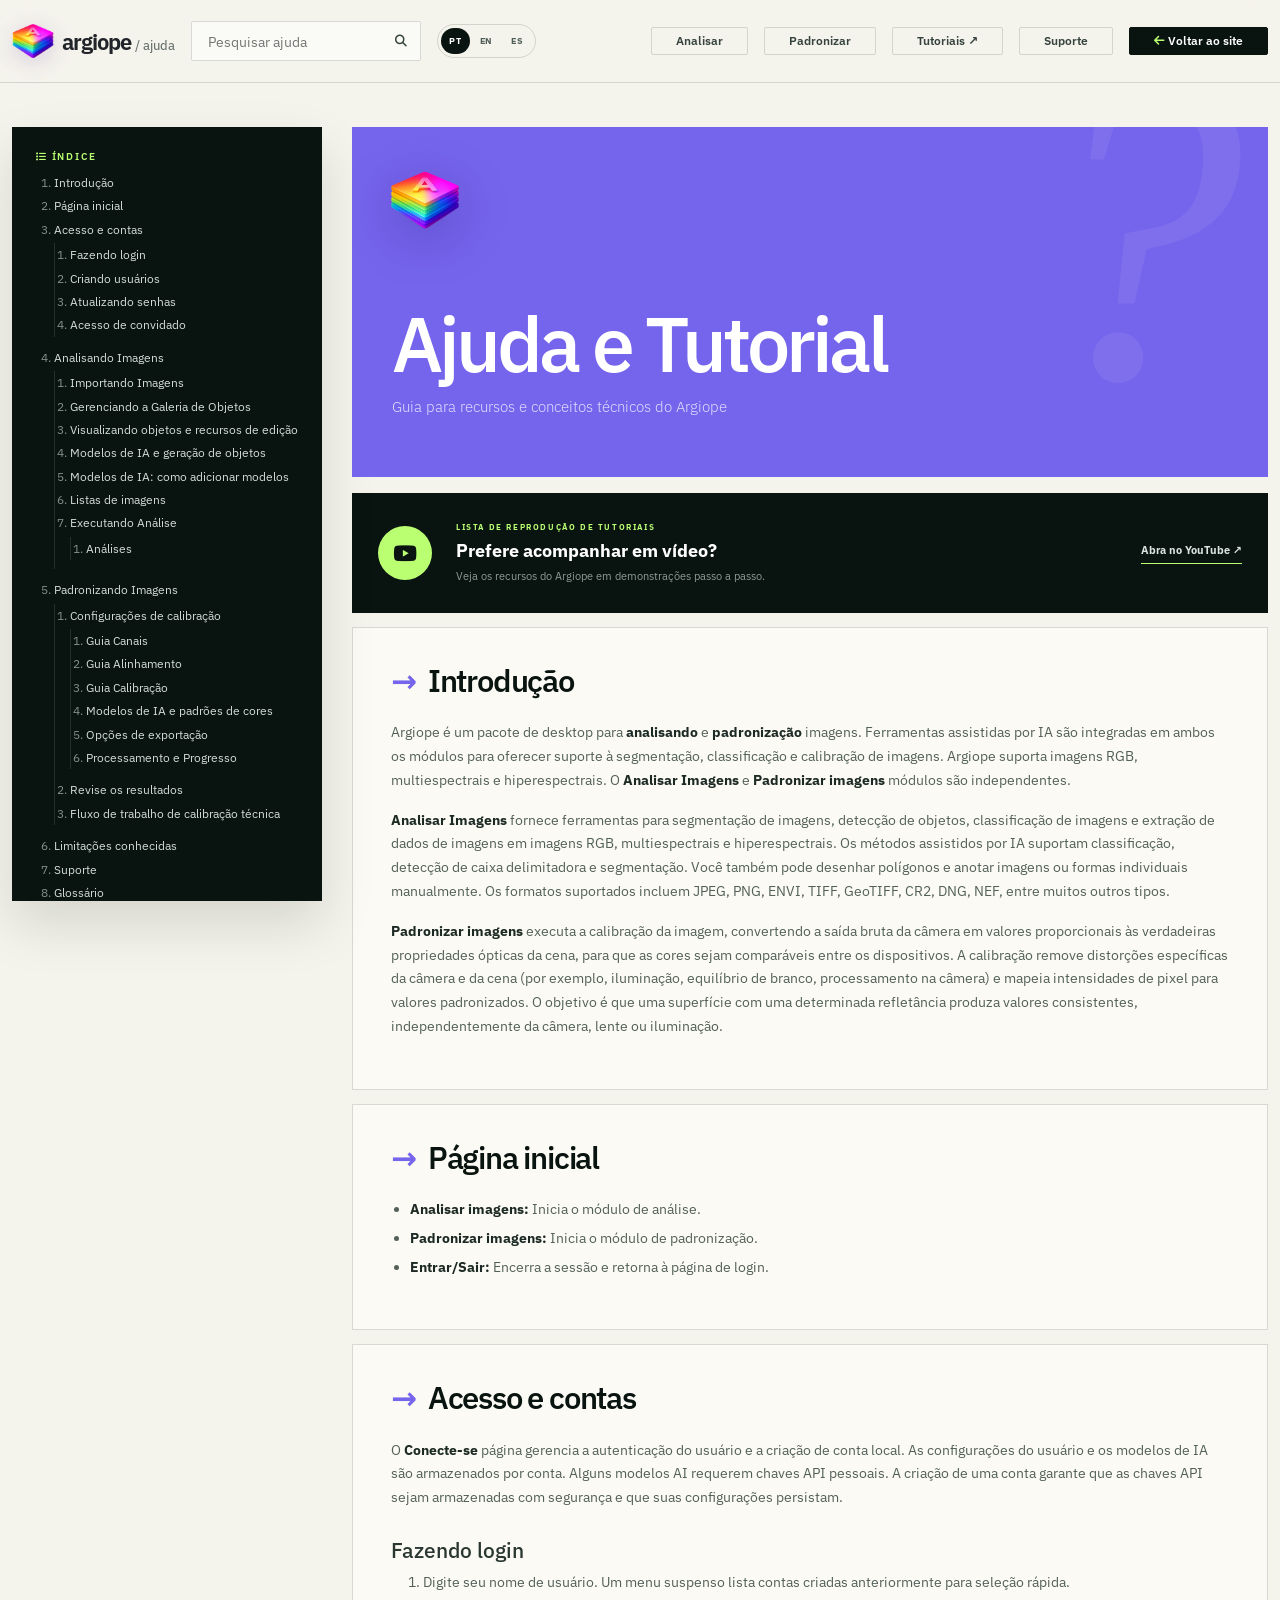
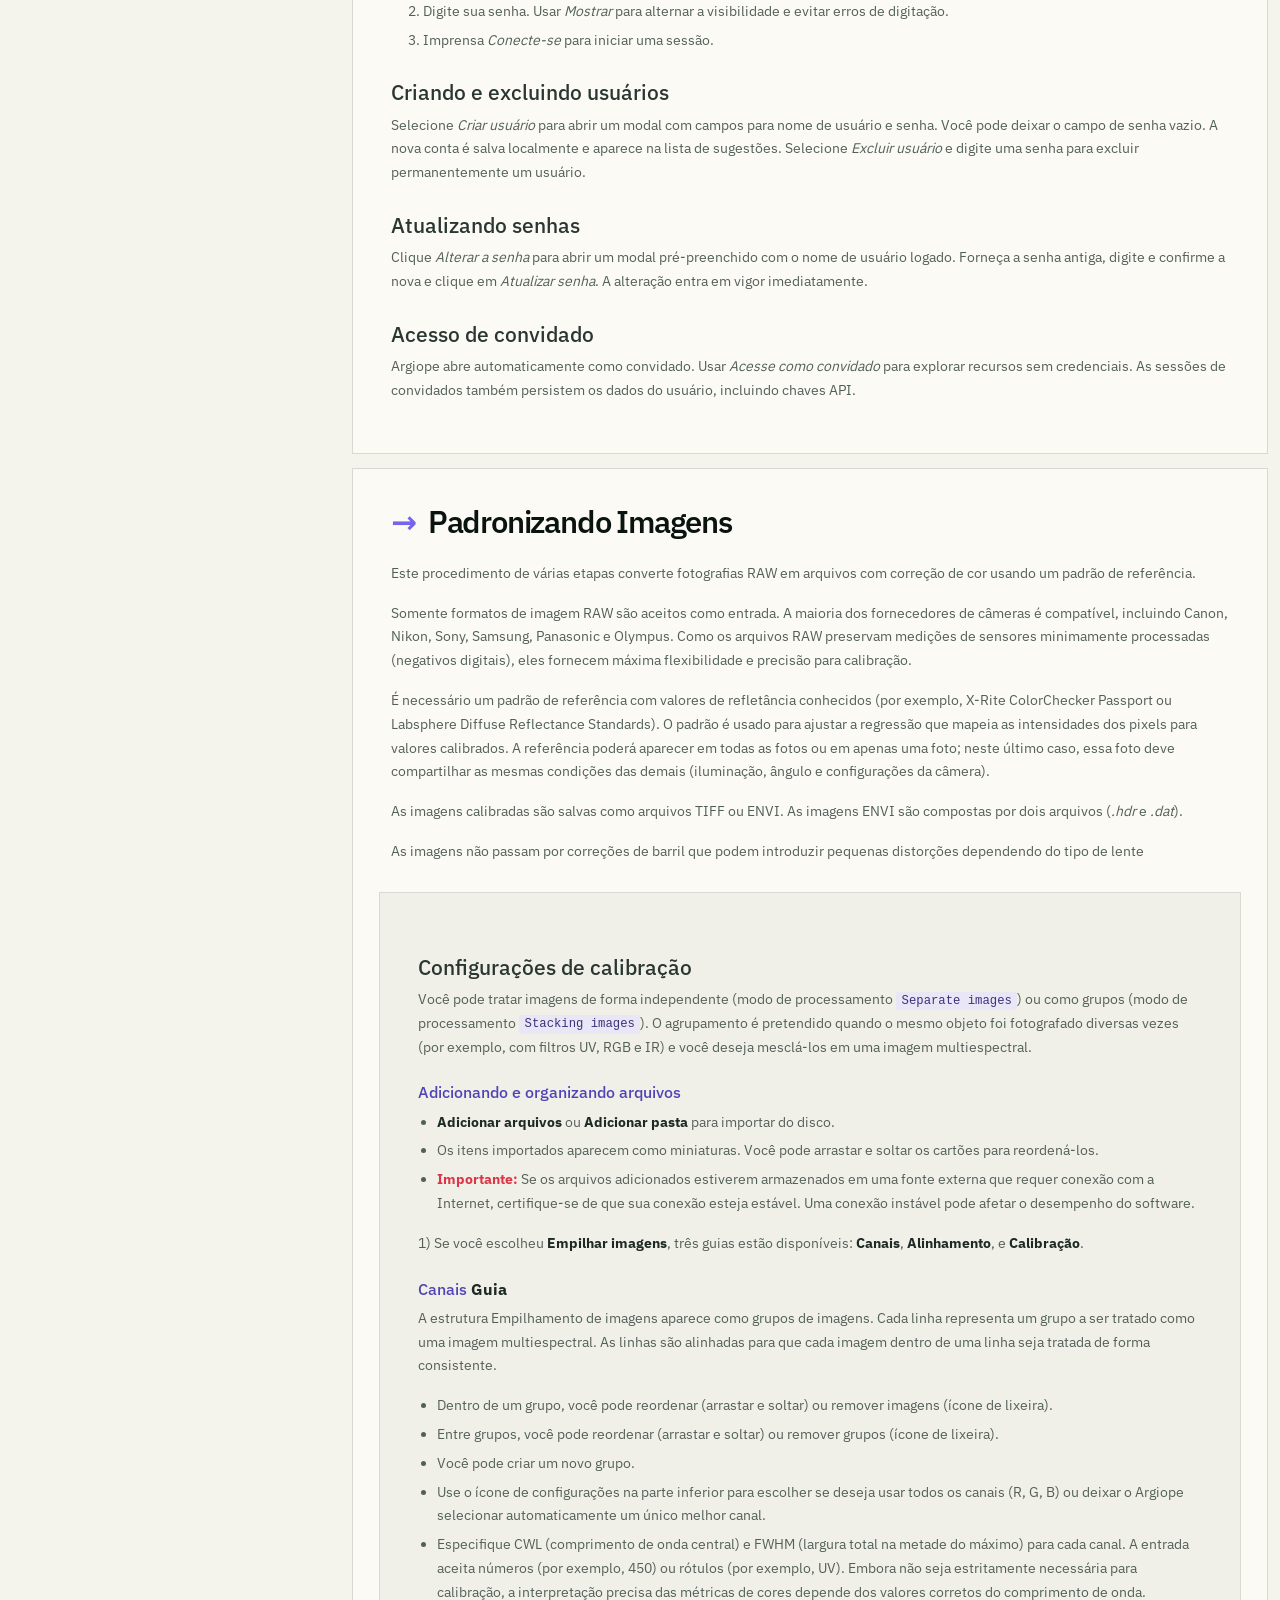
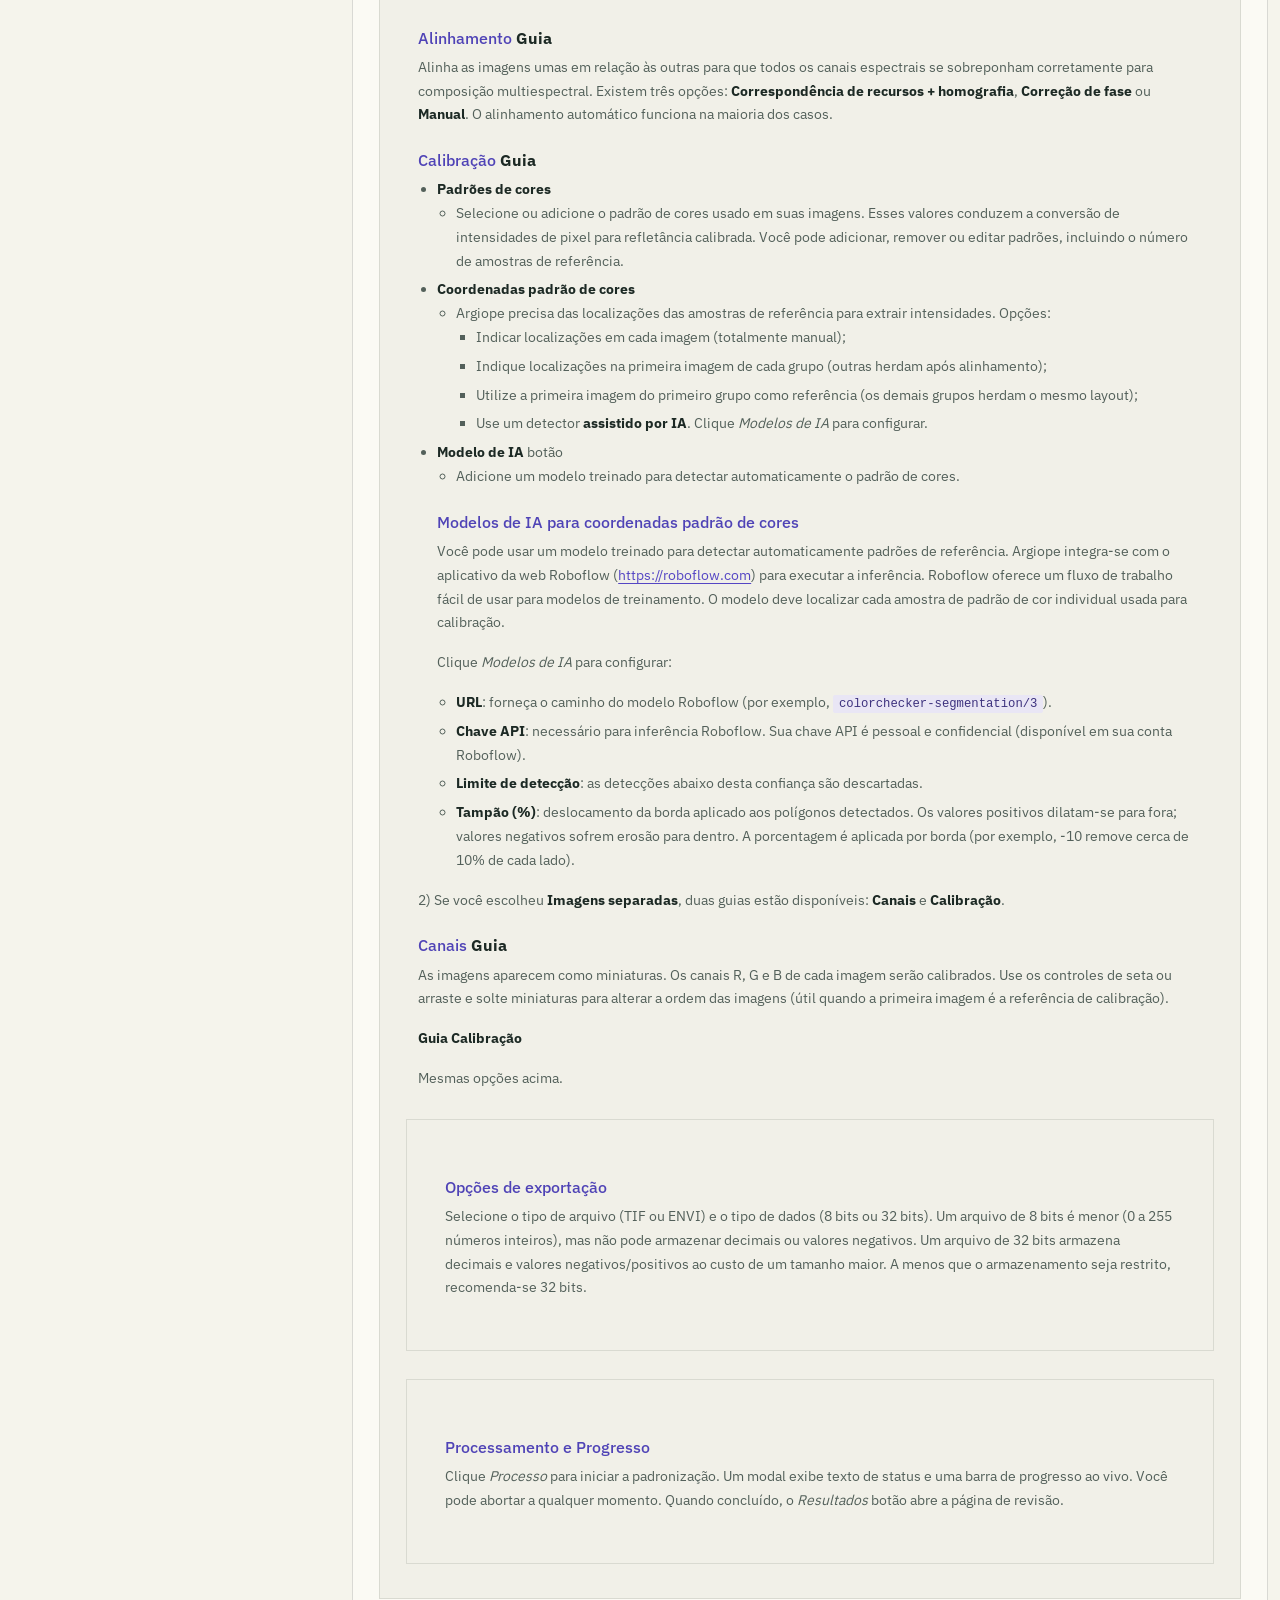
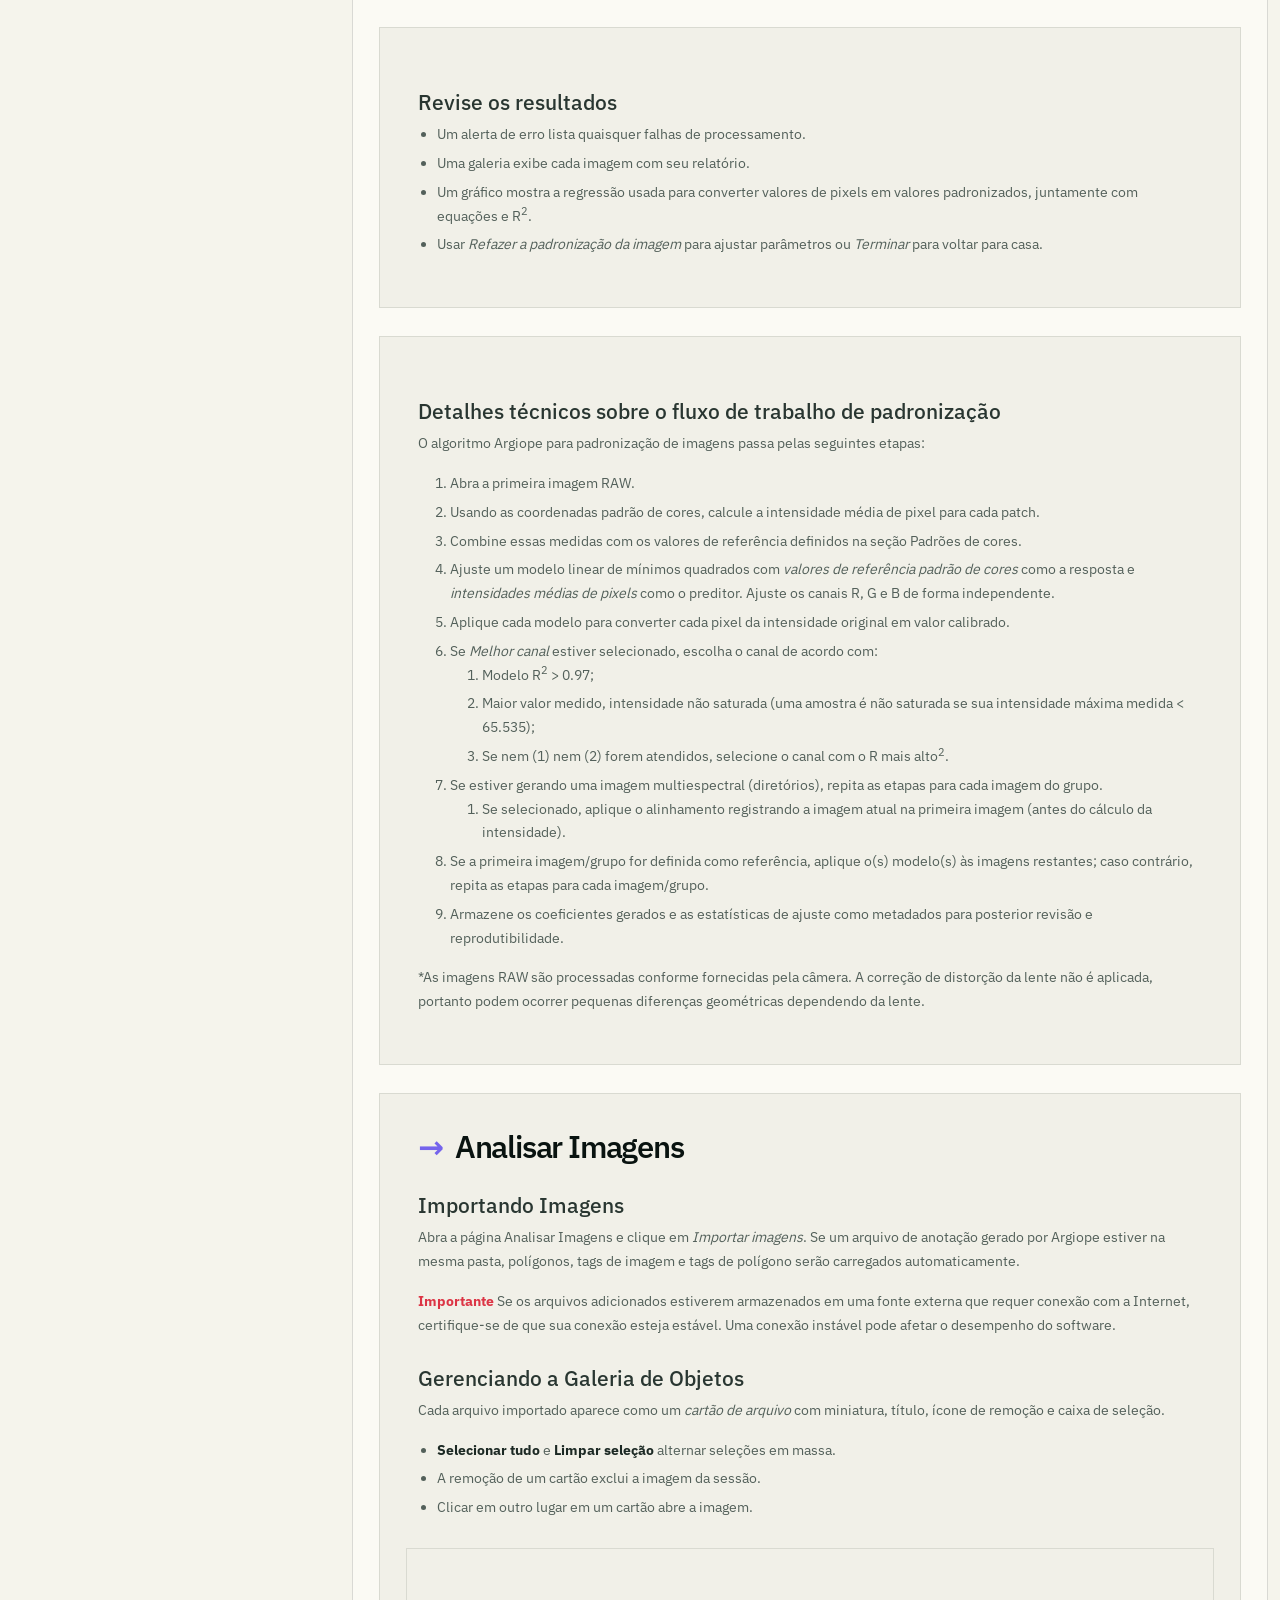
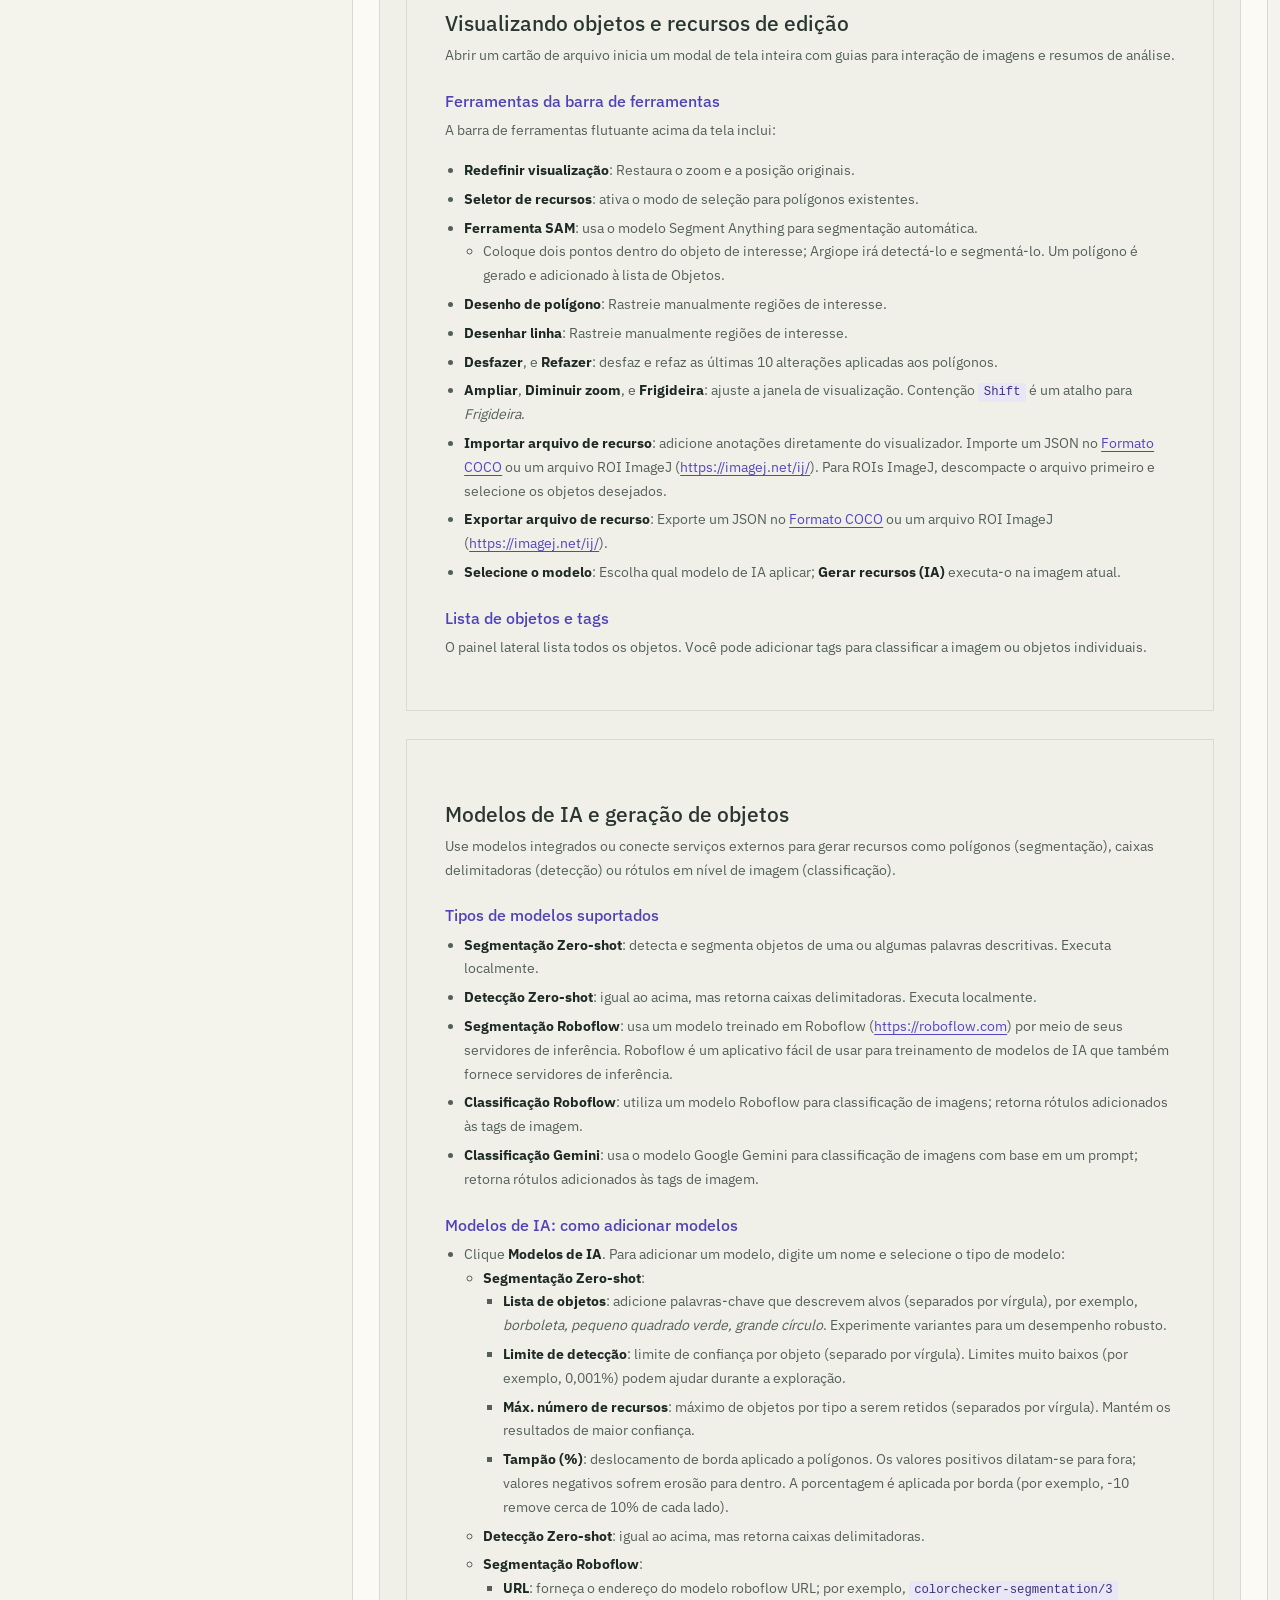
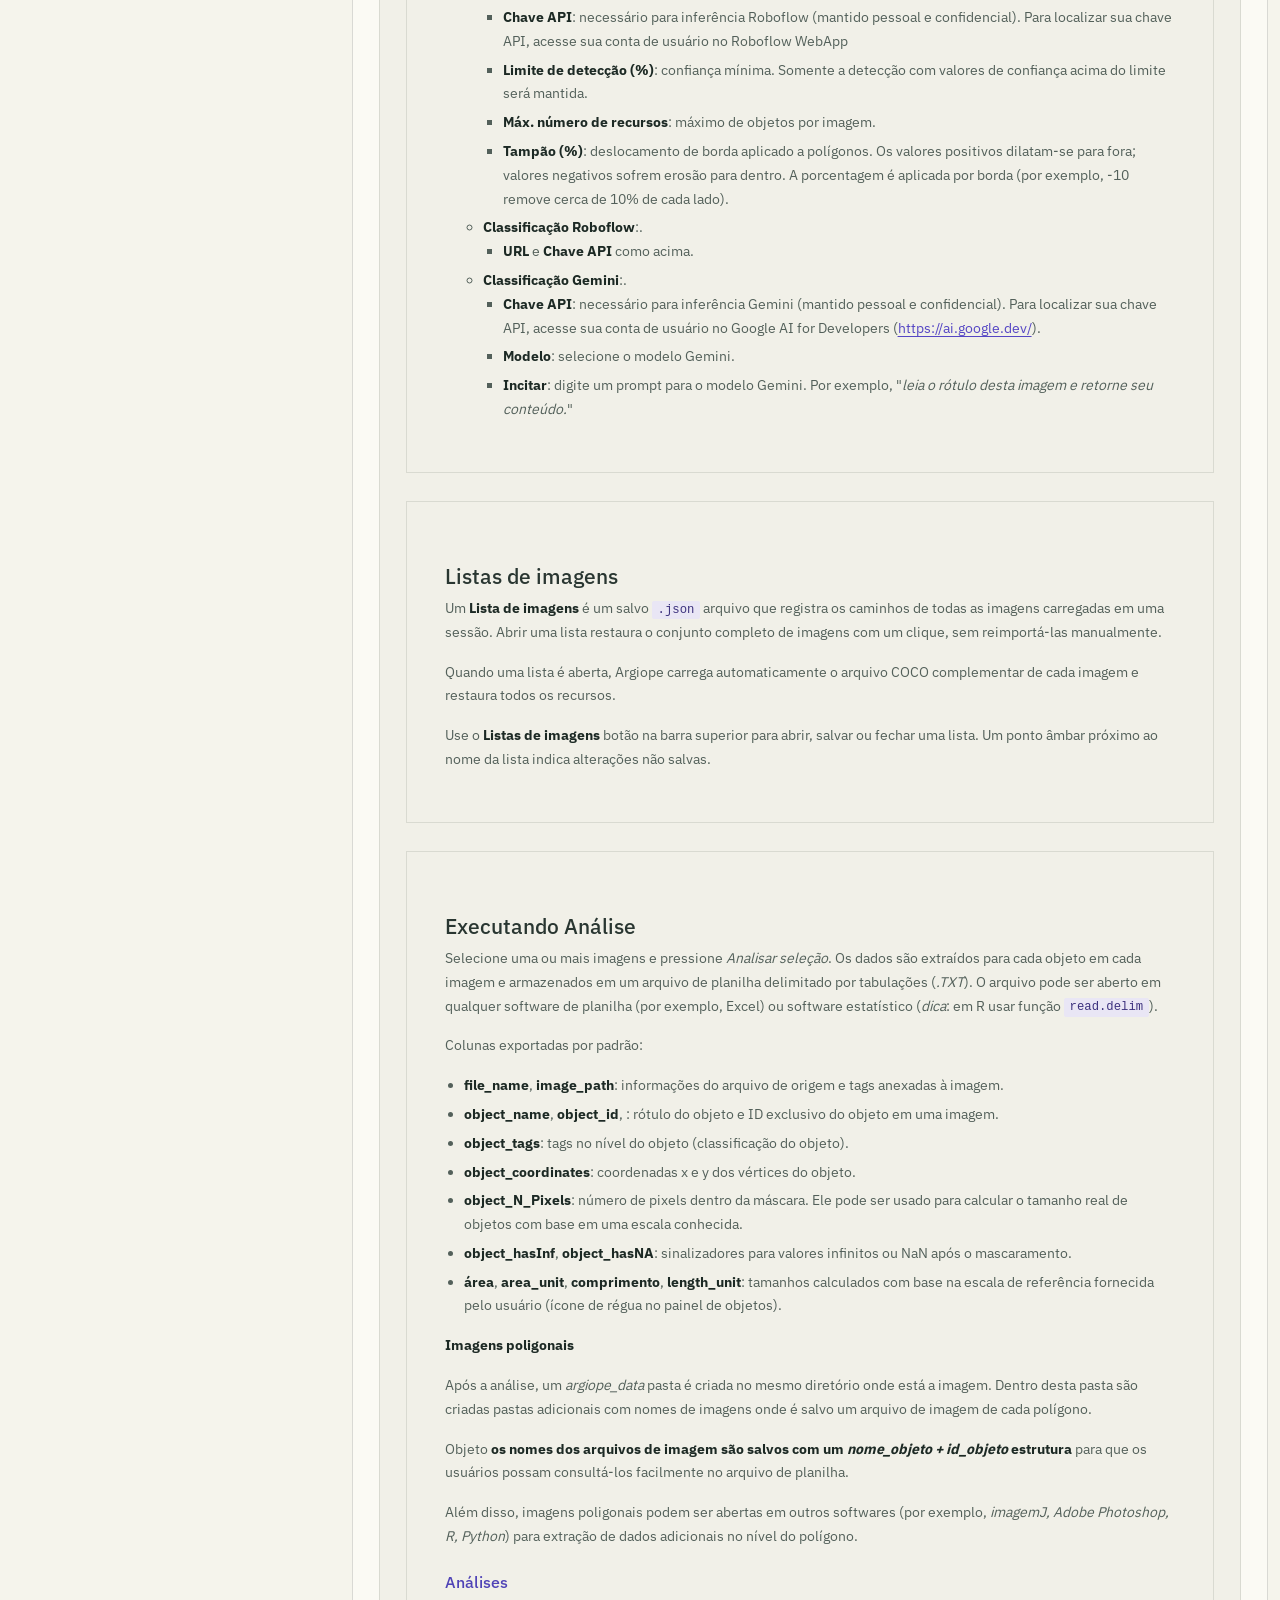
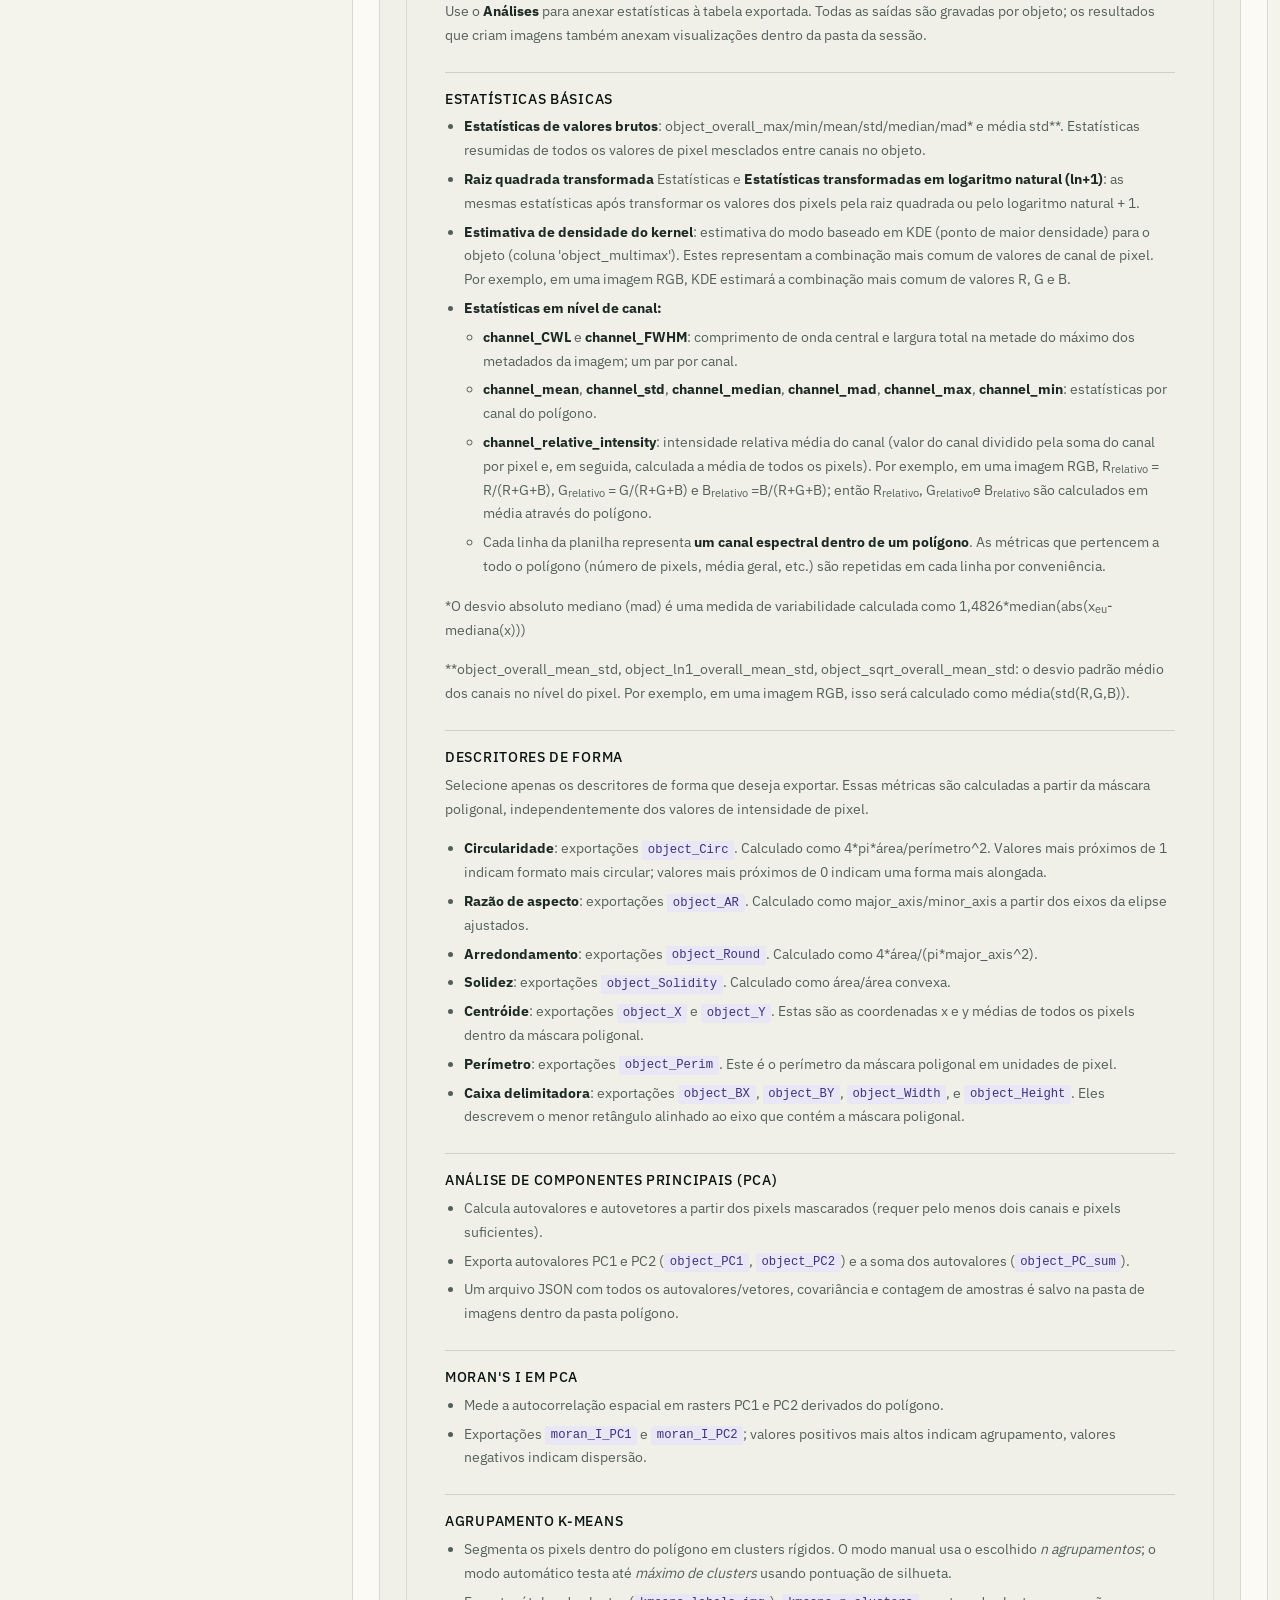
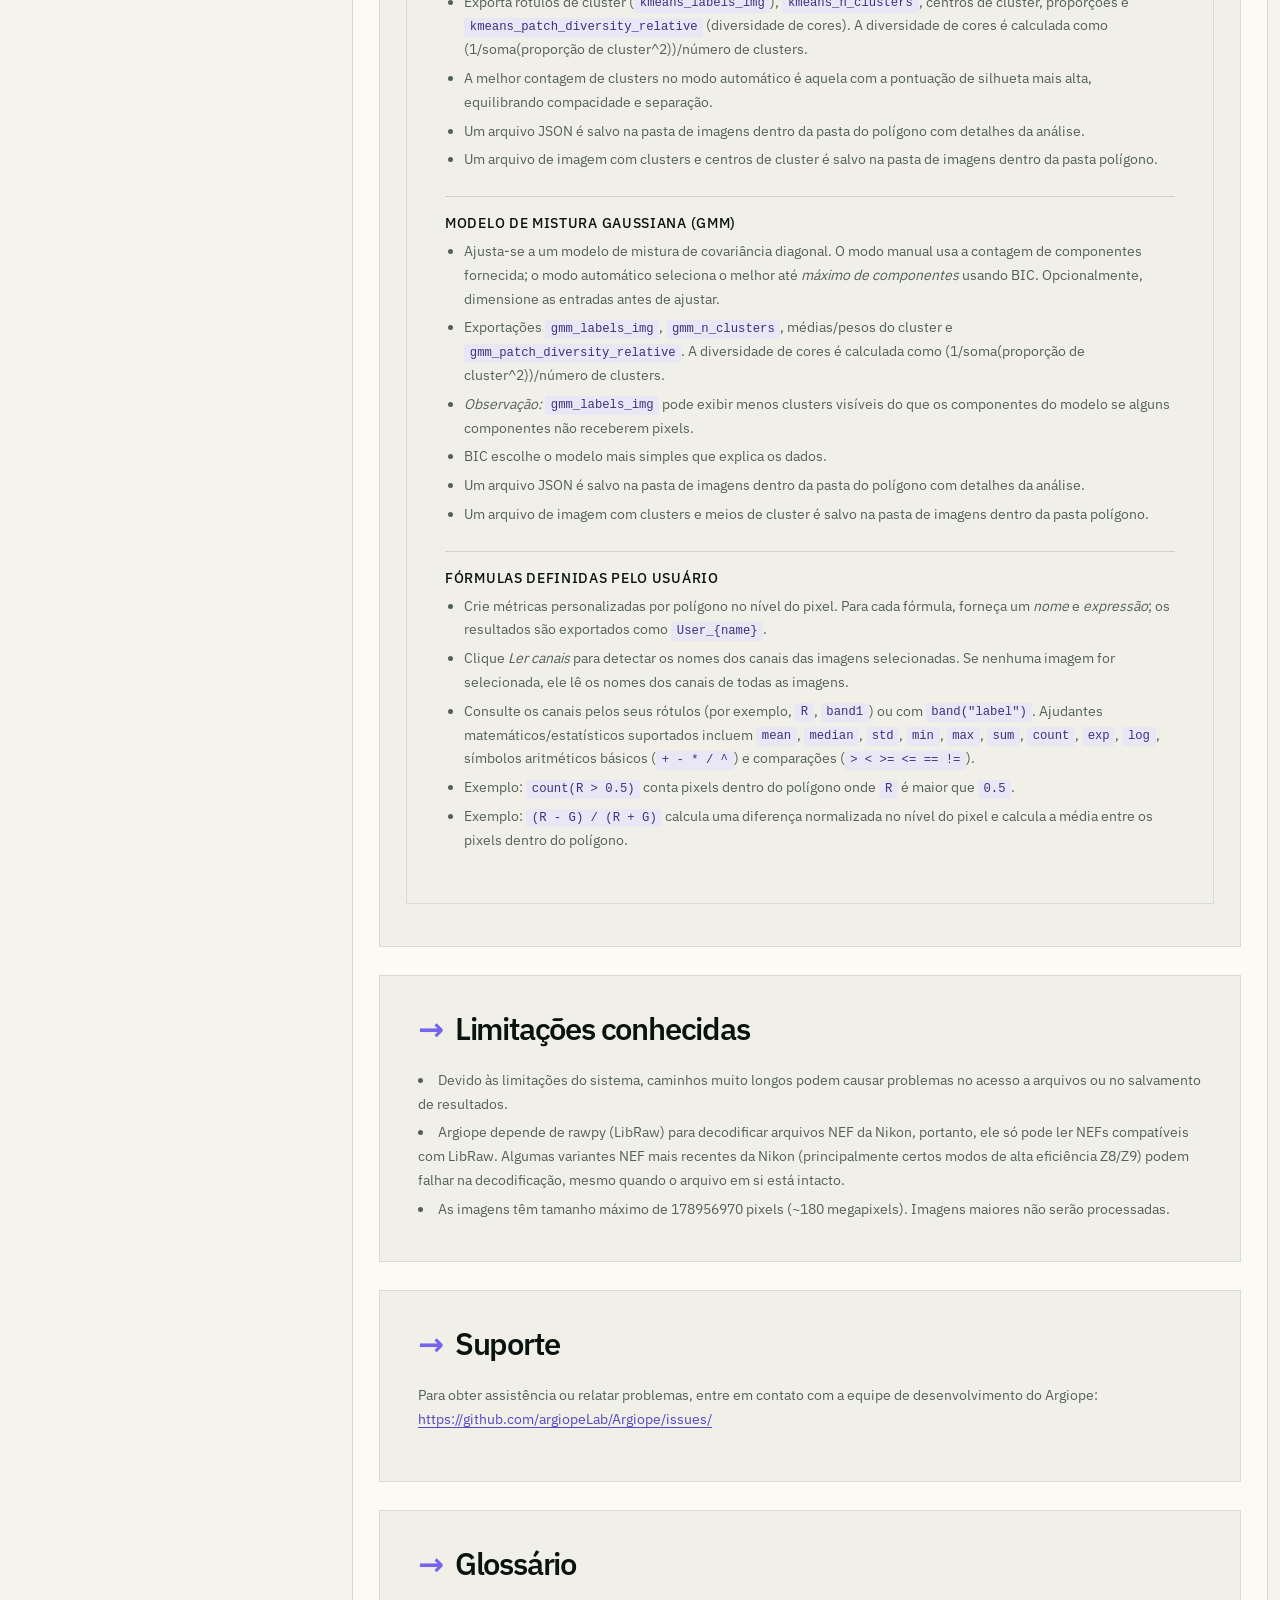
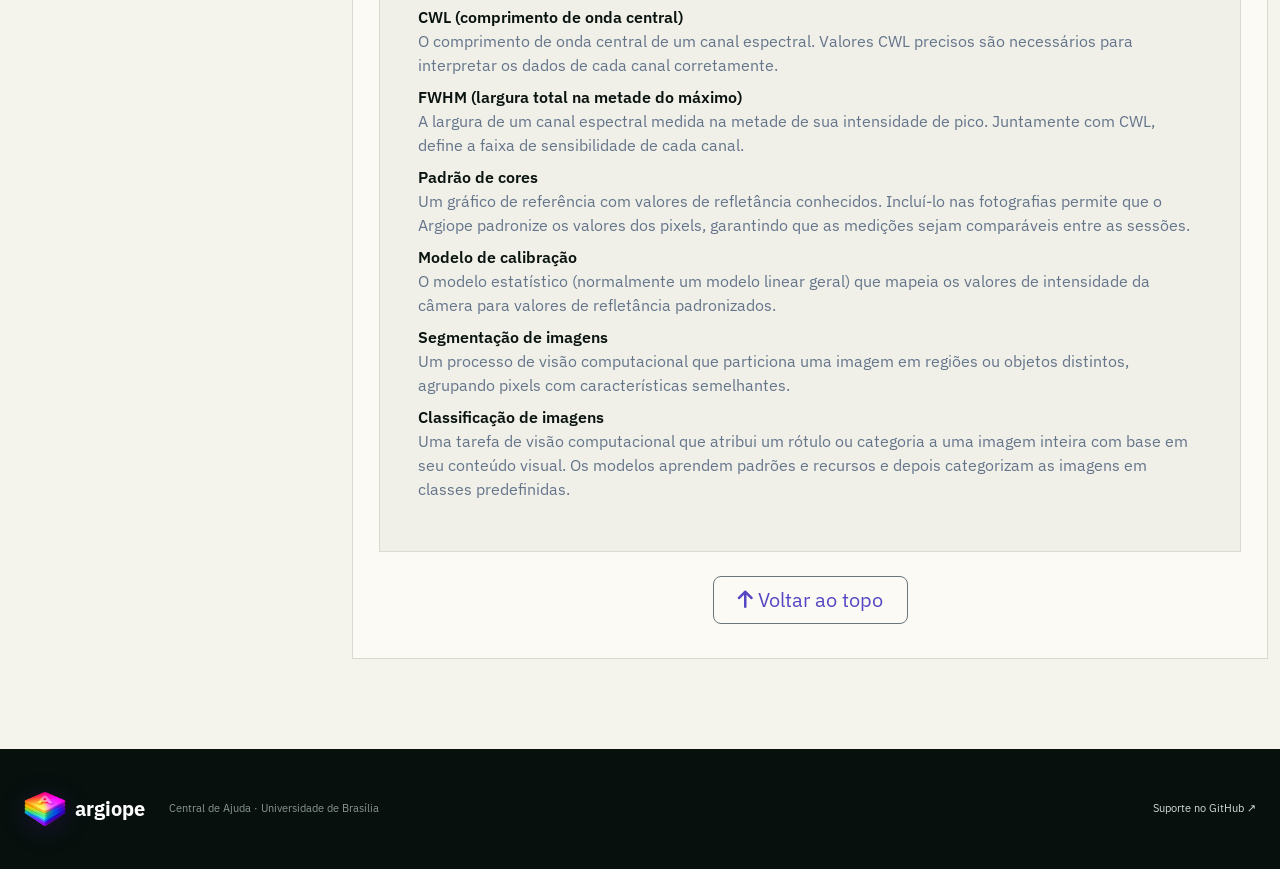
==== ajuda.html @ 2fb0d6f5 "Add files via upload" ====
<!DOCTYPE html>
<html lang="pt-BR">
<head>
<meta charset="utf-8"/>
<meta content="width=device-width, initial-scale=1" name="viewport"/>
<meta content="script-src 'unsafe-inline' 'self';" http-equiv="Content-Security-Policy"/>
<title>Argiope | Ajuda e Tutorial</title>
<link href="ajuda.html" hreflang="pt-BR" rel="alternate"/>
<link href="help-en.html" hreflang="en" rel="alternate"/>
<link href="ayuda.html" hreflang="es" rel="alternate"/>
<!-- Preloads -->
<link as="font" crossorigin="" href="assets/help/fontawesome/webfonts/fa-solid-900.woff2" rel="preload" type="font/woff2"/>
<link href="assets/help/main.css" rel="stylesheet"/>
<link href="assets/help/custom.css" rel="stylesheet"/>
<link href="assets/help/fontawesome/css/all.min.css" rel="stylesheet"/>
<noscript>
<link href="assets/help/main.css" rel="stylesheet"/>
<link href="assets/help/fontawesome/css/all.min.css" rel="stylesheet"/>
<link href="assets/help/custom.css" rel="stylesheet"/>
</noscript>
<script defer="" src="assets/help/bootstrap.bundle.min.js"></script>
<style>
    /* Typography */
    @font-face {
      font-family: "IBM Plex Sans";
      src: url("assets/IBMPlexSans.woff2") format("woff2");
      font-style: normal;
      font-weight: 100 700;
      font-stretch: 100%;
      font-display: swap;
    }

    :root {
      color-scheme: light;

      --font-sans: "IBM Plex Sans", system-ui, -apple-system, Segoe UI, Roboto, Helvetica, Arial, "Apple Color Emoji", "Segoe UI Emoji";
      --radius: 16px;
      --shadow-1: 0 1px 2px rgba(0,0,0,.06), 0 4px 12px rgba(0,0,0,.06);
      --shadow-2: 0 6px 20px rgba(0,0,0,.12);
      --bg: #ffffff;
      --bg-soft: #f7f8fa;
      --bg-elev: #ffffff;
      --text: #1e293b;
      --muted: #64748b;
      --primary: #0d6efd; /* Bootstrap primary */
      --link: #0d6efd;
      --border: #e5e7eb;
      --toc-width: 310px;
    }

    

    html { scroll-behavior: smooth; }
    * { box-sizing: border-box; }
    body { font-family: var(--font-sans); background: var(--bg); color: var(--text); }
    .topbar .navbar, .offcanvas { display: none !important; }

    /* Topbar */
    .topbar {
      position: sticky; top: 0; z-index: 1040;
      backdrop-filter: saturate(180%) blur(6px);
      background: color-mix(in oklab, var(--bg), transparent 10%);
      border-bottom: 1px solid var(--border);
    }
    .brand img { width: 36px; height: 36px; aspect-ratio: 1 / 1; object-fit: contain; }
    .help-search { display: flex; align-items: center; gap: .35rem; }
    .help-search-input {
      height: 32px;
      width: 180px;
      padding: .25rem .65rem;
      border: 1px solid var(--border);
      border-radius: 999px;
      background: var(--bg);
      font-size: .9rem;
    }
    .help-search-input:focus { outline: 2px solid color-mix(in srgb, var(--primary) 35%, transparent); }
    .help-search-btn {
      height: 32px; width: 32px; padding: 0;
      border-radius: 999px;
      display: inline-flex; align-items: center; justify-content: center;
    }
    @media (max-width: 767.98px) {
      .help-search-input { width: 120px; }
    }

    /* Layout */
    .page {
      display: grid;
      grid-template-columns: minmax(0, 1fr);
      gap: 1.5rem;
    }
    @media (min-width: 992px) {
      .page { grid-template-columns: var(--toc-width) minmax(0, 1fr); }
    }

    /* Sidebar TOC */
    aside.toc {
      position: sticky; top: 84px; align-self: start; max-height: calc(100dvh - 96px);
      overflow: auto; padding: 1rem; border: 1px solid var(--border);
      border-radius: var(--radius); background: var(--bg-elev); box-shadow: var(--shadow-1);
    }
    aside.toc h2 { font-size: 1.1rem; margin-bottom: .75rem; color: var(--muted); }
    aside.toc ol { margin: 0; padding-left: 1.1rem; }
    aside.toc a { text-decoration: none; color: var(--text); }
    aside.toc a:hover { color: var(--link); }
    aside.toc ol ol { margin-top: .25rem; }

    /* Content cards */
    .section-card {
      background: var(--bg-elev);
      border: 1px solid var(--border);
      border-radius: var(--radius);
      box-shadow: var(--shadow-1);
      padding: 1.25rem 1.25rem;
    }
    .section-card + .section-card { margin-top: 1rem; }

    header.hero {
      text-align: center; padding: 2.25rem 1rem 1.5rem; margin-bottom: 1rem;
      background: var(--bg-soft);
      border: 1px solid var(--border);
      border-radius: var(--radius);
    }
    header.hero h1 { font-size: clamp(1.75rem, 2.2vw + 1.2rem, 2.5rem); margin: .75rem 0 .25rem; }
    header.hero p { color: var(--muted); margin: 0; }

    h2, h3, h4, h5 { scroll-margin-top: 96px; }
    section[id], header[id] { scroll-margin-top: 112px; }

    /* Callouts */
    .callout { border-left: 4px solid var(--primary); background: color-mix(in srgb, var(--primary) 6%, var(--bg)); padding: 1rem; border-radius: 8px; }

    /* Lists & code */
    code, kbd { background: color-mix(in oklab, var(--text), var(--bg) 85%); color: inherit; border-radius: 6px; padding: .15rem .35rem; }
    ul { padding-left: 1.2rem; }

    /* Footer logos */
    .logos img { height: 44px; object-fit: contain; filter: saturate(0.9); }

    /* Back to top */
    #toTop { position: fixed; right: 1rem; bottom: 1rem; opacity: 0; visibility: hidden; transition: .25s ease; }
    #toTop.show { opacity: 1; visibility: visible; }

    /* Glossary */
    dl dt { font-weight: 600; }
    dl dd { margin-bottom: .5rem; color: var(--muted); }
    mark.help-search-hit { background: #fff3bf; padding: 0 .15rem; border-radius: 4px; }
    mark.help-search-hit.active { outline: 2px solid #f59f00; }
  </style>
<link href="help.css" rel="stylesheet"/>
</head>
<body data-bs-smooth-scroll="true" data-bs-spy="scroll" data-bs-target="#tocNav" tabindex="0">
<!-- Topbar -->
<nav class="topbar py-2">
<div class="container d-flex align-items-center justify-content-between">
<div class="navbar">
<button aria-controls="offcanvasExample" class="navbar-toggler" data-bs-target="#offcanvasExample" data-bs-toggle="offcanvas" type="button">
<span class="navbar-toggler-icon"></span>
</button>
</div>
<div class="d-flex align-items-center gap-3">
<a class="brand d-flex align-items-center gap-2 text-decoration-none" href="index-pt.html">
<img alt="Logotipo Argiope" height="32" src="assets/argiope-logo.png" width="32"/>
<strong class="text-body">argiope <span>/ ajuda</span></strong>
</a>
<form aria-label="Pesquisar página de ajuda" class="help-search" id="helpSearchForm" role="search">
<input aria-label="Pesquisar ajuda" autocomplete="off" class="help-search-input" id="helpSearchInput" placeholder="Pesquisar ajuda" type="search"/>
<button class="btn btn-outline-secondary btn-sm help-search-btn" id="helpSearchBtn" title="Procurar" type="submit">
<i class="fa-solid fa-magnifying-glass"></i>
</button>
</form>
<div aria-label="Selecione o idioma" class="help-language-switcher">
<a aria-current="page" href="ajuda.html" hreflang="pt-BR" lang="pt-BR">PT</a>
<a href="help-en.html" hreflang="en" lang="en">EN</a>
<a href="ayuda.html" hreflang="es" lang="es">ES</a>
</div>
</div>
<div class="d-none d-md-flex gap-3 small">
<a class="btn btn-outline-secondary btn-sm px-4" href="#analyze">Analisar</a>
<a class="btn btn-outline-secondary btn-sm px-4" href="#standardize">Padronizar</a>
<a class="btn btn-outline-secondary btn-sm px-4" href="https://www.youtube.com/playlist?list=PLUFucDpEwd5Pwd0zafdGdwaZ3mjYi294B" rel="noreferrer" target="_blank">Tutoriais ↗</a>
<a class="btn btn-outline-secondary btn-sm px-4" href="#support">Suporte</a>
<a class="btn btn-outline-primary btn-sm px-4" href="index-pt.html" role="button"><i class="fa-solid fa-arrow-left"></i> Voltar ao site</a>
</div>
</div>
</nav>
<main class="container my-4 page">
<div aria-labelledby="offcanvasExampleLabel" class="offcanvas offcanvas-start" id="offcanvasExample" tabindex="-1">
<div class="offcanvas-header">
<h5 class="offcanvas-title" id="offcanvasExampleLabel">Menu</h5>
<button aria-label="Fechar" class="btn-close text-reset" data-bs-dismiss="offcanvas" type="button"></button>
</div>
<div class="offcanvas-body d-flex flex-column">
<h5 class="mb-2" id="username"></h5>
<button class="btn btn-tertiary mb-2" id="btnLoadHomePage"><i class="fa-solid fa-home"></i>  Página inicial  </button>
<button class="btn btn-tertiary mb-2" id="btnLoadAnalysisPage"><i class="fa-solid fa-eye-dropper"></i>  Analisar  </button>
<button class="btn btn-tertiary mb-2" id="btnLoadCalibrationPage"><i class="fa-solid fa-layer-group"></i>  Padronizar  </button>
<button class="btn btn-tertiary mb-2" id="btnLogout"><i class="fa-solid fa-right-from-bracket"></i>  Sair  </button>
<button class="btn btn-tertiary mb-2" id="btnLoadHelpPage"><i class="fa-regular fa-circle-question"></i>  Ajuda  </button>
<button class="btn btn-tertiary mb-2" id="btnLoadAboutPage"><i class="fa-solid fa-circle-info"></i>  Sobre  </button>
</div>
</div>
<!-- TOC -->
<aside aria-label="Índice" class="toc" id="tocNav">
<h2 class="fw-semibold mb-2"><i aria-hidden="true" class="fa-solid fa-list"></i> Índice</h2>
<!-- Original TOC preserved -->
<ol>
<li><a href="#introduction">Introdução</a></li>
<li><a href="#home">Página inicial</a></li>
<li><a href="#access">Acesso e contas</a>
<ol>
<li><a href="#login">Fazendo login</a></li>
<li><a href="#create-user">Criando usuários</a></li>
<li><a href="#update-password">Atualizando senhas</a></li>
<li><a href="#guest">Acesso de convidado</a></li>
</ol>
</li>
<li><a href="#analyze">Analisando Imagens</a>
<ol>
<li><a href="#analysis-import">Importando Imagens</a></li>
<li><a href="#analysis-gallery">Gerenciando a Galeria de Objetos</a></li>
<li><a href="#analysis-viewer">Visualizando objetos e recursos de edição</a></li>
<li><a href="#analysis-ai">Modelos de IA e geração de objetos</a></li>
<li><a href="#analysis-ai-how">Modelos de IA: como adicionar modelos</a></li>
<li><a href="#image-lists">Listas de imagens</a></li>
<li><a href="#analysis-run">Executando Análise</a>
<ol>
<li><a href="#analysis-additional">Análises</a></li>
</ol>
</li>
</ol>
</li>
<li><a href="#standardize">Padronizando Imagens</a>
<ol>
<li><a href="#calibration">Configurações de calibração</a>
<ol>
<li><a href="#cal-channels">Guia Canais</a></li>
<li><a href="#cal-alignment">Guia Alinhamento</a></li>
<li><a href="#cal-calibration">Guia Calibração</a></li>
<li><a href="#cal-ai">Modelos de IA e padrões de cores</a></li>
<li><a href="#cal-export">Opções de exportação</a></li>
<li><a href="#cal-progress">Processamento e Progresso</a></li>
</ol>
</li>
<li><a href="#review">Revise os resultados</a></li>
<li><a href="#cal-workflow">Fluxo de trabalho de calibração técnica</a></li>
</ol>
</li>
<li><a href="#limitations">Limitações conhecidas</a></li>
<li><a href="#support">Suporte</a></li>
<li><a href="#terminology">Glossário</a></li>
</ol>
</aside>
<div id="helpContent">
<!-- Hero -->
<header class="hero section-card" id="top">
<img alt="Logotipo Argiope" height="120" src="assets/argiope-logo.png" width="120"/>
<h1>Ajuda e Tutorial</h1>
<p class="lead">Guia para recursos e conceitos técnicos do Argiope</p>
</header>
<a class="help-tutorial-banner" href="https://www.youtube.com/playlist?list=PLUFucDpEwd5Pwd0zafdGdwaZ3mjYi294B" rel="noreferrer" target="_blank"><span><i class="fa-brands fa-youtube"></i></span><div><small>LISTA DE REPRODUÇÃO DE TUTORIAIS</small><strong>Prefere acompanhar em vídeo?</strong><p>Veja os recursos do Argiope em demonstrações passo a passo.</p></div><b>Abra no YouTube ↗</b></a>
<!-- Sections -->
<section class="section-card" id="introduction">
<h3>Introdução</h3>
<p>Argiope é um pacote de desktop para <strong>analisando</strong> e <strong>padronização</strong> imagens. Ferramentas assistidas por IA são integradas em ambos os módulos para oferecer suporte à segmentação, classificação e calibração de imagens. Argiope suporta imagens RGB, multiespectrais e hiperespectrais. O <strong>Analisar Imagens</strong> e <strong>Padronizar imagens</strong> módulos são independentes.</p>
<p><strong>Analisar Imagens</strong> fornece ferramentas para segmentação de imagens, detecção de objetos, classificação de imagens e extração de dados de imagens em imagens RGB, multiespectrais e hiperespectrais. Os métodos assistidos por IA suportam classificação, detecção de caixa delimitadora e segmentação. Você também pode desenhar polígonos e anotar imagens ou formas individuais manualmente. Os formatos suportados incluem JPEG, PNG, ENVI, TIFF, GeoTIFF, CR2, DNG, NEF, entre muitos outros tipos.</p>
<p><strong>Padronizar imagens</strong> executa a calibração da imagem, convertendo a saída bruta da câmera em valores proporcionais às verdadeiras propriedades ópticas da cena, para que as cores sejam comparáveis ​​entre os dispositivos. A calibração remove distorções específicas da câmera e da cena (por exemplo, iluminação, equilíbrio de branco, processamento na câmera) e mapeia intensidades de pixel para valores padronizados. O objetivo é que uma superfície com uma determinada refletância produza valores consistentes, independentemente da câmera, lente ou iluminação.</p>
</section>
<section class="section-card" id="home">
<h3>Página inicial</h3>
<ul>
<li><strong>Analisar imagens:</strong> Inicia o módulo de análise.</li>
<li><strong>Padronizar imagens:</strong> Inicia o módulo de padronização.</li>
<li><strong>Entrar/Sair:</strong> Encerra a sessão e retorna à página de login.</li>
</ul>
</section>
<section class="section-card" id="access">
<h3>Acesso e contas</h3>
<p>O <strong>Conecte-se</strong> página gerencia a autenticação do usuário e a criação de conta local. As configurações do usuário e os modelos de IA são armazenados por conta. Alguns modelos AI requerem chaves API pessoais. A criação de uma conta garante que as chaves API sejam armazenadas com segurança e que suas configurações persistam.</p>
<section class="mt-3" id="login">
<h4>Fazendo login</h4>
<ol>
<li>Digite seu nome de usuário. Um menu suspenso lista contas criadas anteriormente para seleção rápida.</li>
<li>Digite sua senha. Usar <em>Mostrar</em> para alternar a visibilidade e evitar erros de digitação.</li>
<li>Imprensa <em>Conecte-se</em> para iniciar uma sessão.</li>
</ol>
</section>
<section class="mt-3" id="create-user">
<h4>Criando e excluindo usuários</h4>
<p>Selecione <em>Criar usuário</em> para abrir um modal com campos para nome de usuário e senha. Você pode deixar o campo de senha vazio. A nova conta é salva localmente e aparece na lista de sugestões. Selecione <em>Excluir usuário</em> e digite uma senha para excluir permanentemente um usuário.</p>
</section>
<section class="mt-3" id="update-password">
<h4>Atualizando senhas</h4>
<p>Clique <em>Alterar a senha</em> para abrir um modal pré-preenchido com o nome de usuário logado. Forneça a senha antiga, digite e confirme a nova e clique em <em>Atualizar senha</em>. A alteração entra em vigor imediatamente.</p>
</section>
<section class="mt-3" id="guest">
<h4>Acesso de convidado</h4>
<p>Argiope abre automaticamente como convidado. Usar <em>Acesse como convidado</em> para explorar recursos sem credenciais. As sessões de convidados também persistem os dados do usuário, incluindo chaves API.</p>
</section>
</section>
<section class="section-card" id="standardize">
<h3>Padronizando Imagens</h3>
<p>Este procedimento de várias etapas converte fotografias RAW em arquivos com correção de cor usando um padrão de referência.</p>
<p>Somente formatos de imagem RAW são aceitos como entrada. A maioria dos fornecedores de câmeras é compatível, incluindo Canon, Nikon, Sony, Samsung, Panasonic e Olympus. Como os arquivos RAW preservam medições de sensores minimamente processadas (negativos digitais), eles fornecem máxima flexibilidade e precisão para calibração.</p>
<p>É necessário um padrão de referência com valores de refletância conhecidos (por exemplo, X-Rite ColorChecker Passport ou Labsphere Diffuse Reflectance Standards). O padrão é usado para ajustar a regressão que mapeia as intensidades dos pixels para valores calibrados. A referência poderá aparecer em todas as fotos ou em apenas uma foto; neste último caso, essa foto deve compartilhar as mesmas condições das demais (iluminação, ângulo e configurações da câmera).</p>
<p>As imagens calibradas são salvas como arquivos TIFF ou ENVI. As imagens ENVI são compostas por dois arquivos (<em>.hdr</em> e <em>.dat</em>).</p>
<p>As imagens não passam por correções de barril que podem introduzir pequenas distorções dependendo do tipo de lente</p>
<section class="section-card" id="calibration">
<h4>Configurações de calibração</h4>
<p>Você pode tratar imagens de forma independente (modo de processamento <code>Separate images</code>) ou como grupos (modo de processamento <code>Stacking images</code>). O agrupamento é pretendido quando o mesmo objeto foi fotografado diversas vezes (por exemplo, com filtros UV, RGB e IR) e você deseja mesclá-los em uma imagem multiespectral.</p>
<section class="mt-2" id="fm-add">
<h5>Adicionando e organizando arquivos</h5>
<ul>
<li><strong>Adicionar arquivos</strong> ou <strong>Adicionar pasta</strong> para importar do disco.
              </li><li>Os itens importados aparecem como miniaturas. Você pode arrastar e soltar os cartões para reordená-los.</li>
<li>
<strong class="text-danger">Importante:</strong>
                Se os arquivos adicionados estiverem armazenados em uma fonte externa que requer conexão com a Internet, certifique-se de que sua conexão esteja estável. Uma conexão instável pode afetar o desempenho do software.
              </li>
</ul>
</section>
<section class="mt-2" id="cal-channels">
<p>1) Se você escolheu <strong>Empilhar imagens</strong>, três guias estão disponíveis: <strong>Canais</strong>, <strong>Alinhamento</strong>, e <strong>Calibração</strong>.</p>
<h5>Canais <strong>Guia</strong></h5>
<p>A estrutura Empilhamento de imagens aparece como grupos de imagens. Cada linha representa um grupo a ser tratado como uma imagem multiespectral. As linhas são alinhadas para que cada imagem dentro de uma linha seja tratada de forma consistente.</p>
<ul>
<li>Dentro de um grupo, você pode reordenar (arrastar e soltar) ou remover imagens (ícone de lixeira).</li>
<li>Entre grupos, você pode reordenar (arrastar e soltar) ou remover grupos (ícone de lixeira).</li>
<li>Você pode criar um novo grupo.</li>
<li>Use o ícone de configurações na parte inferior para escolher se deseja usar todos os canais (R, G, B) ou deixar o Argiope selecionar automaticamente um único melhor canal.</li>
<li>Especifique CWL (comprimento de onda central) e FWHM (largura total na metade do máximo) para cada canal. A entrada aceita números (por exemplo, 450) ou rótulos (por exemplo, UV). Embora não seja estritamente necessária para calibração, a interpretação precisa das métricas de cores depende dos valores corretos do comprimento de onda.</li>
</ul>
</section>
<section class="mt-2" id="cal-alignment">
<h5>Alinhamento <strong>Guia</strong></h5>
<p>Alinha as imagens umas em relação às outras para que todos os canais espectrais se sobreponham corretamente para composição multiespectral. Existem três opções: 
              <strong>Correspondência de recursos + homografia</strong>, <strong>Correção de fase</strong> ou <strong>Manual</strong>. O alinhamento automático funciona na maioria dos casos.
            </p>
<section class="mt-2" id="cal-calibration">
<h5>Calibração <strong>Guia</strong></h5>
<ul>
<li><strong>Padrões de cores</strong>
<ul>
<li>Selecione ou adicione o padrão de cores usado em suas imagens. Esses valores conduzem a conversão de intensidades de pixel para refletância calibrada. Você pode adicionar, remover ou editar padrões, incluindo o número de amostras de referência.</li>
</ul>
</li>
<li><strong>Coordenadas padrão de cores</strong>
<ul>
<li>Argiope precisa das localizações das amostras de referência para extrair intensidades. Opções:
                    <ul>
<li>Indicar localizações em cada imagem (totalmente manual);</li>
<li>Indique localizações na primeira imagem de cada grupo (outras herdam após alinhamento);</li>
<li>Utilize a primeira imagem do primeiro grupo como referência (os demais grupos herdam o mesmo layout);</li>
<li>Use um detector <strong>assistido por IA</strong>. Clique <em>Modelos de IA</em> para configurar.</li>
</ul>
</li>
</ul>
</li>
<li><strong>Modelo de IA</strong> botão
                <ul>
<li>Adicione um modelo treinado para detectar automaticamente o padrão de cores.</li>
</ul>
</li>
<section class="mt-2" id="cal-ai">
<h5>Modelos de IA para coordenadas padrão de cores</h5>
<p>Você pode usar um modelo treinado para detectar automaticamente padrões de referência. Argiope integra-se com o aplicativo da web Roboflow (<a href="https://roboflow.com">https://roboflow.com</a>) para executar a inferência.
            Roboflow oferece um fluxo de trabalho fácil de usar para modelos de treinamento. O modelo deve localizar cada amostra de padrão de cor individual usada para calibração.</p>
<p>Clique <em>Modelos de IA</em> para configurar:</p>
<ul>
<li><strong>URL</strong>: forneça o caminho do modelo Roboflow (por exemplo, <code>colorchecker-segmentation/3</code>).</li>
<li><strong>Chave API</strong>: necessário para inferência Roboflow. Sua chave API é pessoal e confidencial (disponível em sua conta Roboflow).</li>
<li><strong>Limite de detecção</strong>: as detecções abaixo desta confiança são descartadas.</li>
<li><strong>Tampão (%)</strong>: deslocamento da borda aplicado aos polígonos detectados. Os valores positivos dilatam-se para fora; valores negativos sofrem erosão para dentro. A porcentagem é aplicada por borda (por exemplo, -10 remove cerca de 10% de cada lado).</li>
</ul>
</section>
</ul>
<p>2) Se você escolheu <strong>Imagens separadas</strong>, duas guias estão disponíveis: <strong>Canais</strong> e <strong>Calibração</strong>.</p>
<h5>Canais <strong>Guia</strong></h5>
<p>As imagens aparecem como miniaturas. Os canais R, G e B de cada imagem serão calibrados. Use os controles de seta ou arraste e solte miniaturas para alterar a ordem das imagens (útil quando a primeira imagem é a referência de calibração).</p>
<p><strong>Guia Calibração</strong></p>
<p>Mesmas opções acima.</p>
</section>
<section class="section-card" id="cal-export">
<h5>Opções de exportação</h5>
<p>Selecione o tipo de arquivo (TIF ou ENVI) e o tipo de dados (8 bits ou 32 bits). Um arquivo de 8 bits é menor (0 a 255 números inteiros), mas não pode armazenar decimais ou valores negativos. Um arquivo de 32 bits armazena decimais e valores negativos/positivos ao custo de um tamanho maior. A menos que o armazenamento seja restrito, recomenda-se 32 bits.</p>
</section>
<section class="section-card" id="cal-progress">
<h5>Processamento e Progresso</h5>
<p>Clique <em>Processo</em> para iniciar a padronização. Um modal exibe texto de status e uma barra de progresso ao vivo. Você pode abortar a qualquer momento. Quando concluído, o <em>Resultados</em> botão abre a página de revisão.</p>
</section>
</section>
</section>
<section class="section-card" id="review">
<h4>Revise os resultados</h4>
<ul>
<li>Um alerta de erro lista quaisquer falhas de processamento.</li>
<li>Uma galeria exibe cada imagem com seu relatório.</li>
<li>Um gráfico mostra a regressão usada para converter valores de pixels em valores padronizados, juntamente com equações e R<sup>2</sup>.</li>
<li>Usar <em>Refazer a padronização da imagem</em> para ajustar parâmetros ou <em>Terminar</em> para voltar para casa.</li>
</ul>
</section>
<section class="section-card" id="cal-workflow">
<h4>Detalhes técnicos sobre o fluxo de trabalho de padronização</h4>
<p>O algoritmo Argiope para padronização de imagens passa pelas seguintes etapas:</p>
<ol>
<li>Abra a primeira imagem RAW.</li>
<li>Usando as coordenadas padrão de cores, calcule a intensidade média de pixel para cada patch.</li>
<li>Combine essas medidas com os valores de referência definidos na seção Padrões de cores.</li>
<li>Ajuste um modelo linear de mínimos quadrados com <i>valores de referência padrão de cores</i> como a resposta e <i>intensidades médias de pixels</i> como o preditor. Ajuste os canais R, G e B de forma independente.</li>
<li>Aplique cada modelo para converter cada pixel da intensidade original em valor calibrado.</li>
<li>Se <i>Melhor canal</i> estiver selecionado, escolha o canal de acordo com:
            <ol>
<li>Modelo R<sup>2</sup> &gt; 0.97;</li>
<li>Maior valor medido, intensidade não saturada (uma amostra é não saturada se sua intensidade máxima medida &lt; 65.535);</li>
<li>Se nem (1) nem (2) forem atendidos, selecione o canal com o R mais alto<sup>2</sup>.</li>
</ol>
</li>
<li>Se estiver gerando uma imagem multiespectral (diretórios), repita as etapas para cada imagem do grupo.
            <ol>
<li>Se selecionado, aplique o alinhamento registrando a imagem atual na primeira imagem (antes do cálculo da intensidade).</li>
</ol>
</li>
<li>Se a primeira imagem/grupo for definida como referência, aplique o(s) modelo(s) às imagens restantes; caso contrário, repita as etapas para cada imagem/grupo.</li>
<li>Armazene os coeficientes gerados e as estatísticas de ajuste como metadados para posterior revisão e reprodutibilidade.</li>
</ol>
<p>*As imagens RAW são processadas conforme fornecidas pela câmera. A correção de distorção da lente não é aplicada, portanto podem ocorrer pequenas diferenças geométricas dependendo da lente.</p>
</section>
<section class="section-card" id="analyze">
<h3>Analisar Imagens</h3>
<section class="mt-2" id="analysis-import">
<h4>Importando Imagens</h4>
<p>Abra a página Analisar Imagens e clique em <em>Importar imagens</em>. Se um arquivo de anotação gerado por Argiope estiver na mesma pasta, polígonos, tags de imagem e tags de polígono serão carregados automaticamente.</p>
<p>
<strong class="text-danger">Importante</strong>
            Se os arquivos adicionados estiverem armazenados em uma fonte externa que requer conexão com a Internet, certifique-se de que sua conexão esteja estável. Uma conexão instável pode afetar o desempenho do software.
          </p>
</section>
<section class="mt-2" id="analysis-gallery">
<h4>Gerenciando a Galeria de Objetos</h4>
<p>Cada arquivo importado aparece como um <em>cartão de arquivo</em> com miniatura, título, ícone de remoção e caixa de seleção.</p>
<ul>
<li><strong>Selecionar tudo</strong> e <strong>Limpar seleção</strong> alternar seleções em massa.</li>
<li>A remoção de um cartão exclui a imagem da sessão.</li>
<li>Clicar em outro lugar em um cartão abre a imagem.</li>
</ul>
</section>
<section class="section-card" id="analysis-viewer">
<h4>Visualizando objetos e recursos de edição</h4>
<p>Abrir um cartão de arquivo inicia um modal de tela inteira com guias para interação de imagens e resumos de análise.</p>
<section class="mt-2" id="analysis-tools">
<h5>Ferramentas da barra de ferramentas</h5>
<p>A barra de ferramentas flutuante acima da tela inclui:</p>
<ul>
<li><strong>Redefinir visualização</strong>: Restaura o zoom e a posição originais.</li>
<li><strong>Seletor de recursos</strong>: ativa o modo de seleção para polígonos existentes.</li>
<li><strong>Ferramenta SAM</strong>: usa o modelo Segment Anything para segmentação automática.
                <ul>
<li>Coloque dois pontos dentro do objeto de interesse; Argiope irá detectá-lo e segmentá-lo. Um polígono é gerado e adicionado à lista de Objetos.</li>
</ul>
</li>
<li><strong>Desenho de polígono</strong>: Rastreie manualmente regiões de interesse.</li>
<li><strong>Desenhar linha</strong>: Rastreie manualmente regiões de interesse.</li>
<li><strong>Desfazer</strong>, e <strong>Refazer</strong>: desfaz e refaz as últimas 10 alterações aplicadas aos polígonos.</li>
<li><strong>Ampliar</strong>, <strong>Diminuir zoom</strong>, e <strong>Frigideira</strong>: ajuste a janela de visualização. Contenção <kbd>Shift</kbd> é um atalho para <em>Frigideira</em>.</li>
<li><strong>Importar arquivo de recurso</strong>: adicione anotações diretamente do visualizador. Importe um JSON no <a href="https://cocodataset.org/#format-data">Formato COCO</a> ou um arquivo ROI ImageJ (<a href="https://imagej.net/ij/">https://imagej.net/ij/</a>). Para ROIs ImageJ, descompacte o arquivo primeiro e selecione os objetos desejados.</li>
<li><strong>Exportar arquivo de recurso</strong>: Exporte um JSON no <a href="https://cocodataset.org/#format-data">Formato COCO</a> ou um arquivo ROI ImageJ (<a href="https://imagej.net/ij/">https://imagej.net/ij/</a>).</li>
<li><strong>Selecione o modelo</strong>: Escolha qual modelo de IA aplicar; <strong>Gerar recursos (IA)</strong> executa-o na imagem atual.</li>
</ul>
</section>
<section class="mt-2" id="analysis-features">
<h5>Lista de objetos e tags</h5>
<p>O painel lateral lista todos os objetos. Você pode adicionar tags para classificar a imagem ou objetos individuais.</p>
</section>
</section>
<section class="section-card" id="analysis-ai">
<h4>Modelos de IA e geração de objetos</h4>
<p>Use modelos integrados ou conecte serviços externos para gerar recursos como polígonos (segmentação), caixas delimitadoras (detecção) ou rótulos em nível de imagem (classificação).</p>
<h5>Tipos de modelos suportados</h5>
<ul>
<li><strong>Segmentação Zero-shot</strong>: detecta e segmenta objetos de uma ou algumas palavras descritivas. Executa localmente.</li>
<li><strong>Detecção Zero-shot</strong>: igual ao acima, mas retorna caixas delimitadoras. Executa localmente.</li>
<li><strong>Segmentação Roboflow</strong>: usa um modelo treinado em Roboflow (<a href="https://roboflow.com">https://roboflow.com</a>) por meio de seus servidores de inferência. Roboflow é um aplicativo fácil de usar para treinamento de modelos de IA que também fornece servidores de inferência.</li>
<li><strong>Classificação Roboflow</strong>: utiliza um modelo Roboflow para classificação de imagens; retorna rótulos adicionados às tags de imagem.</li>
<li><strong>Classificação Gemini</strong>: usa o modelo Google Gemini para classificação de imagens com base em um prompt; retorna rótulos adicionados às tags de imagem.</li>
</ul>
<section class="mt-2" id="analysis-ai-how">
<h5>Modelos de IA: como adicionar modelos</h5>
<ul>
<li>Clique <strong>Modelos de IA</strong>. Para adicionar um modelo, digite um nome e selecione o tipo de modelo:
              <ul>
<li><strong>Segmentação Zero-shot</strong>:
                  <ul>
<li><strong>Lista de objetos</strong>: adicione palavras-chave que descrevem alvos (separados por vírgula), por exemplo, <em>borboleta, pequeno quadrado verde, grande círculo</em>. Experimente variantes para um desempenho robusto.</li>
<li><strong>Limite de detecção</strong>: limite de confiança por objeto (separado por vírgula). Limites muito baixos (por exemplo, 0,001%) podem ajudar durante a exploração.</li>
<li><strong>Máx. número de recursos</strong>: máximo de objetos por tipo a serem retidos (separados por vírgula). Mantém os resultados de maior confiança.</li>
<li><strong>Tampão (%)</strong>: deslocamento de borda aplicado a polígonos. Os valores positivos dilatam-se para fora; valores negativos sofrem erosão para dentro. A porcentagem é aplicada por borda (por exemplo, -10 remove cerca de 10% de cada lado).</li>
</ul>
</li>
<li><strong>Detecção Zero-shot</strong>: igual ao acima, mas retorna caixas delimitadoras.</li>
<li><strong>Segmentação Roboflow</strong>:
                  <ul>
<li><strong>URL</strong>: forneça o endereço do modelo roboflow URL; por exemplo, <code>colorchecker-segmentation/3</code></li>
<li><strong>Chave API</strong>: necessário para inferência Roboflow (mantido pessoal e confidencial). Para localizar sua chave API, acesse sua conta de usuário no Roboflow WebApp</li>
<li><strong>Limite de detecção (%)</strong>: confiança mínima. Somente a detecção com valores de confiança acima do limite será mantida.</li>
<li><strong>Máx. número de recursos</strong>: máximo de objetos por imagem.</li>
<li><strong>Tampão (%)</strong>: deslocamento de borda aplicado a polígonos. Os valores positivos dilatam-se para fora; valores negativos sofrem erosão para dentro. A porcentagem é aplicada por borda (por exemplo, -10 remove cerca de 10% de cada lado).
                    </li>
</ul>
</li>
<li><strong>Classificação Roboflow</strong>:.
                  <ul>
<li><strong>URL</strong> e <strong>Chave API</strong> como acima.</li>
</ul>
</li>
<li><strong>Classificação Gemini</strong>:.
                  <ul>
<li><strong>Chave API</strong>: necessário para inferência Gemini (mantido pessoal e confidencial). Para localizar sua chave API, acesse sua conta de usuário no Google AI for Developers (<a href="https://ai.google.dev/">https://ai.google.dev/</a>).</li>
<li><strong>Modelo</strong>: selecione o modelo Gemini.</li>
<li><strong>Incitar</strong>: digite um prompt para o modelo Gemini. Por exemplo, "<i>leia o rótulo desta imagem e retorne seu conteúdo.</i>"</li>
</ul>
</li>
</ul>
</li>
</ul>
</section>
</section>
<section class="section-card" id="image-lists">
<h4>Listas de imagens</h4>
<p>Um <strong>Lista de imagens</strong> é um salvo <code>.json</code> arquivo que registra os caminhos de todas as imagens carregadas em uma sessão. Abrir uma lista restaura o conjunto completo de imagens com um clique, sem reimportá-las manualmente.</p>
<p>Quando uma lista é aberta, Argiope carrega automaticamente o arquivo COCO complementar de cada imagem e restaura todos os recursos.</p>
<p>Use o <strong>Listas de imagens</strong> botão na barra superior para abrir, salvar ou fechar uma lista. Um ponto âmbar próximo ao nome da lista indica alterações não salvas.</p>
</section>
<section class="section-card" id="analysis-run">
<h4>Executando Análise</h4>
<p>Selecione uma ou mais imagens e pressione <em>Analisar seleção</em>. Os dados são extraídos para cada objeto em cada imagem e armazenados em um arquivo de planilha delimitado por tabulações (<i>.TXT</i>). O arquivo pode ser aberto em qualquer software de planilha (por exemplo, Excel) ou software estatístico (<i>dica</i>: em R usar função <code>read.delim</code>).</p>
<p>Colunas exportadas por padrão:</p>
<ul>
<li><strong>file_name</strong>, <strong>image_path</strong>: informações do arquivo de origem e tags anexadas à imagem. </li>
<li><strong>object_name</strong>, <strong>object_id</strong>, <strong></strong>: rótulo do objeto e ID exclusivo do objeto em uma imagem.</li>
<li><strong>object_tags</strong>: tags no nível do objeto (classificação do objeto).</li>
<li><strong>object_coordinates</strong>: coordenadas x e y dos vértices do objeto.</li>
<li><strong>object_N_Pixels</strong>: número de pixels dentro da máscara. Ele pode ser usado para calcular o tamanho real de objetos com base em uma escala conhecida.</li>
<li><strong>object_hasInf</strong>, <strong>object_hasNA</strong>: sinalizadores para valores infinitos ou NaN após o mascaramento.</li>
<li><strong>área</strong>, <strong>area_unit</strong>, <strong>comprimento</strong>, <strong>length_unit</strong>: tamanhos calculados com base na escala de referência fornecida pelo usuário (ícone de régua no painel de objetos).</li>
</ul>
<p><strong>Imagens poligonais</strong></p>
<p>Após a análise, um <i>argiope_data</i> pasta é criada no mesmo diretório onde está a imagem.
            Dentro desta pasta são criadas pastas adicionais com nomes de imagens onde é salvo um arquivo de imagem de cada polígono.</p>
<p>Objeto <strong> os nomes dos arquivos de imagem são salvos com um <i>nome_objeto + id_objeto</i> estrutura </strong> para que os usuários possam consultá-los facilmente no arquivo de planilha.</p>
<p>Além disso, imagens poligonais podem ser abertas em outros softwares (por exemplo, <i>imagemJ, Adobe Photoshop, R, Python</i>) para extração de dados adicionais no nível do polígono.</p>
<section class="mt-2" id="analysis-additional">
<h5>Análises</h5>
<p>Use o <strong>Análises</strong> para anexar estatísticas à tabela exportada. Todas as saídas são gravadas por objeto; os resultados que criam imagens também anexam visualizações dentro da pasta da sessão.</p>
<h6 class="mt-3">Estatísticas Básicas</h6>
<ul>
<li><strong>Estatísticas de valores brutos</strong>: object_overall_max/min/mean/std/median/mad* e média std**. Estatísticas resumidas de todos os valores de pixel mesclados entre canais no objeto.</li>
<li><strong>Raiz quadrada transformada</strong> Estatísticas e <strong>Estatísticas transformadas em logaritmo natural (ln+1)</strong>: as mesmas estatísticas após transformar os valores dos pixels pela raiz quadrada ou pelo logaritmo natural + 1.</li>
<li><strong>Estimativa de densidade do kernel</strong>: estimativa do modo baseado em KDE (ponto de maior densidade) para o objeto (coluna 'object_multimax'). Estes representam a combinação mais comum de valores de canal de pixel. Por exemplo, em uma imagem RGB, KDE estimará a combinação mais comum de valores R, G e B.</li>
<li><strong>Estatísticas em nível de canal:</strong></li>
<ul>
<li><strong>channel_CWL</strong> e <strong>channel_FWHM</strong>: comprimento de onda central e largura total na metade do máximo dos metadados da imagem; um par por canal.</li>
<li><strong>channel_mean</strong>, <strong>channel_std</strong>, <strong>channel_median</strong>, <strong>channel_mad</strong>, <strong>channel_max</strong>, <strong>channel_min</strong>: estatísticas por canal do polígono.</li>
<li><strong>channel_relative_intensity</strong>: intensidade relativa média do canal (valor do canal dividido pela soma do canal por pixel e, em seguida, calculada a média de todos os pixels). Por exemplo, em uma imagem RGB, R<sub>relativo</sub> = R/(R+G+B), G<sub>relativo</sub> = G/(R+G+B) e B<sub>relativo</sub> =B/(R+G+B); então 
             R<sub>relativo</sub>, G<sub>relativo</sub>e B<sub>relativo</sub> são calculados em média através do polígono.</li>
<li>Cada linha da planilha representa <strong>um canal espectral dentro de um polígono</strong>. As métricas que pertencem a todo o polígono (número de pixels, média geral, etc.) são repetidas em cada linha por conveniência.</li>
</ul>
</ul>
<p>*O desvio absoluto mediano (mad) é uma medida de variabilidade calculada como 1,4826*median(abs(x<sub>eu</sub>-mediana(x)))</p>
<p>**object_overall_mean_std, object_ln1_overall_mean_std, object_sqrt_overall_mean_std: o desvio padrão médio dos canais no nível do pixel. Por exemplo, em uma imagem RGB, isso será calculado como média(std(R,G,B)).</p>
<h6 class="mt-3">Descritores de forma</h6>
<p>Selecione apenas os descritores de forma que deseja exportar. Essas métricas são calculadas a partir da máscara poligonal, independentemente dos valores de intensidade de pixel.</p>
<ul>
<li><strong>Circularidade</strong>: exportações <code>object_Circ</code>. Calculado como 4*pi*área/perímetro^2. Valores mais próximos de 1 indicam formato mais circular; valores mais próximos de 0 indicam uma forma mais alongada.</li>
<li><strong>Razão de aspecto</strong>: exportações <code>object_AR</code>. Calculado como major_axis/minor_axis a partir dos eixos da elipse ajustados.</li>
<li><strong>Arredondamento</strong>: exportações <code>object_Round</code>. Calculado como 4*área/(pi*major_axis^2).</li>
<li><strong>Solidez</strong>: exportações <code>object_Solidity</code>. Calculado como área/área convexa.</li>
<li><strong>Centróide</strong>: exportações <code>object_X</code> e <code>object_Y</code>. Estas são as coordenadas x e y médias de todos os pixels dentro da máscara poligonal.</li>
<li><strong>Perímetro</strong>: exportações <code>object_Perim</code>. Este é o perímetro da máscara poligonal em unidades de pixel.</li>
<li><strong>Caixa delimitadora</strong>: exportações <code>object_BX</code>, <code>object_BY</code>, <code>object_Width</code>, e <code>object_Height</code>. Eles descrevem o menor retângulo alinhado ao eixo que contém a máscara poligonal.</li>
</ul>
<h6 class="mt-3">Análise de Componentes Principais (PCA)</h6>
<ul>
<li>Calcula autovalores e autovetores a partir dos pixels mascarados (requer pelo menos dois canais e pixels suficientes).</li>
<li>Exporta autovalores PC1 e PC2 (<code>object_PC1</code>, <code>object_PC2</code>)
              e a soma dos autovalores (<code>object_PC_sum</code>).</li>
<li>Um arquivo JSON com todos os autovalores/vetores, covariância e contagem de amostras é salvo na pasta de imagens dentro da pasta polígono.</li>
</ul>
<h6 class="mt-3">Moran's I em PCA</h6>
<ul>
<li>Mede a autocorrelação espacial em rasters PC1 e PC2 derivados do polígono.</li>
<li>Exportações <code>moran_I_PC1</code> e <code>moran_I_PC2</code>; valores positivos mais altos indicam agrupamento, valores negativos indicam dispersão.</li>
</ul>
<h6 class="mt-3">Agrupamento K-Means</h6>
<ul>
<li>Segmenta os pixels dentro do polígono em clusters rígidos. O modo manual usa o escolhido <em>n agrupamentos</em>; o modo automático testa até <em>máximo de clusters</em> usando pontuação de silhueta.</li>
<li>Exporta rótulos de cluster (<code>kmeans_labels_img</code>), <code>kmeans_n_clusters</code>, centros de cluster, proporções e <code>kmeans_patch_diversity_relative</code> (diversidade de cores).
              A diversidade de cores é calculada como (1/soma(proporção de cluster^2))/número de clusters.</li>
<li>A melhor contagem de clusters no modo automático é aquela com a pontuação de silhueta mais alta, equilibrando compacidade e separação.</li>
<li>Um arquivo JSON é salvo na pasta de imagens dentro da pasta do polígono com detalhes da análise.</li>
<li>Um arquivo de imagem com clusters e centros de cluster é salvo na pasta de imagens dentro da pasta polígono. </li>
</ul>
<h6 class="mt-3">Modelo de mistura gaussiana (GMM)</h6>
<ul>
<li>Ajusta-se a um modelo de mistura de covariância diagonal. O modo manual usa a contagem de componentes fornecida; o modo automático seleciona o melhor até <em>máximo de componentes</em> usando BIC. Opcionalmente, dimensione as entradas antes de ajustar.</li>
<li>Exportações <code>gmm_labels_img</code>, <code>gmm_n_clusters</code>, médias/pesos do cluster e <code>gmm_patch_diversity_relative</code>.
              A diversidade de cores é calculada como (1/soma(proporção de cluster^2))/número de clusters.</li>
<li><em>Observação:</em> <code>gmm_labels_img</code> pode exibir menos clusters visíveis do que os componentes do modelo se alguns componentes não receberem pixels.</li>
<li>BIC escolhe o modelo mais simples que explica os dados.</li>
<li>Um arquivo JSON é salvo na pasta de imagens dentro da pasta do polígono com detalhes da análise.</li>
<li>Um arquivo de imagem com clusters e meios de cluster é salvo na pasta de imagens dentro da pasta polígono. </li>
</ul>
<h6 class="mt-3">Fórmulas definidas pelo usuário</h6>
<ul>
<li>Crie métricas personalizadas por polígono no nível do pixel. Para cada fórmula, forneça um <em>nome</em> e <em>expressão</em>; os resultados são exportados como <code>User_{name}</code>.</li>
<li>Clique <i>Ler canais</i> para detectar os nomes dos canais das imagens selecionadas. Se nenhuma imagem for selecionada, ele lê os nomes dos canais de todas as imagens.</li>
<li>Consulte os canais pelos seus rótulos (por exemplo, <code>R</code>, <code>band1</code>) ou com <code>band("label")</code>.
              Ajudantes matemáticos/estatísticos suportados incluem <code>mean</code>, <code>median</code>, <code>std</code>, <code>min</code>, <code>max</code>, <code>sum</code>, <code>count</code>, <code>exp</code>, <code>log</code>,
              símbolos aritméticos básicos (<code>+ - * / ^</code>) e comparações (<code>&gt; &lt; &gt;= &lt;= == !=</code>).</li>
<li>Exemplo: <code>count(R &gt; 0.5)</code> conta pixels dentro do polígono onde <code>R</code> é maior que <code>0.5</code>.</li>
<li>Exemplo: <code>(R - G) / (R + G)</code> calcula uma diferença normalizada no nível do pixel e calcula a média entre os pixels dentro do polígono.</li>
</ul>
</section>
</section>
<section class="mt-2" id="analysis-results"></section>
</section>
<section class="section-card" id="limitations">
<h3>Limitações conhecidas</h3>
<li>Devido às limitações do sistema, caminhos muito longos podem causar problemas no acesso a arquivos ou no salvamento de resultados.</li>
<li>Argiope depende de rawpy (LibRaw) para decodificar arquivos NEF da Nikon, portanto, ele só pode ler NEFs compatíveis com LibRaw. Algumas variantes NEF mais recentes da Nikon (principalmente certos modos de alta eficiência Z8/Z9) podem falhar na decodificação, mesmo quando o arquivo em si está intacto.</li>
<li>As imagens têm tamanho máximo de 178956970 pixels (~180 megapixels). Imagens maiores não serão processadas.</li>
</section>
<section class="section-card" id="support">
<h3>Suporte</h3>
<p>Para obter assistência ou relatar problemas, entre em contato com a equipe de desenvolvimento do Argiope: <a href="https://github.com/argiopeLab/Argiope/issues/">https://github.com/argiopeLab/Argiope/issues/</a></p>
</section>
<section class="section-card" id="terminology">
<h3>Glossário</h3>
<dl>
<dt>CWL (comprimento de onda central)</dt>
<dd>O comprimento de onda central de um canal espectral. Valores CWL precisos são necessários para interpretar os dados de cada canal corretamente.</dd>
<dt>FWHM (largura total na metade do máximo)</dt>
<dd>A largura de um canal espectral medida na metade de sua intensidade de pico. Juntamente com CWL, define a faixa de sensibilidade de cada canal.</dd>
<dt>Padrão de cores</dt>
<dd>Um gráfico de referência com valores de refletância conhecidos. Incluí-lo nas fotografias permite que o Argiope padronize os valores dos pixels, garantindo que as medições sejam comparáveis ​​entre as sessões.</dd>
<dt>Modelo de calibração</dt>
<dd>O modelo estatístico (normalmente um modelo linear geral) que mapeia os valores de intensidade da câmera para valores de refletância padronizados.</dd>
<dt>Segmentação de imagens</dt>
<dd>Um processo de visão computacional que particiona uma imagem em regiões ou objetos distintos, agrupando pixels com características semelhantes.</dd>
<dt>Classificação de imagens</dt>
<dd>Uma tarefa de visão computacional que atribui um rótulo ou categoria a uma imagem inteira com base em seu conteúdo visual. Os modelos aprendem padrões e recursos e depois categorizam as imagens em classes predefinidas.</dd>
</dl>
</section>
<div class="d-grid d-sm-flex gap-3 justify-content-center align-items-center w-100 mt-4">
<a class="btn btn-outline-secondary btn-lg px-4" href="#top" role="button"><i class="fa-solid fa-arrow-up"></i> Voltar ao topo</a>
</div>
</section></div>
</main>
<button aria-label="Voltar ao topo" class="btn btn-primary btn-lg rounded-pill shadow" id="toTop" onclick="window.scrollTo({ top: 0, behavior: 'smooth' })" type="button">
<i class="fa-solid fa-arrow-up"></i>
</button>
<footer class="help-footer">
<div><a href="index-pt.html"><img alt="" height="42" src="assets/argiope-logo.png" width="42"/><strong>argiope</strong></a><span>Central de Ajuda · Universidade de Brasília</span></div>
<a href="https://github.com/argiopeLab/Argiope/issues/" rel="noreferrer" target="_blank">Suporte no GitHub ↗</a>
</footer>
<script>
    // Back-to-top visibility
    const toTop = document.getElementById('toTop');
    const onScroll = () => {
      const y = window.scrollY || document.documentElement.scrollTop;
      toTop.classList.toggle('show', y > 600);
    };
    document.addEventListener('scroll', onScroll, { passive: true });
    onScroll();
  </script>
<script src="help.js"></script>
</body>
</html>
---- assets/help/custom.css ----
#channelsBandEditor {
    max-height: 64px;
    transition: all .25s ease;
}

#channelsBandEditor:hover {
    max-height: 146px;
}

#appModal .band-settings__labels, #appModal .band-settings__item {
    width: auto;
    flex-shrink: 1;
    flex-grow: 1;
}

#channelsBandEditor .band-settings__labels label{
    display: none;
}

#channelsBandEditor:hover .band-settings__labels label{
    display: flex;
}

#objectViewerModal .modal-header {
  cursor: grab;
}
#objectViewerModal .modal-header:active {
  cursor: grabbing;
}

#polygonReferenceModal .modal-dialog {
    max-width: 320px;
}

#polygonReferenceModal .modal-header,
#polygonReferenceModal .modal-footer {
    padding: 0.5rem 0.75rem;
}

#polygonReferenceModal .modal-body {
    padding: 0.75rem;
}

#polygonReferenceModal .form-label {
    font-size: 0.85rem;
    margin-bottom: 0.25rem;
}

#polygonReferenceModal .form-control {
    font-size: 0.875rem;
    padding: 0.25rem 0.5rem;
}

.calibration-icon {
  position: absolute;
  top: 10px;       /* distância do topo */
  right: 10px;     /* distância da direita */
  font-size: 1.5rem; /* tamanho do ícone */
  color: #28a745; /* verde (Bootstrap success) */
  z-index: 10;    /* garante que fique acima do canvas */
}

#imageGroupList {
    display: flex;
    flex-flow: column nowrap;
    flex-grow: 1;
}

#fileProcessing.files #imageGroupList {
    flex-flow: row wrap;
    flex-grow: 0;
    padding: 16px;
    gap: 16px;
}

#fileProcessing.files #imageGroupList .image-group__name {
    top: 0;
    left: 0;
    border-top-right-radius: 0;
    border-bottom-left-radius: 0;
}

#fileProcessing.files #imageGroupList .image-group__item-tag {
    width: 100% !important;
    flex-shrink: 1;
}

#fileProcessing.files #imageGroupList .image-group__tags {
    display: none;
}

#fileProcessing.files #imageGroupList .image-group {
    flex-flow: column nowrap !important;
    flex-grow: 0 !important;
    width: calc(50% - 16px);

    --bs-card-spacer-y: 1rem;
    --bs-card-spacer-x: 1rem;
    --bs-card-title-spacer-y: 0.5rem;
    --bs-card-title-color: ;
    --bs-card-subtitle-color: ;
    --bs-card-border-width: var(--bs-border-width);
    --bs-card-border-color: var(--bs-border-color-translucent);
    --bs-card-border-radius: var(--bs-border-radius);
    --bs-card-box-shadow: ;
    --bs-card-inner-border-radius: calc(var(--bs-border-radius) - (var(--bs-border-width)));
    --bs-card-cap-padding-y: 0.5rem;
    --bs-card-cap-padding-x: 1rem;
    --bs-card-cap-bg: rgba(var(--bs-body-color-rgb), 0.03);
    --bs-card-cap-color: ;
    --bs-card-height: ;
    --bs-card-color: ;
    --bs-card-bg: var(--bs-body-bg);
    --bs-card-img-overlay-padding: 1rem;
    --bs-card-group-margin: 0.75rem;
    position: relative;
    display: flex;
    flex-direction: column;
    min-width: 0;
    height: var(--bs-card-height);
    color: var(--bs-body-color);
    word-wrap: break-word;
    background-color: var(--bs-card-bg);
    background-clip: border-box;
    border: var(--bs-card-border-width) solid var(--bs-card-border-color);
    border-radius: var(--bs-card-border-radius);
}

@media (min-width: 768px) {
    #fileProcessing.files #fileArea {
        padding-left: 8.333%;
        padding-right: 8.333%;
    }
    #fileProcessing.files #imageGroupList .image-group {
        width: calc(33.333% - 10.7px);
    }
}


@media (min-width: 992px) {
    #fileProcessing.files #imageGroupList .image-group {
        width: calc(25% - 8px);
    }
}

@media (min-width: 1200px) {
    #fileProcessing.files #imageGroupList .image-group {
        width: calc(16.666% - 5.4px);
    }
}

#fileProcessing.files #imageGroupList .image-group__items {
    margin-left: 0;
    padding: 16px;
}

#fileProcessing.files #imageGroupList .image-group__item {
    border-left: 0 !important;
    width: 100%;
    padding-top: 0 !important;
    padding-right: 0;
}

.image-group__items .image-group__content:empty {
    min-height: 120px;
    align-items: center;
    justify-content: center;
}

.image-group__items .image-group__content:empty::after {
    content: "Drop images here";
    display: flex;
    align-items: center;
    justify-content: center;
    width: 120px;
    height: 96px;
    border: 1px dashed #c6cdd5;
    border-radius: 8px;
    color: #6c757d;
    font-size: 0.85rem;
    background: #f9fafb;
}

#fileProcessing.files #imageGroupList .image-group__item figure {
    width: 100% !important;
}

#fileProcessing.files #imageGroupList .image-group__item-thumbnail {
    width: 100% !important;
    padding-bottom: 66.666% !important;
    margin-bottom: 8px !important;
}

.image-group--add {
    border: 1px dashed #c6cdd5;
    border-radius: var(--bs-card-border-radius, 0.5rem);
    background: #fdfdfd;
    cursor: pointer;
    margin-bottom: 12px;
    transition: border-color 0.2s ease, background 0.2s ease;
}

.image-group--add .image-group__name {
    background: #e9ecef;
    border-right: 1px dashed #c6cdd5;
    padding: 0.75rem;
}

.image-group-add__label {
    display: block;
    width: 100%;
    padding: 0.35rem 0.5rem;
    border-radius: 0.35rem;
    background: #fff;
    border: 1px dashed transparent;
    font-size: 0.9rem;
    color: #6c757d;
}

.image-group--add .image-group__items {
    flex-grow: 1;
}

.image-group--add .image-group__content {
    min-height: 80px;
    justify-content: center;
    align-items: center;
    display: flex;
}

.image-group-add__content {
    width: 120px;
    height: 64px;
    border: 1px dashed #c6cdd5;
    border-radius: 8px;
    background: #fff;
}

.image-group--add:hover,
.image-group--add:focus-visible {
    border-color: #0d6efd;
    outline: none;
}

.image-group--add:hover .image-group-add__label,
.image-group--add:focus-visible .image-group-add__label {
    border-color: #0d6efd;
    color: #0d6efd;
}

#fileProcessing.files #imageGroupList .image-group__content {
    width: 100% !important;
    padding: 0;
}

#fileProcessing.files #imageGroupList .image-group__name {
    position: relative;
}

#fileProcessing.files #channelsBandEditor {
    justify-content: center;
    margin-left: auto;
    margin-right: auto;
    width: fit-content;
}

#fileProcessing.files #channelsBandEditor .band-settings__items,
#fileProcessing.files #channelsBandEditor .band-settings__content {
    justify-content: center;
}

/* Espaçamento para botões de movimento */
.group-move-buttons {
    margin-right: 28px !important; /* Espaço para não sobrepor a lixeira */
    flex-shrink: 0;
}

.group-move-buttons--floating {
    position: absolute;
    right: 6px;
    top: 28px;
    gap: 2px;
    padding: 2px;
    border-radius: 6px;
    background: rgba(255, 255, 255, 0.94);
    box-shadow: 0 1px 2px rgba(0, 0, 0, 0.18);
    z-index: 3;
}

.group-move-buttons button {
    width: 20px;
    height: 16px;
    display: flex;
    align-items: center;
    justify-content: center;
    font-size: 10px;
}

.group-drag-handle {
    flex-shrink: 0;
}

.band-settings__item > input[type=text] {
    border-radius: 4px;
    border-top-left-radius: 0;
    border-bottom-left-radius: 0;
    margin-left: 0;
    width: 100%;
    max-width: 100%;
    box-sizing: border-box;
    text-align: center;
    /* padding-right: 0; */
}

#nav-tab {
    padding-left: 0;
    padding-right: 0;
}

#reviewResultsGallery {
    display: flex;
    flex-flow: row wrap;
    gap: 16px;
    padding-top: 0;
}

#reviewResultsGallery > .card {
    background-color: #eaeaea;
    border-radius: 8px;
    border: none;
}

.group-result-card {
    width: 100%;
    position: relative;
}

.group-result-card .file {
    cursor: pointer;
    width: 160px;
    height: 120px;
    background-color: lightgray;
    flex-shrink: 0;
    position: relative;
}

#reviewResultsGallery.file-gallery .group-result-card .file {
    cursor: pointer;
    width: 100%;
    padding-bottom: 66.666%;
    background-color: lightgray;
    flex-shrink: 0;
    position: relative;
}

#reviewResultsGallery.file-gallery .group-result-card {
    width: calc(50% - 16px);
    position: relative;
}

@media (min-width: 768px) {
    #reviewResultsGallery.file-gallery .group-result-card {
        width: calc(50% - 16px);
        position: relative;
    }
}

@media (min-width: 992px) {
    #reviewResultsGallery.file-gallery .group-result-card {
        width: calc(33.33% - 10.7px);
        position: relative;
    }
}

@media (min-width: 1200px) {
    #reviewResultsGallery.file-gallery .group-result-card {
        width: calc(25% - 12px);
        position: relative;
    }
}

#reviewResultsGallery[data-type=files] .card {

}

#reviewResultsGallery[data-type=groups] .card {

}

@media (max-width: 576px) {
    #reviewResultsGallery {
        /* Layout already responsive */
    }
}

.image-group__item {
    width: calc(120px + 0.5rem);
}
.image-group__item figure {
    width: 120px;
}
.image-group__item.hidden + .image-group__item.shifted figure {
    transform: translateX(calc(-120px - 0.5rem));
}
.image-group__item.hidden + .image-group__item.shifted ~ .image-group__item {
    transform: translateX(-120px);
}
.image-group__item.shifted figure {
    transform: translateX(calc(120px + 0.5rem));
}

/* Directories mode: make it clear each Channel Settings maps to a column above */
.band-settings__item.channel-column-highlight {
    background: #e9ecef;
    border-radius: 6px;
}

.image-group__item.channel-column-highlight {
    background: #f1f3f5;
    border-radius: 6px;
}

.image-group__item-tag.channel-column-highlight {
    filter: grayscale(1);
    opacity: 0.7;
}
.band-settings__item, .band-settings__new-item {
    width: 120px;
}

/* Keep channel action buttons inside the card width */
.band-settings__item {
    box-sizing: border-box;
}

.band-settings__item .btn-group {
    width: 100%;
    max-width: 100%;
    display: flex;
}

.band-settings__item .btn-group > .btn {
    flex: 1 1 0;
    padding: 0.25rem 0.35rem;
    font-size: 0.9rem;
}

#processImageButton *, 
#processImagesButton *, 
#integrateGroupButton *, 
#integrateGroupsButton *{
    pointer-events: none;
}


.font-resize-container {
    container-type: normal;
}
  

.font-resize-target {

    white-space: nowrap;
    
    overflow: hidden;

    text-overflow: ellipsis;
  
    font-size: clamp(
      0.75rem,       
      10cqi,         
      0.8rem    
    );
}

/* Ensure thumbnails fill their container and trash icons overlay the image */
.image-group__item figure {
    position: relative;
}

.image-group__item .delete-image {
    position: absolute;
    top: 2px;
    right: 2px;
    z-index: 1;
}

.image-group__item-thumbnail {
    width: 100%;
    padding-bottom: 0 !important;
}

/* Shared page header sizing to keep Standardize and Analyze layouts aligned */
.page-header {
    padding-top: 12px;
    padding-bottom: 12px;
    padding-left: 0;
    border-bottom: 2px solid #d8d8d8;
}

.page-header__title {
    display: flex;
    flex-wrap: wrap;
    align-items: flex-end;
    gap: 0.5rem;
    margin-bottom: 0;
    font-size: clamp(1.5rem, 1.2rem + 1vw, 2.25rem);
}

.page-header__title strong {
    font-weight: 600;
    font-size: clamp(1.75rem, 1.35rem + 1vw, 2.6rem);
}

.page-header__subtitle {
    display: inline-flex;
    align-items: center;
    gap: 0.35rem;
    font-size: 0.95rem;
    text-transform: uppercase;
    letter-spacing: 0.08em;
    color: #6c757d;
}

.page-header__subtitle::before {
    content: "|";
    font-size: 1.2rem;
    font-weight: 400;
    color: #c5c5c5;
}

.page-header .form-label {
    font-size: 0.78rem;
    text-transform: uppercase;
    letter-spacing: 0.05em;
    color: #6c757d;
}

.page-header .form-select {
    font-size: 0.95rem;
    padding: 0.35rem 2rem 0.35rem 0.75rem;
}

.page-header .btn {
    padding: 0.3rem 0.85rem;
    font-size: 0.95rem;
}

@media (max-width: 576px) {
    .page-header__title {
        flex-direction: column;
        align-items: flex-start;
        gap: 0.25rem;
    }

    .page-header__subtitle {
        font-size: 0.85rem;
        letter-spacing: 0.05em;
    }
}

/* Prevent scrollbar appearance from shifting header/buttons on calibration-settings page */
/* The main page-content must not scroll; only the inner tab-pane should */
.page-content {
    overflow: hidden;
}

.file-processing {
    overflow: hidden;
    display: flex;
    flex-direction: column;
    min-height: 0;
}

.file-processing .tab-content {
    overflow: hidden;
    flex: 1 1 auto;
    min-height: 0;
}

.file-processing .tab-pane {
    overflow-y: auto;
    scrollbar-gutter: stable;
}

/* Channels tab has its own inner scroll area (#fileArea), so disable tab-pane scroll */
#channelsAssignmentPane {
    overflow: hidden !important;
}

/* Ensure inner scrollable areas also reserve scrollbar space */
#fileArea {
    scrollbar-gutter: stable;
}
---- assets/help/custom.css ----
#channelsBandEditor {
    max-height: 64px;
    transition: all .25s ease;
}

#channelsBandEditor:hover {
    max-height: 146px;
}

#appModal .band-settings__labels, #appModal .band-settings__item {
    width: auto;
    flex-shrink: 1;
    flex-grow: 1;
}

#channelsBandEditor .band-settings__labels label{
    display: none;
}

#channelsBandEditor:hover .band-settings__labels label{
    display: flex;
}

#objectViewerModal .modal-header {
  cursor: grab;
}
#objectViewerModal .modal-header:active {
  cursor: grabbing;
}

#polygonReferenceModal .modal-dialog {
    max-width: 320px;
}

#polygonReferenceModal .modal-header,
#polygonReferenceModal .modal-footer {
    padding: 0.5rem 0.75rem;
}

#polygonReferenceModal .modal-body {
    padding: 0.75rem;
}

#polygonReferenceModal .form-label {
    font-size: 0.85rem;
    margin-bottom: 0.25rem;
}

#polygonReferenceModal .form-control {
    font-size: 0.875rem;
    padding: 0.25rem 0.5rem;
}

.calibration-icon {
  position: absolute;
  top: 10px;       /* distância do topo */
  right: 10px;     /* distância da direita */
  font-size: 1.5rem; /* tamanho do ícone */
  color: #28a745; /* verde (Bootstrap success) */
  z-index: 10;    /* garante que fique acima do canvas */
}

#imageGroupList {
    display: flex;
    flex-flow: column nowrap;
    flex-grow: 1;
}

#fileProcessing.files #imageGroupList {
    flex-flow: row wrap;
    flex-grow: 0;
    padding: 16px;
    gap: 16px;
}

#fileProcessing.files #imageGroupList .image-group__name {
    top: 0;
    left: 0;
    border-top-right-radius: 0;
    border-bottom-left-radius: 0;
}

#fileProcessing.files #imageGroupList .image-group__item-tag {
    width: 100% !important;
    flex-shrink: 1;
}

#fileProcessing.files #imageGroupList .image-group__tags {
    display: none;
}

#fileProcessing.files #imageGroupList .image-group {
    flex-flow: column nowrap !important;
    flex-grow: 0 !important;
    width: calc(50% - 16px);

    --bs-card-spacer-y: 1rem;
    --bs-card-spacer-x: 1rem;
    --bs-card-title-spacer-y: 0.5rem;
    --bs-card-title-color: ;
    --bs-card-subtitle-color: ;
    --bs-card-border-width: var(--bs-border-width);
    --bs-card-border-color: var(--bs-border-color-translucent);
    --bs-card-border-radius: var(--bs-border-radius);
    --bs-card-box-shadow: ;
    --bs-card-inner-border-radius: calc(var(--bs-border-radius) - (var(--bs-border-width)));
    --bs-card-cap-padding-y: 0.5rem;
    --bs-card-cap-padding-x: 1rem;
    --bs-card-cap-bg: rgba(var(--bs-body-color-rgb), 0.03);
    --bs-card-cap-color: ;
    --bs-card-height: ;
    --bs-card-color: ;
    --bs-card-bg: var(--bs-body-bg);
    --bs-card-img-overlay-padding: 1rem;
    --bs-card-group-margin: 0.75rem;
    position: relative;
    display: flex;
    flex-direction: column;
    min-width: 0;
    height: var(--bs-card-height);
    color: var(--bs-body-color);
    word-wrap: break-word;
    background-color: var(--bs-card-bg);
    background-clip: border-box;
    border: var(--bs-card-border-width) solid var(--bs-card-border-color);
    border-radius: var(--bs-card-border-radius);
}

@media (min-width: 768px) {
    #fileProcessing.files #fileArea {
        padding-left: 8.333%;
        padding-right: 8.333%;
    }
    #fileProcessing.files #imageGroupList .image-group {
        width: calc(33.333% - 10.7px);
    }
}


@media (min-width: 992px) {
    #fileProcessing.files #imageGroupList .image-group {
        width: calc(25% - 8px);
    }
}

@media (min-width: 1200px) {
    #fileProcessing.files #imageGroupList .image-group {
        width: calc(16.666% - 5.4px);
    }
}

#fileProcessing.files #imageGroupList .image-group__items {
    margin-left: 0;
    padding: 16px;
}

#fileProcessing.files #imageGroupList .image-group__item {
    border-left: 0 !important;
    width: 100%;
    padding-top: 0 !important;
    padding-right: 0;
}

.image-group__items .image-group__content:empty {
    min-height: 120px;
    align-items: center;
    justify-content: center;
}

.image-group__items .image-group__content:empty::after {
    content: "Drop images here";
    display: flex;
    align-items: center;
    justify-content: center;
    width: 120px;
    height: 96px;
    border: 1px dashed #c6cdd5;
    border-radius: 8px;
    color: #6c757d;
    font-size: 0.85rem;
    background: #f9fafb;
}

#fileProcessing.files #imageGroupList .image-group__item figure {
    width: 100% !important;
}

#fileProcessing.files #imageGroupList .image-group__item-thumbnail {
    width: 100% !important;
    padding-bottom: 66.666% !important;
    margin-bottom: 8px !important;
}

.image-group--add {
    border: 1px dashed #c6cdd5;
    border-radius: var(--bs-card-border-radius, 0.5rem);
    background: #fdfdfd;
    cursor: pointer;
    margin-bottom: 12px;
    transition: border-color 0.2s ease, background 0.2s ease;
}

.image-group--add .image-group__name {
    background: #e9ecef;
    border-right: 1px dashed #c6cdd5;
    padding: 0.75rem;
}

.image-group-add__label {
    display: block;
    width: 100%;
    padding: 0.35rem 0.5rem;
    border-radius: 0.35rem;
    background: #fff;
    border: 1px dashed transparent;
    font-size: 0.9rem;
    color: #6c757d;
}

.image-group--add .image-group__items {
    flex-grow: 1;
}

.image-group--add .image-group__content {
    min-height: 80px;
    justify-content: center;
    align-items: center;
    display: flex;
}

.image-group-add__content {
    width: 120px;
    height: 64px;
    border: 1px dashed #c6cdd5;
    border-radius: 8px;
    background: #fff;
}

.image-group--add:hover,
.image-group--add:focus-visible {
    border-color: #0d6efd;
    outline: none;
}

.image-group--add:hover .image-group-add__label,
.image-group--add:focus-visible .image-group-add__label {
    border-color: #0d6efd;
    color: #0d6efd;
}

#fileProcessing.files #imageGroupList .image-group__content {
    width: 100% !important;
    padding: 0;
}

#fileProcessing.files #imageGroupList .image-group__name {
    position: relative;
}

#fileProcessing.files #channelsBandEditor {
    justify-content: center;
    margin-left: auto;
    margin-right: auto;
    width: fit-content;
}

#fileProcessing.files #channelsBandEditor .band-settings__items,
#fileProcessing.files #channelsBandEditor .band-settings__content {
    justify-content: center;
}

/* Espaçamento para botões de movimento */
.group-move-buttons {
    margin-right: 28px !important; /* Espaço para não sobrepor a lixeira */
    flex-shrink: 0;
}

.group-move-buttons--floating {
    position: absolute;
    right: 6px;
    top: 28px;
    gap: 2px;
    padding: 2px;
    border-radius: 6px;
    background: rgba(255, 255, 255, 0.94);
    box-shadow: 0 1px 2px rgba(0, 0, 0, 0.18);
    z-index: 3;
}

.group-move-buttons button {
    width: 20px;
    height: 16px;
    display: flex;
    align-items: center;
    justify-content: center;
    font-size: 10px;
}

.group-drag-handle {
    flex-shrink: 0;
}

.band-settings__item > input[type=text] {
    border-radius: 4px;
    border-top-left-radius: 0;
    border-bottom-left-radius: 0;
    margin-left: 0;
    width: 100%;
    max-width: 100%;
    box-sizing: border-box;
    text-align: center;
    /* padding-right: 0; */
}

#nav-tab {
    padding-left: 0;
    padding-right: 0;
}

#reviewResultsGallery {
    display: flex;
    flex-flow: row wrap;
    gap: 16px;
    padding-top: 0;
}

#reviewResultsGallery > .card {
    background-color: #eaeaea;
    border-radius: 8px;
    border: none;
}

.group-result-card {
    width: 100%;
    position: relative;
}

.group-result-card .file {
    cursor: pointer;
    width: 160px;
    height: 120px;
    background-color: lightgray;
    flex-shrink: 0;
    position: relative;
}

#reviewResultsGallery.file-gallery .group-result-card .file {
    cursor: pointer;
    width: 100%;
    padding-bottom: 66.666%;
    background-color: lightgray;
    flex-shrink: 0;
    position: relative;
}

#reviewResultsGallery.file-gallery .group-result-card {
    width: calc(50% - 16px);
    position: relative;
}

@media (min-width: 768px) {
    #reviewResultsGallery.file-gallery .group-result-card {
        width: calc(50% - 16px);
        position: relative;
    }
}

@media (min-width: 992px) {
    #reviewResultsGallery.file-gallery .group-result-card {
        width: calc(33.33% - 10.7px);
        position: relative;
    }
}

@media (min-width: 1200px) {
    #reviewResultsGallery.file-gallery .group-result-card {
        width: calc(25% - 12px);
        position: relative;
    }
}

#reviewResultsGallery[data-type=files] .card {

}

#reviewResultsGallery[data-type=groups] .card {

}

@media (max-width: 576px) {
    #reviewResultsGallery {
        /* Layout already responsive */
    }
}

.image-group__item {
    width: calc(120px + 0.5rem);
}
.image-group__item figure {
    width: 120px;
}
.image-group__item.hidden + .image-group__item.shifted figure {
    transform: translateX(calc(-120px - 0.5rem));
}
.image-group__item.hidden + .image-group__item.shifted ~ .image-group__item {
    transform: translateX(-120px);
}
.image-group__item.shifted figure {
    transform: translateX(calc(120px + 0.5rem));
}

/* Directories mode: make it clear each Channel Settings maps to a column above */
.band-settings__item.channel-column-highlight {
    background: #e9ecef;
    border-radius: 6px;
}

.image-group__item.channel-column-highlight {
    background: #f1f3f5;
    border-radius: 6px;
}

.image-group__item-tag.channel-column-highlight {
    filter: grayscale(1);
    opacity: 0.7;
}
.band-settings__item, .band-settings__new-item {
    width: 120px;
}

/* Keep channel action buttons inside the card width */
.band-settings__item {
    box-sizing: border-box;
}

.band-settings__item .btn-group {
    width: 100%;
    max-width: 100%;
    display: flex;
}

.band-settings__item .btn-group > .btn {
    flex: 1 1 0;
    padding: 0.25rem 0.35rem;
    font-size: 0.9rem;
}

#processImageButton *, 
#processImagesButton *, 
#integrateGroupButton *, 
#integrateGroupsButton *{
    pointer-events: none;
}


.font-resize-container {
    container-type: normal;
}
  

.font-resize-target {

    white-space: nowrap;
    
    overflow: hidden;

    text-overflow: ellipsis;
  
    font-size: clamp(
      0.75rem,       
      10cqi,         
      0.8rem    
    );
}

/* Ensure thumbnails fill their container and trash icons overlay the image */
.image-group__item figure {
    position: relative;
}

.image-group__item .delete-image {
    position: absolute;
    top: 2px;
    right: 2px;
    z-index: 1;
}

.image-group__item-thumbnail {
    width: 100%;
    padding-bottom: 0 !important;
}

/* Shared page header sizing to keep Standardize and Analyze layouts aligned */
.page-header {
    padding-top: 12px;
    padding-bottom: 12px;
    padding-left: 0;
    border-bottom: 2px solid #d8d8d8;
}

.page-header__title {
    display: flex;
    flex-wrap: wrap;
    align-items: flex-end;
    gap: 0.5rem;
    margin-bottom: 0;
    font-size: clamp(1.5rem, 1.2rem + 1vw, 2.25rem);
}

.page-header__title strong {
    font-weight: 600;
    font-size: clamp(1.75rem, 1.35rem + 1vw, 2.6rem);
}

.page-header__subtitle {
    display: inline-flex;
    align-items: center;
    gap: 0.35rem;
    font-size: 0.95rem;
    text-transform: uppercase;
    letter-spacing: 0.08em;
    color: #6c757d;
}

.page-header__subtitle::before {
    content: "|";
    font-size: 1.2rem;
    font-weight: 400;
    color: #c5c5c5;
}

.page-header .form-label {
    font-size: 0.78rem;
    text-transform: uppercase;
    letter-spacing: 0.05em;
    color: #6c757d;
}

.page-header .form-select {
    font-size: 0.95rem;
    padding: 0.35rem 2rem 0.35rem 0.75rem;
}

.page-header .btn {
    padding: 0.3rem 0.85rem;
    font-size: 0.95rem;
}

@media (max-width: 576px) {
    .page-header__title {
        flex-direction: column;
        align-items: flex-start;
        gap: 0.25rem;
    }

    .page-header__subtitle {
        font-size: 0.85rem;
        letter-spacing: 0.05em;
    }
}

/* Prevent scrollbar appearance from shifting header/buttons on calibration-settings page */
/* The main page-content must not scroll; only the inner tab-pane should */
.page-content {
    overflow: hidden;
}

.file-processing {
    overflow: hidden;
    display: flex;
    flex-direction: column;
    min-height: 0;
}

.file-processing .tab-content {
    overflow: hidden;
    flex: 1 1 auto;
    min-height: 0;
}

.file-processing .tab-pane {
    overflow-y: auto;
    scrollbar-gutter: stable;
}

/* Channels tab has its own inner scroll area (#fileArea), so disable tab-pane scroll */
#channelsAssignmentPane {
    overflow: hidden !important;
}

/* Ensure inner scrollable areas also reserve scrollbar space */
#fileArea {
    scrollbar-gutter: stable;
}
---- help.css ----
:root {
  --help-ink: #091310;
  --help-paper: #f5f4ec;
  --help-card: #fbfaf4;
  --help-lime: #baff72;
  --help-violet: #7564ec;
  --help-muted: #66716c;
  --help-line: rgba(9, 19, 16, .14);
  --help-serif: Georgia, "Times New Roman", serif;
}

html { scroll-padding-top: 96px; }
body { background: var(--help-paper); color: var(--help-ink); }

.topbar {
  min-height: 82px;
  padding: 0 !important;
  background: rgba(245, 244, 236, .92);
  border-bottom: 1px solid var(--help-line);
  backdrop-filter: blur(18px);
}
.topbar .container { min-height: 82px; max-width: 1280px; }
.brand { color: var(--help-ink); font-size: 22px; letter-spacing: -1px; }
.brand img { width: 42px; height: 42px; filter: drop-shadow(0 5px 12px rgba(82,31,167,.2)); }
.brand strong { font-weight: 650; }
.brand strong span { color: var(--help-muted); font-size: 13px; font-weight: 450; letter-spacing: 0; }

.help-search { position: relative; }
.help-search-input {
  width: 230px;
  height: 40px;
  padding: 0 44px 0 16px;
  border: 1px solid var(--help-line);
  border-radius: 2px;
  background: rgba(255,255,255,.58);
  color: var(--help-ink);
}
.help-search-input:focus { outline: 2px solid rgba(117,100,236,.28); border-color: var(--help-violet); }
.help-search-btn {
  position: absolute;
  right: 4px;
  top: 4px;
  width: 32px;
  height: 32px;
  border: 0;
  color: var(--help-ink);
}
.help-language-switcher { display: flex; align-items: center; gap: 2px; padding: 3px; border: 1px solid var(--help-line); border-radius: 999px; }
.help-language-switcher a { display: grid; place-items: center; min-width: 29px; height: 26px; padding: 0 6px; border-radius: 999px; color: #52605a; text-decoration: none; font-size: 9px; font-weight: 750; letter-spacing: .6px; }
.help-language-switcher a:hover { color: var(--help-ink); background: rgba(9,19,16,.06); }
.help-language-switcher a[aria-current="page"] { color: #fff; background: var(--help-ink); }
.topbar .btn { border-radius: 2px; font-size: 12px; font-weight: 600; }
.topbar .btn-outline-secondary { border-color: var(--help-line); color: #35423d; }
.topbar .btn-outline-primary { background: var(--help-ink); border-color: var(--help-ink); color: #fff; }
.topbar .btn-outline-primary i { color: var(--help-lime); }

main.page { max-width: 1280px; gap: 30px; margin-top: 44px !important; margin-bottom: 90px !important; }
aside.toc {
  top: 108px;
  max-height: calc(100dvh - 126px);
  padding: 24px;
  border: 0;
  border-radius: 0;
  background: var(--help-ink);
  color: white;
  box-shadow: 0 24px 50px rgba(9,19,16,.13);
}
aside.toc h2 { color: var(--help-lime); font-size: 10px; letter-spacing: 1.8px; text-transform: uppercase; }
aside.toc ol { padding-left: 18px; }
aside.toc li { padding: 3px 0; color: #839189; font-size: 12px; line-height: 1.45; }
aside.toc a { color: #d4dcd7; }
aside.toc a:hover { color: var(--help-lime); }
aside.toc ol ol { border-left: 1px solid rgba(255,255,255,.12); margin: 5px 0 6px; padding-left: 15px; }

#helpContent { min-width: 0; }
.section-card {
  padding: 34px 38px;
  border: 1px solid var(--help-line);
  border-radius: 0;
  background: var(--help-card);
  box-shadow: none;
}
.section-card + .section-card { margin-top: 14px; }
header.hero.section-card {
  min-height: 350px;
  padding: 58px 40px;
  display: flex;
  flex-direction: column;
  align-items: flex-start;
  justify-content: flex-end;
  text-align: left;
  position: relative;
  overflow: hidden;
  border: 0;
  border-radius: 0;
  background: var(--help-violet);
  color: #fff;
}
header.hero.section-card:after {
  content: "?";
  position: absolute;
  right: 24px;
  top: -110px;
  font-family: var(--help-serif);
  font-style: italic;
  font-size: 430px;
  color: rgba(255,255,255,.07);
  line-height: 1;
}
header.hero img { width: 70px; height: 70px; position: absolute; top: 38px; left: 38px; z-index: 1; filter: drop-shadow(0 12px 24px rgba(32,9,100,.25)); }
header.hero h1 { position: relative; z-index: 1; font-size: clamp(50px,6vw,78px); line-height: .95; letter-spacing: -4px; font-weight: 540; margin: 0 0 14px; }
header.hero p { position: relative; z-index: 1; color: #e2deff; font-size: 15px; }

.section-card h3 { font-size: 31px; letter-spacing: -1.2px; font-weight: 560; margin-bottom: 22px; }
.section-card h3:before { content: "\2192"; color: var(--help-violet); margin-right: 12px; }
.section-card h4 { margin-top: 28px; font-size: 21px; color: #293631; }
.section-card h5 { margin-top: 24px; font-size: 16px; color: #4f43b6; }
.section-card h6 { margin-top: 24px !important; padding-top: 18px; border-top: 1px solid var(--help-line); font-size: 14px; text-transform: uppercase; letter-spacing: .7px; }
.section-card p, .section-card li { color: #53605a; font-size: 14px; line-height: 1.7; }
.section-card li { margin-bottom: 5px; }
.section-card strong { color: #1c2924; }
.section-card a { color: #5546c4; text-decoration-thickness: 1px; text-underline-offset: 3px; }
.section-card code, .section-card kbd { background: #e9e6f5; color: #3d327e; border-radius: 2px; }
.section-card .section-card { margin: 28px -12px 0; background: #f1f0e8; border-color: rgba(9,19,16,.1); }
.help-tutorial-banner{min-height:120px;margin:14px 0;padding:22px 26px;display:grid;grid-template-columns:58px 1fr auto;gap:20px;align-items:center;background:var(--help-ink);color:#fff;text-decoration:none;transition:transform .2s}.help-tutorial-banner:hover{color:#fff;transform:translateY(-2px)}.help-tutorial-banner>span{width:54px;height:54px;border-radius:50%;display:grid;place-items:center;background:var(--help-lime);color:var(--help-ink);font-size:21px}.help-tutorial-banner small,.help-tutorial-banner strong,.help-tutorial-banner p{display:block}.help-tutorial-banner small{color:var(--help-lime);font-size:8px;letter-spacing:1.6px;font-weight:700}.help-tutorial-banner strong{font-size:18px;margin:4px 0}.help-tutorial-banner p{margin:0;color:#8f9d96;font-size:11px}.help-tutorial-banner>b{color:#dbe3de;font-size:11px;border-bottom:1px solid var(--help-lime);padding-bottom:4px}

mark.help-search-hit { background: var(--help-lime); color: var(--help-ink); border-radius: 0; }
mark.help-search-hit.active { outline: 3px solid var(--help-violet); }
#toTop { width: 48px; height: 48px; padding: 0; border: 0; background: var(--help-ink); color: var(--help-lime); }

.help-footer {
  min-height: 120px;
  padding: 28px max(24px, calc((100vw - 1280px) / 2));
  background: #07100d;
  color: #89968f;
  display: flex;
  align-items: center;
  justify-content: space-between;
  font-size: 11px;
}
.help-footer>div { display: flex; align-items: center; gap: 24px; }
.help-footer>div>a { display: flex; align-items: center; gap: 9px; color: white; text-decoration: none; font-size: 20px; }
.help-footer>div>a img { filter: drop-shadow(0 5px 12px rgba(82,31,167,.25)); }
.help-footer>a { color: #d4dcd7; text-decoration: none; }
.help-footer>a:hover { color: var(--help-lime); }

@media (max-width: 991px) {
  .topbar .d-none.d-md-flex { display: none !important; }
  main.page { margin-top: 24px !important; }
  aside.toc { position: relative; top: 0; max-height: none; }
}

@media (max-width: 640px) {
  .topbar .container { padding-inline: 16px; }
  .brand strong span { display: none; }
  .topbar .d-flex.align-items-center.gap-3 { gap: 8px !important; }
  .help-search-input { width: 112px; }
  .help-language-switcher a { min-width: 25px; padding-inline: 4px; }
  main.page { padding-inline: 16px; }
  .section-card { padding: 26px 22px; }
  header.hero.section-card { min-height: 310px; padding: 42px 24px; }
  header.hero img { top: 26px; left: 24px; }
  header.hero h1 { font-size: 48px; letter-spacing: -3px; }
  .section-card .section-card { margin-inline: -8px; }
  .help-tutorial-banner{grid-template-columns:50px 1fr;padding:20px}.help-tutorial-banner>span{width:48px;height:48px}.help-tutorial-banner>b{grid-column:2;justify-self:start}
  .help-footer { align-items: flex-start; flex-direction: column; gap: 22px; }
  .help-footer>div { align-items: flex-start; flex-direction: column; gap: 12px; }
}
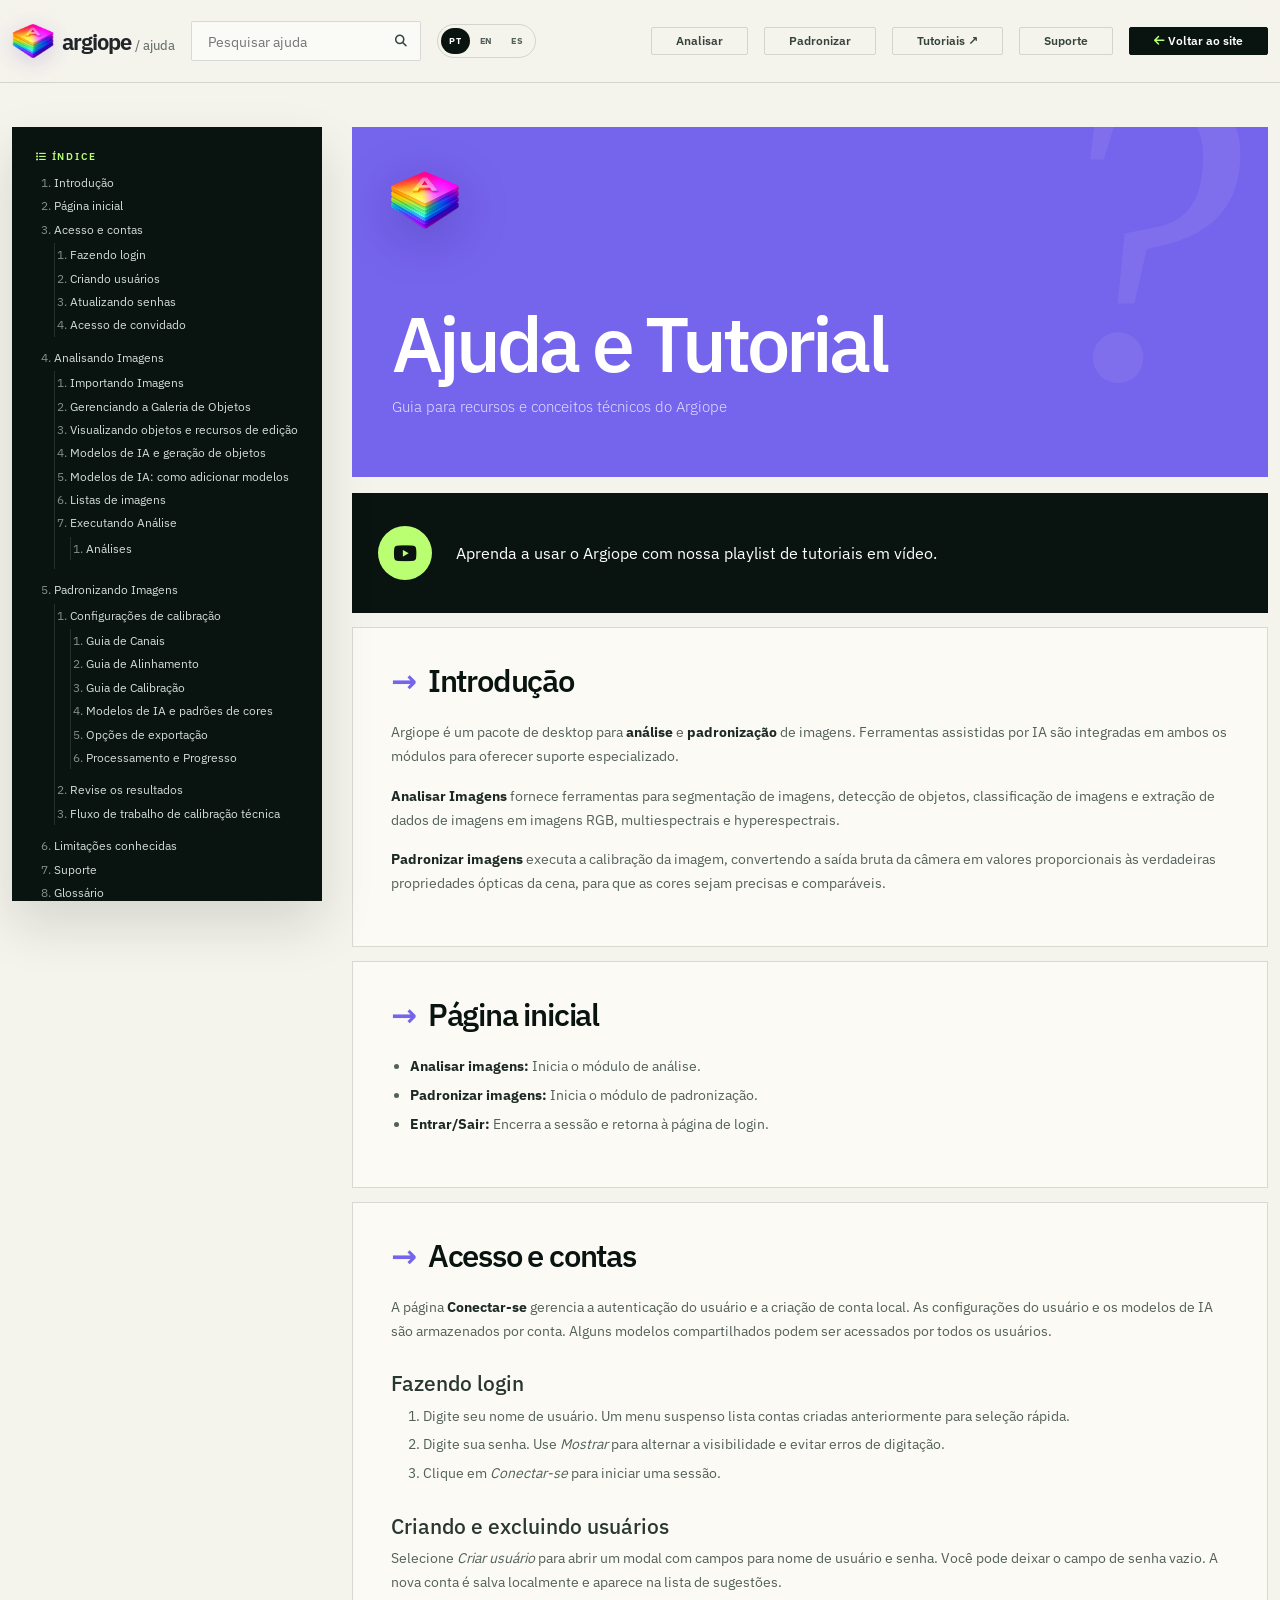
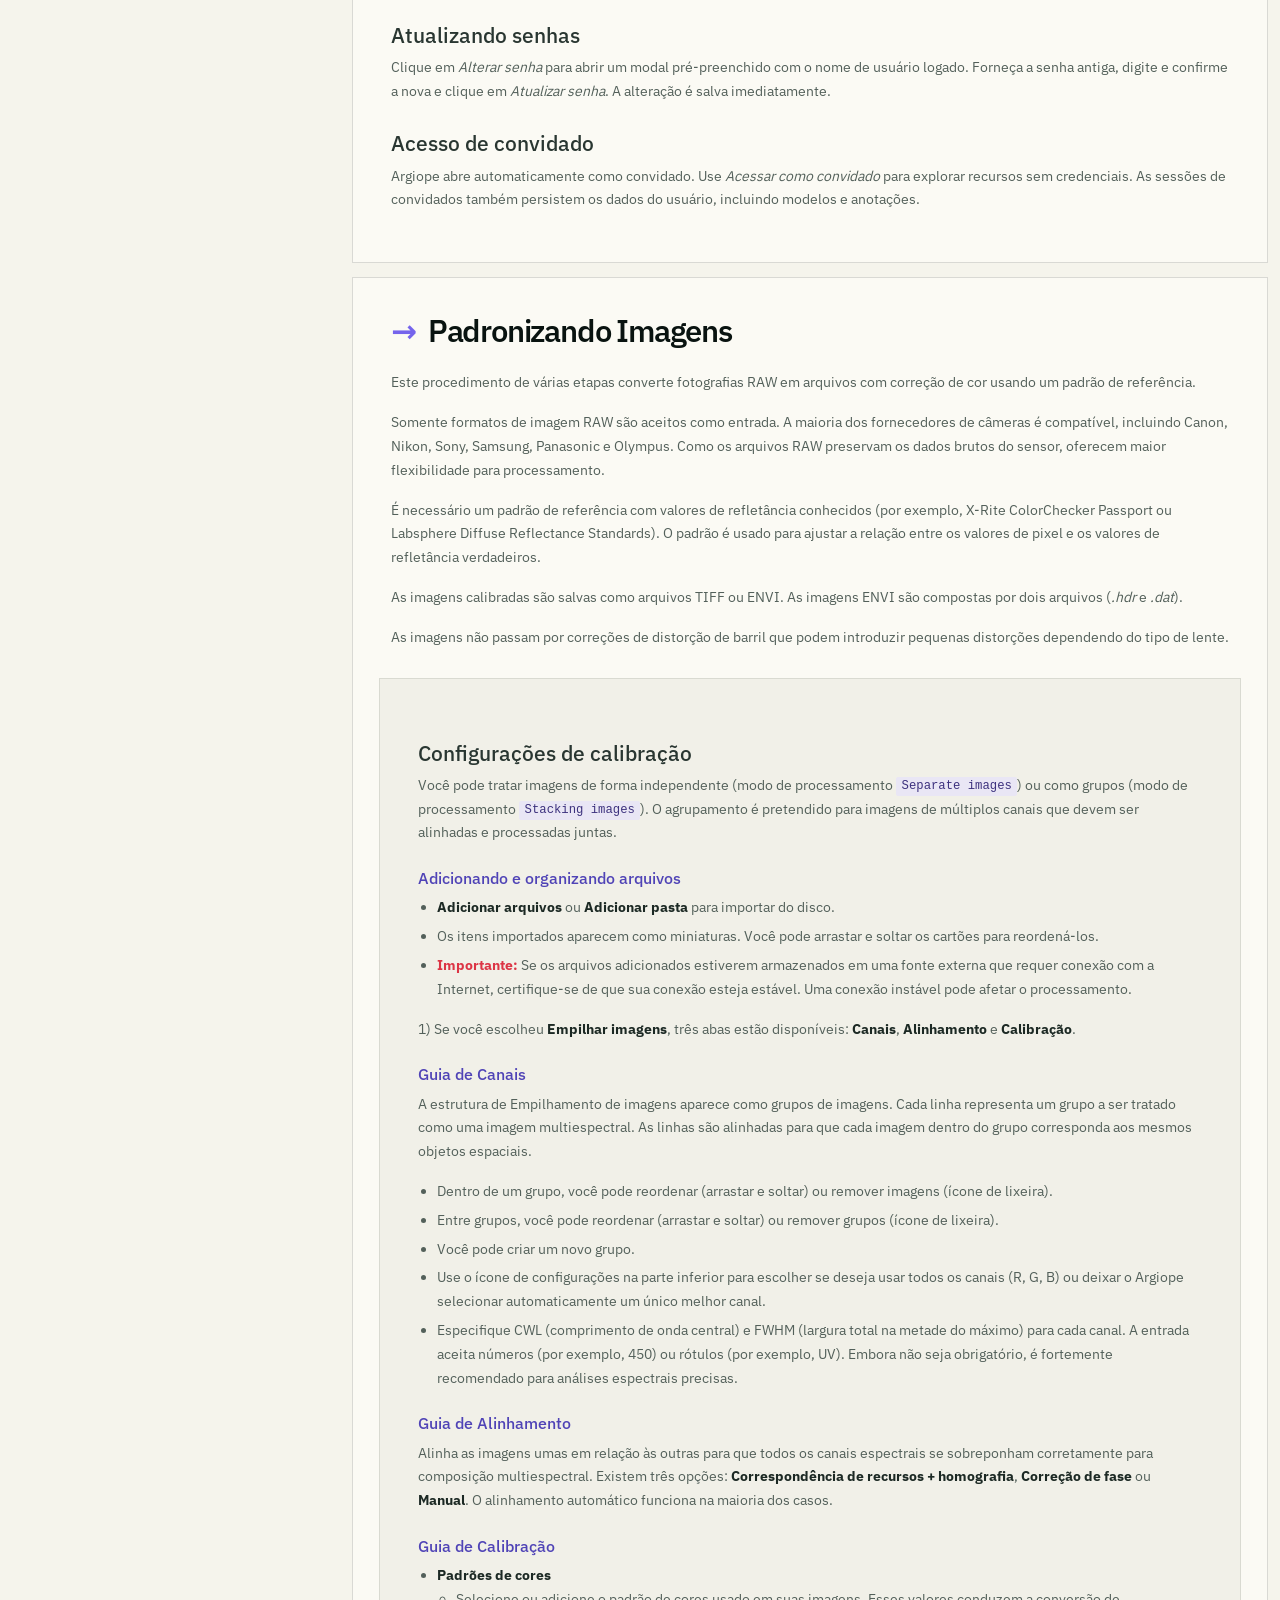
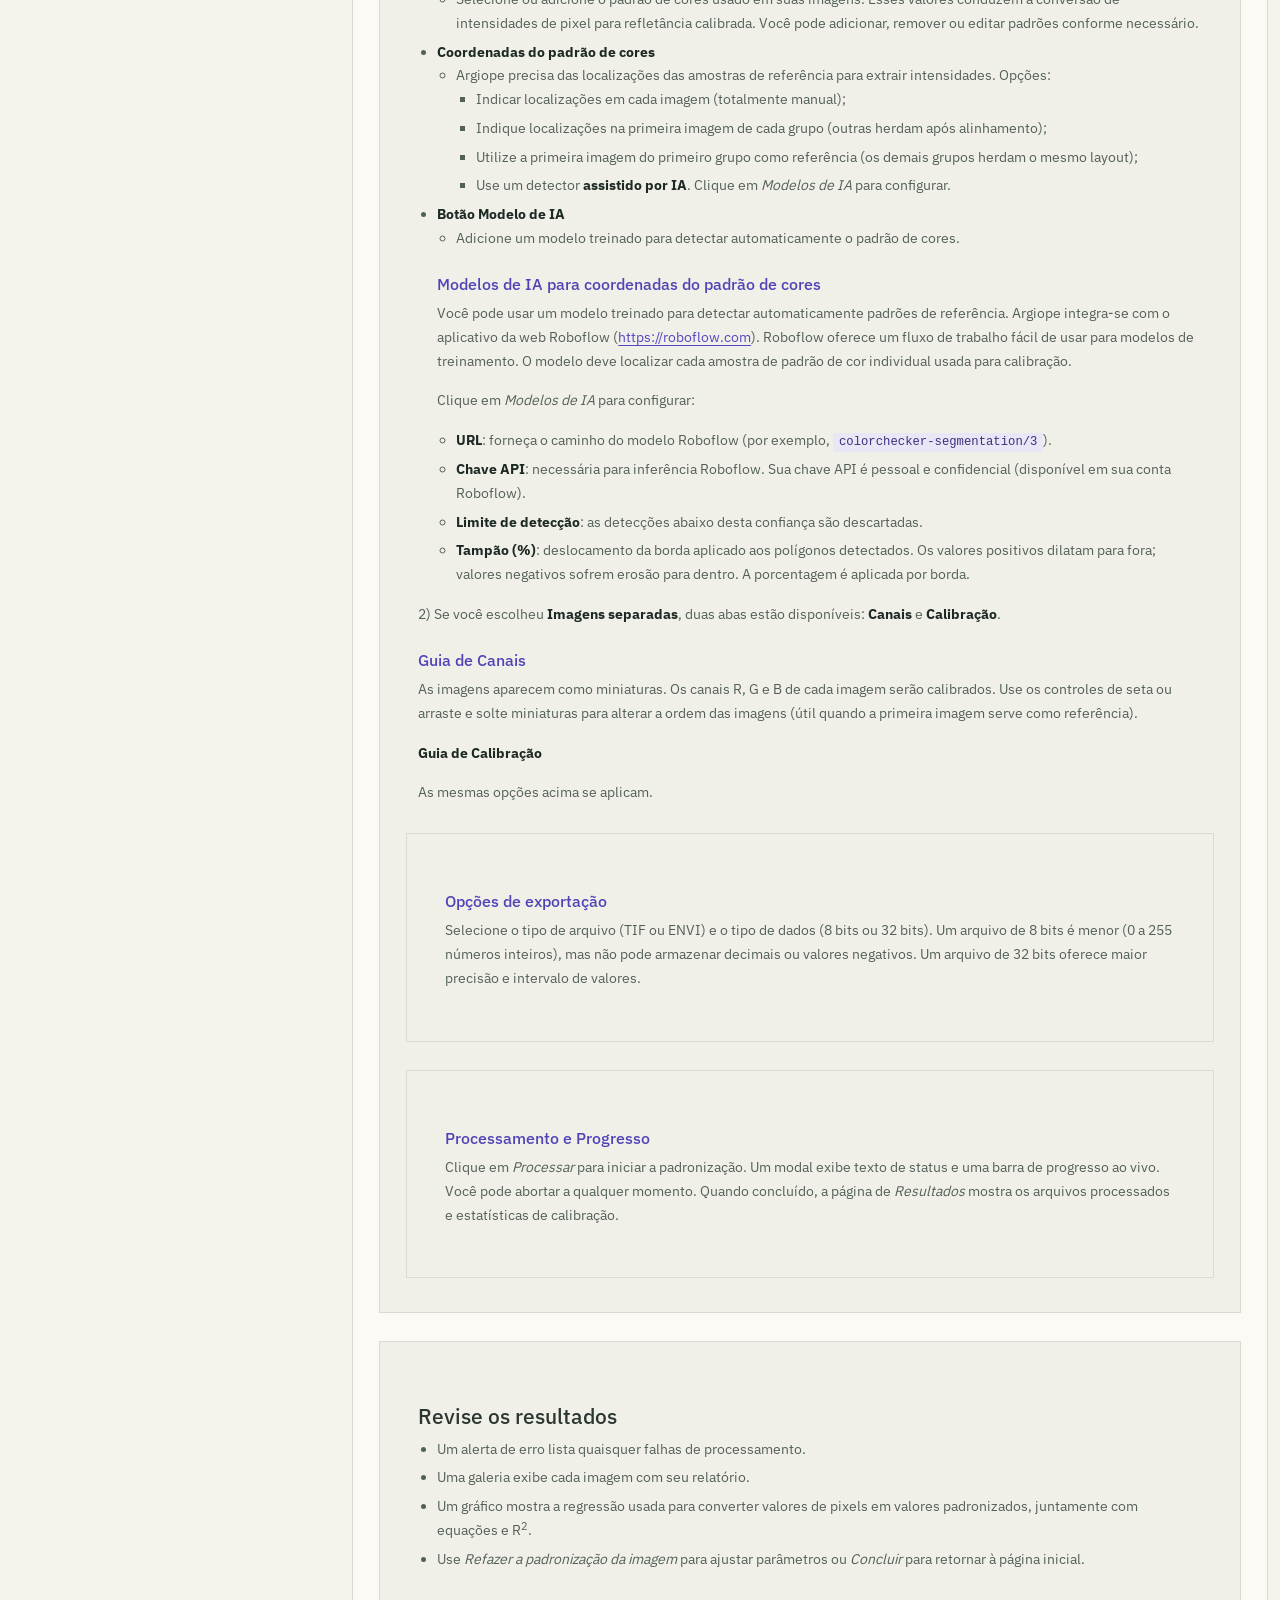
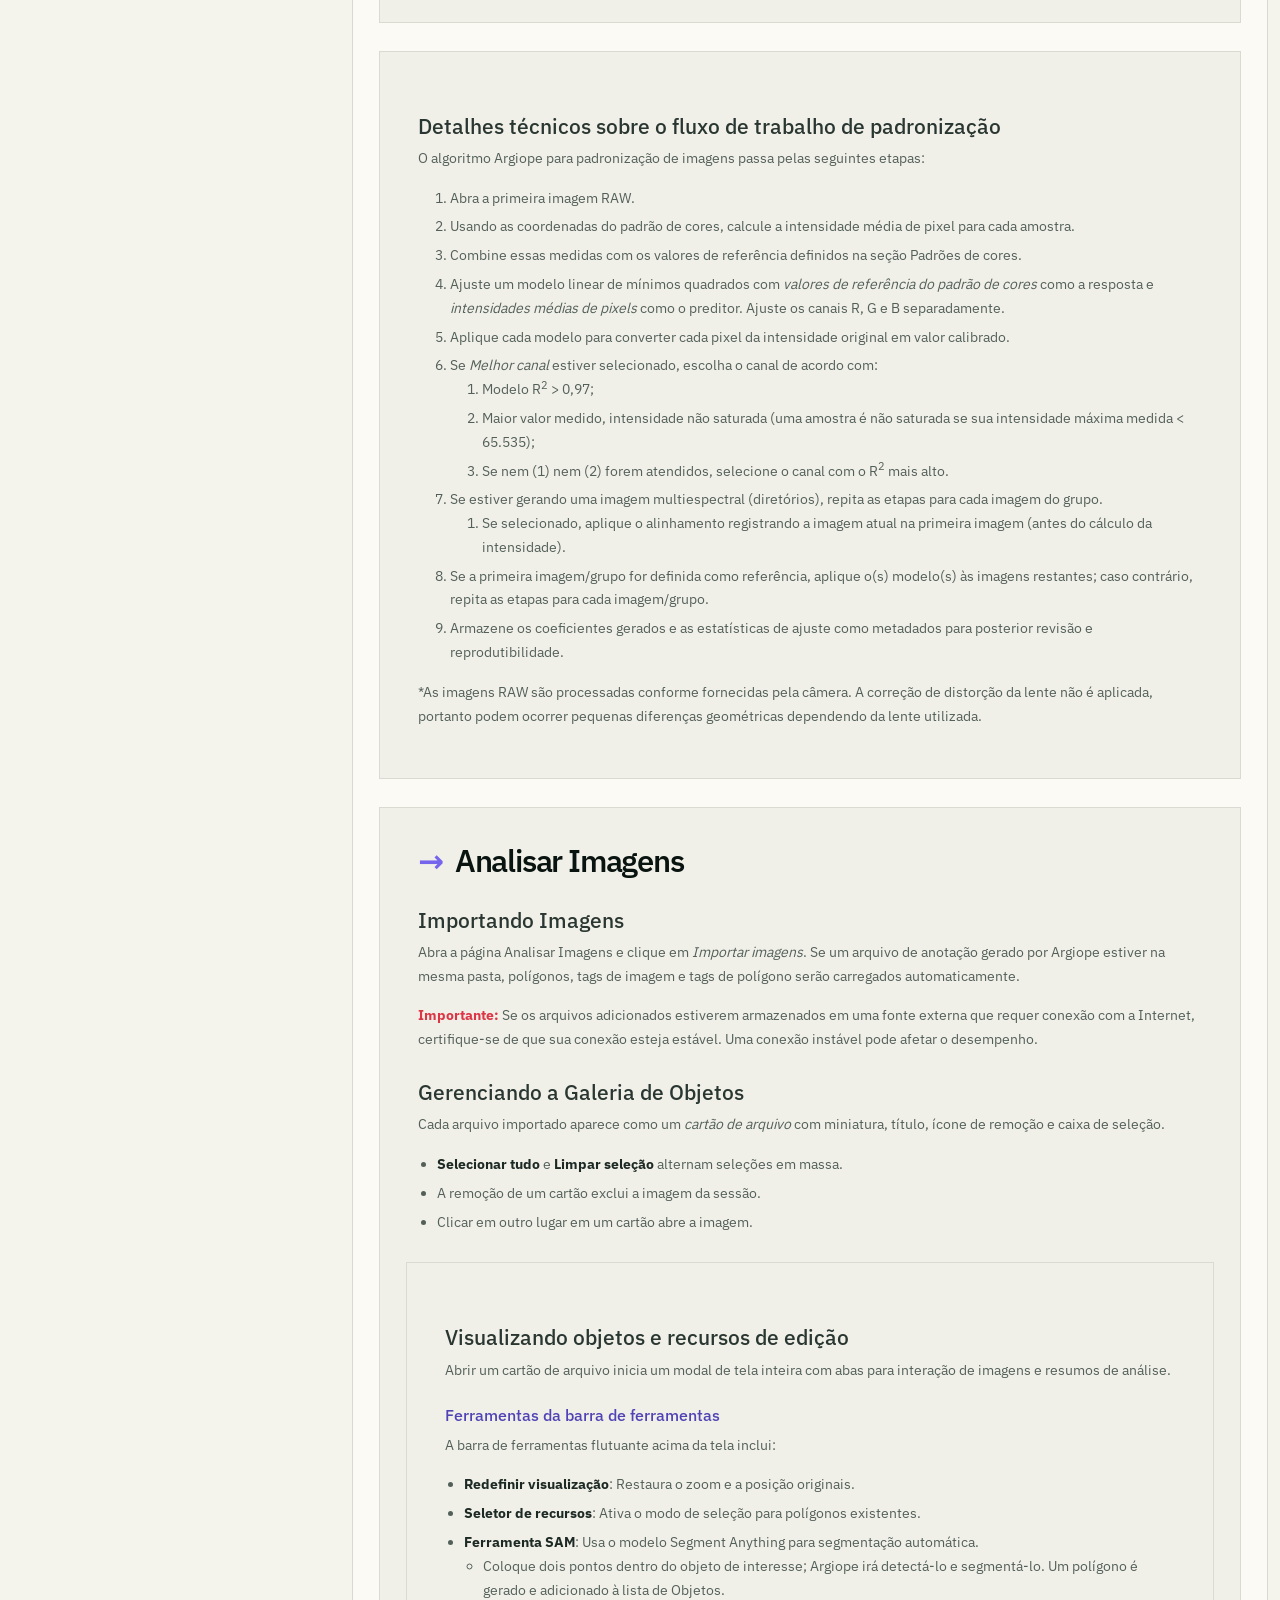
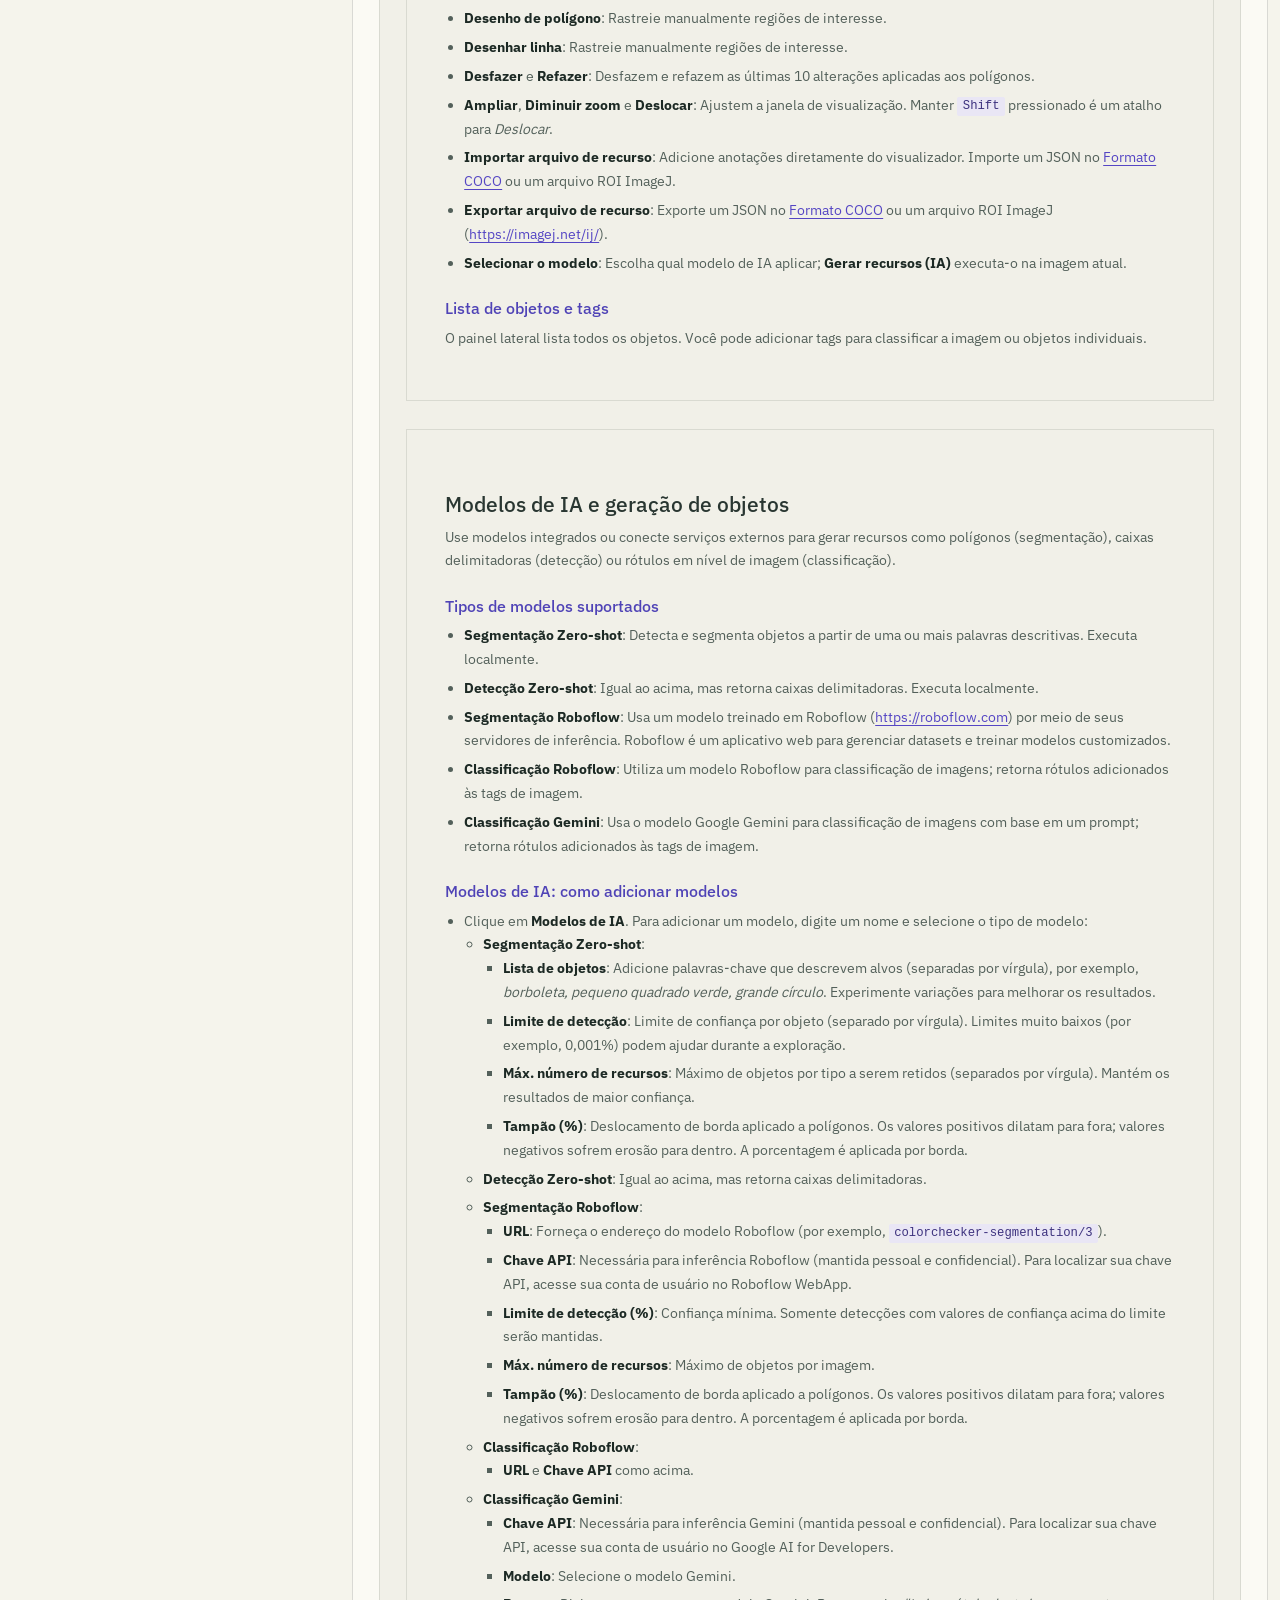
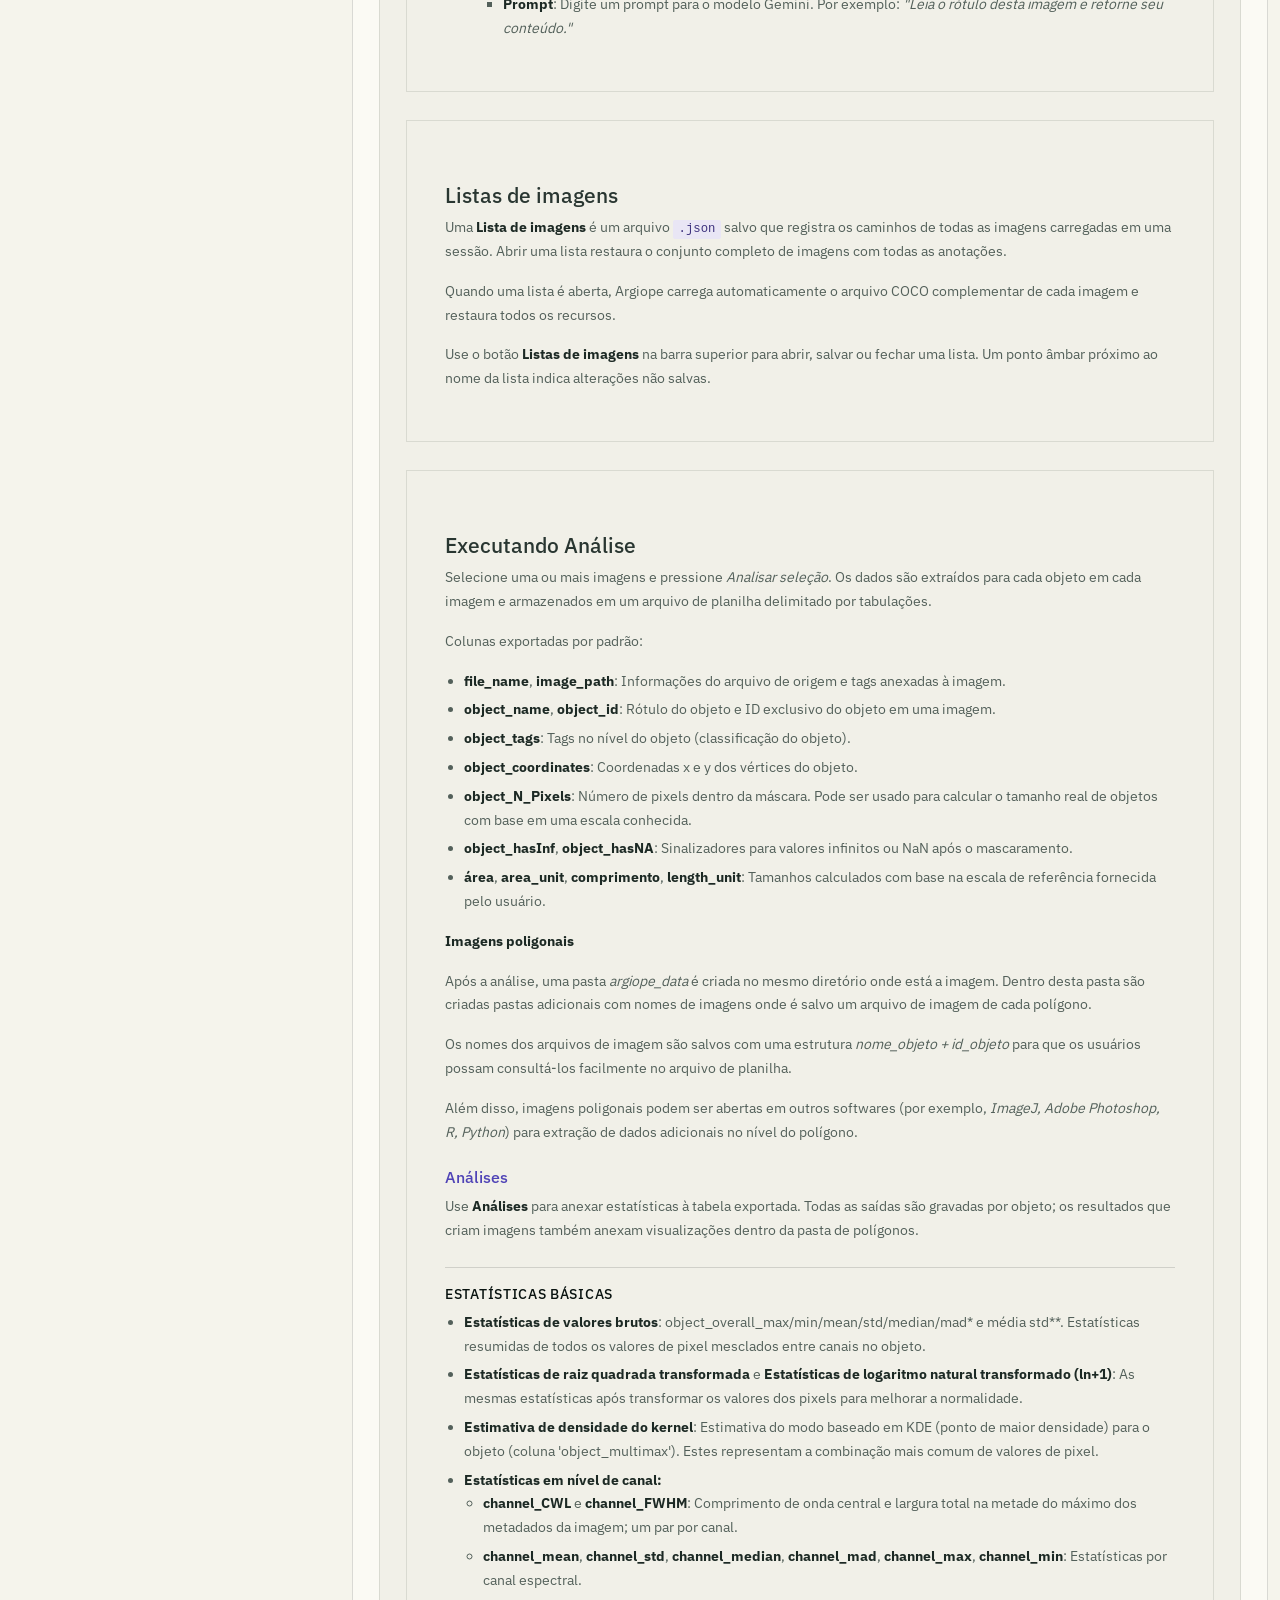
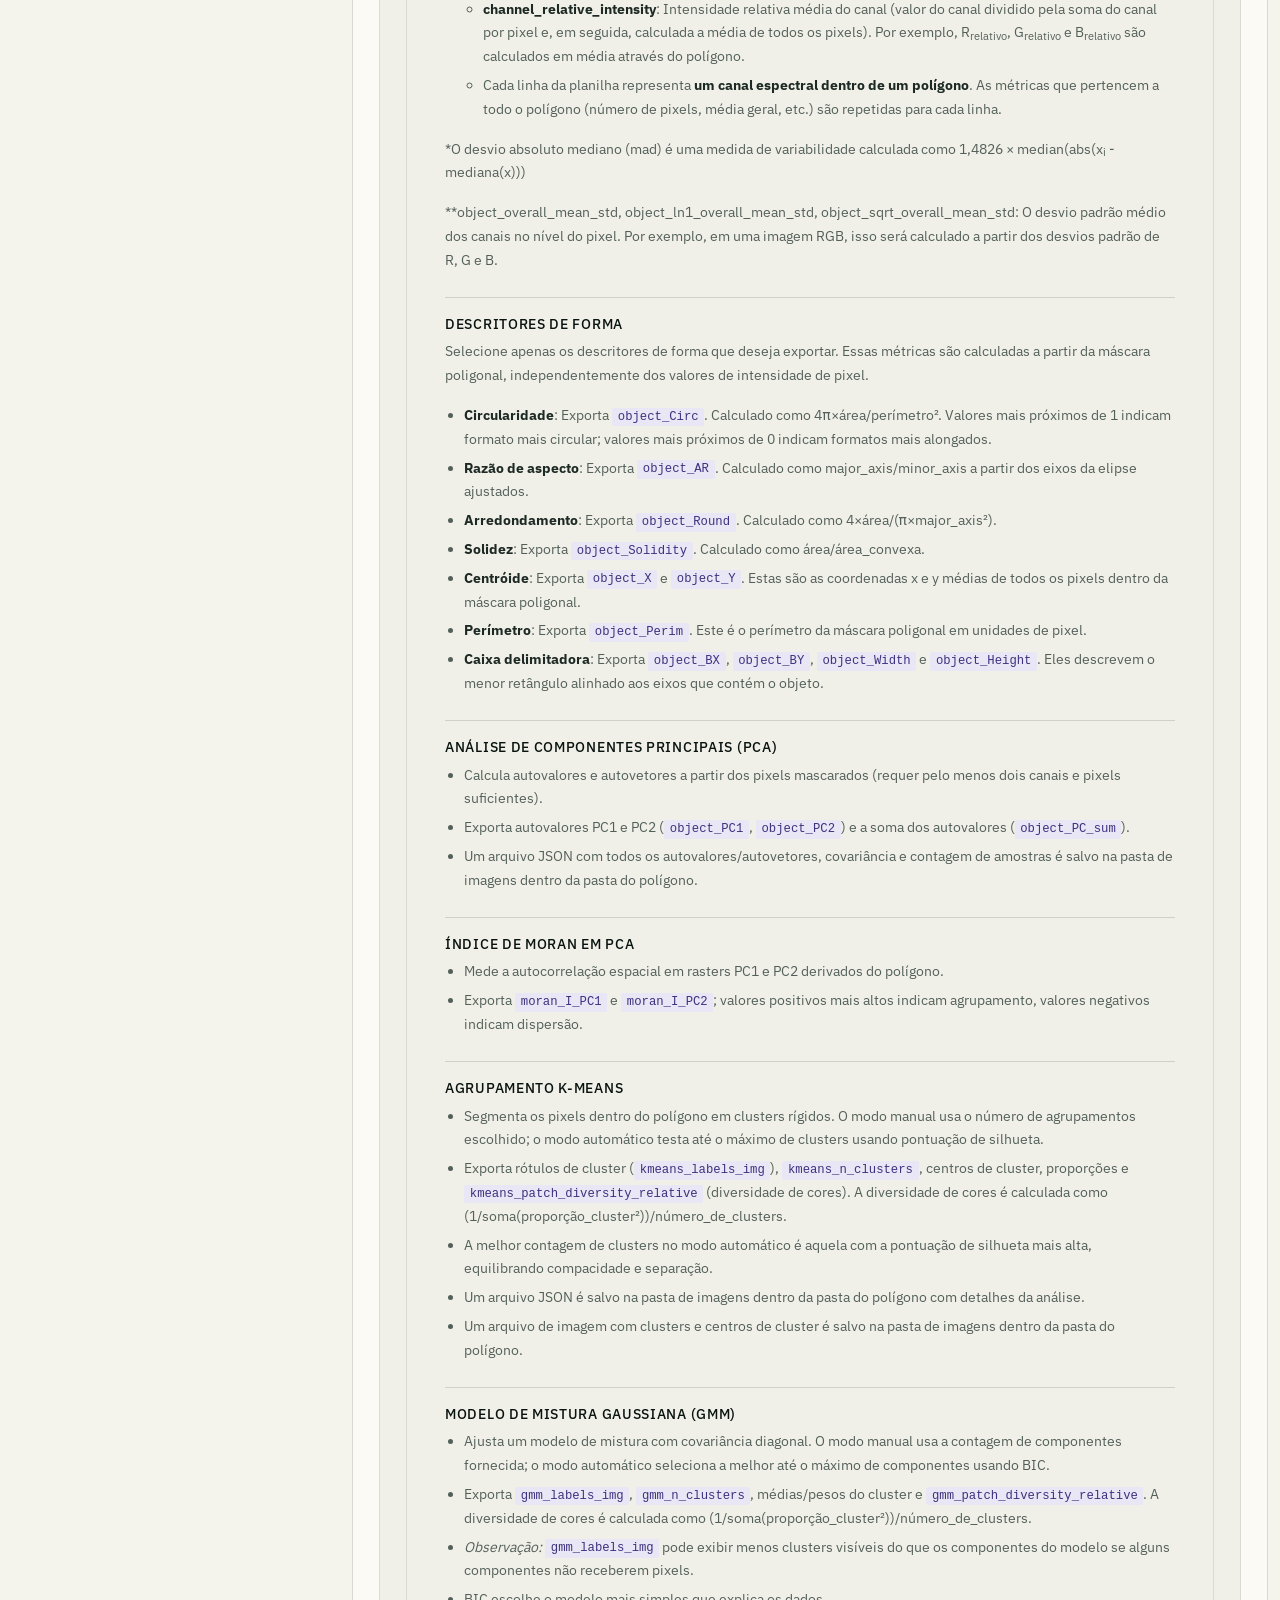
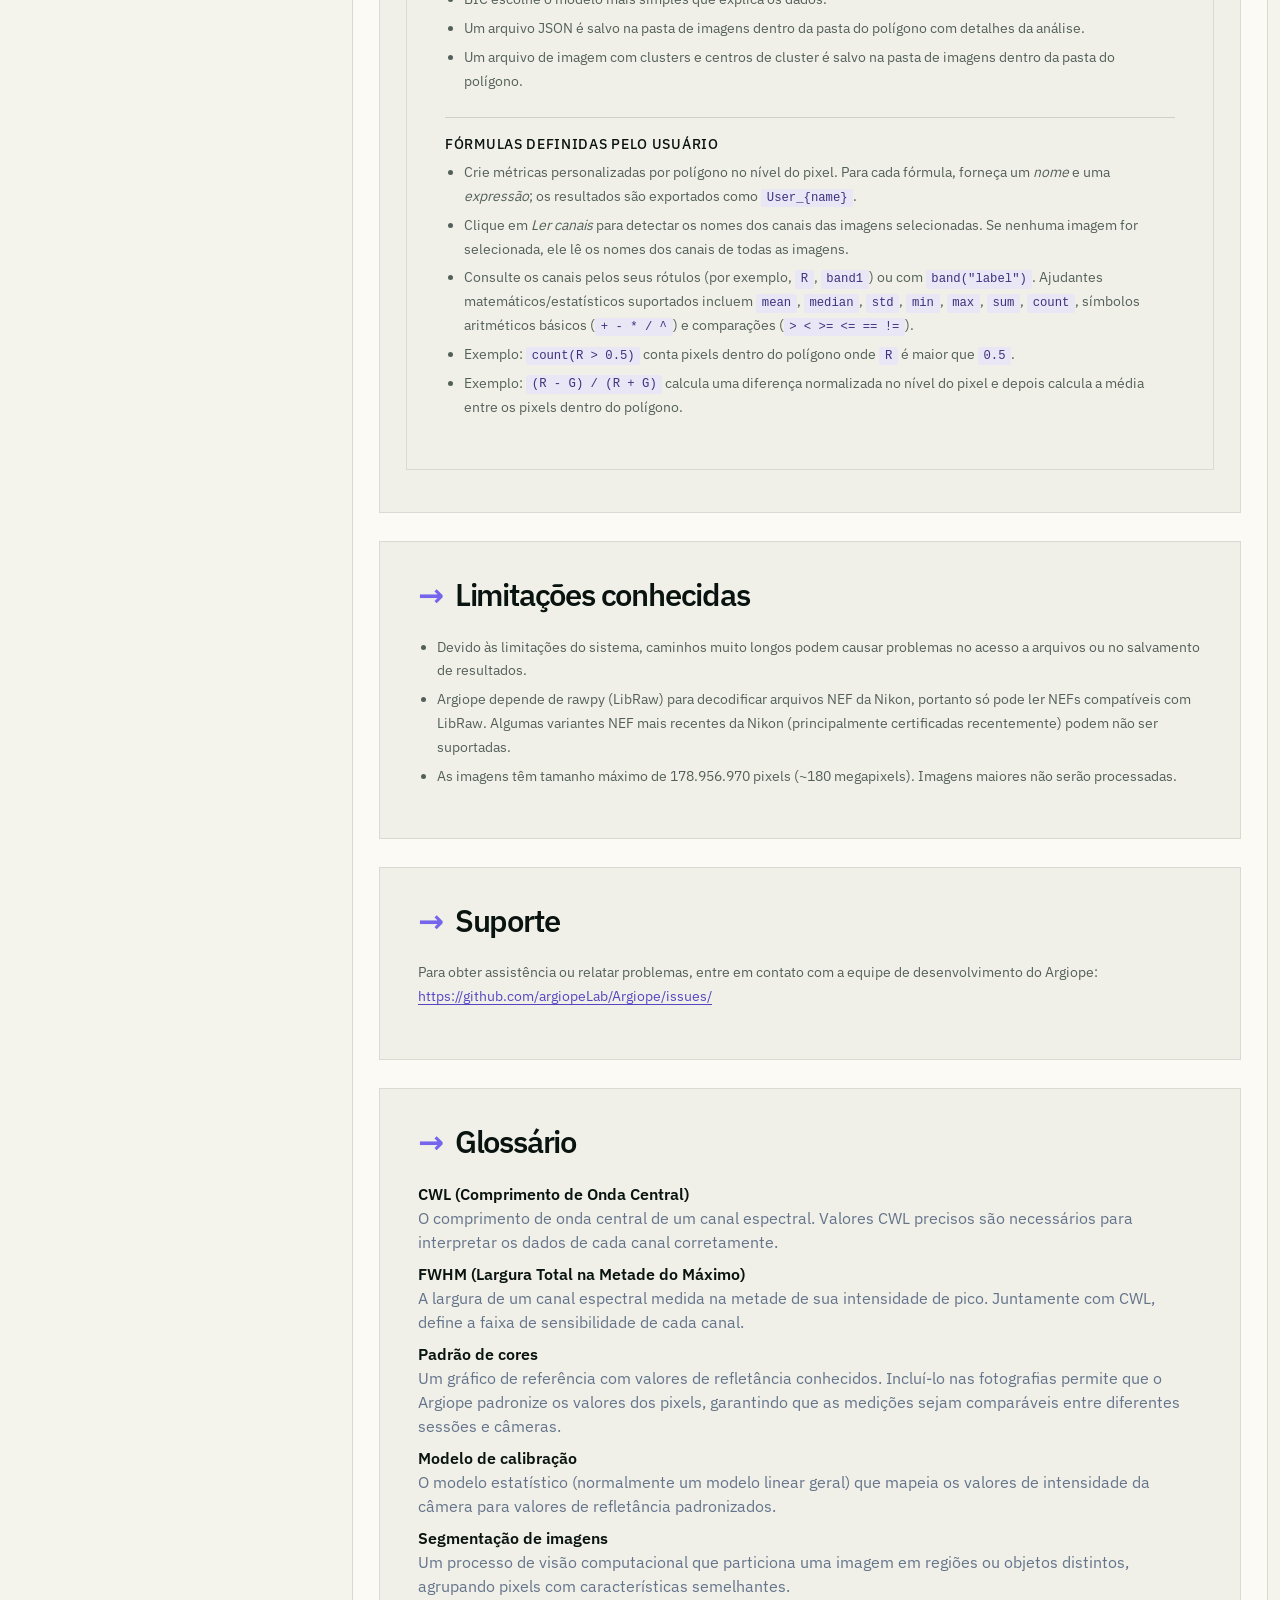
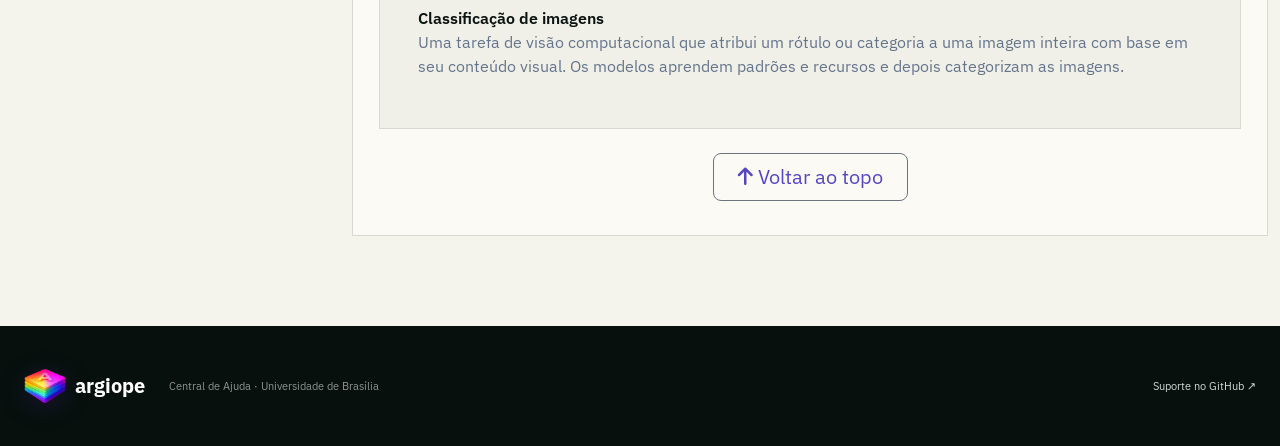
==== commit ad35cb6e: "Correção de português: gramática, pontuação e consistência terminológica - Corrigido: "analisando" →" ====
--- a/ajuda.html
+++ b/ajuda.html
@@ -234,9 +234,9 @@
 <ol>
 <li><a href="#calibration">Configurações de calibração</a>
 <ol>
-<li><a href="#cal-channels">Guia Canais</a></li>
-<li><a href="#cal-alignment">Guia Alinhamento</a></li>
-<li><a href="#cal-calibration">Guia Calibração</a></li>
+<li><a href="#cal-channels">Guia de Canais</a></li>
+<li><a href="#cal-alignment">Guia de Alinhamento</a></li>
+<li><a href="#cal-calibration">Guia de Calibração</a></li>
 <li><a href="#cal-ai">Modelos de IA e padrões de cores</a></li>
 <li><a href="#cal-export">Opções de exportação</a></li>
 <li><a href="#cal-progress">Processamento e Progresso</a></li>
@@ -258,13 +258,13 @@
 <h1>Ajuda e Tutorial</h1>
 <p class="lead">Guia para recursos e conceitos técnicos do Argiope</p>
 </header>
-<a class="help-tutorial-banner" href="https://www.youtube.com/playlist?list=PLUFucDpEwd5Pwd0zafdGdwaZ3mjYi294B" rel="noreferrer" target="_blank"><span><i class="fa-brands fa-youtube"></i></span><div><small>LISTA DE REPRODUÇÃO DE TUTORIAIS</small><strong>Prefere acompanhar em vídeo?</strong><p>Veja os recursos do Argiope em demonstrações passo a passo.</p></div><b>Abra no YouTube ↗</b></a>
+<a class="help-tutorial-banner" href="https://www.youtube.com/playlist?list=PLUFucDpEwd5Pwd0zafdGdwaZ3mjYi294B" rel="noreferrer" target="_blank"><span><i class="fa-brands fa-youtube"></i></span><div>Aprenda a usar o Argiope com nossa playlist de tutoriais em vídeo.</div></a>
 <!-- Sections -->
 <section class="section-card" id="introduction">
 <h3>Introdução</h3>
-<p>Argiope é um pacote de desktop para <strong>analisando</strong> e <strong>padronização</strong> imagens. Ferramentas assistidas por IA são integradas em ambos os módulos para oferecer suporte à segmentação, classificação e calibração de imagens. Argiope suporta imagens RGB, multiespectrais e hiperespectrais. O <strong>Analisar Imagens</strong> e <strong>Padronizar imagens</strong> módulos são independentes.</p>
-<p><strong>Analisar Imagens</strong> fornece ferramentas para segmentação de imagens, detecção de objetos, classificação de imagens e extração de dados de imagens em imagens RGB, multiespectrais e hiperespectrais. Os métodos assistidos por IA suportam classificação, detecção de caixa delimitadora e segmentação. Você também pode desenhar polígonos e anotar imagens ou formas individuais manualmente. Os formatos suportados incluem JPEG, PNG, ENVI, TIFF, GeoTIFF, CR2, DNG, NEF, entre muitos outros tipos.</p>
-<p><strong>Padronizar imagens</strong> executa a calibração da imagem, convertendo a saída bruta da câmera em valores proporcionais às verdadeiras propriedades ópticas da cena, para que as cores sejam comparáveis ​​entre os dispositivos. A calibração remove distorções específicas da câmera e da cena (por exemplo, iluminação, equilíbrio de branco, processamento na câmera) e mapeia intensidades de pixel para valores padronizados. O objetivo é que uma superfície com uma determinada refletância produza valores consistentes, independentemente da câmera, lente ou iluminação.</p>
+<p>Argiope é um pacote de desktop para <strong>análise</strong> e <strong>padronização</strong> de imagens. Ferramentas assistidas por IA são integradas em ambos os módulos para oferecer suporte especializado.</p>
+<p><strong>Analisar Imagens</strong> fornece ferramentas para segmentação de imagens, detecção de objetos, classificação de imagens e extração de dados de imagens em imagens RGB, multiespectrais e hyperespectrais.</p>
+<p><strong>Padronizar imagens</strong> executa a calibração da imagem, convertendo a saída bruta da câmera em valores proporcionais às verdadeiras propriedades ópticas da cena, para que as cores sejam precisas e comparáveis.</p>
 </section>
 <section class="section-card" id="home">
 <h3>Página inicial</h3>
@@ -276,117 +276,114 @@
 </section>
 <section class="section-card" id="access">
 <h3>Acesso e contas</h3>
-<p>O <strong>Conecte-se</strong> página gerencia a autenticação do usuário e a criação de conta local. As configurações do usuário e os modelos de IA são armazenados por conta. Alguns modelos AI requerem chaves API pessoais. A criação de uma conta garante que as chaves API sejam armazenadas com segurança e que suas configurações persistam.</p>
+<p>A página <strong>Conectar-se</strong> gerencia a autenticação do usuário e a criação de conta local. As configurações do usuário e os modelos de IA são armazenados por conta. Alguns modelos compartilhados podem ser acessados por todos os usuários.</p>
 <section class="mt-3" id="login">
 <h4>Fazendo login</h4>
 <ol>
 <li>Digite seu nome de usuário. Um menu suspenso lista contas criadas anteriormente para seleção rápida.</li>
-<li>Digite sua senha. Usar <em>Mostrar</em> para alternar a visibilidade e evitar erros de digitação.</li>
-<li>Imprensa <em>Conecte-se</em> para iniciar uma sessão.</li>
+<li>Digite sua senha. Use <em>Mostrar</em> para alternar a visibilidade e evitar erros de digitação.</li>
+<li>Clique em <em>Conectar-se</em> para iniciar uma sessão.</li>
 </ol>
 </section>
 <section class="mt-3" id="create-user">
 <h4>Criando e excluindo usuários</h4>
-<p>Selecione <em>Criar usuário</em> para abrir um modal com campos para nome de usuário e senha. Você pode deixar o campo de senha vazio. A nova conta é salva localmente e aparece na lista de sugestões. Selecione <em>Excluir usuário</em> e digite uma senha para excluir permanentemente um usuário.</p>
+<p>Selecione <em>Criar usuário</em> para abrir um modal com campos para nome de usuário e senha. Você pode deixar o campo de senha vazio. A nova conta é salva localmente e aparece na lista de sugestões.</p>
 </section>
 <section class="mt-3" id="update-password">
 <h4>Atualizando senhas</h4>
-<p>Clique <em>Alterar a senha</em> para abrir um modal pré-preenchido com o nome de usuário logado. Forneça a senha antiga, digite e confirme a nova e clique em <em>Atualizar senha</em>. A alteração entra em vigor imediatamente.</p>
+<p>Clique em <em>Alterar senha</em> para abrir um modal pré-preenchido com o nome de usuário logado. Forneça a senha antiga, digite e confirme a nova e clique em <em>Atualizar senha</em>. A alteração é salva imediatamente.</p>
 </section>
 <section class="mt-3" id="guest">
 <h4>Acesso de convidado</h4>
-<p>Argiope abre automaticamente como convidado. Usar <em>Acesse como convidado</em> para explorar recursos sem credenciais. As sessões de convidados também persistem os dados do usuário, incluindo chaves API.</p>
+<p>Argiope abre automaticamente como convidado. Use <em>Acessar como convidado</em> para explorar recursos sem credenciais. As sessões de convidados também persistem os dados do usuário, incluindo modelos e anotações.</p>
 </section>
 </section>
 <section class="section-card" id="standardize">
 <h3>Padronizando Imagens</h3>
 <p>Este procedimento de várias etapas converte fotografias RAW em arquivos com correção de cor usando um padrão de referência.</p>
-<p>Somente formatos de imagem RAW são aceitos como entrada. A maioria dos fornecedores de câmeras é compatível, incluindo Canon, Nikon, Sony, Samsung, Panasonic e Olympus. Como os arquivos RAW preservam medições de sensores minimamente processadas (negativos digitais), eles fornecem máxima flexibilidade e precisão para calibração.</p>
-<p>É necessário um padrão de referência com valores de refletância conhecidos (por exemplo, X-Rite ColorChecker Passport ou Labsphere Diffuse Reflectance Standards). O padrão é usado para ajustar a regressão que mapeia as intensidades dos pixels para valores calibrados. A referência poderá aparecer em todas as fotos ou em apenas uma foto; neste último caso, essa foto deve compartilhar as mesmas condições das demais (iluminação, ângulo e configurações da câmera).</p>
+<p>Somente formatos de imagem RAW são aceitos como entrada. A maioria dos fornecedores de câmeras é compatível, incluindo Canon, Nikon, Sony, Samsung, Panasonic e Olympus. Como os arquivos RAW preservam os dados brutos do sensor, oferecem maior flexibilidade para processamento.</p>
+<p>É necessário um padrão de referência com valores de refletância conhecidos (por exemplo, X-Rite ColorChecker Passport ou Labsphere Diffuse Reflectance Standards). O padrão é usado para ajustar a relação entre os valores de pixel e os valores de refletância verdadeiros.</p>
 <p>As imagens calibradas são salvas como arquivos TIFF ou ENVI. As imagens ENVI são compostas por dois arquivos (<em>.hdr</em> e <em>.dat</em>).</p>
-<p>As imagens não passam por correções de barril que podem introduzir pequenas distorções dependendo do tipo de lente</p>
+<p>As imagens não passam por correções de distorção de barril que podem introduzir pequenas distorções dependendo do tipo de lente.</p>
 <section class="section-card" id="calibration">
 <h4>Configurações de calibração</h4>
-<p>Você pode tratar imagens de forma independente (modo de processamento <code>Separate images</code>) ou como grupos (modo de processamento <code>Stacking images</code>). O agrupamento é pretendido quando o mesmo objeto foi fotografado diversas vezes (por exemplo, com filtros UV, RGB e IR) e você deseja mesclá-los em uma imagem multiespectral.</p>
+<p>Você pode tratar imagens de forma independente (modo de processamento <code>Separate images</code>) ou como grupos (modo de processamento <code>Stacking images</code>). O agrupamento é pretendido para imagens de múltiplos canais que devem ser alinhadas e processadas juntas.</p>
 <section class="mt-2" id="fm-add">
 <h5>Adicionando e organizando arquivos</h5>
 <ul>
-<li><strong>Adicionar arquivos</strong> ou <strong>Adicionar pasta</strong> para importar do disco.
-              </li><li>Os itens importados aparecem como miniaturas. Você pode arrastar e soltar os cartões para reordená-los.</li>
+<li><strong>Adicionar arquivos</strong> ou <strong>Adicionar pasta</strong> para importar do disco.</li>
+<li>Os itens importados aparecem como miniaturas. Você pode arrastar e soltar os cartões para reordená-los.</li>
 <li>
 <strong class="text-danger">Importante:</strong>
-                Se os arquivos adicionados estiverem armazenados em uma fonte externa que requer conexão com a Internet, certifique-se de que sua conexão esteja estável. Uma conexão instável pode afetar o desempenho do software.
-              </li>
+Se os arquivos adicionados estiverem armazenados em uma fonte externa que requer conexão com a Internet, certifique-se de que sua conexão esteja estável. Uma conexão instável pode afetar o processamento.
+</li>
 </ul>
 </section>
 <section class="mt-2" id="cal-channels">
-<p>1) Se você escolheu <strong>Empilhar imagens</strong>, três guias estão disponíveis: <strong>Canais</strong>, <strong>Alinhamento</strong>, e <strong>Calibração</strong>.</p>
-<h5>Canais <strong>Guia</strong></h5>
-<p>A estrutura Empilhamento de imagens aparece como grupos de imagens. Cada linha representa um grupo a ser tratado como uma imagem multiespectral. As linhas são alinhadas para que cada imagem dentro de uma linha seja tratada de forma consistente.</p>
+<p>1) Se você escolheu <strong>Empilhar imagens</strong>, três abas estão disponíveis: <strong>Canais</strong>, <strong>Alinhamento</strong> e <strong>Calibração</strong>.</p>
+<h5>Guia de Canais</h5>
+<p>A estrutura de Empilhamento de imagens aparece como grupos de imagens. Cada linha representa um grupo a ser tratado como uma imagem multiespectral. As linhas são alinhadas para que cada imagem dentro do grupo corresponda aos mesmos objetos espaciais.</p>
 <ul>
 <li>Dentro de um grupo, você pode reordenar (arrastar e soltar) ou remover imagens (ícone de lixeira).</li>
 <li>Entre grupos, você pode reordenar (arrastar e soltar) ou remover grupos (ícone de lixeira).</li>
 <li>Você pode criar um novo grupo.</li>
 <li>Use o ícone de configurações na parte inferior para escolher se deseja usar todos os canais (R, G, B) ou deixar o Argiope selecionar automaticamente um único melhor canal.</li>
-<li>Especifique CWL (comprimento de onda central) e FWHM (largura total na metade do máximo) para cada canal. A entrada aceita números (por exemplo, 450) ou rótulos (por exemplo, UV). Embora não seja estritamente necessária para calibração, a interpretação precisa das métricas de cores depende dos valores corretos do comprimento de onda.</li>
+<li>Especifique CWL (comprimento de onda central) e FWHM (largura total na metade do máximo) para cada canal. A entrada aceita números (por exemplo, 450) ou rótulos (por exemplo, UV). Embora não seja obrigatório, é fortemente recomendado para análises espectrais precisas.</li>
 </ul>
 </section>
 <section class="mt-2" id="cal-alignment">
-<h5>Alinhamento <strong>Guia</strong></h5>
-<p>Alinha as imagens umas em relação às outras para que todos os canais espectrais se sobreponham corretamente para composição multiespectral. Existem três opções: 
-              <strong>Correspondência de recursos + homografia</strong>, <strong>Correção de fase</strong> ou <strong>Manual</strong>. O alinhamento automático funciona na maioria dos casos.
-            </p>
+<h5>Guia de Alinhamento</h5>
+<p>Alinha as imagens umas em relação às outras para que todos os canais espectrais se sobreponham corretamente para composição multiespectral. Existem três opções: <strong>Correspondência de recursos + homografia</strong>, <strong>Correção de fase</strong> ou <strong>Manual</strong>. O alinhamento automático funciona na maioria dos casos.</p>
 <section class="mt-2" id="cal-calibration">
-<h5>Calibração <strong>Guia</strong></h5>
+<h5>Guia de Calibração</h5>
 <ul>
 <li><strong>Padrões de cores</strong>
 <ul>
-<li>Selecione ou adicione o padrão de cores usado em suas imagens. Esses valores conduzem a conversão de intensidades de pixel para refletância calibrada. Você pode adicionar, remover ou editar padrões, incluindo o número de amostras de referência.</li>
-</ul>
-</li>
-<li><strong>Coordenadas padrão de cores</strong>
+<li>Selecione ou adicione o padrão de cores usado em suas imagens. Esses valores conduzem a conversão de intensidades de pixel para refletância calibrada. Você pode adicionar, remover ou editar padrões conforme necessário.</li>
+</ul>
+</li>
+<li><strong>Coordenadas do padrão de cores</strong>
 <ul>
 <li>Argiope precisa das localizações das amostras de referência para extrair intensidades. Opções:
-                    <ul>
+<ul>
 <li>Indicar localizações em cada imagem (totalmente manual);</li>
 <li>Indique localizações na primeira imagem de cada grupo (outras herdam após alinhamento);</li>
 <li>Utilize a primeira imagem do primeiro grupo como referência (os demais grupos herdam o mesmo layout);</li>
-<li>Use um detector <strong>assistido por IA</strong>. Clique <em>Modelos de IA</em> para configurar.</li>
-</ul>
-</li>
-</ul>
-</li>
-<li><strong>Modelo de IA</strong> botão
-                <ul>
+<li>Use um detector <strong>assistido por IA</strong>. Clique em <em>Modelos de IA</em> para configurar.</li>
+</ul>
+</li>
+</ul>
+</li>
+<li><strong>Botão Modelo de IA</strong>
+<ul>
 <li>Adicione um modelo treinado para detectar automaticamente o padrão de cores.</li>
 </ul>
 </li>
 <section class="mt-2" id="cal-ai">
-<h5>Modelos de IA para coordenadas padrão de cores</h5>
-<p>Você pode usar um modelo treinado para detectar automaticamente padrões de referência. Argiope integra-se com o aplicativo da web Roboflow (<a href="https://roboflow.com">https://roboflow.com</a>) para executar a inferência.
-            Roboflow oferece um fluxo de trabalho fácil de usar para modelos de treinamento. O modelo deve localizar cada amostra de padrão de cor individual usada para calibração.</p>
-<p>Clique <em>Modelos de IA</em> para configurar:</p>
+<h5>Modelos de IA para coordenadas do padrão de cores</h5>
+<p>Você pode usar um modelo treinado para detectar automaticamente padrões de referência. Argiope integra-se com o aplicativo da web Roboflow (<a href="https://roboflow.com">https://roboflow.com</a>). Roboflow oferece um fluxo de trabalho fácil de usar para modelos de treinamento. O modelo deve localizar cada amostra de padrão de cor individual usada para calibração.</p>
+<p>Clique em <em>Modelos de IA</em> para configurar:</p>
 <ul>
 <li><strong>URL</strong>: forneça o caminho do modelo Roboflow (por exemplo, <code>colorchecker-segmentation/3</code>).</li>
-<li><strong>Chave API</strong>: necessário para inferência Roboflow. Sua chave API é pessoal e confidencial (disponível em sua conta Roboflow).</li>
+<li><strong>Chave API</strong>: necessária para inferência Roboflow. Sua chave API é pessoal e confidencial (disponível em sua conta Roboflow).</li>
 <li><strong>Limite de detecção</strong>: as detecções abaixo desta confiança são descartadas.</li>
-<li><strong>Tampão (%)</strong>: deslocamento da borda aplicado aos polígonos detectados. Os valores positivos dilatam-se para fora; valores negativos sofrem erosão para dentro. A porcentagem é aplicada por borda (por exemplo, -10 remove cerca de 10% de cada lado).</li>
-</ul>
-</section>
-</ul>
-<p>2) Se você escolheu <strong>Imagens separadas</strong>, duas guias estão disponíveis: <strong>Canais</strong> e <strong>Calibração</strong>.</p>
-<h5>Canais <strong>Guia</strong></h5>
-<p>As imagens aparecem como miniaturas. Os canais R, G e B de cada imagem serão calibrados. Use os controles de seta ou arraste e solte miniaturas para alterar a ordem das imagens (útil quando a primeira imagem é a referência de calibração).</p>
-<p><strong>Guia Calibração</strong></p>
-<p>Mesmas opções acima.</p>
+<li><strong>Tampão (%)</strong>: deslocamento da borda aplicado aos polígonos detectados. Os valores positivos dilatam para fora; valores negativos sofrem erosão para dentro. A porcentagem é aplicada por borda.</li>
+</ul>
+</section>
+</ul>
+<p>2) Se você escolheu <strong>Imagens separadas</strong>, duas abas estão disponíveis: <strong>Canais</strong> e <strong>Calibração</strong>.</p>
+<h5>Guia de Canais</h5>
+<p>As imagens aparecem como miniaturas. Os canais R, G e B de cada imagem serão calibrados. Use os controles de seta ou arraste e solte miniaturas para alterar a ordem das imagens (útil quando a primeira imagem serve como referência).</p>
+<p><strong>Guia de Calibração</strong></p>
+<p>As mesmas opções acima se aplicam.</p>
 </section>
 <section class="section-card" id="cal-export">
 <h5>Opções de exportação</h5>
-<p>Selecione o tipo de arquivo (TIF ou ENVI) e o tipo de dados (8 bits ou 32 bits). Um arquivo de 8 bits é menor (0 a 255 números inteiros), mas não pode armazenar decimais ou valores negativos. Um arquivo de 32 bits armazena decimais e valores negativos/positivos ao custo de um tamanho maior. A menos que o armazenamento seja restrito, recomenda-se 32 bits.</p>
+<p>Selecione o tipo de arquivo (TIF ou ENVI) e o tipo de dados (8 bits ou 32 bits). Um arquivo de 8 bits é menor (0 a 255 números inteiros), mas não pode armazenar decimais ou valores negativos. Um arquivo de 32 bits oferece maior precisão e intervalo de valores.</p>
 </section>
 <section class="section-card" id="cal-progress">
 <h5>Processamento e Progresso</h5>
-<p>Clique <em>Processo</em> para iniciar a padronização. Um modal exibe texto de status e uma barra de progresso ao vivo. Você pode abortar a qualquer momento. Quando concluído, o <em>Resultados</em> botão abre a página de revisão.</p>
+<p>Clique em <em>Processar</em> para iniciar a padronização. Um modal exibe texto de status e uma barra de progresso ao vivo. Você pode abortar a qualquer momento. Quando concluído, a página de <em>Resultados</em> mostra os arquivos processados e estatísticas de calibração.</p>
 </section>
 </section>
 </section>
@@ -396,7 +393,7 @@
 <li>Um alerta de erro lista quaisquer falhas de processamento.</li>
 <li>Uma galeria exibe cada imagem com seu relatório.</li>
 <li>Um gráfico mostra a regressão usada para converter valores de pixels em valores padronizados, juntamente com equações e R<sup>2</sup>.</li>
-<li>Usar <em>Refazer a padronização da imagem</em> para ajustar parâmetros ou <em>Terminar</em> para voltar para casa.</li>
+<li>Use <em>Refazer a padronização da imagem</em> para ajustar parâmetros ou <em>Concluir</em> para retornar à página inicial.</li>
 </ul>
 </section>
 <section class="section-card" id="cal-workflow">
@@ -404,26 +401,26 @@
 <p>O algoritmo Argiope para padronização de imagens passa pelas seguintes etapas:</p>
 <ol>
 <li>Abra a primeira imagem RAW.</li>
-<li>Usando as coordenadas padrão de cores, calcule a intensidade média de pixel para cada patch.</li>
+<li>Usando as coordenadas do padrão de cores, calcule a intensidade média de pixel para cada amostra.</li>
 <li>Combine essas medidas com os valores de referência definidos na seção Padrões de cores.</li>
-<li>Ajuste um modelo linear de mínimos quadrados com <i>valores de referência padrão de cores</i> como a resposta e <i>intensidades médias de pixels</i> como o preditor. Ajuste os canais R, G e B de forma independente.</li>
+<li>Ajuste um modelo linear de mínimos quadrados com <i>valores de referência do padrão de cores</i> como a resposta e <i>intensidades médias de pixels</i> como o preditor. Ajuste os canais R, G e B separadamente.</li>
 <li>Aplique cada modelo para converter cada pixel da intensidade original em valor calibrado.</li>
 <li>Se <i>Melhor canal</i> estiver selecionado, escolha o canal de acordo com:
-            <ol>
-<li>Modelo R<sup>2</sup> &gt; 0.97;</li>
+<ol>
+<li>Modelo R<sup>2</sup> &gt; 0,97;</li>
 <li>Maior valor medido, intensidade não saturada (uma amostra é não saturada se sua intensidade máxima medida &lt; 65.535);</li>
-<li>Se nem (1) nem (2) forem atendidos, selecione o canal com o R mais alto<sup>2</sup>.</li>
+<li>Se nem (1) nem (2) forem atendidos, selecione o canal com o R<sup>2</sup> mais alto.</li>
 </ol>
 </li>
 <li>Se estiver gerando uma imagem multiespectral (diretórios), repita as etapas para cada imagem do grupo.
-            <ol>
+<ol>
 <li>Se selecionado, aplique o alinhamento registrando a imagem atual na primeira imagem (antes do cálculo da intensidade).</li>
 </ol>
 </li>
 <li>Se a primeira imagem/grupo for definida como referência, aplique o(s) modelo(s) às imagens restantes; caso contrário, repita as etapas para cada imagem/grupo.</li>
 <li>Armazene os coeficientes gerados e as estatísticas de ajuste como metadados para posterior revisão e reprodutibilidade.</li>
 </ol>
-<p>*As imagens RAW são processadas conforme fornecidas pela câmera. A correção de distorção da lente não é aplicada, portanto podem ocorrer pequenas diferenças geométricas dependendo da lente.</p>
+<p>*As imagens RAW são processadas conforme fornecidas pela câmera. A correção de distorção da lente não é aplicada, portanto podem ocorrer pequenas diferenças geométricas dependendo da lente utilizada.</p>
 </section>
 <section class="section-card" id="analyze">
 <h3>Analisar Imagens</h3>
@@ -431,40 +428,40 @@
 <h4>Importando Imagens</h4>
 <p>Abra a página Analisar Imagens e clique em <em>Importar imagens</em>. Se um arquivo de anotação gerado por Argiope estiver na mesma pasta, polígonos, tags de imagem e tags de polígono serão carregados automaticamente.</p>
 <p>
-<strong class="text-danger">Importante</strong>
-            Se os arquivos adicionados estiverem armazenados em uma fonte externa que requer conexão com a Internet, certifique-se de que sua conexão esteja estável. Uma conexão instável pode afetar o desempenho do software.
-          </p>
+<strong class="text-danger">Importante:</strong>
+Se os arquivos adicionados estiverem armazenados em uma fonte externa que requer conexão com a Internet, certifique-se de que sua conexão esteja estável. Uma conexão instável pode afetar o desempenho.
+</p>
 </section>
 <section class="mt-2" id="analysis-gallery">
 <h4>Gerenciando a Galeria de Objetos</h4>
 <p>Cada arquivo importado aparece como um <em>cartão de arquivo</em> com miniatura, título, ícone de remoção e caixa de seleção.</p>
 <ul>
-<li><strong>Selecionar tudo</strong> e <strong>Limpar seleção</strong> alternar seleções em massa.</li>
+<li><strong>Selecionar tudo</strong> e <strong>Limpar seleção</strong> alternam seleções em massa.</li>
 <li>A remoção de um cartão exclui a imagem da sessão.</li>
 <li>Clicar em outro lugar em um cartão abre a imagem.</li>
 </ul>
 </section>
 <section class="section-card" id="analysis-viewer">
 <h4>Visualizando objetos e recursos de edição</h4>
-<p>Abrir um cartão de arquivo inicia um modal de tela inteira com guias para interação de imagens e resumos de análise.</p>
+<p>Abrir um cartão de arquivo inicia um modal de tela inteira com abas para interação de imagens e resumos de análise.</p>
 <section class="mt-2" id="analysis-tools">
 <h5>Ferramentas da barra de ferramentas</h5>
 <p>A barra de ferramentas flutuante acima da tela inclui:</p>
 <ul>
 <li><strong>Redefinir visualização</strong>: Restaura o zoom e a posição originais.</li>
-<li><strong>Seletor de recursos</strong>: ativa o modo de seleção para polígonos existentes.</li>
-<li><strong>Ferramenta SAM</strong>: usa o modelo Segment Anything para segmentação automática.
-                <ul>
+<li><strong>Seletor de recursos</strong>: Ativa o modo de seleção para polígonos existentes.</li>
+<li><strong>Ferramenta SAM</strong>: Usa o modelo Segment Anything para segmentação automática.
+<ul>
 <li>Coloque dois pontos dentro do objeto de interesse; Argiope irá detectá-lo e segmentá-lo. Um polígono é gerado e adicionado à lista de Objetos.</li>
 </ul>
 </li>
 <li><strong>Desenho de polígono</strong>: Rastreie manualmente regiões de interesse.</li>
 <li><strong>Desenhar linha</strong>: Rastreie manualmente regiões de interesse.</li>
-<li><strong>Desfazer</strong>, e <strong>Refazer</strong>: desfaz e refaz as últimas 10 alterações aplicadas aos polígonos.</li>
-<li><strong>Ampliar</strong>, <strong>Diminuir zoom</strong>, e <strong>Frigideira</strong>: ajuste a janela de visualização. Contenção <kbd>Shift</kbd> é um atalho para <em>Frigideira</em>.</li>
-<li><strong>Importar arquivo de recurso</strong>: adicione anotações diretamente do visualizador. Importe um JSON no <a href="https://cocodataset.org/#format-data">Formato COCO</a> ou um arquivo ROI ImageJ (<a href="https://imagej.net/ij/">https://imagej.net/ij/</a>). Para ROIs ImageJ, descompacte o arquivo primeiro e selecione os objetos desejados.</li>
+<li><strong>Desfazer</strong> e <strong>Refazer</strong>: Desfazem e refazem as últimas 10 alterações aplicadas aos polígonos.</li>
+<li><strong>Ampliar</strong>, <strong>Diminuir zoom</strong> e <strong>Deslocar</strong>: Ajustem a janela de visualização. Manter <kbd>Shift</kbd> pressionado é um atalho para <em>Deslocar</em>.</li>
+<li><strong>Importar arquivo de recurso</strong>: Adicione anotações diretamente do visualizador. Importe um JSON no <a href="https://cocodataset.org/#format-data">Formato COCO</a> ou um arquivo ROI ImageJ.</li>
 <li><strong>Exportar arquivo de recurso</strong>: Exporte um JSON no <a href="https://cocodataset.org/#format-data">Formato COCO</a> ou um arquivo ROI ImageJ (<a href="https://imagej.net/ij/">https://imagej.net/ij/</a>).</li>
-<li><strong>Selecione o modelo</strong>: Escolha qual modelo de IA aplicar; <strong>Gerar recursos (IA)</strong> executa-o na imagem atual.</li>
+<li><strong>Selecionar o modelo</strong>: Escolha qual modelo de IA aplicar; <strong>Gerar recursos (IA)</strong> executa-o na imagem atual.</li>
 </ul>
 </section>
 <section class="mt-2" id="analysis-features">
@@ -477,46 +474,45 @@
 <p>Use modelos integrados ou conecte serviços externos para gerar recursos como polígonos (segmentação), caixas delimitadoras (detecção) ou rótulos em nível de imagem (classificação).</p>
 <h5>Tipos de modelos suportados</h5>
 <ul>
-<li><strong>Segmentação Zero-shot</strong>: detecta e segmenta objetos de uma ou algumas palavras descritivas. Executa localmente.</li>
-<li><strong>Detecção Zero-shot</strong>: igual ao acima, mas retorna caixas delimitadoras. Executa localmente.</li>
-<li><strong>Segmentação Roboflow</strong>: usa um modelo treinado em Roboflow (<a href="https://roboflow.com">https://roboflow.com</a>) por meio de seus servidores de inferência. Roboflow é um aplicativo fácil de usar para treinamento de modelos de IA que também fornece servidores de inferência.</li>
-<li><strong>Classificação Roboflow</strong>: utiliza um modelo Roboflow para classificação de imagens; retorna rótulos adicionados às tags de imagem.</li>
-<li><strong>Classificação Gemini</strong>: usa o modelo Google Gemini para classificação de imagens com base em um prompt; retorna rótulos adicionados às tags de imagem.</li>
+<li><strong>Segmentação Zero-shot</strong>: Detecta e segmenta objetos a partir de uma ou mais palavras descritivas. Executa localmente.</li>
+<li><strong>Detecção Zero-shot</strong>: Igual ao acima, mas retorna caixas delimitadoras. Executa localmente.</li>
+<li><strong>Segmentação Roboflow</strong>: Usa um modelo treinado em Roboflow (<a href="https://roboflow.com">https://roboflow.com</a>) por meio de seus servidores de inferência. Roboflow é um aplicativo web para gerenciar datasets e treinar modelos customizados.</li>
+<li><strong>Classificação Roboflow</strong>: Utiliza um modelo Roboflow para classificação de imagens; retorna rótulos adicionados às tags de imagem.</li>
+<li><strong>Classificação Gemini</strong>: Usa o modelo Google Gemini para classificação de imagens com base em um prompt; retorna rótulos adicionados às tags de imagem.</li>
 </ul>
 <section class="mt-2" id="analysis-ai-how">
 <h5>Modelos de IA: como adicionar modelos</h5>
 <ul>
-<li>Clique <strong>Modelos de IA</strong>. Para adicionar um modelo, digite um nome e selecione o tipo de modelo:
-              <ul>
+<li>Clique em <strong>Modelos de IA</strong>. Para adicionar um modelo, digite um nome e selecione o tipo de modelo:
+<ul>
 <li><strong>Segmentação Zero-shot</strong>:
-                  <ul>
-<li><strong>Lista de objetos</strong>: adicione palavras-chave que descrevem alvos (separados por vírgula), por exemplo, <em>borboleta, pequeno quadrado verde, grande círculo</em>. Experimente variantes para um desempenho robusto.</li>
-<li><strong>Limite de detecção</strong>: limite de confiança por objeto (separado por vírgula). Limites muito baixos (por exemplo, 0,001%) podem ajudar durante a exploração.</li>
-<li><strong>Máx. número de recursos</strong>: máximo de objetos por tipo a serem retidos (separados por vírgula). Mantém os resultados de maior confiança.</li>
-<li><strong>Tampão (%)</strong>: deslocamento de borda aplicado a polígonos. Os valores positivos dilatam-se para fora; valores negativos sofrem erosão para dentro. A porcentagem é aplicada por borda (por exemplo, -10 remove cerca de 10% de cada lado).</li>
-</ul>
-</li>
-<li><strong>Detecção Zero-shot</strong>: igual ao acima, mas retorna caixas delimitadoras.</li>
+<ul>
+<li><strong>Lista de objetos</strong>: Adicione palavras-chave que descrevem alvos (separadas por vírgula), por exemplo, <em>borboleta, pequeno quadrado verde, grande círculo</em>. Experimente variações para melhorar os resultados.</li>
+<li><strong>Limite de detecção</strong>: Limite de confiança por objeto (separado por vírgula). Limites muito baixos (por exemplo, 0,001%) podem ajudar durante a exploração.</li>
+<li><strong>Máx. número de recursos</strong>: Máximo de objetos por tipo a serem retidos (separados por vírgula). Mantém os resultados de maior confiança.</li>
+<li><strong>Tampão (%)</strong>: Deslocamento de borda aplicado a polígonos. Os valores positivos dilatam para fora; valores negativos sofrem erosão para dentro. A porcentagem é aplicada por borda.</li>
+</ul>
+</li>
+<li><strong>Detecção Zero-shot</strong>: Igual ao acima, mas retorna caixas delimitadoras.</li>
 <li><strong>Segmentação Roboflow</strong>:
-                  <ul>
-<li><strong>URL</strong>: forneça o endereço do modelo roboflow URL; por exemplo, <code>colorchecker-segmentation/3</code></li>
-<li><strong>Chave API</strong>: necessário para inferência Roboflow (mantido pessoal e confidencial). Para localizar sua chave API, acesse sua conta de usuário no Roboflow WebApp</li>
-<li><strong>Limite de detecção (%)</strong>: confiança mínima. Somente a detecção com valores de confiança acima do limite será mantida.</li>
-<li><strong>Máx. número de recursos</strong>: máximo de objetos por imagem.</li>
-<li><strong>Tampão (%)</strong>: deslocamento de borda aplicado a polígonos. Os valores positivos dilatam-se para fora; valores negativos sofrem erosão para dentro. A porcentagem é aplicada por borda (por exemplo, -10 remove cerca de 10% de cada lado).
-                    </li>
-</ul>
-</li>
-<li><strong>Classificação Roboflow</strong>:.
-                  <ul>
+<ul>
+<li><strong>URL</strong>: Forneça o endereço do modelo Roboflow (por exemplo, <code>colorchecker-segmentation/3</code>).</li>
+<li><strong>Chave API</strong>: Necessária para inferência Roboflow (mantida pessoal e confidencial). Para localizar sua chave API, acesse sua conta de usuário no Roboflow WebApp.</li>
+<li><strong>Limite de detecção (%)</strong>: Confiança mínima. Somente detecções com valores de confiança acima do limite serão mantidas.</li>
+<li><strong>Máx. número de recursos</strong>: Máximo de objetos por imagem.</li>
+<li><strong>Tampão (%)</strong>: Deslocamento de borda aplicado a polígonos. Os valores positivos dilatam para fora; valores negativos sofrem erosão para dentro. A porcentagem é aplicada por borda.</li>
+</ul>
+</li>
+<li><strong>Classificação Roboflow</strong>:
+<ul>
 <li><strong>URL</strong> e <strong>Chave API</strong> como acima.</li>
 </ul>
 </li>
-<li><strong>Classificação Gemini</strong>:.
-                  <ul>
-<li><strong>Chave API</strong>: necessário para inferência Gemini (mantido pessoal e confidencial). Para localizar sua chave API, acesse sua conta de usuário no Google AI for Developers (<a href="https://ai.google.dev/">https://ai.google.dev/</a>).</li>
-<li><strong>Modelo</strong>: selecione o modelo Gemini.</li>
-<li><strong>Incitar</strong>: digite um prompt para o modelo Gemini. Por exemplo, "<i>leia o rótulo desta imagem e retorne seu conteúdo.</i>"</li>
+<li><strong>Classificação Gemini</strong>:
+<ul>
+<li><strong>Chave API</strong>: Necessária para inferência Gemini (mantida pessoal e confidencial). Para localizar sua chave API, acesse sua conta de usuário no Google AI for Developers.</li>
+<li><strong>Modelo</strong>: Selecione o modelo Gemini.</li>
+<li><strong>Prompt</strong>: Digite um prompt para o modelo Gemini. Por exemplo: <em>"Leia o rótulo desta imagem e retorne seu conteúdo."</em></li>
 </ul>
 </li>
 </ul>
@@ -526,98 +522,92 @@
 </section>
 <section class="section-card" id="image-lists">
 <h4>Listas de imagens</h4>
-<p>Um <strong>Lista de imagens</strong> é um salvo <code>.json</code> arquivo que registra os caminhos de todas as imagens carregadas em uma sessão. Abrir uma lista restaura o conjunto completo de imagens com um clique, sem reimportá-las manualmente.</p>
+<p>Uma <strong>Lista de imagens</strong> é um arquivo <code>.json</code> salvo que registra os caminhos de todas as imagens carregadas em uma sessão. Abrir uma lista restaura o conjunto completo de imagens com todas as anotações.</p>
 <p>Quando uma lista é aberta, Argiope carrega automaticamente o arquivo COCO complementar de cada imagem e restaura todos os recursos.</p>
-<p>Use o <strong>Listas de imagens</strong> botão na barra superior para abrir, salvar ou fechar uma lista. Um ponto âmbar próximo ao nome da lista indica alterações não salvas.</p>
+<p>Use o botão <strong>Listas de imagens</strong> na barra superior para abrir, salvar ou fechar uma lista. Um ponto âmbar próximo ao nome da lista indica alterações não salvas.</p>
 </section>
 <section class="section-card" id="analysis-run">
 <h4>Executando Análise</h4>
-<p>Selecione uma ou mais imagens e pressione <em>Analisar seleção</em>. Os dados são extraídos para cada objeto em cada imagem e armazenados em um arquivo de planilha delimitado por tabulações (<i>.TXT</i>). O arquivo pode ser aberto em qualquer software de planilha (por exemplo, Excel) ou software estatístico (<i>dica</i>: em R usar função <code>read.delim</code>).</p>
+<p>Selecione uma ou mais imagens e pressione <em>Analisar seleção</em>. Os dados são extraídos para cada objeto em cada imagem e armazenados em um arquivo de planilha delimitado por tabulações.</p>
 <p>Colunas exportadas por padrão:</p>
 <ul>
-<li><strong>file_name</strong>, <strong>image_path</strong>: informações do arquivo de origem e tags anexadas à imagem. </li>
-<li><strong>object_name</strong>, <strong>object_id</strong>, <strong></strong>: rótulo do objeto e ID exclusivo do objeto em uma imagem.</li>
-<li><strong>object_tags</strong>: tags no nível do objeto (classificação do objeto).</li>
-<li><strong>object_coordinates</strong>: coordenadas x e y dos vértices do objeto.</li>
-<li><strong>object_N_Pixels</strong>: número de pixels dentro da máscara. Ele pode ser usado para calcular o tamanho real de objetos com base em uma escala conhecida.</li>
-<li><strong>object_hasInf</strong>, <strong>object_hasNA</strong>: sinalizadores para valores infinitos ou NaN após o mascaramento.</li>
-<li><strong>área</strong>, <strong>area_unit</strong>, <strong>comprimento</strong>, <strong>length_unit</strong>: tamanhos calculados com base na escala de referência fornecida pelo usuário (ícone de régua no painel de objetos).</li>
+<li><strong>file_name</strong>, <strong>image_path</strong>: Informações do arquivo de origem e tags anexadas à imagem.</li>
+<li><strong>object_name</strong>, <strong>object_id</strong>: Rótulo do objeto e ID exclusivo do objeto em uma imagem.</li>
+<li><strong>object_tags</strong>: Tags no nível do objeto (classificação do objeto).</li>
+<li><strong>object_coordinates</strong>: Coordenadas x e y dos vértices do objeto.</li>
+<li><strong>object_N_Pixels</strong>: Número de pixels dentro da máscara. Pode ser usado para calcular o tamanho real de objetos com base em uma escala conhecida.</li>
+<li><strong>object_hasInf</strong>, <strong>object_hasNA</strong>: Sinalizadores para valores infinitos ou NaN após o mascaramento.</li>
+<li><strong>área</strong>, <strong>area_unit</strong>, <strong>comprimento</strong>, <strong>length_unit</strong>: Tamanhos calculados com base na escala de referência fornecida pelo usuário.</li>
 </ul>
 <p><strong>Imagens poligonais</strong></p>
-<p>Após a análise, um <i>argiope_data</i> pasta é criada no mesmo diretório onde está a imagem.
-            Dentro desta pasta são criadas pastas adicionais com nomes de imagens onde é salvo um arquivo de imagem de cada polígono.</p>
-<p>Objeto <strong> os nomes dos arquivos de imagem são salvos com um <i>nome_objeto + id_objeto</i> estrutura </strong> para que os usuários possam consultá-los facilmente no arquivo de planilha.</p>
-<p>Além disso, imagens poligonais podem ser abertas em outros softwares (por exemplo, <i>imagemJ, Adobe Photoshop, R, Python</i>) para extração de dados adicionais no nível do polígono.</p>
+<p>Após a análise, uma pasta <i>argiope_data</i> é criada no mesmo diretório onde está a imagem. Dentro desta pasta são criadas pastas adicionais com nomes de imagens onde é salvo um arquivo de imagem de cada polígono.</p>
+<p>Os nomes dos arquivos de imagem são salvos com uma estrutura <i>nome_objeto + id_objeto</i> para que os usuários possam consultá-los facilmente no arquivo de planilha.</p>
+<p>Além disso, imagens poligonais podem ser abertas em outros softwares (por exemplo, <i>ImageJ, Adobe Photoshop, R, Python</i>) para extração de dados adicionais no nível do polígono.</p>
 <section class="mt-2" id="analysis-additional">
 <h5>Análises</h5>
-<p>Use o <strong>Análises</strong> para anexar estatísticas à tabela exportada. Todas as saídas são gravadas por objeto; os resultados que criam imagens também anexam visualizações dentro da pasta da sessão.</p>
+<p>Use <strong>Análises</strong> para anexar estatísticas à tabela exportada. Todas as saídas são gravadas por objeto; os resultados que criam imagens também anexam visualizações dentro da pasta de polígonos.</p>
 <h6 class="mt-3">Estatísticas Básicas</h6>
 <ul>
 <li><strong>Estatísticas de valores brutos</strong>: object_overall_max/min/mean/std/median/mad* e média std**. Estatísticas resumidas de todos os valores de pixel mesclados entre canais no objeto.</li>
-<li><strong>Raiz quadrada transformada</strong> Estatísticas e <strong>Estatísticas transformadas em logaritmo natural (ln+1)</strong>: as mesmas estatísticas após transformar os valores dos pixels pela raiz quadrada ou pelo logaritmo natural + 1.</li>
-<li><strong>Estimativa de densidade do kernel</strong>: estimativa do modo baseado em KDE (ponto de maior densidade) para o objeto (coluna 'object_multimax'). Estes representam a combinação mais comum de valores de canal de pixel. Por exemplo, em uma imagem RGB, KDE estimará a combinação mais comum de valores R, G e B.</li>
-<li><strong>Estatísticas em nível de canal:</strong></li>
-<ul>
-<li><strong>channel_CWL</strong> e <strong>channel_FWHM</strong>: comprimento de onda central e largura total na metade do máximo dos metadados da imagem; um par por canal.</li>
-<li><strong>channel_mean</strong>, <strong>channel_std</strong>, <strong>channel_median</strong>, <strong>channel_mad</strong>, <strong>channel_max</strong>, <strong>channel_min</strong>: estatísticas por canal do polígono.</li>
-<li><strong>channel_relative_intensity</strong>: intensidade relativa média do canal (valor do canal dividido pela soma do canal por pixel e, em seguida, calculada a média de todos os pixels). Por exemplo, em uma imagem RGB, R<sub>relativo</sub> = R/(R+G+B), G<sub>relativo</sub> = G/(R+G+B) e B<sub>relativo</sub> =B/(R+G+B); então 
-             R<sub>relativo</sub>, G<sub>relativo</sub>e B<sub>relativo</sub> são calculados em média através do polígono.</li>
-<li>Cada linha da planilha representa <strong>um canal espectral dentro de um polígono</strong>. As métricas que pertencem a todo o polígono (número de pixels, média geral, etc.) são repetidas em cada linha por conveniência.</li>
-</ul>
-</ul>
-<p>*O desvio absoluto mediano (mad) é uma medida de variabilidade calculada como 1,4826*median(abs(x<sub>eu</sub>-mediana(x)))</p>
-<p>**object_overall_mean_std, object_ln1_overall_mean_std, object_sqrt_overall_mean_std: o desvio padrão médio dos canais no nível do pixel. Por exemplo, em uma imagem RGB, isso será calculado como média(std(R,G,B)).</p>
+<li><strong>Estatísticas de raiz quadrada transformada</strong> e <strong>Estatísticas de logaritmo natural transformado (ln+1)</strong>: As mesmas estatísticas após transformar os valores dos pixels para melhorar a normalidade.</li>
+<li><strong>Estimativa de densidade do kernel</strong>: Estimativa do modo baseado em KDE (ponto de maior densidade) para o objeto (coluna 'object_multimax'). Estes representam a combinação mais comum de valores de pixel.</li>
+<li><strong>Estatísticas em nível de canal:</strong>
+<ul>
+<li><strong>channel_CWL</strong> e <strong>channel_FWHM</strong>: Comprimento de onda central e largura total na metade do máximo dos metadados da imagem; um par por canal.</li>
+<li><strong>channel_mean</strong>, <strong>channel_std</strong>, <strong>channel_median</strong>, <strong>channel_mad</strong>, <strong>channel_max</strong>, <strong>channel_min</strong>: Estatísticas por canal espectral.</li>
+<li><strong>channel_relative_intensity</strong>: Intensidade relativa média do canal (valor do canal dividido pela soma do canal por pixel e, em seguida, calculada a média de todos os pixels). Por exemplo, R<sub>relativo</sub>, G<sub>relativo</sub> e B<sub>relativo</sub> são calculados em média através do polígono.</li>
+<li>Cada linha da planilha representa <strong>um canal espectral dentro de um polígono</strong>. As métricas que pertencem a todo o polígono (número de pixels, média geral, etc.) são repetidas para cada linha.</li>
+</ul>
+</li>
+</ul>
+<p>*O desvio absoluto mediano (mad) é uma medida de variabilidade calculada como 1,4826 × median(abs(x<sub>i</sub> - mediana(x)))</p>
+<p>**object_overall_mean_std, object_ln1_overall_mean_std, object_sqrt_overall_mean_std: O desvio padrão médio dos canais no nível do pixel. Por exemplo, em uma imagem RGB, isso será calculado a partir dos desvios padrão de R, G e B.</p>
 <h6 class="mt-3">Descritores de forma</h6>
 <p>Selecione apenas os descritores de forma que deseja exportar. Essas métricas são calculadas a partir da máscara poligonal, independentemente dos valores de intensidade de pixel.</p>
 <ul>
-<li><strong>Circularidade</strong>: exportações <code>object_Circ</code>. Calculado como 4*pi*área/perímetro^2. Valores mais próximos de 1 indicam formato mais circular; valores mais próximos de 0 indicam uma forma mais alongada.</li>
-<li><strong>Razão de aspecto</strong>: exportações <code>object_AR</code>. Calculado como major_axis/minor_axis a partir dos eixos da elipse ajustados.</li>
-<li><strong>Arredondamento</strong>: exportações <code>object_Round</code>. Calculado como 4*área/(pi*major_axis^2).</li>
-<li><strong>Solidez</strong>: exportações <code>object_Solidity</code>. Calculado como área/área convexa.</li>
-<li><strong>Centróide</strong>: exportações <code>object_X</code> e <code>object_Y</code>. Estas são as coordenadas x e y médias de todos os pixels dentro da máscara poligonal.</li>
-<li><strong>Perímetro</strong>: exportações <code>object_Perim</code>. Este é o perímetro da máscara poligonal em unidades de pixel.</li>
-<li><strong>Caixa delimitadora</strong>: exportações <code>object_BX</code>, <code>object_BY</code>, <code>object_Width</code>, e <code>object_Height</code>. Eles descrevem o menor retângulo alinhado ao eixo que contém a máscara poligonal.</li>
+<li><strong>Circularidade</strong>: Exporta <code>object_Circ</code>. Calculado como 4π×área/perímetro². Valores mais próximos de 1 indicam formato mais circular; valores mais próximos de 0 indicam formatos mais alongados.</li>
+<li><strong>Razão de aspecto</strong>: Exporta <code>object_AR</code>. Calculado como major_axis/minor_axis a partir dos eixos da elipse ajustados.</li>
+<li><strong>Arredondamento</strong>: Exporta <code>object_Round</code>. Calculado como 4×área/(π×major_axis²).</li>
+<li><strong>Solidez</strong>: Exporta <code>object_Solidity</code>. Calculado como área/área_convexa.</li>
+<li><strong>Centróide</strong>: Exporta <code>object_X</code> e <code>object_Y</code>. Estas são as coordenadas x e y médias de todos os pixels dentro da máscara poligonal.</li>
+<li><strong>Perímetro</strong>: Exporta <code>object_Perim</code>. Este é o perímetro da máscara poligonal em unidades de pixel.</li>
+<li><strong>Caixa delimitadora</strong>: Exporta <code>object_BX</code>, <code>object_BY</code>, <code>object_Width</code> e <code>object_Height</code>. Eles descrevem o menor retângulo alinhado aos eixos que contém o objeto.</li>
 </ul>
 <h6 class="mt-3">Análise de Componentes Principais (PCA)</h6>
 <ul>
 <li>Calcula autovalores e autovetores a partir dos pixels mascarados (requer pelo menos dois canais e pixels suficientes).</li>
-<li>Exporta autovalores PC1 e PC2 (<code>object_PC1</code>, <code>object_PC2</code>)
-              e a soma dos autovalores (<code>object_PC_sum</code>).</li>
-<li>Um arquivo JSON com todos os autovalores/vetores, covariância e contagem de amostras é salvo na pasta de imagens dentro da pasta polígono.</li>
-</ul>
-<h6 class="mt-3">Moran's I em PCA</h6>
+<li>Exporta autovalores PC1 e PC2 (<code>object_PC1</code>, <code>object_PC2</code>) e a soma dos autovalores (<code>object_PC_sum</code>).</li>
+<li>Um arquivo JSON com todos os autovalores/autovetores, covariância e contagem de amostras é salvo na pasta de imagens dentro da pasta do polígono.</li>
+</ul>
+<h6 class="mt-3">Índice de Moran em PCA</h6>
 <ul>
 <li>Mede a autocorrelação espacial em rasters PC1 e PC2 derivados do polígono.</li>
-<li>Exportações <code>moran_I_PC1</code> e <code>moran_I_PC2</code>; valores positivos mais altos indicam agrupamento, valores negativos indicam dispersão.</li>
+<li>Exporta <code>moran_I_PC1</code> e <code>moran_I_PC2</code>; valores positivos mais altos indicam agrupamento, valores negativos indicam dispersão.</li>
 </ul>
 <h6 class="mt-3">Agrupamento K-Means</h6>
 <ul>
-<li>Segmenta os pixels dentro do polígono em clusters rígidos. O modo manual usa o escolhido <em>n agrupamentos</em>; o modo automático testa até <em>máximo de clusters</em> usando pontuação de silhueta.</li>
-<li>Exporta rótulos de cluster (<code>kmeans_labels_img</code>), <code>kmeans_n_clusters</code>, centros de cluster, proporções e <code>kmeans_patch_diversity_relative</code> (diversidade de cores).
-              A diversidade de cores é calculada como (1/soma(proporção de cluster^2))/número de clusters.</li>
+<li>Segmenta os pixels dentro do polígono em clusters rígidos. O modo manual usa o número de agrupamentos escolhido; o modo automático testa até o máximo de clusters usando pontuação de silhueta.</li>
+<li>Exporta rótulos de cluster (<code>kmeans_labels_img</code>), <code>kmeans_n_clusters</code>, centros de cluster, proporções e <code>kmeans_patch_diversity_relative</code> (diversidade de cores). A diversidade de cores é calculada como (1/soma(proporção_cluster²))/número_de_clusters.</li>
 <li>A melhor contagem de clusters no modo automático é aquela com a pontuação de silhueta mais alta, equilibrando compacidade e separação.</li>
 <li>Um arquivo JSON é salvo na pasta de imagens dentro da pasta do polígono com detalhes da análise.</li>
-<li>Um arquivo de imagem com clusters e centros de cluster é salvo na pasta de imagens dentro da pasta polígono. </li>
-</ul>
-<h6 class="mt-3">Modelo de mistura gaussiana (GMM)</h6>
-<ul>
-<li>Ajusta-se a um modelo de mistura de covariância diagonal. O modo manual usa a contagem de componentes fornecida; o modo automático seleciona o melhor até <em>máximo de componentes</em> usando BIC. Opcionalmente, dimensione as entradas antes de ajustar.</li>
-<li>Exportações <code>gmm_labels_img</code>, <code>gmm_n_clusters</code>, médias/pesos do cluster e <code>gmm_patch_diversity_relative</code>.
-              A diversidade de cores é calculada como (1/soma(proporção de cluster^2))/número de clusters.</li>
+<li>Um arquivo de imagem com clusters e centros de cluster é salvo na pasta de imagens dentro da pasta do polígono.</li>
+</ul>
+<h6 class="mt-3">Modelo de Mistura Gaussiana (GMM)</h6>
+<ul>
+<li>Ajusta um modelo de mistura com covariância diagonal. O modo manual usa a contagem de componentes fornecida; o modo automático seleciona a melhor até o máximo de componentes usando BIC.</li>
+<li>Exporta <code>gmm_labels_img</code>, <code>gmm_n_clusters</code>, médias/pesos do cluster e <code>gmm_patch_diversity_relative</code>. A diversidade de cores é calculada como (1/soma(proporção_cluster²))/número_de_clusters.</li>
 <li><em>Observação:</em> <code>gmm_labels_img</code> pode exibir menos clusters visíveis do que os componentes do modelo se alguns componentes não receberem pixels.</li>
 <li>BIC escolhe o modelo mais simples que explica os dados.</li>
 <li>Um arquivo JSON é salvo na pasta de imagens dentro da pasta do polígono com detalhes da análise.</li>
-<li>Um arquivo de imagem com clusters e meios de cluster é salvo na pasta de imagens dentro da pasta polígono. </li>
+<li>Um arquivo de imagem com clusters e centros de cluster é salvo na pasta de imagens dentro da pasta do polígono.</li>
 </ul>
 <h6 class="mt-3">Fórmulas definidas pelo usuário</h6>
 <ul>
-<li>Crie métricas personalizadas por polígono no nível do pixel. Para cada fórmula, forneça um <em>nome</em> e <em>expressão</em>; os resultados são exportados como <code>User_{name}</code>.</li>
-<li>Clique <i>Ler canais</i> para detectar os nomes dos canais das imagens selecionadas. Se nenhuma imagem for selecionada, ele lê os nomes dos canais de todas as imagens.</li>
-<li>Consulte os canais pelos seus rótulos (por exemplo, <code>R</code>, <code>band1</code>) ou com <code>band("label")</code>.
-              Ajudantes matemáticos/estatísticos suportados incluem <code>mean</code>, <code>median</code>, <code>std</code>, <code>min</code>, <code>max</code>, <code>sum</code>, <code>count</code>, <code>exp</code>, <code>log</code>,
-              símbolos aritméticos básicos (<code>+ - * / ^</code>) e comparações (<code>&gt; &lt; &gt;= &lt;= == !=</code>).</li>
+<li>Crie métricas personalizadas por polígono no nível do pixel. Para cada fórmula, forneça um <em>nome</em> e uma <em>expressão</em>; os resultados são exportados como <code>User_{name}</code>.</li>
+<li>Clique em <em>Ler canais</em> para detectar os nomes dos canais das imagens selecionadas. Se nenhuma imagem for selecionada, ele lê os nomes dos canais de todas as imagens.</li>
+<li>Consulte os canais pelos seus rótulos (por exemplo, <code>R</code>, <code>band1</code>) ou com <code>band("label")</code>. Ajudantes matemáticos/estatísticos suportados incluem <code>mean</code>, <code>median</code>, <code>std</code>, <code>min</code>, <code>max</code>, <code>sum</code>, <code>count</code>, símbolos aritméticos básicos (<code>+ - * / ^</code>) e comparações (<code>&gt; &lt; &gt;= &lt;= == !=</code>).</li>
 <li>Exemplo: <code>count(R &gt; 0.5)</code> conta pixels dentro do polígono onde <code>R</code> é maior que <code>0.5</code>.</li>
-<li>Exemplo: <code>(R - G) / (R + G)</code> calcula uma diferença normalizada no nível do pixel e calcula a média entre os pixels dentro do polígono.</li>
+<li>Exemplo: <code>(R - G) / (R + G)</code> calcula uma diferença normalizada no nível do pixel e depois calcula a média entre os pixels dentro do polígono.</li>
 </ul>
 </section>
 </section>
@@ -625,9 +615,11 @@
 </section>
 <section class="section-card" id="limitations">
 <h3>Limitações conhecidas</h3>
+<ul>
 <li>Devido às limitações do sistema, caminhos muito longos podem causar problemas no acesso a arquivos ou no salvamento de resultados.</li>
-<li>Argiope depende de rawpy (LibRaw) para decodificar arquivos NEF da Nikon, portanto, ele só pode ler NEFs compatíveis com LibRaw. Algumas variantes NEF mais recentes da Nikon (principalmente certos modos de alta eficiência Z8/Z9) podem falhar na decodificação, mesmo quando o arquivo em si está intacto.</li>
-<li>As imagens têm tamanho máximo de 178956970 pixels (~180 megapixels). Imagens maiores não serão processadas.</li>
+<li>Argiope depende de rawpy (LibRaw) para decodificar arquivos NEF da Nikon, portanto só pode ler NEFs compatíveis com LibRaw. Algumas variantes NEF mais recentes da Nikon (principalmente certificadas recentemente) podem não ser suportadas.</li>
+<li>As imagens têm tamanho máximo de 178.956.970 pixels (~180 megapixels). Imagens maiores não serão processadas.</li>
+</ul>
 </section>
 <section class="section-card" id="support">
 <h3>Suporte</h3>
@@ -636,18 +628,18 @@
 <section class="section-card" id="terminology">
 <h3>Glossário</h3>
 <dl>
-<dt>CWL (comprimento de onda central)</dt>
+<dt>CWL (Comprimento de Onda Central)</dt>
 <dd>O comprimento de onda central de um canal espectral. Valores CWL precisos são necessários para interpretar os dados de cada canal corretamente.</dd>
-<dt>FWHM (largura total na metade do máximo)</dt>
+<dt>FWHM (Largura Total na Metade do Máximo)</dt>
 <dd>A largura de um canal espectral medida na metade de sua intensidade de pico. Juntamente com CWL, define a faixa de sensibilidade de cada canal.</dd>
 <dt>Padrão de cores</dt>
-<dd>Um gráfico de referência com valores de refletância conhecidos. Incluí-lo nas fotografias permite que o Argiope padronize os valores dos pixels, garantindo que as medições sejam comparáveis ​​entre as sessões.</dd>
+<dd>Um gráfico de referência com valores de refletância conhecidos. Incluí-lo nas fotografias permite que o Argiope padronize os valores dos pixels, garantindo que as medições sejam comparáveis entre diferentes sessões e câmeras.</dd>
 <dt>Modelo de calibração</dt>
 <dd>O modelo estatístico (normalmente um modelo linear geral) que mapeia os valores de intensidade da câmera para valores de refletância padronizados.</dd>
 <dt>Segmentação de imagens</dt>
 <dd>Um processo de visão computacional que particiona uma imagem em regiões ou objetos distintos, agrupando pixels com características semelhantes.</dd>
 <dt>Classificação de imagens</dt>
-<dd>Uma tarefa de visão computacional que atribui um rótulo ou categoria a uma imagem inteira com base em seu conteúdo visual. Os modelos aprendem padrões e recursos e depois categorizam as imagens em classes predefinidas.</dd>
+<dd>Uma tarefa de visão computacional que atribui um rótulo ou categoria a uma imagem inteira com base em seu conteúdo visual. Os modelos aprendem padrões e recursos e depois categorizam as imagens.</dd>
 </dl>
 </section>
 <div class="d-grid d-sm-flex gap-3 justify-content-center align-items-center w-100 mt-4">
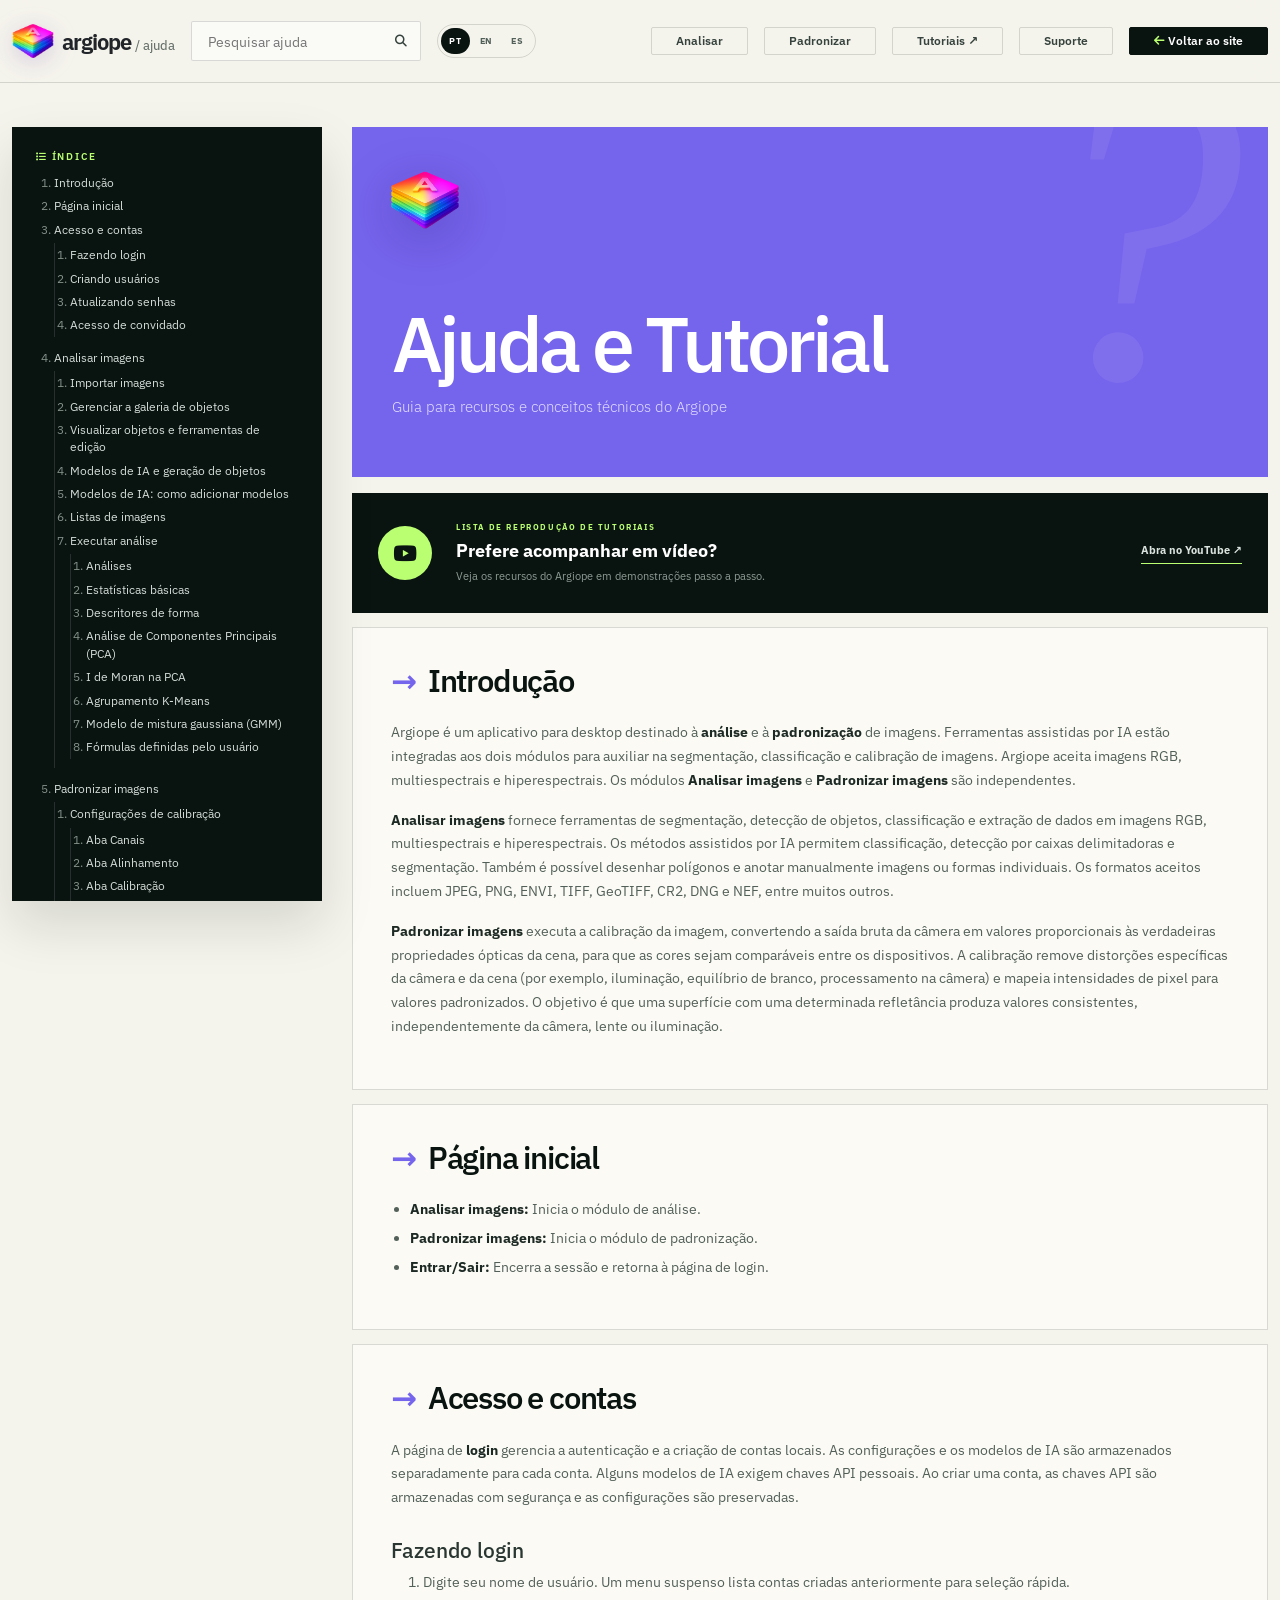
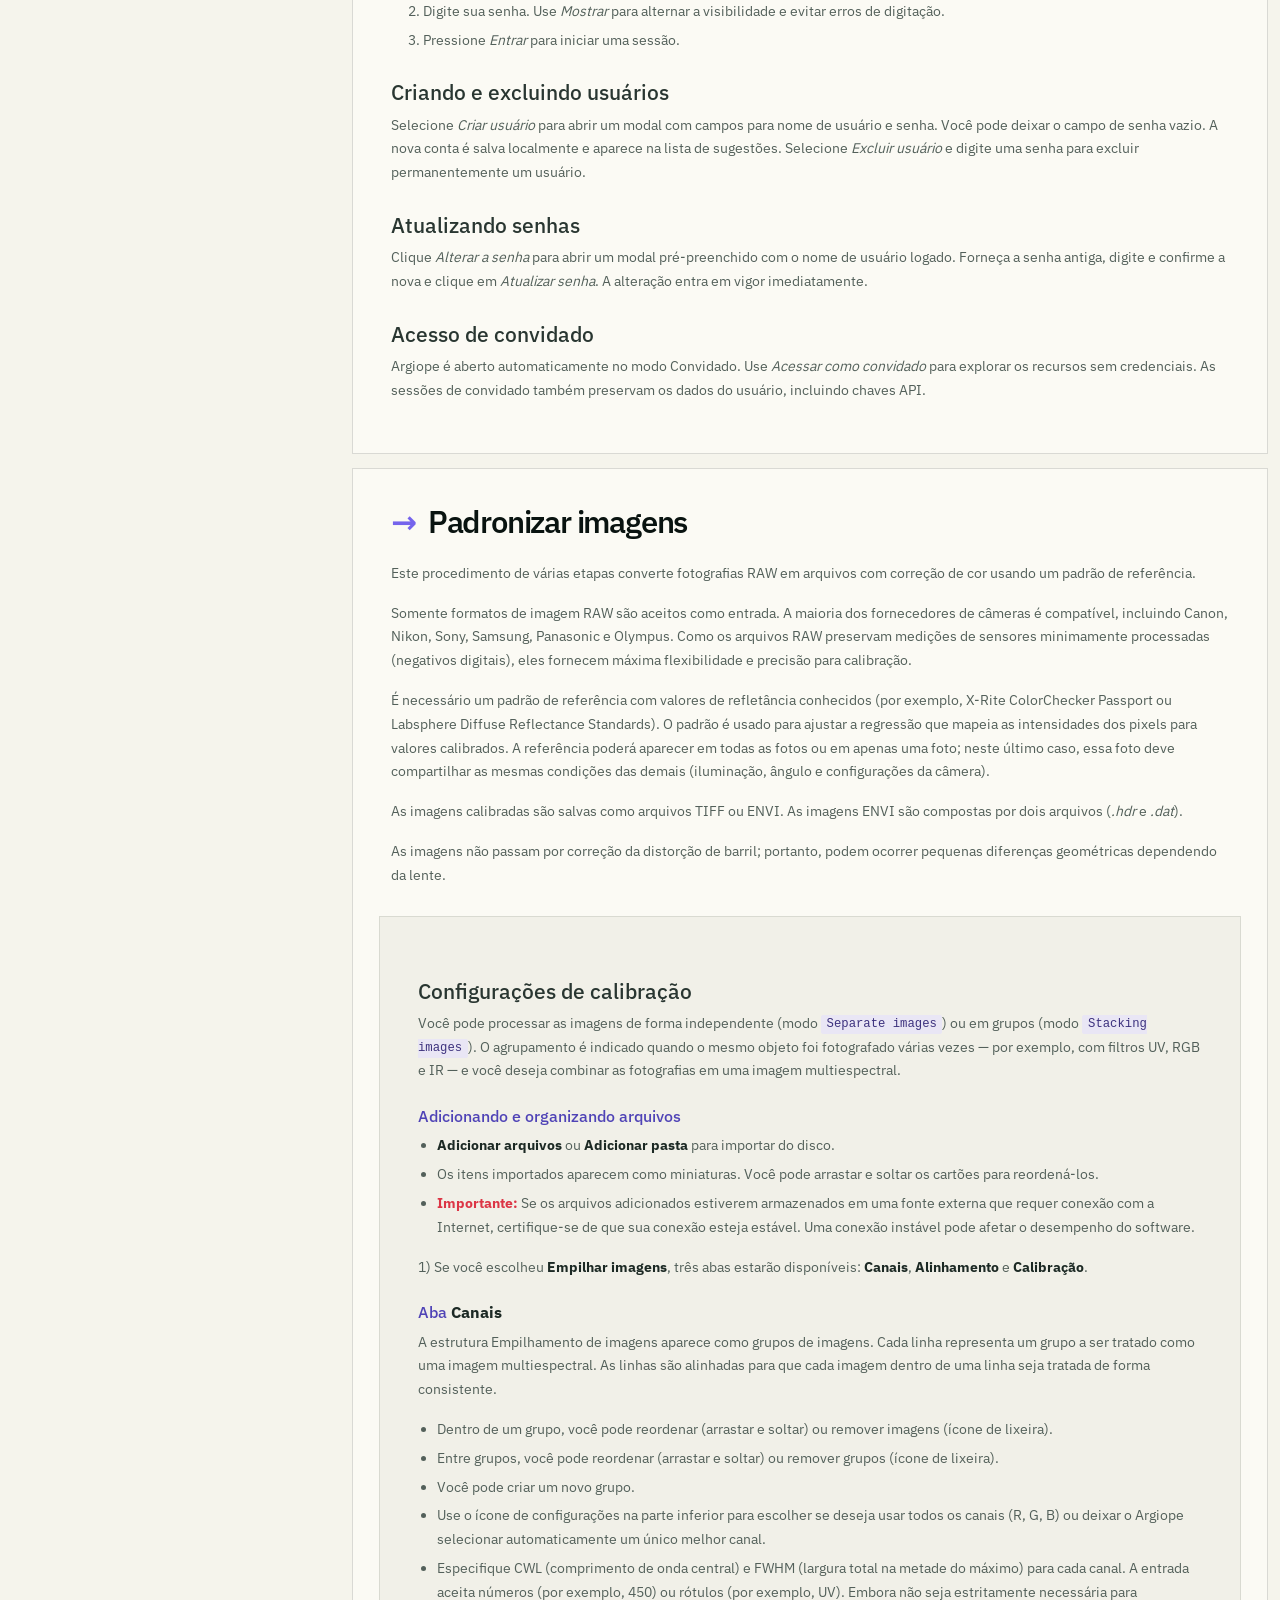
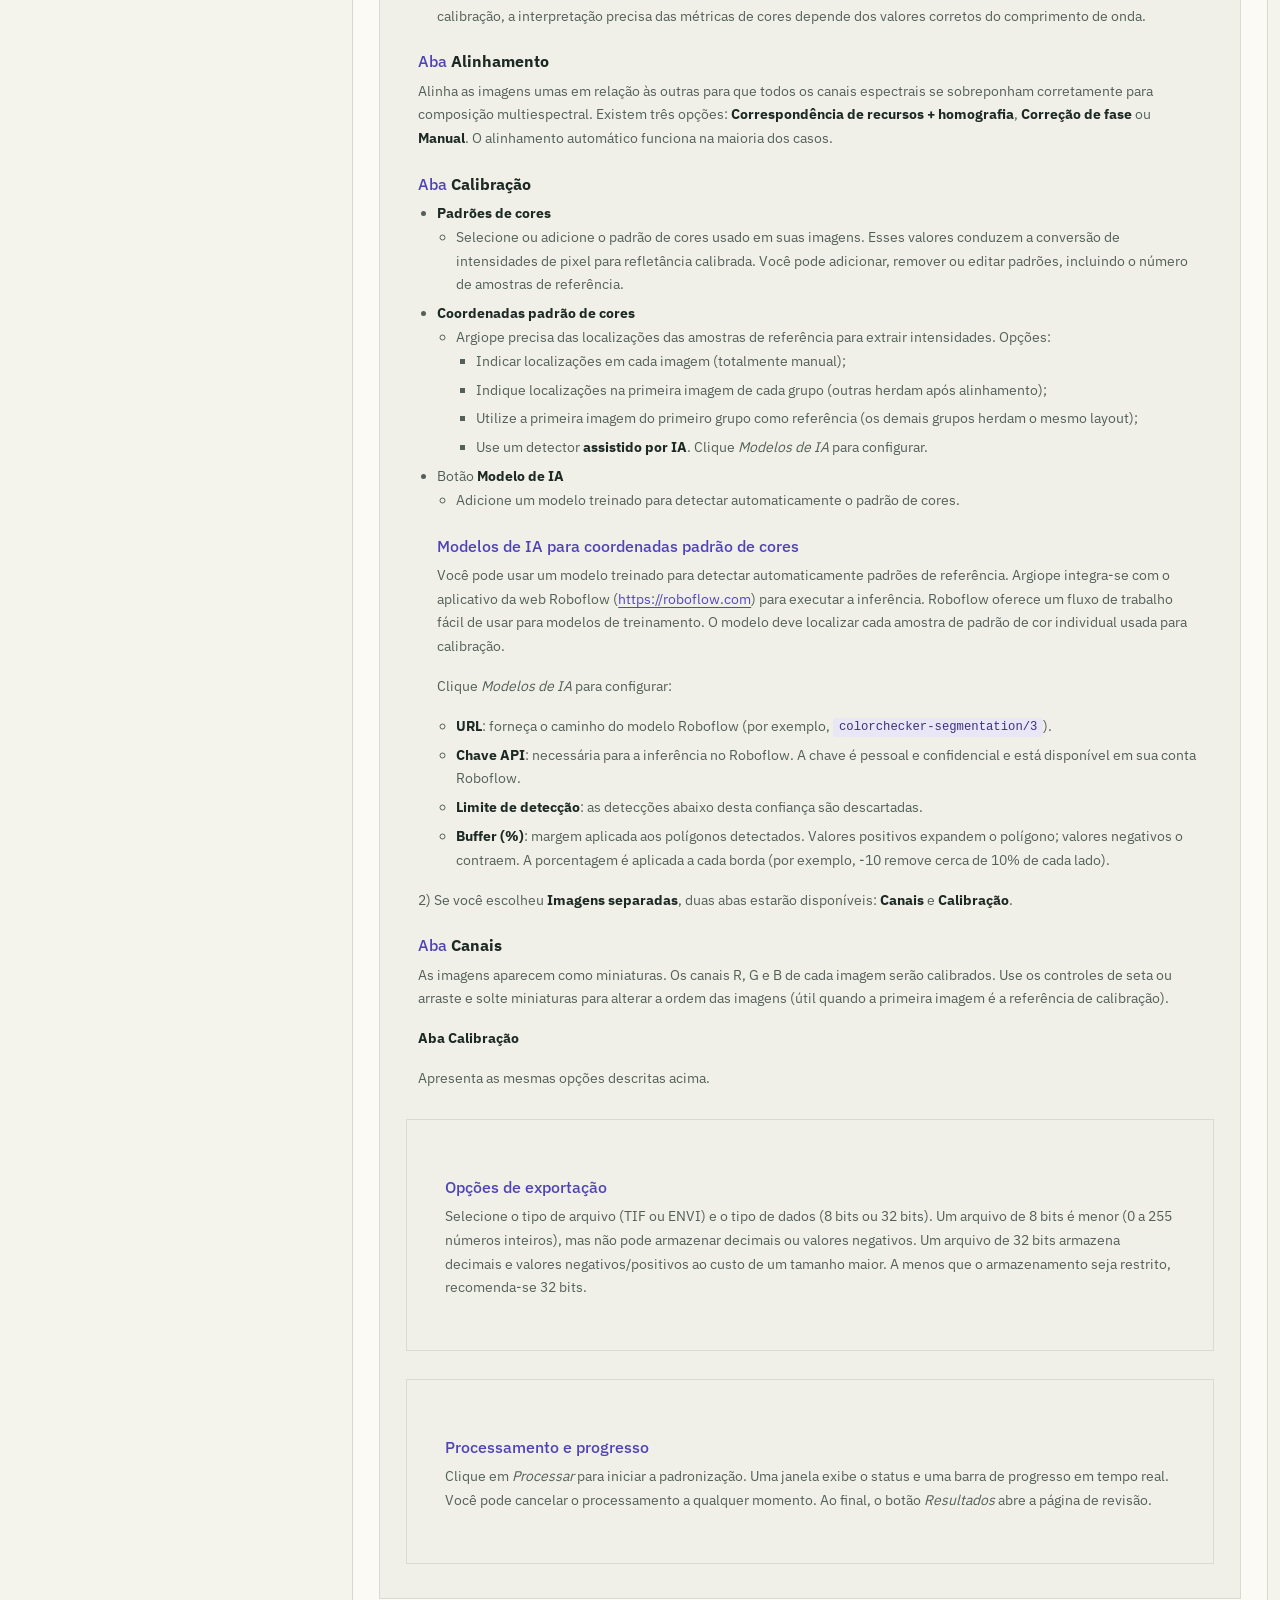
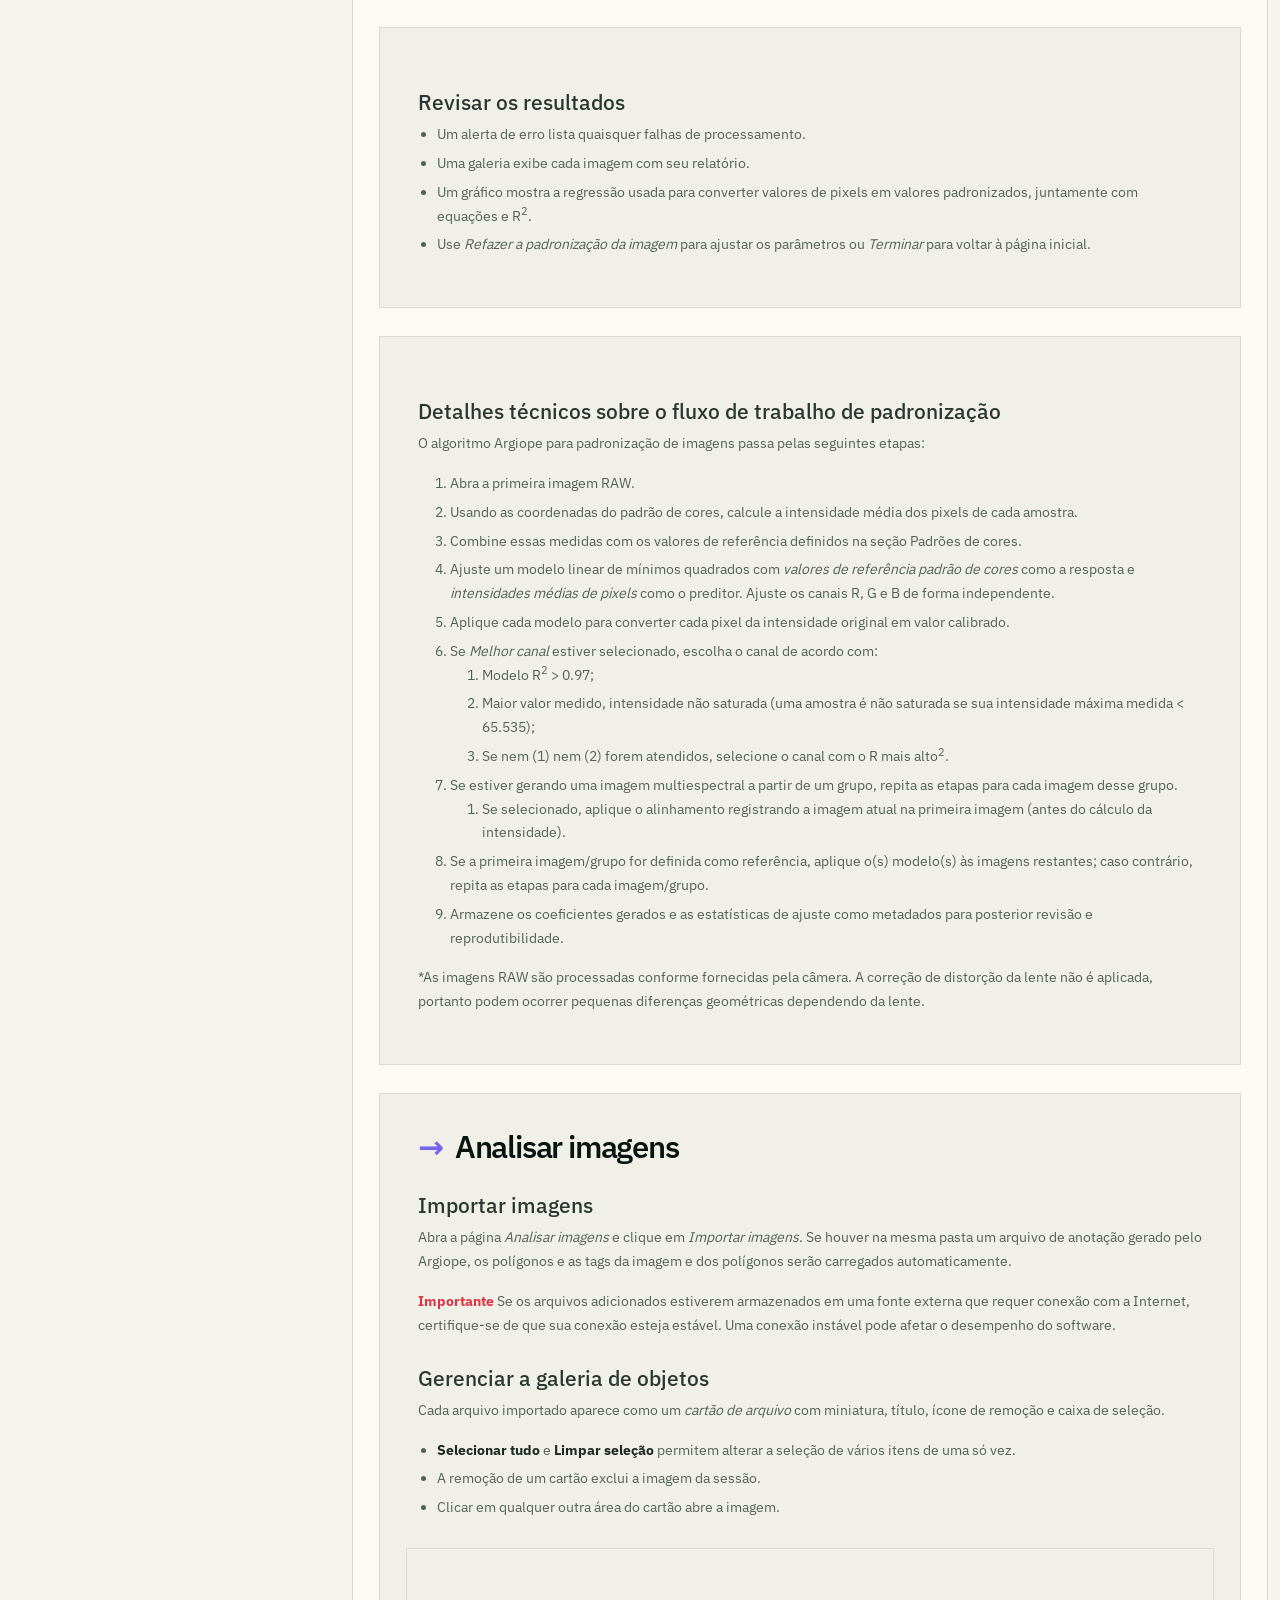
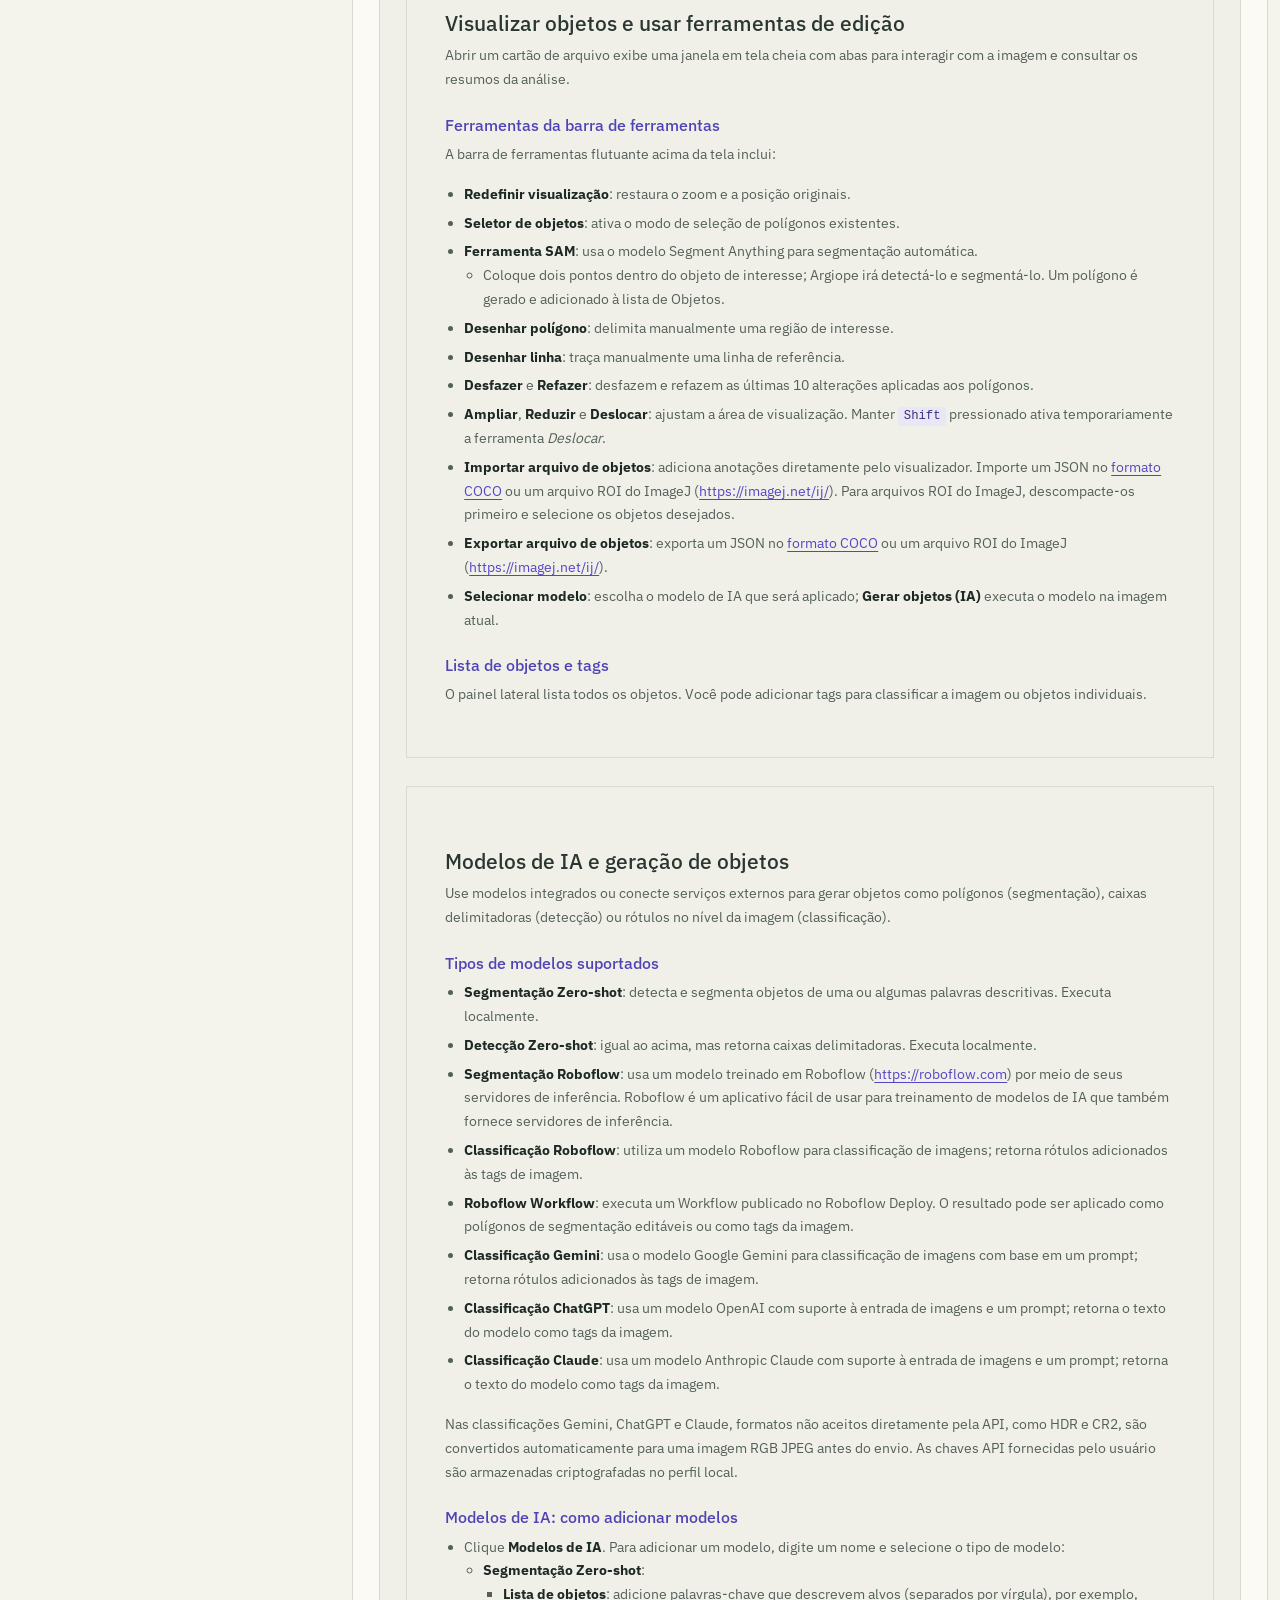
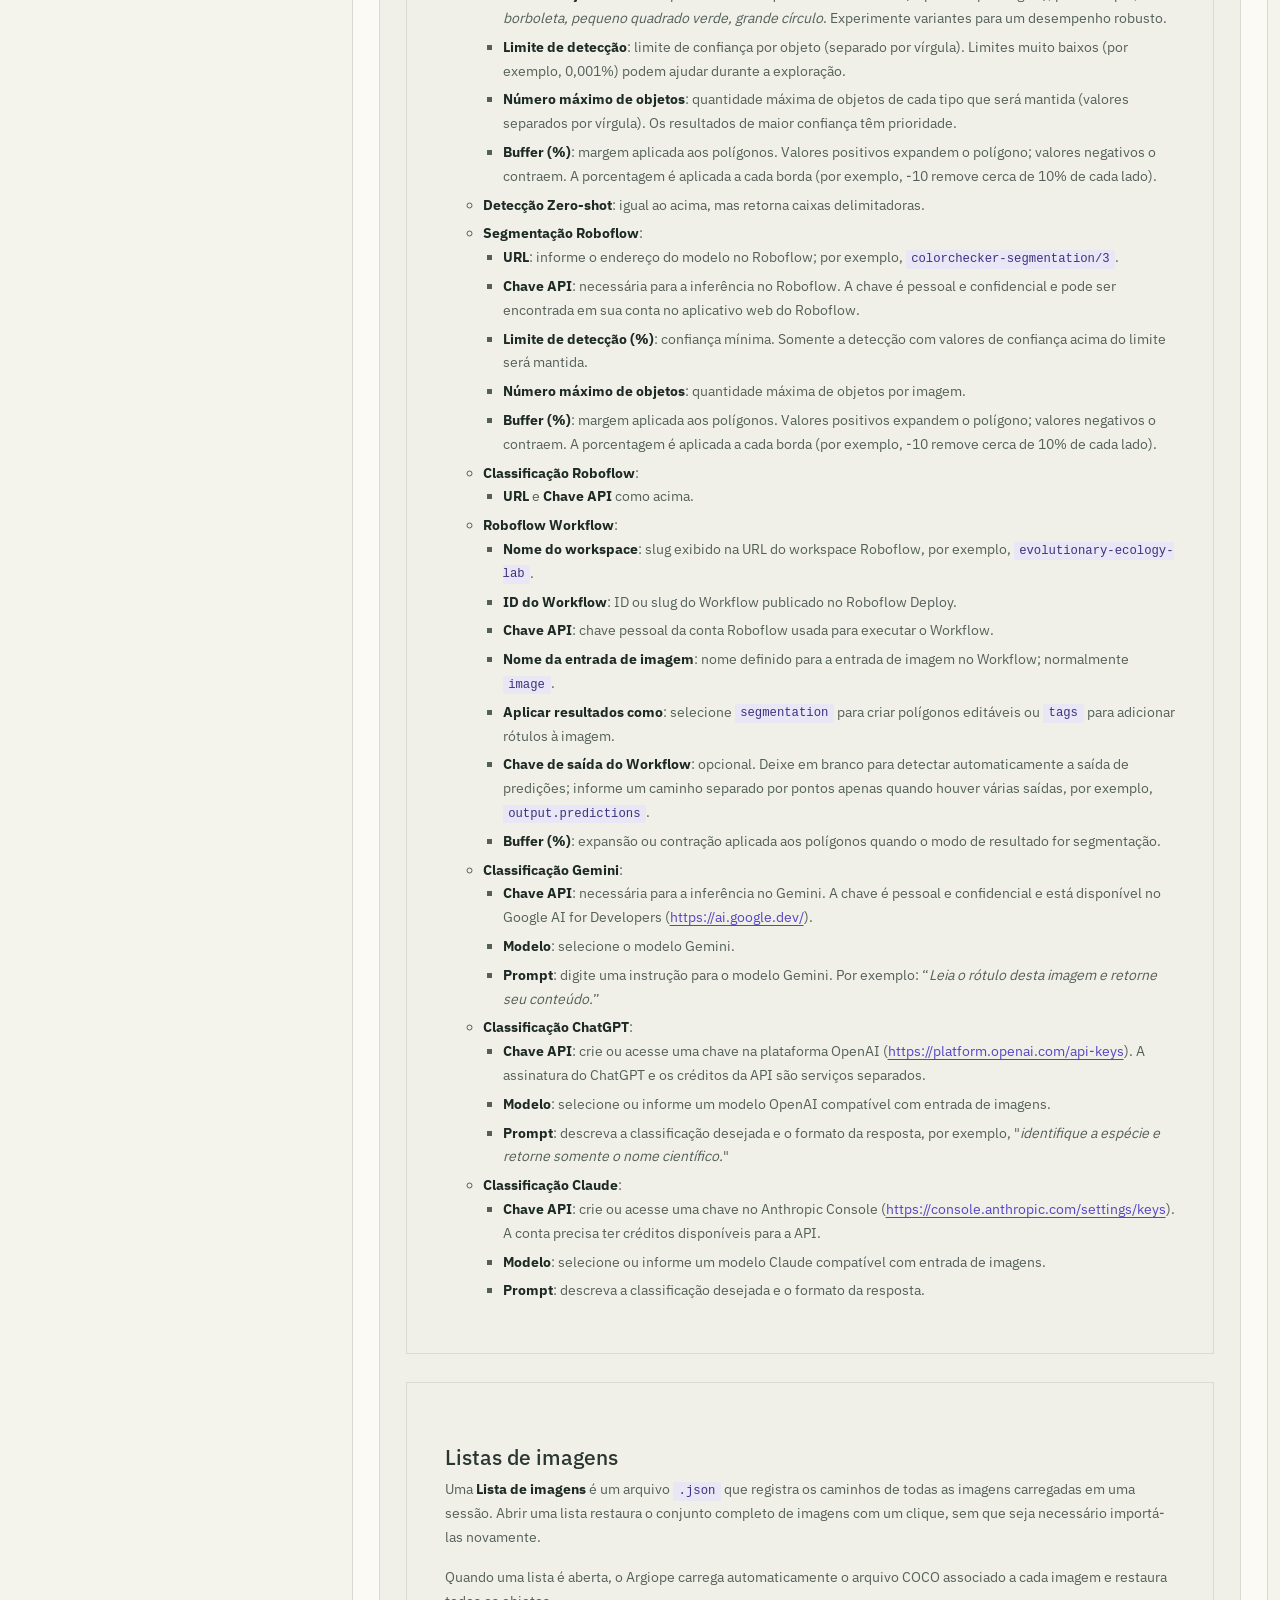
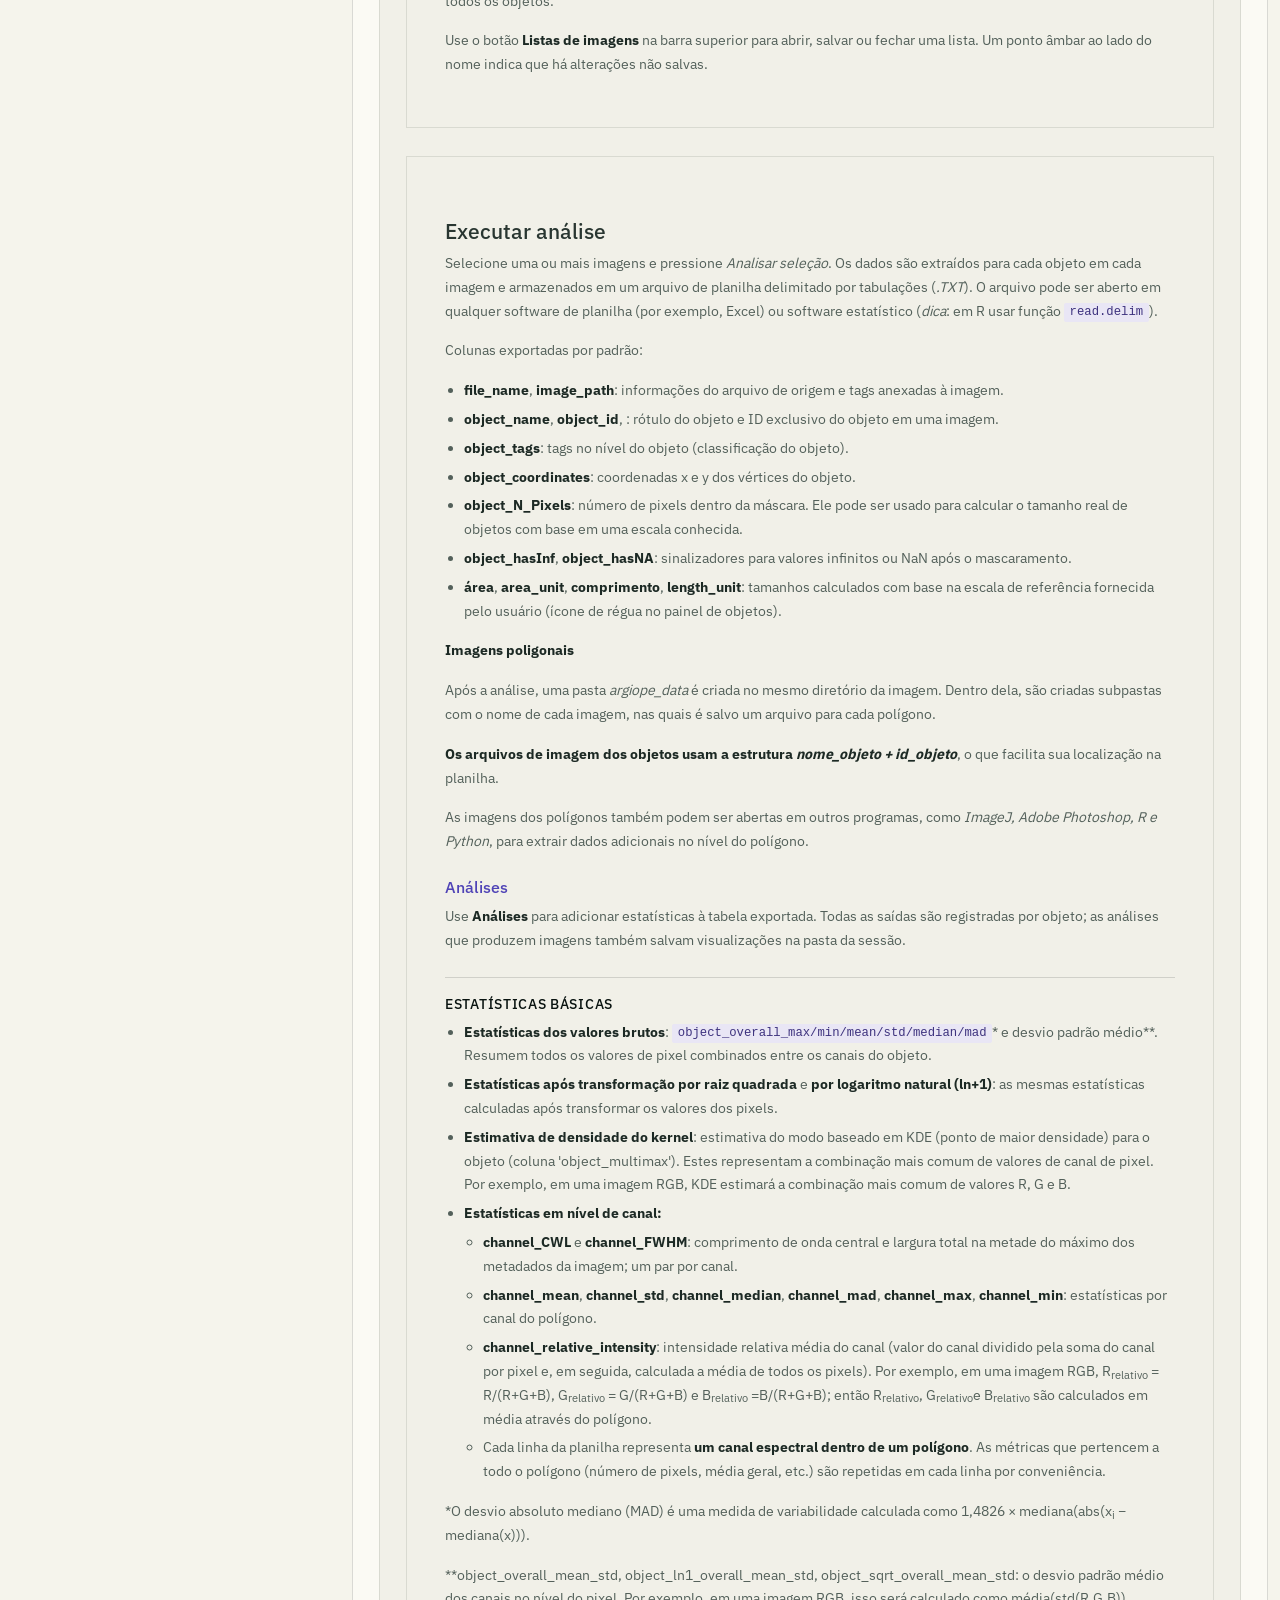
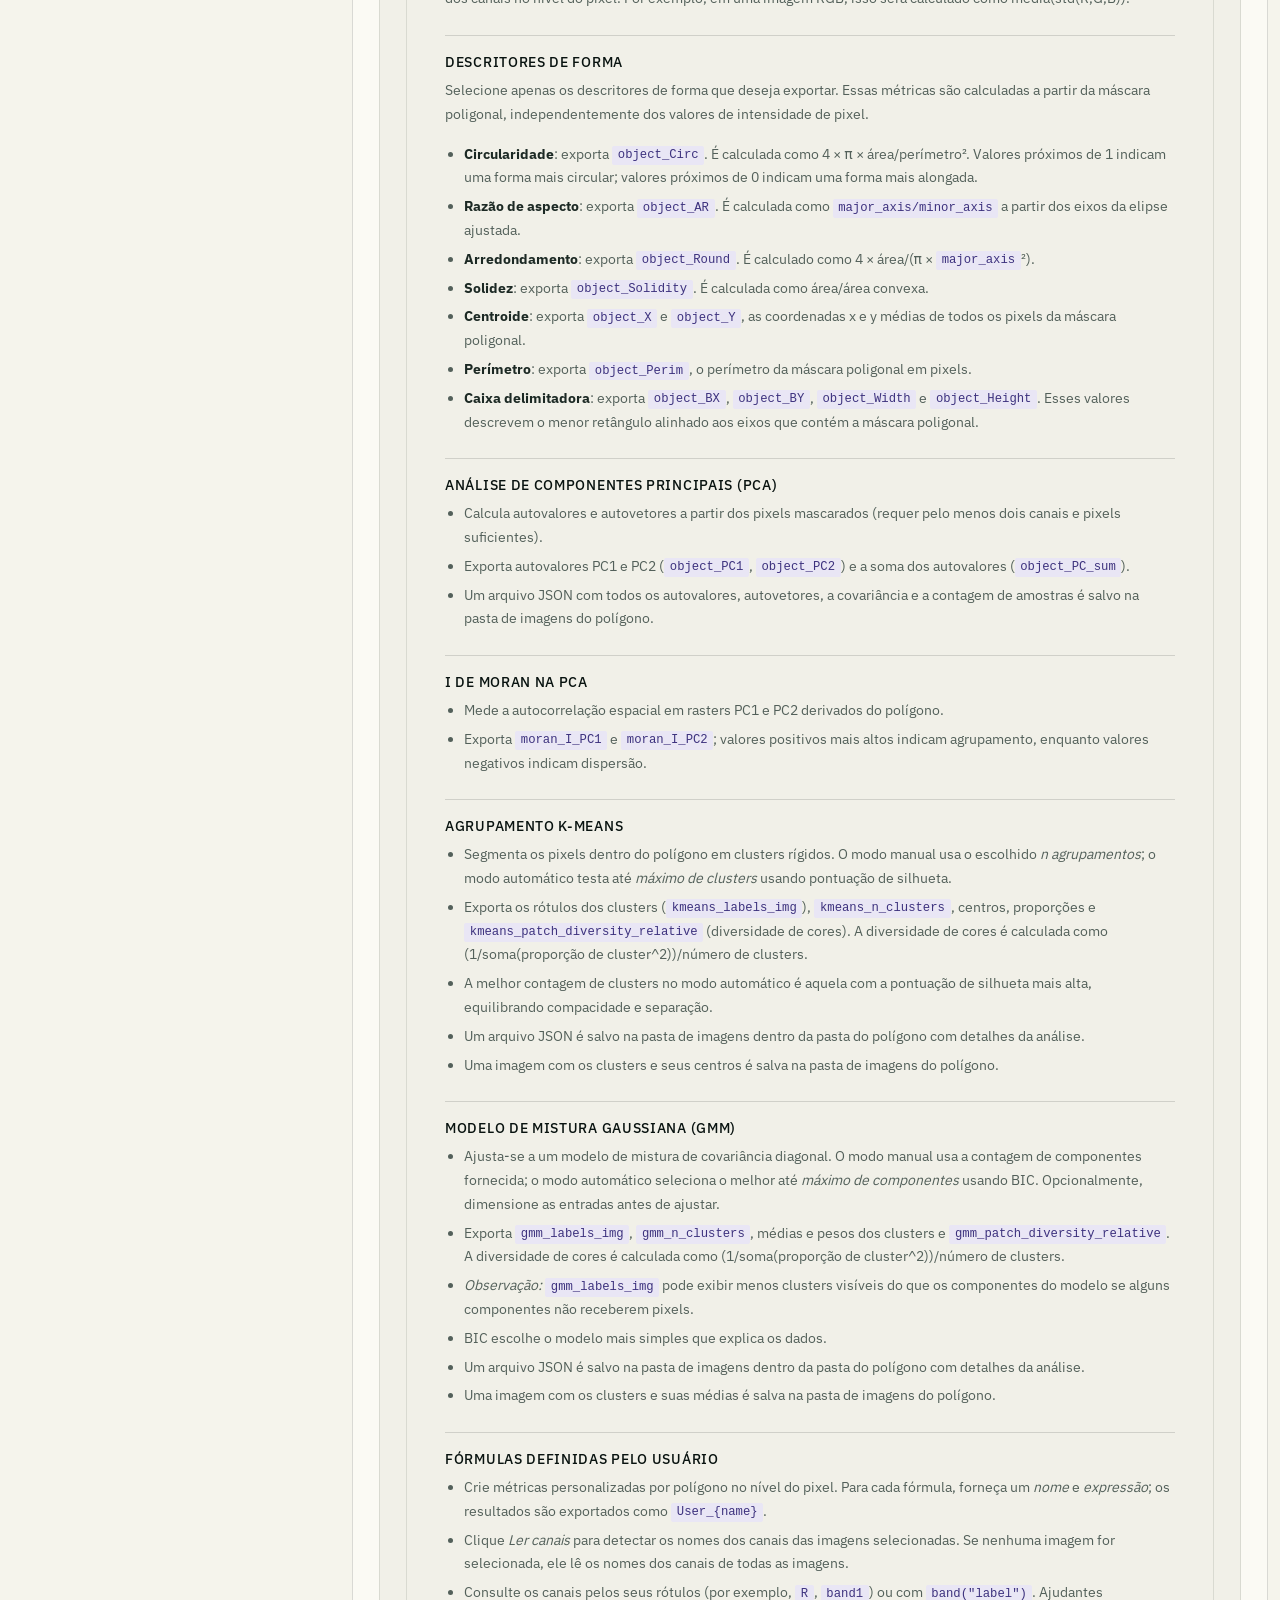
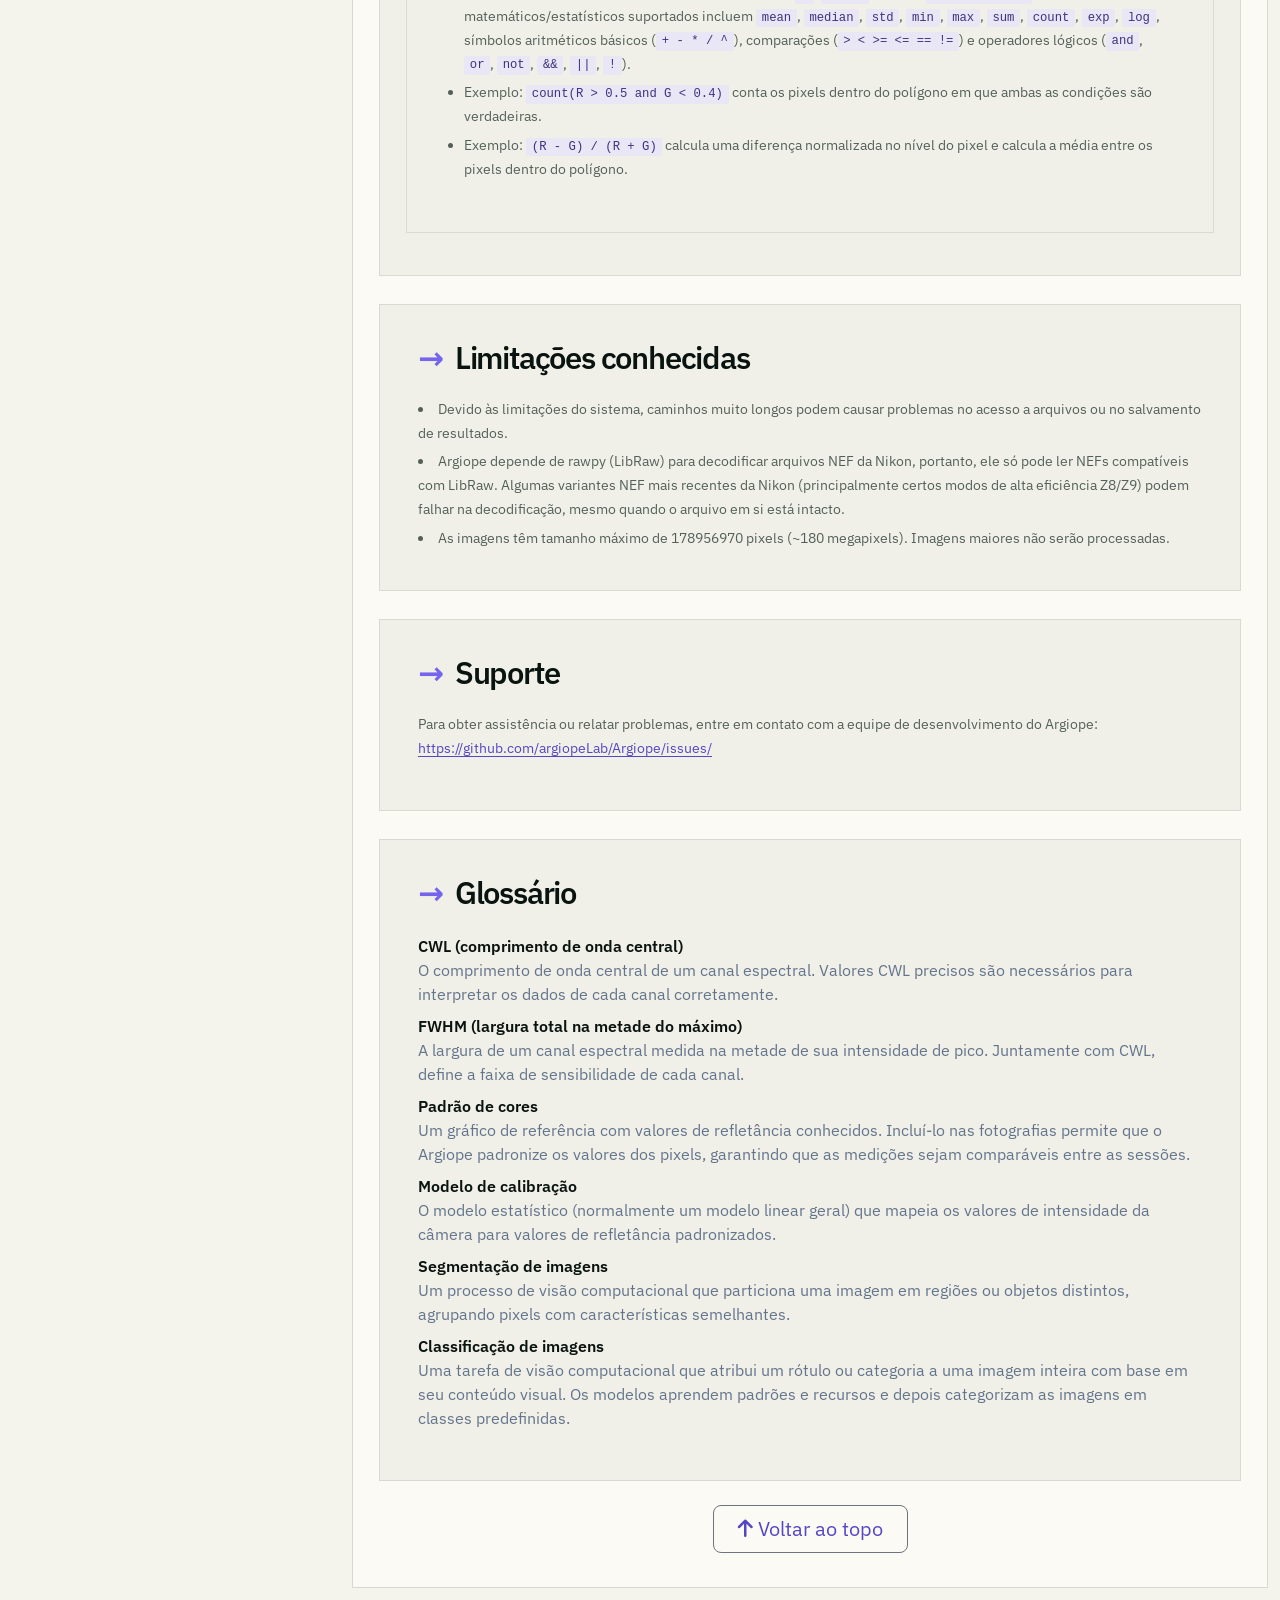
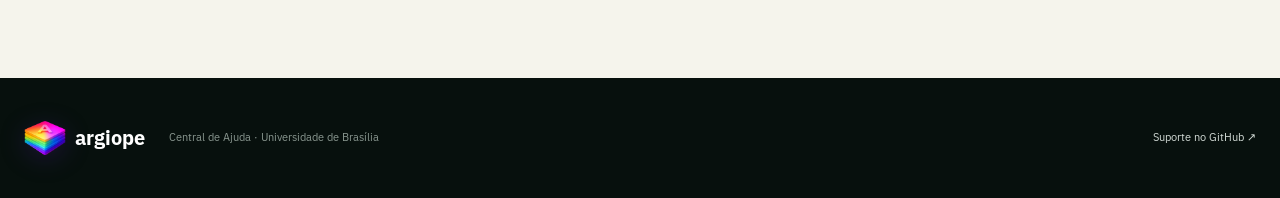
==== commit 89743f0e: "Add files via upload" ====
--- a/ajuda.html
+++ b/ajuda.html
@@ -215,34 +215,41 @@
 <li><a href="#guest">Acesso de convidado</a></li>
 </ol>
 </li>
-<li><a href="#analyze">Analisando Imagens</a>
+<li><a href="#analyze">Analisar imagens</a>
 <ol>
-<li><a href="#analysis-import">Importando Imagens</a></li>
-<li><a href="#analysis-gallery">Gerenciando a Galeria de Objetos</a></li>
-<li><a href="#analysis-viewer">Visualizando objetos e recursos de edição</a></li>
+<li><a href="#analysis-import">Importar imagens</a></li>
+<li><a href="#analysis-gallery">Gerenciar a galeria de objetos</a></li>
+<li><a href="#analysis-viewer">Visualizar objetos e ferramentas de edição</a></li>
 <li><a href="#analysis-ai">Modelos de IA e geração de objetos</a></li>
 <li><a href="#analysis-ai-how">Modelos de IA: como adicionar modelos</a></li>
 <li><a href="#image-lists">Listas de imagens</a></li>
-<li><a href="#analysis-run">Executando Análise</a>
+<li><a href="#analysis-run">Executar análise</a>
 <ol>
 <li><a href="#analysis-additional">Análises</a></li>
-</ol>
-</li>
-</ol>
-</li>
-<li><a href="#standardize">Padronizando Imagens</a>
+<li><a href="#analysis-basic-statistics">Estatísticas básicas</a></li>
+<li><a href="#analysis-shape-descriptors">Descritores de forma</a></li>
+<li><a href="#analysis-pca">Análise de Componentes Principais (PCA)</a></li>
+<li><a href="#analysis-moran">I de Moran na PCA</a></li>
+<li><a href="#analysis-kmeans">Agrupamento K-Means</a></li>
+<li><a href="#analysis-gmm">Modelo de mistura gaussiana (GMM)</a></li>
+<li><a href="#analysis-formulas">Fórmulas definidas pelo usuário</a></li>
+</ol>
+</li>
+</ol>
+</li>
+<li><a href="#standardize">Padronizar imagens</a>
 <ol>
 <li><a href="#calibration">Configurações de calibração</a>
 <ol>
-<li><a href="#cal-channels">Guia de Canais</a></li>
-<li><a href="#cal-alignment">Guia de Alinhamento</a></li>
-<li><a href="#cal-calibration">Guia de Calibração</a></li>
+<li><a href="#cal-channels">Aba Canais</a></li>
+<li><a href="#cal-alignment">Aba Alinhamento</a></li>
+<li><a href="#cal-calibration">Aba Calibração</a></li>
 <li><a href="#cal-ai">Modelos de IA e padrões de cores</a></li>
 <li><a href="#cal-export">Opções de exportação</a></li>
-<li><a href="#cal-progress">Processamento e Progresso</a></li>
-</ol>
-</li>
-<li><a href="#review">Revise os resultados</a></li>
+<li><a href="#cal-progress">Processamento e progresso</a></li>
+</ol>
+</li>
+<li><a href="#review">Revisar os resultados</a></li>
 <li><a href="#cal-workflow">Fluxo de trabalho de calibração técnica</a></li>
 </ol>
 </li>
@@ -258,13 +265,13 @@
 <h1>Ajuda e Tutorial</h1>
 <p class="lead">Guia para recursos e conceitos técnicos do Argiope</p>
 </header>
-<a class="help-tutorial-banner" href="https://www.youtube.com/playlist?list=PLUFucDpEwd5Pwd0zafdGdwaZ3mjYi294B" rel="noreferrer" target="_blank"><span><i class="fa-brands fa-youtube"></i></span><div>Aprenda a usar o Argiope com nossa playlist de tutoriais em vídeo.</div></a>
+<a class="help-tutorial-banner" href="https://www.youtube.com/playlist?list=PLUFucDpEwd5Pwd0zafdGdwaZ3mjYi294B" rel="noreferrer" target="_blank"><span><i class="fa-brands fa-youtube"></i></span><div><small>LISTA DE REPRODUÇÃO DE TUTORIAIS</small><strong>Prefere acompanhar em vídeo?</strong><p>Veja os recursos do Argiope em demonstrações passo a passo.</p></div><b>Abra no YouTube ↗</b></a>
 <!-- Sections -->
 <section class="section-card" id="introduction">
 <h3>Introdução</h3>
-<p>Argiope é um pacote de desktop para <strong>análise</strong> e <strong>padronização</strong> de imagens. Ferramentas assistidas por IA são integradas em ambos os módulos para oferecer suporte especializado.</p>
-<p><strong>Analisar Imagens</strong> fornece ferramentas para segmentação de imagens, detecção de objetos, classificação de imagens e extração de dados de imagens em imagens RGB, multiespectrais e hyperespectrais.</p>
-<p><strong>Padronizar imagens</strong> executa a calibração da imagem, convertendo a saída bruta da câmera em valores proporcionais às verdadeiras propriedades ópticas da cena, para que as cores sejam precisas e comparáveis.</p>
+<p>Argiope é um aplicativo para desktop destinado à <strong>análise</strong> e à <strong>padronização</strong> de imagens. Ferramentas assistidas por IA estão integradas aos dois módulos para auxiliar na segmentação, classificação e calibração de imagens. Argiope aceita imagens RGB, multiespectrais e hiperespectrais. Os módulos <strong>Analisar imagens</strong> e <strong>Padronizar imagens</strong> são independentes.</p>
+<p><strong>Analisar imagens</strong> fornece ferramentas de segmentação, detecção de objetos, classificação e extração de dados em imagens RGB, multiespectrais e hiperespectrais. Os métodos assistidos por IA permitem classificação, detecção por caixas delimitadoras e segmentação. Também é possível desenhar polígonos e anotar manualmente imagens ou formas individuais. Os formatos aceitos incluem JPEG, PNG, ENVI, TIFF, GeoTIFF, CR2, DNG e NEF, entre muitos outros.</p>
+<p><strong>Padronizar imagens</strong> executa a calibração da imagem, convertendo a saída bruta da câmera em valores proporcionais às verdadeiras propriedades ópticas da cena, para que as cores sejam comparáveis ​​entre os dispositivos. A calibração remove distorções específicas da câmera e da cena (por exemplo, iluminação, equilíbrio de branco, processamento na câmera) e mapeia intensidades de pixel para valores padronizados. O objetivo é que uma superfície com uma determinada refletância produza valores consistentes, independentemente da câmera, lente ou iluminação.</p>
 </section>
 <section class="section-card" id="home">
 <h3>Página inicial</h3>
@@ -276,124 +283,127 @@
 </section>
 <section class="section-card" id="access">
 <h3>Acesso e contas</h3>
-<p>A página <strong>Conectar-se</strong> gerencia a autenticação do usuário e a criação de conta local. As configurações do usuário e os modelos de IA são armazenados por conta. Alguns modelos compartilhados podem ser acessados por todos os usuários.</p>
+<p>A página de <strong>login</strong> gerencia a autenticação e a criação de contas locais. As configurações e os modelos de IA são armazenados separadamente para cada conta. Alguns modelos de IA exigem chaves API pessoais. Ao criar uma conta, as chaves API são armazenadas com segurança e as configurações são preservadas.</p>
 <section class="mt-3" id="login">
 <h4>Fazendo login</h4>
 <ol>
 <li>Digite seu nome de usuário. Um menu suspenso lista contas criadas anteriormente para seleção rápida.</li>
 <li>Digite sua senha. Use <em>Mostrar</em> para alternar a visibilidade e evitar erros de digitação.</li>
-<li>Clique em <em>Conectar-se</em> para iniciar uma sessão.</li>
+<li>Pressione <em>Entrar</em> para iniciar uma sessão.</li>
 </ol>
 </section>
 <section class="mt-3" id="create-user">
 <h4>Criando e excluindo usuários</h4>
-<p>Selecione <em>Criar usuário</em> para abrir um modal com campos para nome de usuário e senha. Você pode deixar o campo de senha vazio. A nova conta é salva localmente e aparece na lista de sugestões.</p>
+<p>Selecione <em>Criar usuário</em> para abrir um modal com campos para nome de usuário e senha. Você pode deixar o campo de senha vazio. A nova conta é salva localmente e aparece na lista de sugestões. Selecione <em>Excluir usuário</em> e digite uma senha para excluir permanentemente um usuário.</p>
 </section>
 <section class="mt-3" id="update-password">
 <h4>Atualizando senhas</h4>
-<p>Clique em <em>Alterar senha</em> para abrir um modal pré-preenchido com o nome de usuário logado. Forneça a senha antiga, digite e confirme a nova e clique em <em>Atualizar senha</em>. A alteração é salva imediatamente.</p>
+<p>Clique <em>Alterar a senha</em> para abrir um modal pré-preenchido com o nome de usuário logado. Forneça a senha antiga, digite e confirme a nova e clique em <em>Atualizar senha</em>. A alteração entra em vigor imediatamente.</p>
 </section>
 <section class="mt-3" id="guest">
 <h4>Acesso de convidado</h4>
-<p>Argiope abre automaticamente como convidado. Use <em>Acessar como convidado</em> para explorar recursos sem credenciais. As sessões de convidados também persistem os dados do usuário, incluindo modelos e anotações.</p>
+<p>Argiope é aberto automaticamente no modo Convidado. Use <em>Acessar como convidado</em> para explorar os recursos sem credenciais. As sessões de convidado também preservam os dados do usuário, incluindo chaves API.</p>
 </section>
 </section>
 <section class="section-card" id="standardize">
-<h3>Padronizando Imagens</h3>
+<h3>Padronizar imagens</h3>
 <p>Este procedimento de várias etapas converte fotografias RAW em arquivos com correção de cor usando um padrão de referência.</p>
-<p>Somente formatos de imagem RAW são aceitos como entrada. A maioria dos fornecedores de câmeras é compatível, incluindo Canon, Nikon, Sony, Samsung, Panasonic e Olympus. Como os arquivos RAW preservam os dados brutos do sensor, oferecem maior flexibilidade para processamento.</p>
-<p>É necessário um padrão de referência com valores de refletância conhecidos (por exemplo, X-Rite ColorChecker Passport ou Labsphere Diffuse Reflectance Standards). O padrão é usado para ajustar a relação entre os valores de pixel e os valores de refletância verdadeiros.</p>
+<p>Somente formatos de imagem RAW são aceitos como entrada. A maioria dos fornecedores de câmeras é compatível, incluindo Canon, Nikon, Sony, Samsung, Panasonic e Olympus. Como os arquivos RAW preservam medições de sensores minimamente processadas (negativos digitais), eles fornecem máxima flexibilidade e precisão para calibração.</p>
+<p>É necessário um padrão de referência com valores de refletância conhecidos (por exemplo, X-Rite ColorChecker Passport ou Labsphere Diffuse Reflectance Standards). O padrão é usado para ajustar a regressão que mapeia as intensidades dos pixels para valores calibrados. A referência poderá aparecer em todas as fotos ou em apenas uma foto; neste último caso, essa foto deve compartilhar as mesmas condições das demais (iluminação, ângulo e configurações da câmera).</p>
 <p>As imagens calibradas são salvas como arquivos TIFF ou ENVI. As imagens ENVI são compostas por dois arquivos (<em>.hdr</em> e <em>.dat</em>).</p>
-<p>As imagens não passam por correções de distorção de barril que podem introduzir pequenas distorções dependendo do tipo de lente.</p>
+<p>As imagens não passam por correção da distorção de barril; portanto, podem ocorrer pequenas diferenças geométricas dependendo da lente.</p>
 <section class="section-card" id="calibration">
 <h4>Configurações de calibração</h4>
-<p>Você pode tratar imagens de forma independente (modo de processamento <code>Separate images</code>) ou como grupos (modo de processamento <code>Stacking images</code>). O agrupamento é pretendido para imagens de múltiplos canais que devem ser alinhadas e processadas juntas.</p>
+<p>Você pode processar as imagens de forma independente (modo <code>Separate images</code>) ou em grupos (modo <code>Stacking images</code>). O agrupamento é indicado quando o mesmo objeto foi fotografado várias vezes — por exemplo, com filtros UV, RGB e IR — e você deseja combinar as fotografias em uma imagem multiespectral.</p>
 <section class="mt-2" id="fm-add">
 <h5>Adicionando e organizando arquivos</h5>
 <ul>
-<li><strong>Adicionar arquivos</strong> ou <strong>Adicionar pasta</strong> para importar do disco.</li>
-<li>Os itens importados aparecem como miniaturas. Você pode arrastar e soltar os cartões para reordená-los.</li>
+<li><strong>Adicionar arquivos</strong> ou <strong>Adicionar pasta</strong> para importar do disco.
+              </li><li>Os itens importados aparecem como miniaturas. Você pode arrastar e soltar os cartões para reordená-los.</li>
 <li>
 <strong class="text-danger">Importante:</strong>
-Se os arquivos adicionados estiverem armazenados em uma fonte externa que requer conexão com a Internet, certifique-se de que sua conexão esteja estável. Uma conexão instável pode afetar o processamento.
-</li>
+                Se os arquivos adicionados estiverem armazenados em uma fonte externa que requer conexão com a Internet, certifique-se de que sua conexão esteja estável. Uma conexão instável pode afetar o desempenho do software.
+              </li>
 </ul>
 </section>
 <section class="mt-2" id="cal-channels">
-<p>1) Se você escolheu <strong>Empilhar imagens</strong>, três abas estão disponíveis: <strong>Canais</strong>, <strong>Alinhamento</strong> e <strong>Calibração</strong>.</p>
-<h5>Guia de Canais</h5>
-<p>A estrutura de Empilhamento de imagens aparece como grupos de imagens. Cada linha representa um grupo a ser tratado como uma imagem multiespectral. As linhas são alinhadas para que cada imagem dentro do grupo corresponda aos mesmos objetos espaciais.</p>
+<p>1) Se você escolheu <strong>Empilhar imagens</strong>, três abas estarão disponíveis: <strong>Canais</strong>, <strong>Alinhamento</strong> e <strong>Calibração</strong>.</p>
+<h5>Aba <strong>Canais</strong></h5>
+<p>A estrutura Empilhamento de imagens aparece como grupos de imagens. Cada linha representa um grupo a ser tratado como uma imagem multiespectral. As linhas são alinhadas para que cada imagem dentro de uma linha seja tratada de forma consistente.</p>
 <ul>
 <li>Dentro de um grupo, você pode reordenar (arrastar e soltar) ou remover imagens (ícone de lixeira).</li>
 <li>Entre grupos, você pode reordenar (arrastar e soltar) ou remover grupos (ícone de lixeira).</li>
 <li>Você pode criar um novo grupo.</li>
 <li>Use o ícone de configurações na parte inferior para escolher se deseja usar todos os canais (R, G, B) ou deixar o Argiope selecionar automaticamente um único melhor canal.</li>
-<li>Especifique CWL (comprimento de onda central) e FWHM (largura total na metade do máximo) para cada canal. A entrada aceita números (por exemplo, 450) ou rótulos (por exemplo, UV). Embora não seja obrigatório, é fortemente recomendado para análises espectrais precisas.</li>
+<li>Especifique CWL (comprimento de onda central) e FWHM (largura total na metade do máximo) para cada canal. A entrada aceita números (por exemplo, 450) ou rótulos (por exemplo, UV). Embora não seja estritamente necessária para calibração, a interpretação precisa das métricas de cores depende dos valores corretos do comprimento de onda.</li>
 </ul>
 </section>
 <section class="mt-2" id="cal-alignment">
-<h5>Guia de Alinhamento</h5>
-<p>Alinha as imagens umas em relação às outras para que todos os canais espectrais se sobreponham corretamente para composição multiespectral. Existem três opções: <strong>Correspondência de recursos + homografia</strong>, <strong>Correção de fase</strong> ou <strong>Manual</strong>. O alinhamento automático funciona na maioria dos casos.</p>
+<h5>Aba <strong>Alinhamento</strong></h5>
+<p>Alinha as imagens umas em relação às outras para que todos os canais espectrais se sobreponham corretamente para composição multiespectral. Existem três opções: 
+              <strong>Correspondência de recursos + homografia</strong>, <strong>Correção de fase</strong> ou <strong>Manual</strong>. O alinhamento automático funciona na maioria dos casos.
+            </p>
 <section class="mt-2" id="cal-calibration">
-<h5>Guia de Calibração</h5>
+<h5>Aba <strong>Calibração</strong></h5>
 <ul>
 <li><strong>Padrões de cores</strong>
 <ul>
-<li>Selecione ou adicione o padrão de cores usado em suas imagens. Esses valores conduzem a conversão de intensidades de pixel para refletância calibrada. Você pode adicionar, remover ou editar padrões conforme necessário.</li>
-</ul>
-</li>
-<li><strong>Coordenadas do padrão de cores</strong>
+<li>Selecione ou adicione o padrão de cores usado em suas imagens. Esses valores conduzem a conversão de intensidades de pixel para refletância calibrada. Você pode adicionar, remover ou editar padrões, incluindo o número de amostras de referência.</li>
+</ul>
+</li>
+<li><strong>Coordenadas padrão de cores</strong>
 <ul>
 <li>Argiope precisa das localizações das amostras de referência para extrair intensidades. Opções:
-<ul>
+                    <ul>
 <li>Indicar localizações em cada imagem (totalmente manual);</li>
 <li>Indique localizações na primeira imagem de cada grupo (outras herdam após alinhamento);</li>
 <li>Utilize a primeira imagem do primeiro grupo como referência (os demais grupos herdam o mesmo layout);</li>
-<li>Use um detector <strong>assistido por IA</strong>. Clique em <em>Modelos de IA</em> para configurar.</li>
-</ul>
-</li>
-</ul>
-</li>
-<li><strong>Botão Modelo de IA</strong>
-<ul>
+<li>Use um detector <strong>assistido por IA</strong>. Clique <em>Modelos de IA</em> para configurar.</li>
+</ul>
+</li>
+</ul>
+</li>
+<li>Botão <strong>Modelo de IA</strong>
+                <ul>
 <li>Adicione um modelo treinado para detectar automaticamente o padrão de cores.</li>
 </ul>
 </li>
 <section class="mt-2" id="cal-ai">
-<h5>Modelos de IA para coordenadas do padrão de cores</h5>
-<p>Você pode usar um modelo treinado para detectar automaticamente padrões de referência. Argiope integra-se com o aplicativo da web Roboflow (<a href="https://roboflow.com">https://roboflow.com</a>). Roboflow oferece um fluxo de trabalho fácil de usar para modelos de treinamento. O modelo deve localizar cada amostra de padrão de cor individual usada para calibração.</p>
-<p>Clique em <em>Modelos de IA</em> para configurar:</p>
+<h5>Modelos de IA para coordenadas padrão de cores</h5>
+<p>Você pode usar um modelo treinado para detectar automaticamente padrões de referência. Argiope integra-se com o aplicativo da web Roboflow (<a href="https://roboflow.com">https://roboflow.com</a>) para executar a inferência.
+            Roboflow oferece um fluxo de trabalho fácil de usar para modelos de treinamento. O modelo deve localizar cada amostra de padrão de cor individual usada para calibração.</p>
+<p>Clique <em>Modelos de IA</em> para configurar:</p>
 <ul>
 <li><strong>URL</strong>: forneça o caminho do modelo Roboflow (por exemplo, <code>colorchecker-segmentation/3</code>).</li>
-<li><strong>Chave API</strong>: necessária para inferência Roboflow. Sua chave API é pessoal e confidencial (disponível em sua conta Roboflow).</li>
+<li><strong>Chave API</strong>: necessária para a inferência no Roboflow. A chave é pessoal e confidencial e está disponível em sua conta Roboflow.</li>
 <li><strong>Limite de detecção</strong>: as detecções abaixo desta confiança são descartadas.</li>
-<li><strong>Tampão (%)</strong>: deslocamento da borda aplicado aos polígonos detectados. Os valores positivos dilatam para fora; valores negativos sofrem erosão para dentro. A porcentagem é aplicada por borda.</li>
-</ul>
-</section>
-</ul>
-<p>2) Se você escolheu <strong>Imagens separadas</strong>, duas abas estão disponíveis: <strong>Canais</strong> e <strong>Calibração</strong>.</p>
-<h5>Guia de Canais</h5>
-<p>As imagens aparecem como miniaturas. Os canais R, G e B de cada imagem serão calibrados. Use os controles de seta ou arraste e solte miniaturas para alterar a ordem das imagens (útil quando a primeira imagem serve como referência).</p>
-<p><strong>Guia de Calibração</strong></p>
-<p>As mesmas opções acima se aplicam.</p>
+<li><strong>Buffer (%)</strong>: margem aplicada aos polígonos detectados. Valores positivos expandem o polígono; valores negativos o contraem. A porcentagem é aplicada a cada borda (por exemplo, -10 remove cerca de 10% de cada lado).</li>
+</ul>
+</section>
+</ul>
+<p>2) Se você escolheu <strong>Imagens separadas</strong>, duas abas estarão disponíveis: <strong>Canais</strong> e <strong>Calibração</strong>.</p>
+<h5>Aba <strong>Canais</strong></h5>
+<p>As imagens aparecem como miniaturas. Os canais R, G e B de cada imagem serão calibrados. Use os controles de seta ou arraste e solte miniaturas para alterar a ordem das imagens (útil quando a primeira imagem é a referência de calibração).</p>
+<p><strong>Aba Calibração</strong></p>
+<p>Apresenta as mesmas opções descritas acima.</p>
 </section>
 <section class="section-card" id="cal-export">
 <h5>Opções de exportação</h5>
-<p>Selecione o tipo de arquivo (TIF ou ENVI) e o tipo de dados (8 bits ou 32 bits). Um arquivo de 8 bits é menor (0 a 255 números inteiros), mas não pode armazenar decimais ou valores negativos. Um arquivo de 32 bits oferece maior precisão e intervalo de valores.</p>
+<p>Selecione o tipo de arquivo (TIF ou ENVI) e o tipo de dados (8 bits ou 32 bits). Um arquivo de 8 bits é menor (0 a 255 números inteiros), mas não pode armazenar decimais ou valores negativos. Um arquivo de 32 bits armazena decimais e valores negativos/positivos ao custo de um tamanho maior. A menos que o armazenamento seja restrito, recomenda-se 32 bits.</p>
 </section>
 <section class="section-card" id="cal-progress">
-<h5>Processamento e Progresso</h5>
-<p>Clique em <em>Processar</em> para iniciar a padronização. Um modal exibe texto de status e uma barra de progresso ao vivo. Você pode abortar a qualquer momento. Quando concluído, a página de <em>Resultados</em> mostra os arquivos processados e estatísticas de calibração.</p>
+<h5>Processamento e progresso</h5>
+<p>Clique em <em>Processar</em> para iniciar a padronização. Uma janela exibe o status e uma barra de progresso em tempo real. Você pode cancelar o processamento a qualquer momento. Ao final, o botão <em>Resultados</em> abre a página de revisão.</p>
 </section>
 </section>
 </section>
 <section class="section-card" id="review">
-<h4>Revise os resultados</h4>
+<h4>Revisar os resultados</h4>
 <ul>
 <li>Um alerta de erro lista quaisquer falhas de processamento.</li>
 <li>Uma galeria exibe cada imagem com seu relatório.</li>
 <li>Um gráfico mostra a regressão usada para converter valores de pixels em valores padronizados, juntamente com equações e R<sup>2</sup>.</li>
-<li>Use <em>Refazer a padronização da imagem</em> para ajustar parâmetros ou <em>Concluir</em> para retornar à página inicial.</li>
+<li>Use <em>Refazer a padronização da imagem</em> para ajustar os parâmetros ou <em>Terminar</em> para voltar à página inicial.</li>
 </ul>
 </section>
 <section class="section-card" id="cal-workflow">
@@ -401,67 +411,67 @@
 <p>O algoritmo Argiope para padronização de imagens passa pelas seguintes etapas:</p>
 <ol>
 <li>Abra a primeira imagem RAW.</li>
-<li>Usando as coordenadas do padrão de cores, calcule a intensidade média de pixel para cada amostra.</li>
+<li>Usando as coordenadas do padrão de cores, calcule a intensidade média dos pixels de cada amostra.</li>
 <li>Combine essas medidas com os valores de referência definidos na seção Padrões de cores.</li>
-<li>Ajuste um modelo linear de mínimos quadrados com <i>valores de referência do padrão de cores</i> como a resposta e <i>intensidades médias de pixels</i> como o preditor. Ajuste os canais R, G e B separadamente.</li>
+<li>Ajuste um modelo linear de mínimos quadrados com <i>valores de referência padrão de cores</i> como a resposta e <i>intensidades médias de pixels</i> como o preditor. Ajuste os canais R, G e B de forma independente.</li>
 <li>Aplique cada modelo para converter cada pixel da intensidade original em valor calibrado.</li>
 <li>Se <i>Melhor canal</i> estiver selecionado, escolha o canal de acordo com:
-<ol>
-<li>Modelo R<sup>2</sup> &gt; 0,97;</li>
+            <ol>
+<li>Modelo R<sup>2</sup> &gt; 0.97;</li>
 <li>Maior valor medido, intensidade não saturada (uma amostra é não saturada se sua intensidade máxima medida &lt; 65.535);</li>
-<li>Se nem (1) nem (2) forem atendidos, selecione o canal com o R<sup>2</sup> mais alto.</li>
-</ol>
-</li>
-<li>Se estiver gerando uma imagem multiespectral (diretórios), repita as etapas para cada imagem do grupo.
-<ol>
+<li>Se nem (1) nem (2) forem atendidos, selecione o canal com o R mais alto<sup>2</sup>.</li>
+</ol>
+</li>
+<li>Se estiver gerando uma imagem multiespectral a partir de um grupo, repita as etapas para cada imagem desse grupo.
+            <ol>
 <li>Se selecionado, aplique o alinhamento registrando a imagem atual na primeira imagem (antes do cálculo da intensidade).</li>
 </ol>
 </li>
 <li>Se a primeira imagem/grupo for definida como referência, aplique o(s) modelo(s) às imagens restantes; caso contrário, repita as etapas para cada imagem/grupo.</li>
 <li>Armazene os coeficientes gerados e as estatísticas de ajuste como metadados para posterior revisão e reprodutibilidade.</li>
 </ol>
-<p>*As imagens RAW são processadas conforme fornecidas pela câmera. A correção de distorção da lente não é aplicada, portanto podem ocorrer pequenas diferenças geométricas dependendo da lente utilizada.</p>
+<p>*As imagens RAW são processadas conforme fornecidas pela câmera. A correção de distorção da lente não é aplicada, portanto podem ocorrer pequenas diferenças geométricas dependendo da lente.</p>
 </section>
 <section class="section-card" id="analyze">
-<h3>Analisar Imagens</h3>
+<h3>Analisar imagens</h3>
 <section class="mt-2" id="analysis-import">
-<h4>Importando Imagens</h4>
-<p>Abra a página Analisar Imagens e clique em <em>Importar imagens</em>. Se um arquivo de anotação gerado por Argiope estiver na mesma pasta, polígonos, tags de imagem e tags de polígono serão carregados automaticamente.</p>
+<h4>Importar imagens</h4>
+<p>Abra a página <em>Analisar imagens</em> e clique em <em>Importar imagens</em>. Se houver na mesma pasta um arquivo de anotação gerado pelo Argiope, os polígonos e as tags da imagem e dos polígonos serão carregados automaticamente.</p>
 <p>
-<strong class="text-danger">Importante:</strong>
-Se os arquivos adicionados estiverem armazenados em uma fonte externa que requer conexão com a Internet, certifique-se de que sua conexão esteja estável. Uma conexão instável pode afetar o desempenho.
-</p>
+<strong class="text-danger">Importante</strong>
+            Se os arquivos adicionados estiverem armazenados em uma fonte externa que requer conexão com a Internet, certifique-se de que sua conexão esteja estável. Uma conexão instável pode afetar o desempenho do software.
+          </p>
 </section>
 <section class="mt-2" id="analysis-gallery">
-<h4>Gerenciando a Galeria de Objetos</h4>
+<h4>Gerenciar a galeria de objetos</h4>
 <p>Cada arquivo importado aparece como um <em>cartão de arquivo</em> com miniatura, título, ícone de remoção e caixa de seleção.</p>
 <ul>
-<li><strong>Selecionar tudo</strong> e <strong>Limpar seleção</strong> alternam seleções em massa.</li>
+<li><strong>Selecionar tudo</strong> e <strong>Limpar seleção</strong> permitem alterar a seleção de vários itens de uma só vez.</li>
 <li>A remoção de um cartão exclui a imagem da sessão.</li>
-<li>Clicar em outro lugar em um cartão abre a imagem.</li>
+<li>Clicar em qualquer outra área do cartão abre a imagem.</li>
 </ul>
 </section>
 <section class="section-card" id="analysis-viewer">
-<h4>Visualizando objetos e recursos de edição</h4>
-<p>Abrir um cartão de arquivo inicia um modal de tela inteira com abas para interação de imagens e resumos de análise.</p>
+<h4>Visualizar objetos e usar ferramentas de edição</h4>
+<p>Abrir um cartão de arquivo exibe uma janela em tela cheia com abas para interagir com a imagem e consultar os resumos da análise.</p>
 <section class="mt-2" id="analysis-tools">
 <h5>Ferramentas da barra de ferramentas</h5>
 <p>A barra de ferramentas flutuante acima da tela inclui:</p>
 <ul>
-<li><strong>Redefinir visualização</strong>: Restaura o zoom e a posição originais.</li>
-<li><strong>Seletor de recursos</strong>: Ativa o modo de seleção para polígonos existentes.</li>
-<li><strong>Ferramenta SAM</strong>: Usa o modelo Segment Anything para segmentação automática.
-<ul>
+<li><strong>Redefinir visualização</strong>: restaura o zoom e a posição originais.</li>
+<li><strong>Seletor de objetos</strong>: ativa o modo de seleção de polígonos existentes.</li>
+<li><strong>Ferramenta SAM</strong>: usa o modelo Segment Anything para segmentação automática.
+                <ul>
 <li>Coloque dois pontos dentro do objeto de interesse; Argiope irá detectá-lo e segmentá-lo. Um polígono é gerado e adicionado à lista de Objetos.</li>
 </ul>
 </li>
-<li><strong>Desenho de polígono</strong>: Rastreie manualmente regiões de interesse.</li>
-<li><strong>Desenhar linha</strong>: Rastreie manualmente regiões de interesse.</li>
-<li><strong>Desfazer</strong> e <strong>Refazer</strong>: Desfazem e refazem as últimas 10 alterações aplicadas aos polígonos.</li>
-<li><strong>Ampliar</strong>, <strong>Diminuir zoom</strong> e <strong>Deslocar</strong>: Ajustem a janela de visualização. Manter <kbd>Shift</kbd> pressionado é um atalho para <em>Deslocar</em>.</li>
-<li><strong>Importar arquivo de recurso</strong>: Adicione anotações diretamente do visualizador. Importe um JSON no <a href="https://cocodataset.org/#format-data">Formato COCO</a> ou um arquivo ROI ImageJ.</li>
-<li><strong>Exportar arquivo de recurso</strong>: Exporte um JSON no <a href="https://cocodataset.org/#format-data">Formato COCO</a> ou um arquivo ROI ImageJ (<a href="https://imagej.net/ij/">https://imagej.net/ij/</a>).</li>
-<li><strong>Selecionar o modelo</strong>: Escolha qual modelo de IA aplicar; <strong>Gerar recursos (IA)</strong> executa-o na imagem atual.</li>
+<li><strong>Desenhar polígono</strong>: delimita manualmente uma região de interesse.</li>
+<li><strong>Desenhar linha</strong>: traça manualmente uma linha de referência.</li>
+<li><strong>Desfazer</strong> e <strong>Refazer</strong>: desfazem e refazem as últimas 10 alterações aplicadas aos polígonos.</li>
+<li><strong>Ampliar</strong>, <strong>Reduzir</strong> e <strong>Deslocar</strong>: ajustam a área de visualização. Manter <kbd>Shift</kbd> pressionado ativa temporariamente a ferramenta <em>Deslocar</em>.</li>
+<li><strong>Importar arquivo de objetos</strong>: adiciona anotações diretamente pelo visualizador. Importe um JSON no <a href="https://cocodataset.org/#format-data">formato COCO</a> ou um arquivo ROI do ImageJ (<a href="https://imagej.net/ij/">https://imagej.net/ij/</a>). Para arquivos ROI do ImageJ, descompacte-os primeiro e selecione os objetos desejados.</li>
+<li><strong>Exportar arquivo de objetos</strong>: exporta um JSON no <a href="https://cocodataset.org/#format-data">formato COCO</a> ou um arquivo ROI do ImageJ (<a href="https://imagej.net/ij/">https://imagej.net/ij/</a>).</li>
+<li><strong>Selecionar modelo</strong>: escolha o modelo de IA que será aplicado; <strong>Gerar objetos (IA)</strong> executa o modelo na imagem atual.</li>
 </ul>
 </section>
 <section class="mt-2" id="analysis-features">
@@ -471,48 +481,78 @@
 </section>
 <section class="section-card" id="analysis-ai">
 <h4>Modelos de IA e geração de objetos</h4>
-<p>Use modelos integrados ou conecte serviços externos para gerar recursos como polígonos (segmentação), caixas delimitadoras (detecção) ou rótulos em nível de imagem (classificação).</p>
+<p>Use modelos integrados ou conecte serviços externos para gerar objetos como polígonos (segmentação), caixas delimitadoras (detecção) ou rótulos no nível da imagem (classificação).</p>
 <h5>Tipos de modelos suportados</h5>
 <ul>
-<li><strong>Segmentação Zero-shot</strong>: Detecta e segmenta objetos a partir de uma ou mais palavras descritivas. Executa localmente.</li>
-<li><strong>Detecção Zero-shot</strong>: Igual ao acima, mas retorna caixas delimitadoras. Executa localmente.</li>
-<li><strong>Segmentação Roboflow</strong>: Usa um modelo treinado em Roboflow (<a href="https://roboflow.com">https://roboflow.com</a>) por meio de seus servidores de inferência. Roboflow é um aplicativo web para gerenciar datasets e treinar modelos customizados.</li>
-<li><strong>Classificação Roboflow</strong>: Utiliza um modelo Roboflow para classificação de imagens; retorna rótulos adicionados às tags de imagem.</li>
-<li><strong>Classificação Gemini</strong>: Usa o modelo Google Gemini para classificação de imagens com base em um prompt; retorna rótulos adicionados às tags de imagem.</li>
-</ul>
+<li><strong>Segmentação Zero-shot</strong>: detecta e segmenta objetos de uma ou algumas palavras descritivas. Executa localmente.</li>
+<li><strong>Detecção Zero-shot</strong>: igual ao acima, mas retorna caixas delimitadoras. Executa localmente.</li>
+<li><strong>Segmentação Roboflow</strong>: usa um modelo treinado em Roboflow (<a href="https://roboflow.com">https://roboflow.com</a>) por meio de seus servidores de inferência. Roboflow é um aplicativo fácil de usar para treinamento de modelos de IA que também fornece servidores de inferência.</li>
+<li><strong>Classificação Roboflow</strong>: utiliza um modelo Roboflow para classificação de imagens; retorna rótulos adicionados às tags de imagem.</li>
+<li><strong>Roboflow Workflow</strong>: executa um Workflow publicado no Roboflow Deploy. O resultado pode ser aplicado como polígonos de segmentação editáveis ou como tags da imagem.</li>
+<li><strong>Classificação Gemini</strong>: usa o modelo Google Gemini para classificação de imagens com base em um prompt; retorna rótulos adicionados às tags de imagem.</li>
+<li><strong>Classificação ChatGPT</strong>: usa um modelo OpenAI com suporte à entrada de imagens e um prompt; retorna o texto do modelo como tags da imagem.</li>
+<li><strong>Classificação Claude</strong>: usa um modelo Anthropic Claude com suporte à entrada de imagens e um prompt; retorna o texto do modelo como tags da imagem.</li>
+</ul>
+<p>Nas classificações Gemini, ChatGPT e Claude, formatos não aceitos diretamente pela API, como HDR e CR2, são convertidos automaticamente para uma imagem RGB JPEG antes do envio. As chaves API fornecidas pelo usuário são armazenadas criptografadas no perfil local.</p>
 <section class="mt-2" id="analysis-ai-how">
 <h5>Modelos de IA: como adicionar modelos</h5>
 <ul>
-<li>Clique em <strong>Modelos de IA</strong>. Para adicionar um modelo, digite um nome e selecione o tipo de modelo:
-<ul>
+<li>Clique <strong>Modelos de IA</strong>. Para adicionar um modelo, digite um nome e selecione o tipo de modelo:
+              <ul>
 <li><strong>Segmentação Zero-shot</strong>:
-<ul>
-<li><strong>Lista de objetos</strong>: Adicione palavras-chave que descrevem alvos (separadas por vírgula), por exemplo, <em>borboleta, pequeno quadrado verde, grande círculo</em>. Experimente variações para melhorar os resultados.</li>
-<li><strong>Limite de detecção</strong>: Limite de confiança por objeto (separado por vírgula). Limites muito baixos (por exemplo, 0,001%) podem ajudar durante a exploração.</li>
-<li><strong>Máx. número de recursos</strong>: Máximo de objetos por tipo a serem retidos (separados por vírgula). Mantém os resultados de maior confiança.</li>
-<li><strong>Tampão (%)</strong>: Deslocamento de borda aplicado a polígonos. Os valores positivos dilatam para fora; valores negativos sofrem erosão para dentro. A porcentagem é aplicada por borda.</li>
-</ul>
-</li>
-<li><strong>Detecção Zero-shot</strong>: Igual ao acima, mas retorna caixas delimitadoras.</li>
+                  <ul>
+<li><strong>Lista de objetos</strong>: adicione palavras-chave que descrevem alvos (separados por vírgula), por exemplo, <em>borboleta, pequeno quadrado verde, grande círculo</em>. Experimente variantes para um desempenho robusto.</li>
+<li><strong>Limite de detecção</strong>: limite de confiança por objeto (separado por vírgula). Limites muito baixos (por exemplo, 0,001%) podem ajudar durante a exploração.</li>
+<li><strong>Número máximo de objetos</strong>: quantidade máxima de objetos de cada tipo que será mantida (valores separados por vírgula). Os resultados de maior confiança têm prioridade.</li>
+<li><strong>Buffer (%)</strong>: margem aplicada aos polígonos. Valores positivos expandem o polígono; valores negativos o contraem. A porcentagem é aplicada a cada borda (por exemplo, -10 remove cerca de 10% de cada lado).</li>
+</ul>
+</li>
+<li><strong>Detecção Zero-shot</strong>: igual ao acima, mas retorna caixas delimitadoras.</li>
 <li><strong>Segmentação Roboflow</strong>:
-<ul>
-<li><strong>URL</strong>: Forneça o endereço do modelo Roboflow (por exemplo, <code>colorchecker-segmentation/3</code>).</li>
-<li><strong>Chave API</strong>: Necessária para inferência Roboflow (mantida pessoal e confidencial). Para localizar sua chave API, acesse sua conta de usuário no Roboflow WebApp.</li>
-<li><strong>Limite de detecção (%)</strong>: Confiança mínima. Somente detecções com valores de confiança acima do limite serão mantidas.</li>
-<li><strong>Máx. número de recursos</strong>: Máximo de objetos por imagem.</li>
-<li><strong>Tampão (%)</strong>: Deslocamento de borda aplicado a polígonos. Os valores positivos dilatam para fora; valores negativos sofrem erosão para dentro. A porcentagem é aplicada por borda.</li>
+                  <ul>
+<li><strong>URL</strong>: informe o endereço do modelo no Roboflow; por exemplo, <code>colorchecker-segmentation/3</code>.</li>
+<li><strong>Chave API</strong>: necessária para a inferência no Roboflow. A chave é pessoal e confidencial e pode ser encontrada em sua conta no aplicativo web do Roboflow.</li>
+<li><strong>Limite de detecção (%)</strong>: confiança mínima. Somente a detecção com valores de confiança acima do limite será mantida.</li>
+<li><strong>Número máximo de objetos</strong>: quantidade máxima de objetos por imagem.</li>
+<li><strong>Buffer (%)</strong>: margem aplicada aos polígonos. Valores positivos expandem o polígono; valores negativos o contraem. A porcentagem é aplicada a cada borda (por exemplo, -10 remove cerca de 10% de cada lado).
+                    </li>
 </ul>
 </li>
 <li><strong>Classificação Roboflow</strong>:
-<ul>
+                  <ul>
 <li><strong>URL</strong> e <strong>Chave API</strong> como acima.</li>
 </ul>
 </li>
+<li><strong>Roboflow Workflow</strong>:
+                  <ul>
+<li><strong>Nome do workspace</strong>: slug exibido na URL do workspace Roboflow, por exemplo, <code>evolutionary-ecology-lab</code>.</li>
+<li><strong>ID do Workflow</strong>: ID ou slug do Workflow publicado no Roboflow Deploy.</li>
+<li><strong>Chave API</strong>: chave pessoal da conta Roboflow usada para executar o Workflow.</li>
+<li><strong>Nome da entrada de imagem</strong>: nome definido para a entrada de imagem no Workflow; normalmente <code>image</code>.</li>
+<li><strong>Aplicar resultados como</strong>: selecione <code>segmentation</code> para criar polígonos editáveis ou <code>tags</code> para adicionar rótulos à imagem.</li>
+<li><strong>Chave de saída do Workflow</strong>: opcional. Deixe em branco para detectar automaticamente a saída de predições; informe um caminho separado por pontos apenas quando houver várias saídas, por exemplo, <code>output.predictions</code>.</li>
+<li><strong>Buffer (%)</strong>: expansão ou contração aplicada aos polígonos quando o modo de resultado for segmentação.</li>
+</ul>
+</li>
 <li><strong>Classificação Gemini</strong>:
-<ul>
-<li><strong>Chave API</strong>: Necessária para inferência Gemini (mantida pessoal e confidencial). Para localizar sua chave API, acesse sua conta de usuário no Google AI for Developers.</li>
-<li><strong>Modelo</strong>: Selecione o modelo Gemini.</li>
-<li><strong>Prompt</strong>: Digite um prompt para o modelo Gemini. Por exemplo: <em>"Leia o rótulo desta imagem e retorne seu conteúdo."</em></li>
+                  <ul>
+<li><strong>Chave API</strong>: necessária para a inferência no Gemini. A chave é pessoal e confidencial e está disponível no Google AI for Developers (<a href="https://ai.google.dev/">https://ai.google.dev/</a>).</li>
+<li><strong>Modelo</strong>: selecione o modelo Gemini.</li>
+<li><strong>Prompt</strong>: digite uma instrução para o modelo Gemini. Por exemplo: “<i>Leia o rótulo desta imagem e retorne seu conteúdo.</i>”</li>
+</ul>
+</li>
+<li><strong>Classificação ChatGPT</strong>:
+                  <ul>
+<li><strong>Chave API</strong>: crie ou acesse uma chave na plataforma OpenAI (<a href="https://platform.openai.com/api-keys">https://platform.openai.com/api-keys</a>). A assinatura do ChatGPT e os créditos da API são serviços separados.</li>
+<li><strong>Modelo</strong>: selecione ou informe um modelo OpenAI compatível com entrada de imagens.</li>
+<li><strong>Prompt</strong>: descreva a classificação desejada e o formato da resposta, por exemplo, "<i>identifique a espécie e retorne somente o nome científico.</i>"</li>
+</ul>
+</li>
+<li><strong>Classificação Claude</strong>:
+                  <ul>
+<li><strong>Chave API</strong>: crie ou acesse uma chave no Anthropic Console (<a href="https://console.anthropic.com/settings/keys">https://console.anthropic.com/settings/keys</a>). A conta precisa ter créditos disponíveis para a API.</li>
+<li><strong>Modelo</strong>: selecione ou informe um modelo Claude compatível com entrada de imagens.</li>
+<li><strong>Prompt</strong>: descreva a classificação desejada e o formato da resposta.</li>
 </ul>
 </li>
 </ul>
@@ -522,92 +562,98 @@
 </section>
 <section class="section-card" id="image-lists">
 <h4>Listas de imagens</h4>
-<p>Uma <strong>Lista de imagens</strong> é um arquivo <code>.json</code> salvo que registra os caminhos de todas as imagens carregadas em uma sessão. Abrir uma lista restaura o conjunto completo de imagens com todas as anotações.</p>
-<p>Quando uma lista é aberta, Argiope carrega automaticamente o arquivo COCO complementar de cada imagem e restaura todos os recursos.</p>
-<p>Use o botão <strong>Listas de imagens</strong> na barra superior para abrir, salvar ou fechar uma lista. Um ponto âmbar próximo ao nome da lista indica alterações não salvas.</p>
+<p>Uma <strong>Lista de imagens</strong> é um arquivo <code>.json</code> que registra os caminhos de todas as imagens carregadas em uma sessão. Abrir uma lista restaura o conjunto completo de imagens com um clique, sem que seja necessário importá-las novamente.</p>
+<p>Quando uma lista é aberta, o Argiope carrega automaticamente o arquivo COCO associado a cada imagem e restaura todos os objetos.</p>
+<p>Use o botão <strong>Listas de imagens</strong> na barra superior para abrir, salvar ou fechar uma lista. Um ponto âmbar ao lado do nome indica que há alterações não salvas.</p>
 </section>
 <section class="section-card" id="analysis-run">
-<h4>Executando Análise</h4>
-<p>Selecione uma ou mais imagens e pressione <em>Analisar seleção</em>. Os dados são extraídos para cada objeto em cada imagem e armazenados em um arquivo de planilha delimitado por tabulações.</p>
+<h4>Executar análise</h4>
+<p>Selecione uma ou mais imagens e pressione <em>Analisar seleção</em>. Os dados são extraídos para cada objeto em cada imagem e armazenados em um arquivo de planilha delimitado por tabulações (<i>.TXT</i>). O arquivo pode ser aberto em qualquer software de planilha (por exemplo, Excel) ou software estatístico (<i>dica</i>: em R usar função <code>read.delim</code>).</p>
 <p>Colunas exportadas por padrão:</p>
 <ul>
-<li><strong>file_name</strong>, <strong>image_path</strong>: Informações do arquivo de origem e tags anexadas à imagem.</li>
-<li><strong>object_name</strong>, <strong>object_id</strong>: Rótulo do objeto e ID exclusivo do objeto em uma imagem.</li>
-<li><strong>object_tags</strong>: Tags no nível do objeto (classificação do objeto).</li>
-<li><strong>object_coordinates</strong>: Coordenadas x e y dos vértices do objeto.</li>
-<li><strong>object_N_Pixels</strong>: Número de pixels dentro da máscara. Pode ser usado para calcular o tamanho real de objetos com base em uma escala conhecida.</li>
-<li><strong>object_hasInf</strong>, <strong>object_hasNA</strong>: Sinalizadores para valores infinitos ou NaN após o mascaramento.</li>
-<li><strong>área</strong>, <strong>area_unit</strong>, <strong>comprimento</strong>, <strong>length_unit</strong>: Tamanhos calculados com base na escala de referência fornecida pelo usuário.</li>
+<li><strong>file_name</strong>, <strong>image_path</strong>: informações do arquivo de origem e tags anexadas à imagem. </li>
+<li><strong>object_name</strong>, <strong>object_id</strong>, <strong></strong>: rótulo do objeto e ID exclusivo do objeto em uma imagem.</li>
+<li><strong>object_tags</strong>: tags no nível do objeto (classificação do objeto).</li>
+<li><strong>object_coordinates</strong>: coordenadas x e y dos vértices do objeto.</li>
+<li><strong>object_N_Pixels</strong>: número de pixels dentro da máscara. Ele pode ser usado para calcular o tamanho real de objetos com base em uma escala conhecida.</li>
+<li><strong>object_hasInf</strong>, <strong>object_hasNA</strong>: sinalizadores para valores infinitos ou NaN após o mascaramento.</li>
+<li><strong>área</strong>, <strong>area_unit</strong>, <strong>comprimento</strong>, <strong>length_unit</strong>: tamanhos calculados com base na escala de referência fornecida pelo usuário (ícone de régua no painel de objetos).</li>
 </ul>
 <p><strong>Imagens poligonais</strong></p>
-<p>Após a análise, uma pasta <i>argiope_data</i> é criada no mesmo diretório onde está a imagem. Dentro desta pasta são criadas pastas adicionais com nomes de imagens onde é salvo um arquivo de imagem de cada polígono.</p>
-<p>Os nomes dos arquivos de imagem são salvos com uma estrutura <i>nome_objeto + id_objeto</i> para que os usuários possam consultá-los facilmente no arquivo de planilha.</p>
-<p>Além disso, imagens poligonais podem ser abertas em outros softwares (por exemplo, <i>ImageJ, Adobe Photoshop, R, Python</i>) para extração de dados adicionais no nível do polígono.</p>
+<p>Após a análise, uma pasta <i>argiope_data</i> é criada no mesmo diretório da imagem. Dentro dela, são criadas subpastas com o nome de cada imagem, nas quais é salvo um arquivo para cada polígono.</p>
+<p><strong>Os arquivos de imagem dos objetos usam a estrutura <i>nome_objeto + id_objeto</i></strong>, o que facilita sua localização na planilha.</p>
+<p>As imagens dos polígonos também podem ser abertas em outros programas, como <i>ImageJ, Adobe Photoshop, R e Python</i>, para extrair dados adicionais no nível do polígono.</p>
 <section class="mt-2" id="analysis-additional">
 <h5>Análises</h5>
-<p>Use <strong>Análises</strong> para anexar estatísticas à tabela exportada. Todas as saídas são gravadas por objeto; os resultados que criam imagens também anexam visualizações dentro da pasta de polígonos.</p>
-<h6 class="mt-3">Estatísticas Básicas</h6>
-<ul>
-<li><strong>Estatísticas de valores brutos</strong>: object_overall_max/min/mean/std/median/mad* e média std**. Estatísticas resumidas de todos os valores de pixel mesclados entre canais no objeto.</li>
-<li><strong>Estatísticas de raiz quadrada transformada</strong> e <strong>Estatísticas de logaritmo natural transformado (ln+1)</strong>: As mesmas estatísticas após transformar os valores dos pixels para melhorar a normalidade.</li>
-<li><strong>Estimativa de densidade do kernel</strong>: Estimativa do modo baseado em KDE (ponto de maior densidade) para o objeto (coluna 'object_multimax'). Estes representam a combinação mais comum de valores de pixel.</li>
-<li><strong>Estatísticas em nível de canal:</strong>
-<ul>
-<li><strong>channel_CWL</strong> e <strong>channel_FWHM</strong>: Comprimento de onda central e largura total na metade do máximo dos metadados da imagem; um par por canal.</li>
-<li><strong>channel_mean</strong>, <strong>channel_std</strong>, <strong>channel_median</strong>, <strong>channel_mad</strong>, <strong>channel_max</strong>, <strong>channel_min</strong>: Estatísticas por canal espectral.</li>
-<li><strong>channel_relative_intensity</strong>: Intensidade relativa média do canal (valor do canal dividido pela soma do canal por pixel e, em seguida, calculada a média de todos os pixels). Por exemplo, R<sub>relativo</sub>, G<sub>relativo</sub> e B<sub>relativo</sub> são calculados em média através do polígono.</li>
-<li>Cada linha da planilha representa <strong>um canal espectral dentro de um polígono</strong>. As métricas que pertencem a todo o polígono (número de pixels, média geral, etc.) são repetidas para cada linha.</li>
-</ul>
-</li>
-</ul>
-<p>*O desvio absoluto mediano (mad) é uma medida de variabilidade calculada como 1,4826 × median(abs(x<sub>i</sub> - mediana(x)))</p>
-<p>**object_overall_mean_std, object_ln1_overall_mean_std, object_sqrt_overall_mean_std: O desvio padrão médio dos canais no nível do pixel. Por exemplo, em uma imagem RGB, isso será calculado a partir dos desvios padrão de R, G e B.</p>
-<h6 class="mt-3">Descritores de forma</h6>
+<p>Use <strong>Análises</strong> para adicionar estatísticas à tabela exportada. Todas as saídas são registradas por objeto; as análises que produzem imagens também salvam visualizações na pasta da sessão.</p>
+<h6 class="mt-3" id="analysis-basic-statistics">Estatísticas básicas</h6>
+<ul>
+<li><strong>Estatísticas dos valores brutos</strong>: <code>object_overall_max/min/mean/std/median/mad</code>* e desvio padrão médio**. Resumem todos os valores de pixel combinados entre os canais do objeto.</li>
+<li><strong>Estatísticas após transformação por raiz quadrada</strong> e <strong>por logaritmo natural (ln+1)</strong>: as mesmas estatísticas calculadas após transformar os valores dos pixels.</li>
+<li><strong>Estimativa de densidade do kernel</strong>: estimativa do modo baseado em KDE (ponto de maior densidade) para o objeto (coluna 'object_multimax'). Estes representam a combinação mais comum de valores de canal de pixel. Por exemplo, em uma imagem RGB, KDE estimará a combinação mais comum de valores R, G e B.</li>
+<li><strong>Estatísticas em nível de canal:</strong></li>
+<ul>
+<li><strong>channel_CWL</strong> e <strong>channel_FWHM</strong>: comprimento de onda central e largura total na metade do máximo dos metadados da imagem; um par por canal.</li>
+<li><strong>channel_mean</strong>, <strong>channel_std</strong>, <strong>channel_median</strong>, <strong>channel_mad</strong>, <strong>channel_max</strong>, <strong>channel_min</strong>: estatísticas por canal do polígono.</li>
+<li><strong>channel_relative_intensity</strong>: intensidade relativa média do canal (valor do canal dividido pela soma do canal por pixel e, em seguida, calculada a média de todos os pixels). Por exemplo, em uma imagem RGB, R<sub>relativo</sub> = R/(R+G+B), G<sub>relativo</sub> = G/(R+G+B) e B<sub>relativo</sub> =B/(R+G+B); então 
+             R<sub>relativo</sub>, G<sub>relativo</sub>e B<sub>relativo</sub> são calculados em média através do polígono.</li>
+<li>Cada linha da planilha representa <strong>um canal espectral dentro de um polígono</strong>. As métricas que pertencem a todo o polígono (número de pixels, média geral, etc.) são repetidas em cada linha por conveniência.</li>
+</ul>
+</ul>
+<p>*O desvio absoluto mediano (MAD) é uma medida de variabilidade calculada como 1,4826 × mediana(abs(x<sub>i</sub> − mediana(x))).</p>
+<p>**object_overall_mean_std, object_ln1_overall_mean_std, object_sqrt_overall_mean_std: o desvio padrão médio dos canais no nível do pixel. Por exemplo, em uma imagem RGB, isso será calculado como média(std(R,G,B)).</p>
+<h6 class="mt-3" id="analysis-shape-descriptors">Descritores de forma</h6>
 <p>Selecione apenas os descritores de forma que deseja exportar. Essas métricas são calculadas a partir da máscara poligonal, independentemente dos valores de intensidade de pixel.</p>
 <ul>
-<li><strong>Circularidade</strong>: Exporta <code>object_Circ</code>. Calculado como 4π×área/perímetro². Valores mais próximos de 1 indicam formato mais circular; valores mais próximos de 0 indicam formatos mais alongados.</li>
-<li><strong>Razão de aspecto</strong>: Exporta <code>object_AR</code>. Calculado como major_axis/minor_axis a partir dos eixos da elipse ajustados.</li>
-<li><strong>Arredondamento</strong>: Exporta <code>object_Round</code>. Calculado como 4×área/(π×major_axis²).</li>
-<li><strong>Solidez</strong>: Exporta <code>object_Solidity</code>. Calculado como área/área_convexa.</li>
-<li><strong>Centróide</strong>: Exporta <code>object_X</code> e <code>object_Y</code>. Estas são as coordenadas x e y médias de todos os pixels dentro da máscara poligonal.</li>
-<li><strong>Perímetro</strong>: Exporta <code>object_Perim</code>. Este é o perímetro da máscara poligonal em unidades de pixel.</li>
-<li><strong>Caixa delimitadora</strong>: Exporta <code>object_BX</code>, <code>object_BY</code>, <code>object_Width</code> e <code>object_Height</code>. Eles descrevem o menor retângulo alinhado aos eixos que contém o objeto.</li>
-</ul>
-<h6 class="mt-3">Análise de Componentes Principais (PCA)</h6>
+<li><strong>Circularidade</strong>: exporta <code>object_Circ</code>. É calculada como 4 × π × área/perímetro². Valores próximos de 1 indicam uma forma mais circular; valores próximos de 0 indicam uma forma mais alongada.</li>
+<li><strong>Razão de aspecto</strong>: exporta <code>object_AR</code>. É calculada como <code>major_axis/minor_axis</code> a partir dos eixos da elipse ajustada.</li>
+<li><strong>Arredondamento</strong>: exporta <code>object_Round</code>. É calculado como 4 × área/(π × <code>major_axis</code>²).</li>
+<li><strong>Solidez</strong>: exporta <code>object_Solidity</code>. É calculada como área/área convexa.</li>
+<li><strong>Centroide</strong>: exporta <code>object_X</code> e <code>object_Y</code>, as coordenadas x e y médias de todos os pixels da máscara poligonal.</li>
+<li><strong>Perímetro</strong>: exporta <code>object_Perim</code>, o perímetro da máscara poligonal em pixels.</li>
+<li><strong>Caixa delimitadora</strong>: exporta <code>object_BX</code>, <code>object_BY</code>, <code>object_Width</code> e <code>object_Height</code>. Esses valores descrevem o menor retângulo alinhado aos eixos que contém a máscara poligonal.</li>
+</ul>
+<h6 class="mt-3" id="analysis-pca">Análise de Componentes Principais (PCA)</h6>
 <ul>
 <li>Calcula autovalores e autovetores a partir dos pixels mascarados (requer pelo menos dois canais e pixels suficientes).</li>
-<li>Exporta autovalores PC1 e PC2 (<code>object_PC1</code>, <code>object_PC2</code>) e a soma dos autovalores (<code>object_PC_sum</code>).</li>
-<li>Um arquivo JSON com todos os autovalores/autovetores, covariância e contagem de amostras é salvo na pasta de imagens dentro da pasta do polígono.</li>
-</ul>
-<h6 class="mt-3">Índice de Moran em PCA</h6>
+<li>Exporta autovalores PC1 e PC2 (<code>object_PC1</code>, <code>object_PC2</code>)
+              e a soma dos autovalores (<code>object_PC_sum</code>).</li>
+<li>Um arquivo JSON com todos os autovalores, autovetores, a covariância e a contagem de amostras é salvo na pasta de imagens do polígono.</li>
+</ul>
+<h6 class="mt-3" id="analysis-moran">I de Moran na PCA</h6>
 <ul>
 <li>Mede a autocorrelação espacial em rasters PC1 e PC2 derivados do polígono.</li>
-<li>Exporta <code>moran_I_PC1</code> e <code>moran_I_PC2</code>; valores positivos mais altos indicam agrupamento, valores negativos indicam dispersão.</li>
-</ul>
-<h6 class="mt-3">Agrupamento K-Means</h6>
-<ul>
-<li>Segmenta os pixels dentro do polígono em clusters rígidos. O modo manual usa o número de agrupamentos escolhido; o modo automático testa até o máximo de clusters usando pontuação de silhueta.</li>
-<li>Exporta rótulos de cluster (<code>kmeans_labels_img</code>), <code>kmeans_n_clusters</code>, centros de cluster, proporções e <code>kmeans_patch_diversity_relative</code> (diversidade de cores). A diversidade de cores é calculada como (1/soma(proporção_cluster²))/número_de_clusters.</li>
+<li>Exporta <code>moran_I_PC1</code> e <code>moran_I_PC2</code>; valores positivos mais altos indicam agrupamento, enquanto valores negativos indicam dispersão.</li>
+</ul>
+<h6 class="mt-3" id="analysis-kmeans">Agrupamento K-Means</h6>
+<ul>
+<li>Segmenta os pixels dentro do polígono em clusters rígidos. O modo manual usa o escolhido <em>n agrupamentos</em>; o modo automático testa até <em>máximo de clusters</em> usando pontuação de silhueta.</li>
+<li>Exporta os rótulos dos clusters (<code>kmeans_labels_img</code>), <code>kmeans_n_clusters</code>, centros, proporções e <code>kmeans_patch_diversity_relative</code> (diversidade de cores).
+              A diversidade de cores é calculada como (1/soma(proporção de cluster^2))/número de clusters.</li>
 <li>A melhor contagem de clusters no modo automático é aquela com a pontuação de silhueta mais alta, equilibrando compacidade e separação.</li>
 <li>Um arquivo JSON é salvo na pasta de imagens dentro da pasta do polígono com detalhes da análise.</li>
-<li>Um arquivo de imagem com clusters e centros de cluster é salvo na pasta de imagens dentro da pasta do polígono.</li>
-</ul>
-<h6 class="mt-3">Modelo de Mistura Gaussiana (GMM)</h6>
-<ul>
-<li>Ajusta um modelo de mistura com covariância diagonal. O modo manual usa a contagem de componentes fornecida; o modo automático seleciona a melhor até o máximo de componentes usando BIC.</li>
-<li>Exporta <code>gmm_labels_img</code>, <code>gmm_n_clusters</code>, médias/pesos do cluster e <code>gmm_patch_diversity_relative</code>. A diversidade de cores é calculada como (1/soma(proporção_cluster²))/número_de_clusters.</li>
+<li>Uma imagem com os clusters e seus centros é salva na pasta de imagens do polígono.</li>
+</ul>
+<h6 class="mt-3" id="analysis-gmm">Modelo de mistura gaussiana (GMM)</h6>
+<ul>
+<li>Ajusta-se a um modelo de mistura de covariância diagonal. O modo manual usa a contagem de componentes fornecida; o modo automático seleciona o melhor até <em>máximo de componentes</em> usando BIC. Opcionalmente, dimensione as entradas antes de ajustar.</li>
+<li>Exporta <code>gmm_labels_img</code>, <code>gmm_n_clusters</code>, médias e pesos dos clusters e <code>gmm_patch_diversity_relative</code>.
+              A diversidade de cores é calculada como (1/soma(proporção de cluster^2))/número de clusters.</li>
 <li><em>Observação:</em> <code>gmm_labels_img</code> pode exibir menos clusters visíveis do que os componentes do modelo se alguns componentes não receberem pixels.</li>
 <li>BIC escolhe o modelo mais simples que explica os dados.</li>
 <li>Um arquivo JSON é salvo na pasta de imagens dentro da pasta do polígono com detalhes da análise.</li>
-<li>Um arquivo de imagem com clusters e centros de cluster é salvo na pasta de imagens dentro da pasta do polígono.</li>
-</ul>
-<h6 class="mt-3">Fórmulas definidas pelo usuário</h6>
-<ul>
-<li>Crie métricas personalizadas por polígono no nível do pixel. Para cada fórmula, forneça um <em>nome</em> e uma <em>expressão</em>; os resultados são exportados como <code>User_{name}</code>.</li>
-<li>Clique em <em>Ler canais</em> para detectar os nomes dos canais das imagens selecionadas. Se nenhuma imagem for selecionada, ele lê os nomes dos canais de todas as imagens.</li>
-<li>Consulte os canais pelos seus rótulos (por exemplo, <code>R</code>, <code>band1</code>) ou com <code>band("label")</code>. Ajudantes matemáticos/estatísticos suportados incluem <code>mean</code>, <code>median</code>, <code>std</code>, <code>min</code>, <code>max</code>, <code>sum</code>, <code>count</code>, símbolos aritméticos básicos (<code>+ - * / ^</code>) e comparações (<code>&gt; &lt; &gt;= &lt;= == !=</code>).</li>
-<li>Exemplo: <code>count(R &gt; 0.5)</code> conta pixels dentro do polígono onde <code>R</code> é maior que <code>0.5</code>.</li>
-<li>Exemplo: <code>(R - G) / (R + G)</code> calcula uma diferença normalizada no nível do pixel e depois calcula a média entre os pixels dentro do polígono.</li>
+<li>Uma imagem com os clusters e suas médias é salva na pasta de imagens do polígono.</li>
+</ul>
+<h6 class="mt-3" id="analysis-formulas">Fórmulas definidas pelo usuário</h6>
+<ul>
+<li>Crie métricas personalizadas por polígono no nível do pixel. Para cada fórmula, forneça um <em>nome</em> e <em>expressão</em>; os resultados são exportados como <code>User_{name}</code>.</li>
+<li>Clique <i>Ler canais</i> para detectar os nomes dos canais das imagens selecionadas. Se nenhuma imagem for selecionada, ele lê os nomes dos canais de todas as imagens.</li>
+<li>Consulte os canais pelos seus rótulos (por exemplo, <code>R</code>, <code>band1</code>) ou com <code>band("label")</code>.
+              Ajudantes matemáticos/estatísticos suportados incluem <code>mean</code>, <code>median</code>, <code>std</code>, <code>min</code>, <code>max</code>, <code>sum</code>, <code>count</code>, <code>exp</code>, <code>log</code>,
+              símbolos aritméticos básicos (<code>+ - * / ^</code>), comparações (<code>&gt; &lt; &gt;= &lt;= == !=</code>) e operadores lógicos
+              (<code>and</code>, <code>or</code>, <code>not</code>, <code>&amp;&amp;</code>, <code>||</code>, <code>!</code>).</li>
+<li>Exemplo: <code>count(R &gt; 0.5 and G &lt; 0.4)</code> conta os pixels dentro do polígono em que ambas as condições são verdadeiras.</li>
+<li>Exemplo: <code>(R - G) / (R + G)</code> calcula uma diferença normalizada no nível do pixel e calcula a média entre os pixels dentro do polígono.</li>
 </ul>
 </section>
 </section>
@@ -615,11 +661,9 @@
 </section>
 <section class="section-card" id="limitations">
 <h3>Limitações conhecidas</h3>
-<ul>
 <li>Devido às limitações do sistema, caminhos muito longos podem causar problemas no acesso a arquivos ou no salvamento de resultados.</li>
-<li>Argiope depende de rawpy (LibRaw) para decodificar arquivos NEF da Nikon, portanto só pode ler NEFs compatíveis com LibRaw. Algumas variantes NEF mais recentes da Nikon (principalmente certificadas recentemente) podem não ser suportadas.</li>
-<li>As imagens têm tamanho máximo de 178.956.970 pixels (~180 megapixels). Imagens maiores não serão processadas.</li>
-</ul>
+<li>Argiope depende de rawpy (LibRaw) para decodificar arquivos NEF da Nikon, portanto, ele só pode ler NEFs compatíveis com LibRaw. Algumas variantes NEF mais recentes da Nikon (principalmente certos modos de alta eficiência Z8/Z9) podem falhar na decodificação, mesmo quando o arquivo em si está intacto.</li>
+<li>As imagens têm tamanho máximo de 178956970 pixels (~180 megapixels). Imagens maiores não serão processadas.</li>
 </section>
 <section class="section-card" id="support">
 <h3>Suporte</h3>
@@ -628,18 +672,18 @@
 <section class="section-card" id="terminology">
 <h3>Glossário</h3>
 <dl>
-<dt>CWL (Comprimento de Onda Central)</dt>
+<dt>CWL (comprimento de onda central)</dt>
 <dd>O comprimento de onda central de um canal espectral. Valores CWL precisos são necessários para interpretar os dados de cada canal corretamente.</dd>
-<dt>FWHM (Largura Total na Metade do Máximo)</dt>
+<dt>FWHM (largura total na metade do máximo)</dt>
 <dd>A largura de um canal espectral medida na metade de sua intensidade de pico. Juntamente com CWL, define a faixa de sensibilidade de cada canal.</dd>
 <dt>Padrão de cores</dt>
-<dd>Um gráfico de referência com valores de refletância conhecidos. Incluí-lo nas fotografias permite que o Argiope padronize os valores dos pixels, garantindo que as medições sejam comparáveis entre diferentes sessões e câmeras.</dd>
+<dd>Um gráfico de referência com valores de refletância conhecidos. Incluí-lo nas fotografias permite que o Argiope padronize os valores dos pixels, garantindo que as medições sejam comparáveis ​​entre as sessões.</dd>
 <dt>Modelo de calibração</dt>
 <dd>O modelo estatístico (normalmente um modelo linear geral) que mapeia os valores de intensidade da câmera para valores de refletância padronizados.</dd>
 <dt>Segmentação de imagens</dt>
 <dd>Um processo de visão computacional que particiona uma imagem em regiões ou objetos distintos, agrupando pixels com características semelhantes.</dd>
 <dt>Classificação de imagens</dt>
-<dd>Uma tarefa de visão computacional que atribui um rótulo ou categoria a uma imagem inteira com base em seu conteúdo visual. Os modelos aprendem padrões e recursos e depois categorizam as imagens.</dd>
+<dd>Uma tarefa de visão computacional que atribui um rótulo ou categoria a uma imagem inteira com base em seu conteúdo visual. Os modelos aprendem padrões e recursos e depois categorizam as imagens em classes predefinidas.</dd>
 </dl>
 </section>
 <div class="d-grid d-sm-flex gap-3 justify-content-center align-items-center w-100 mt-4">
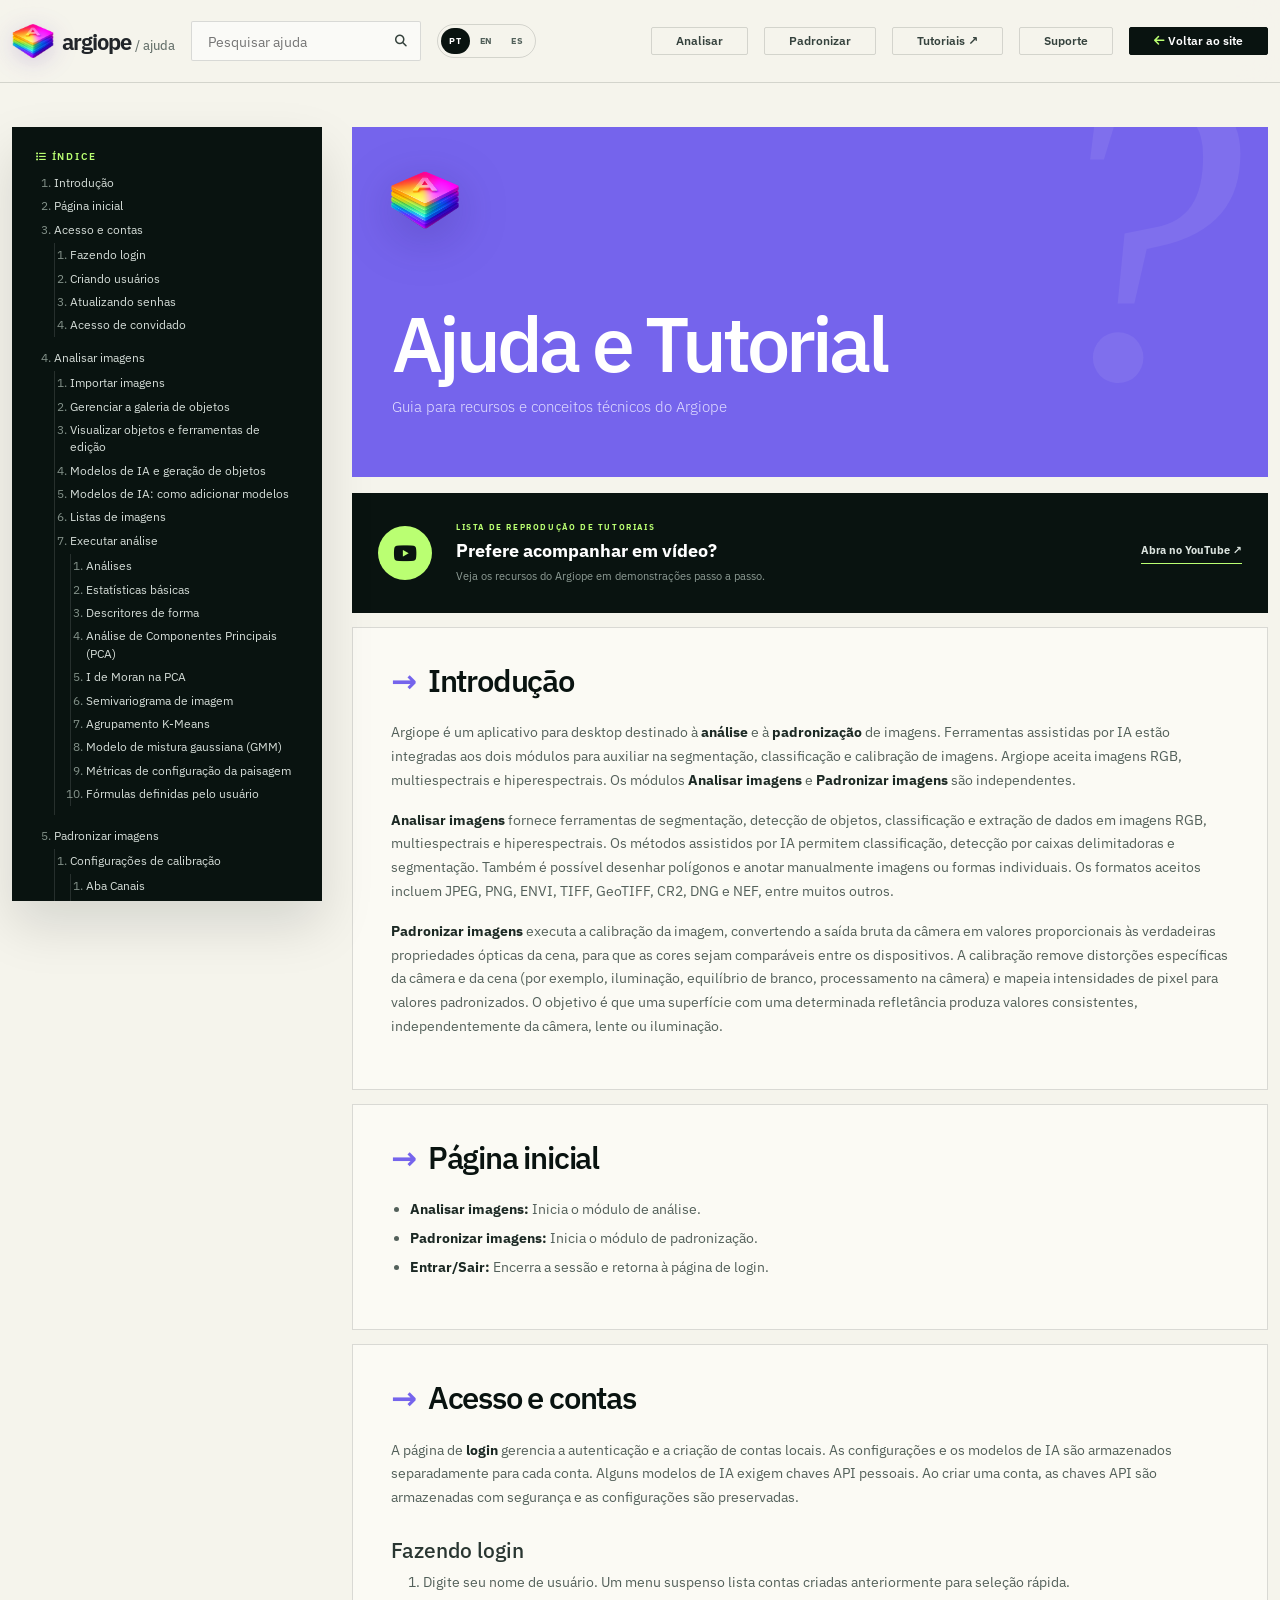
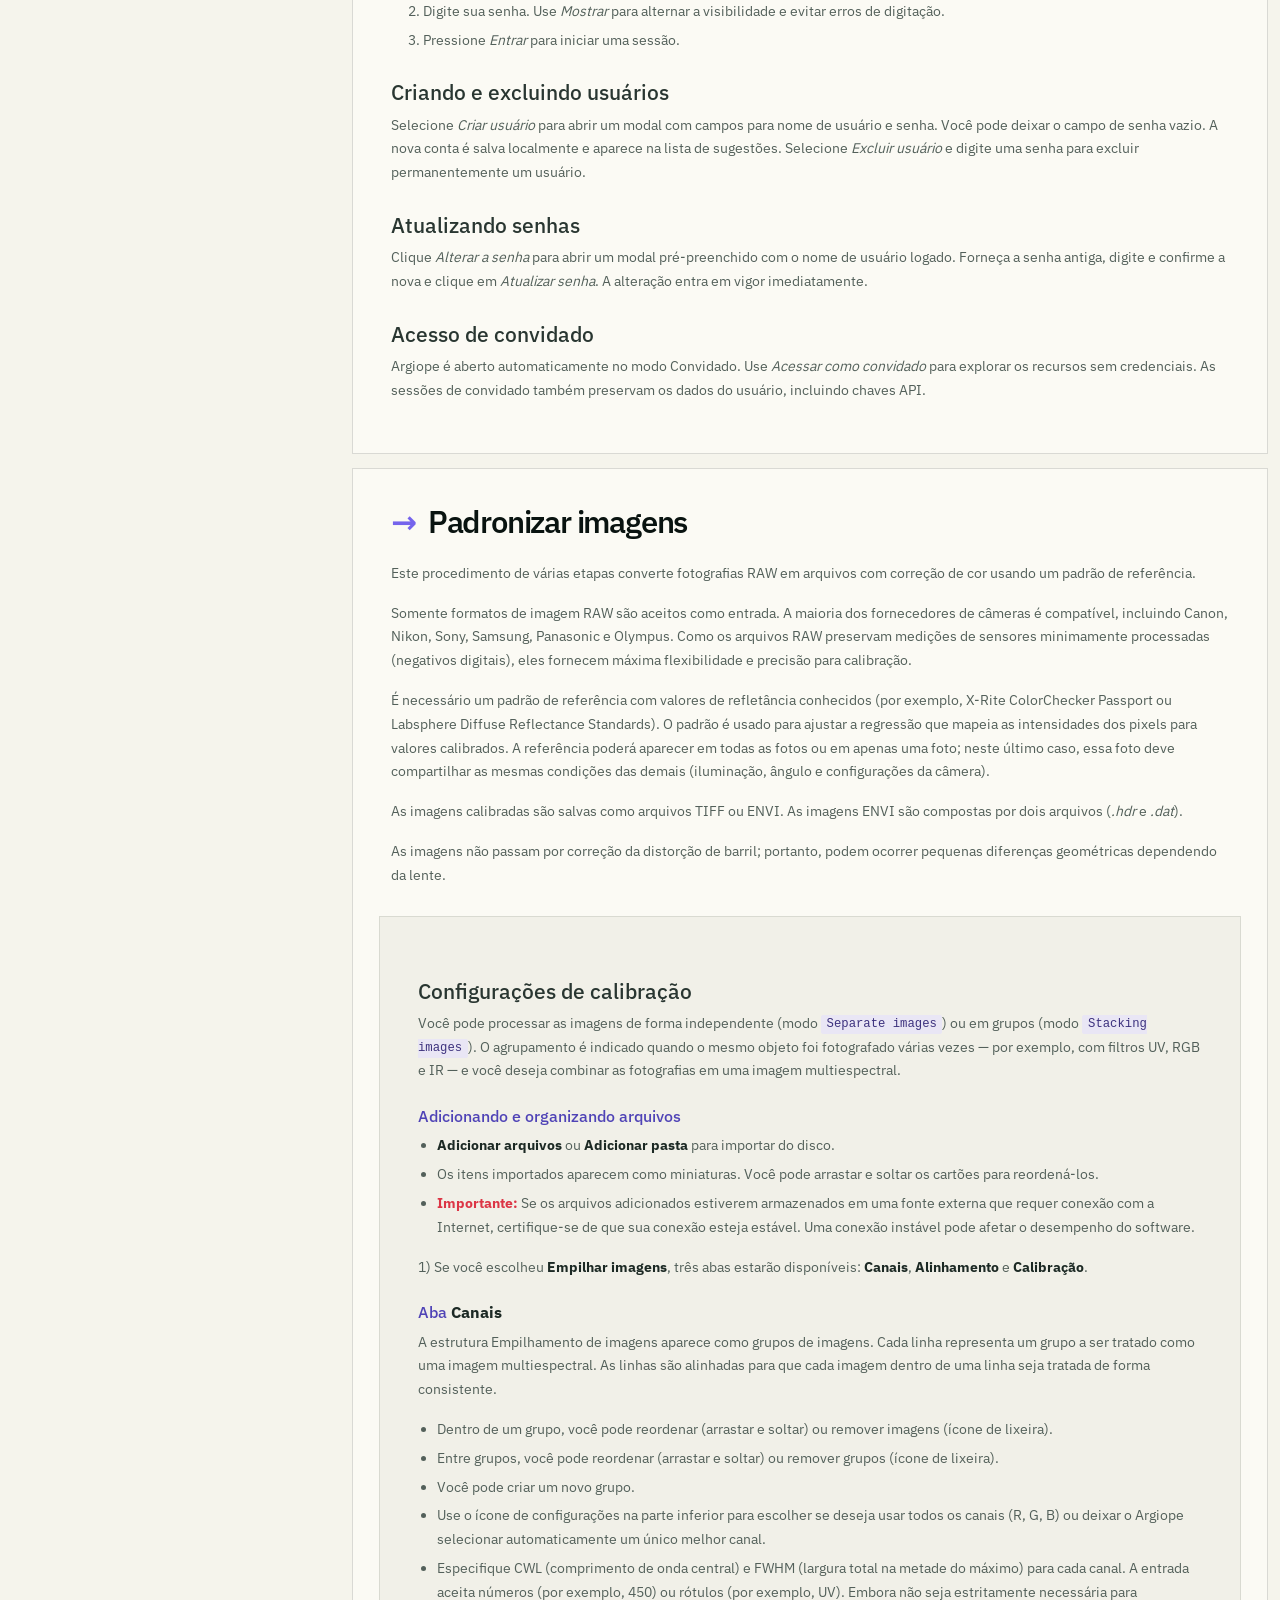
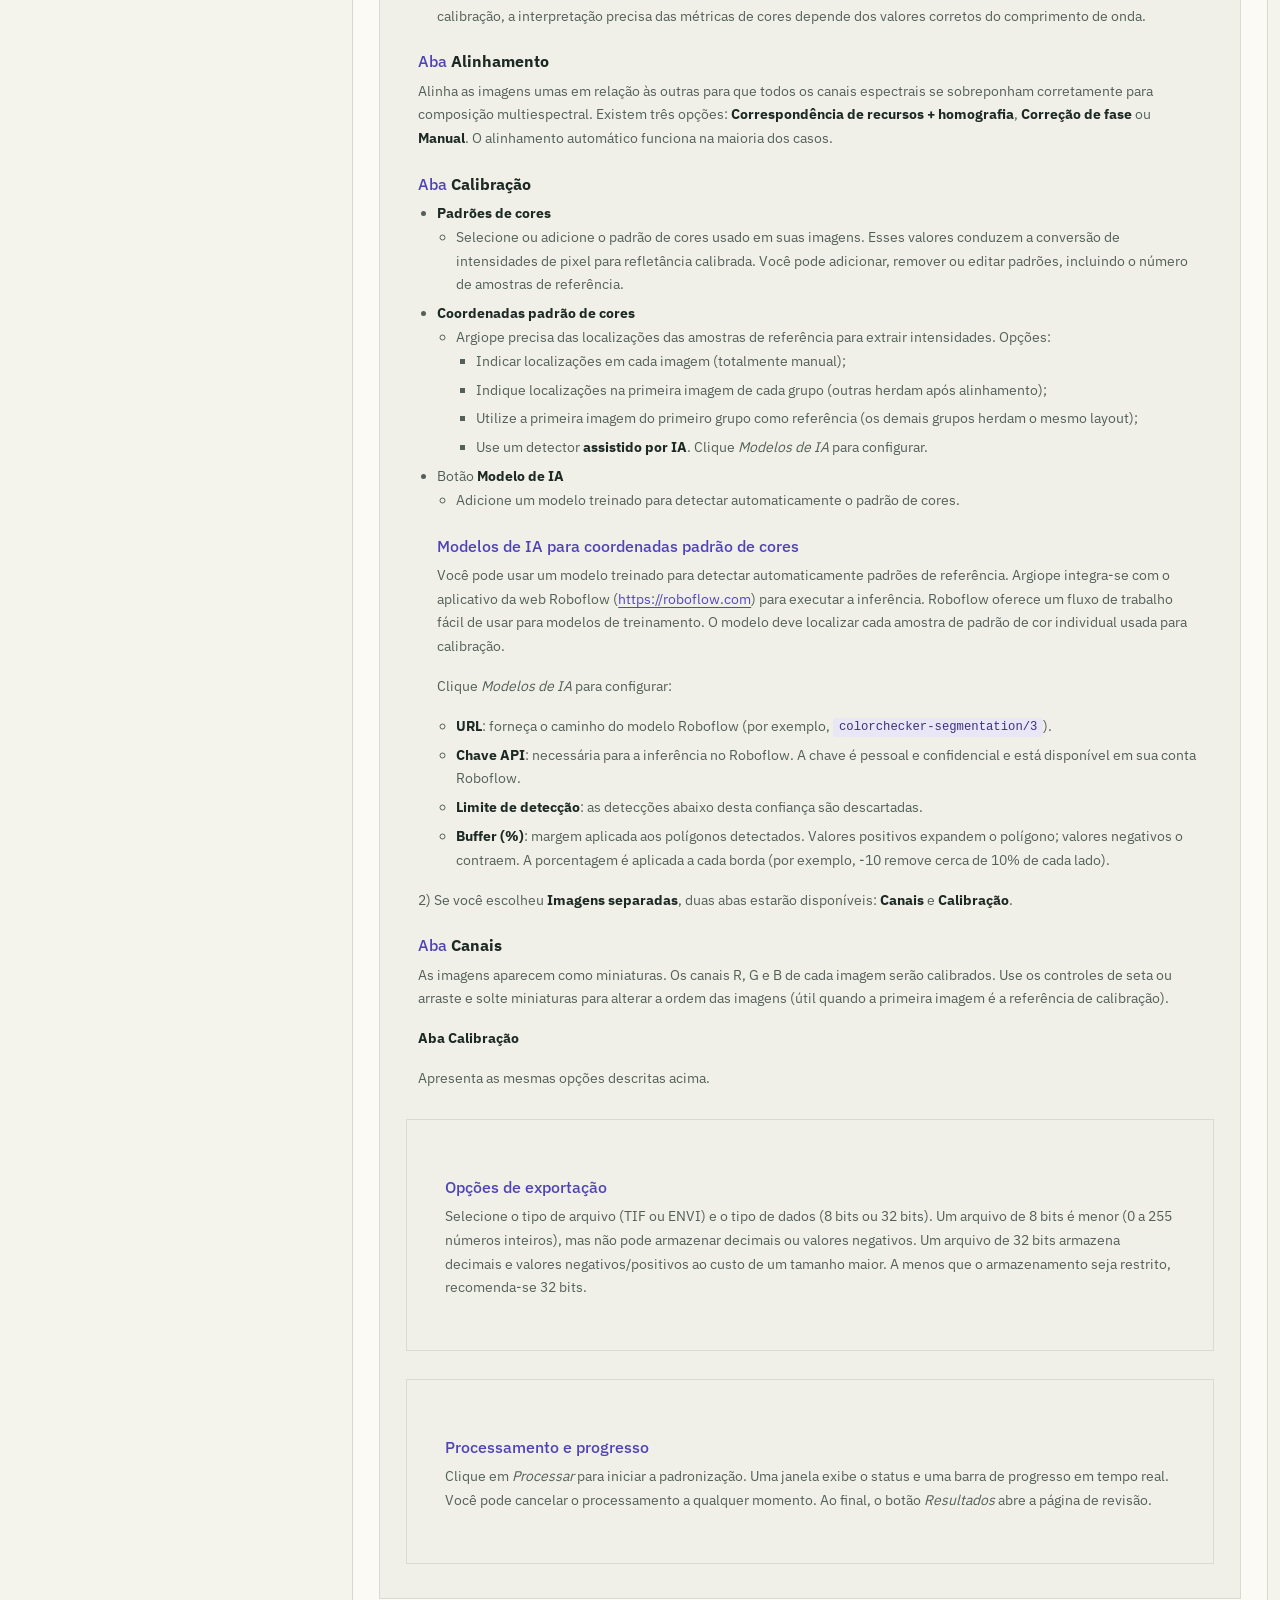
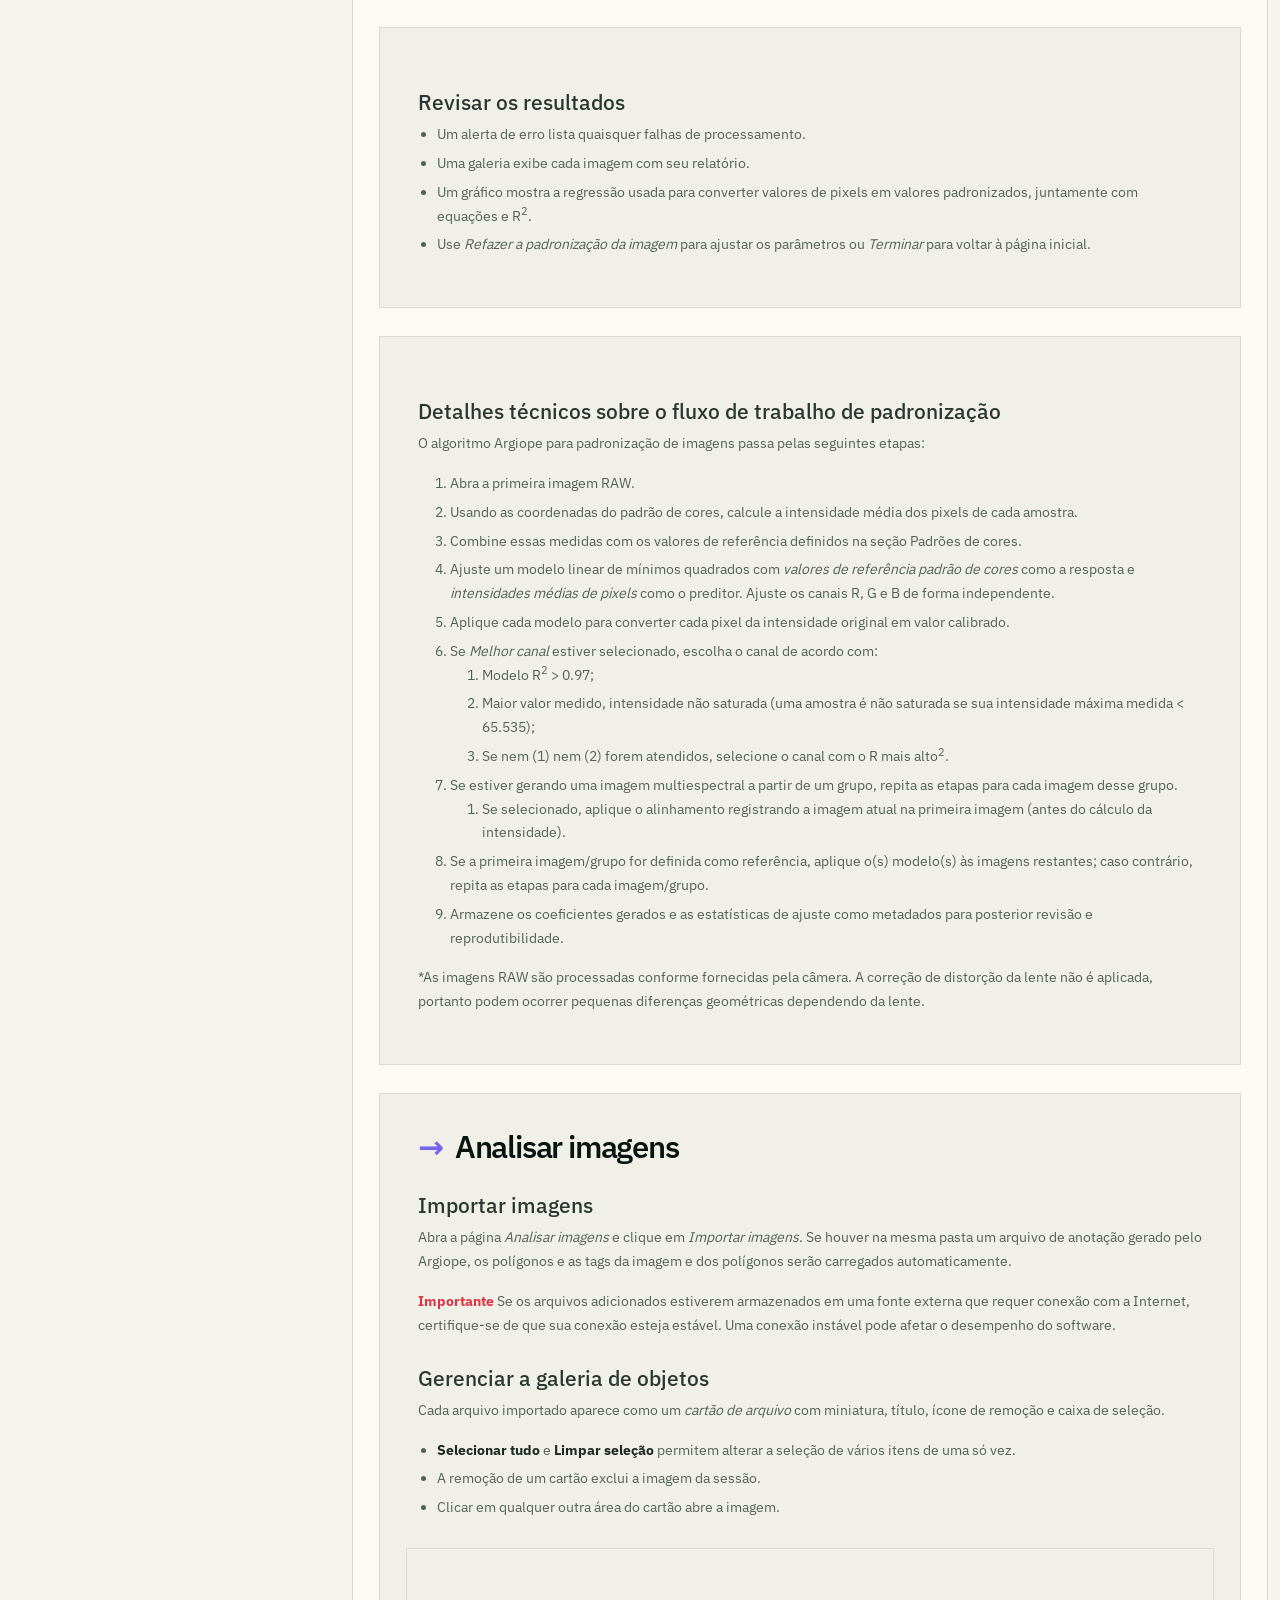
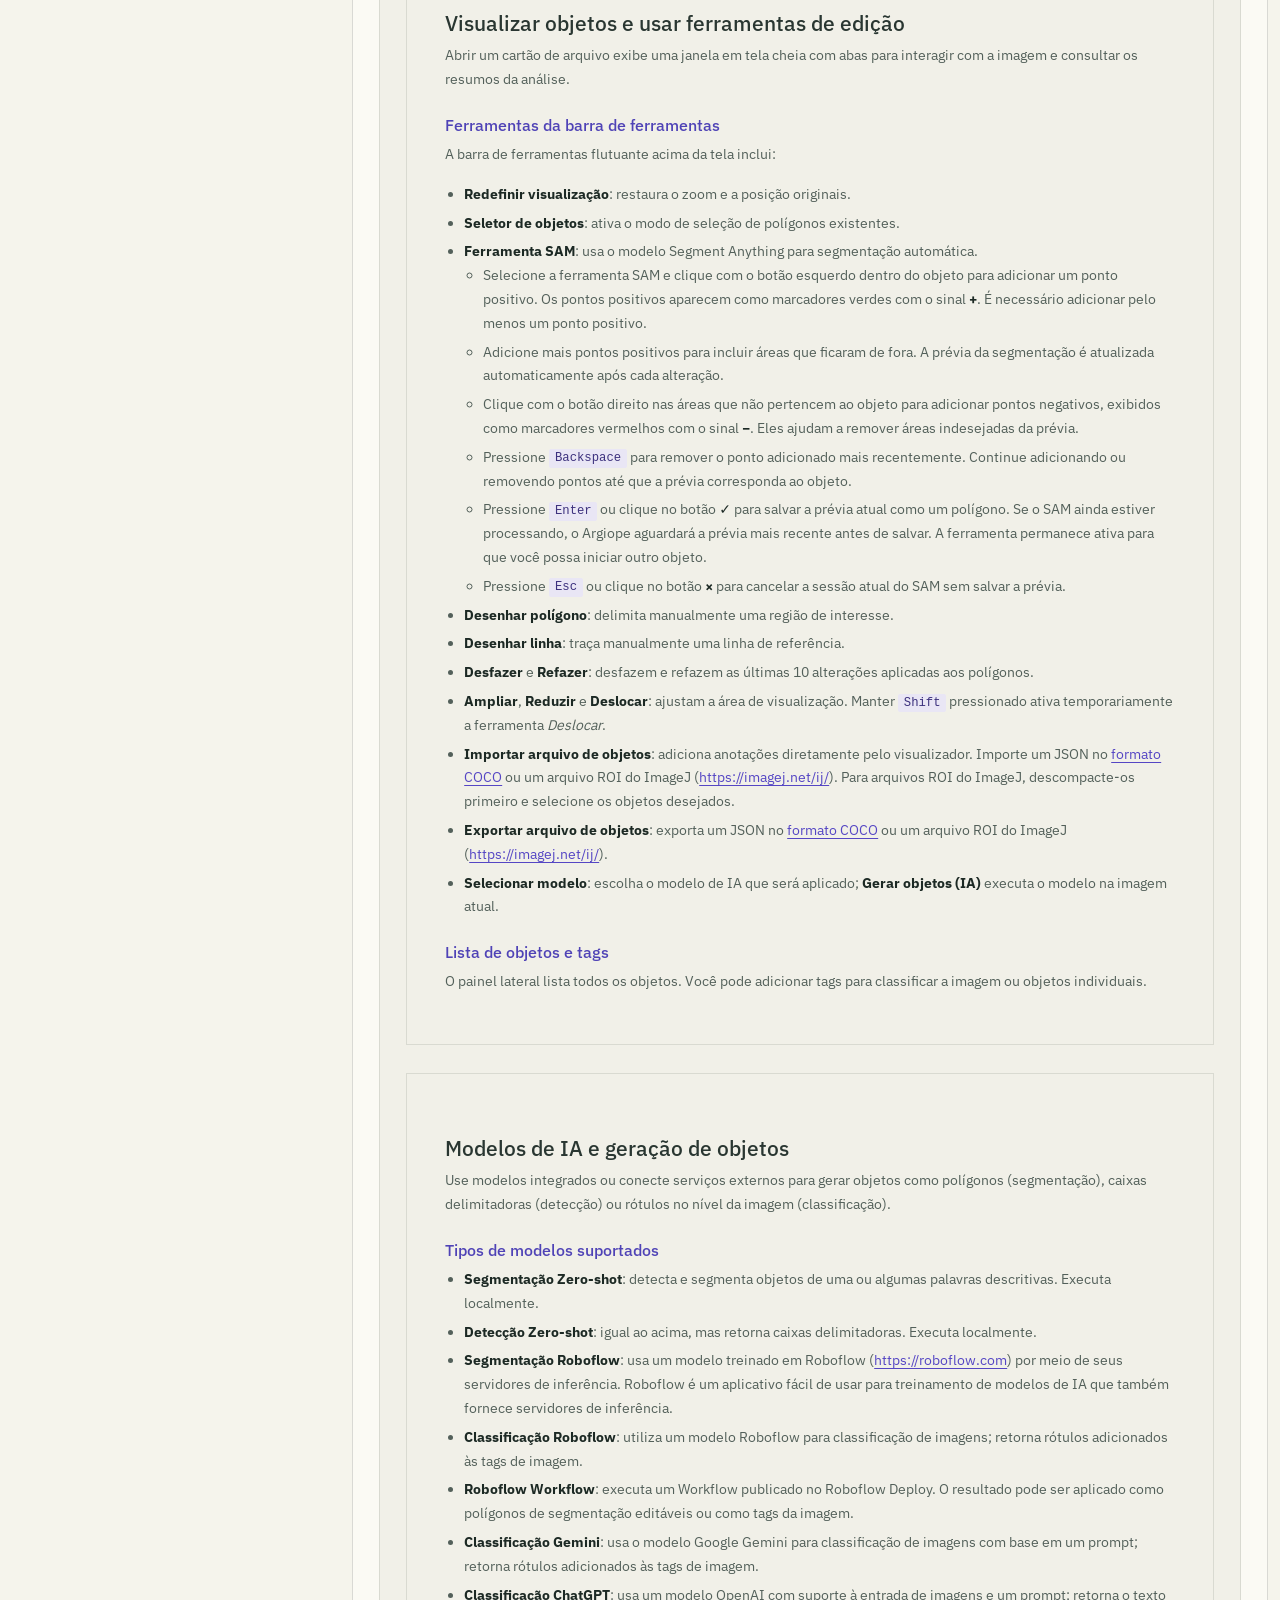
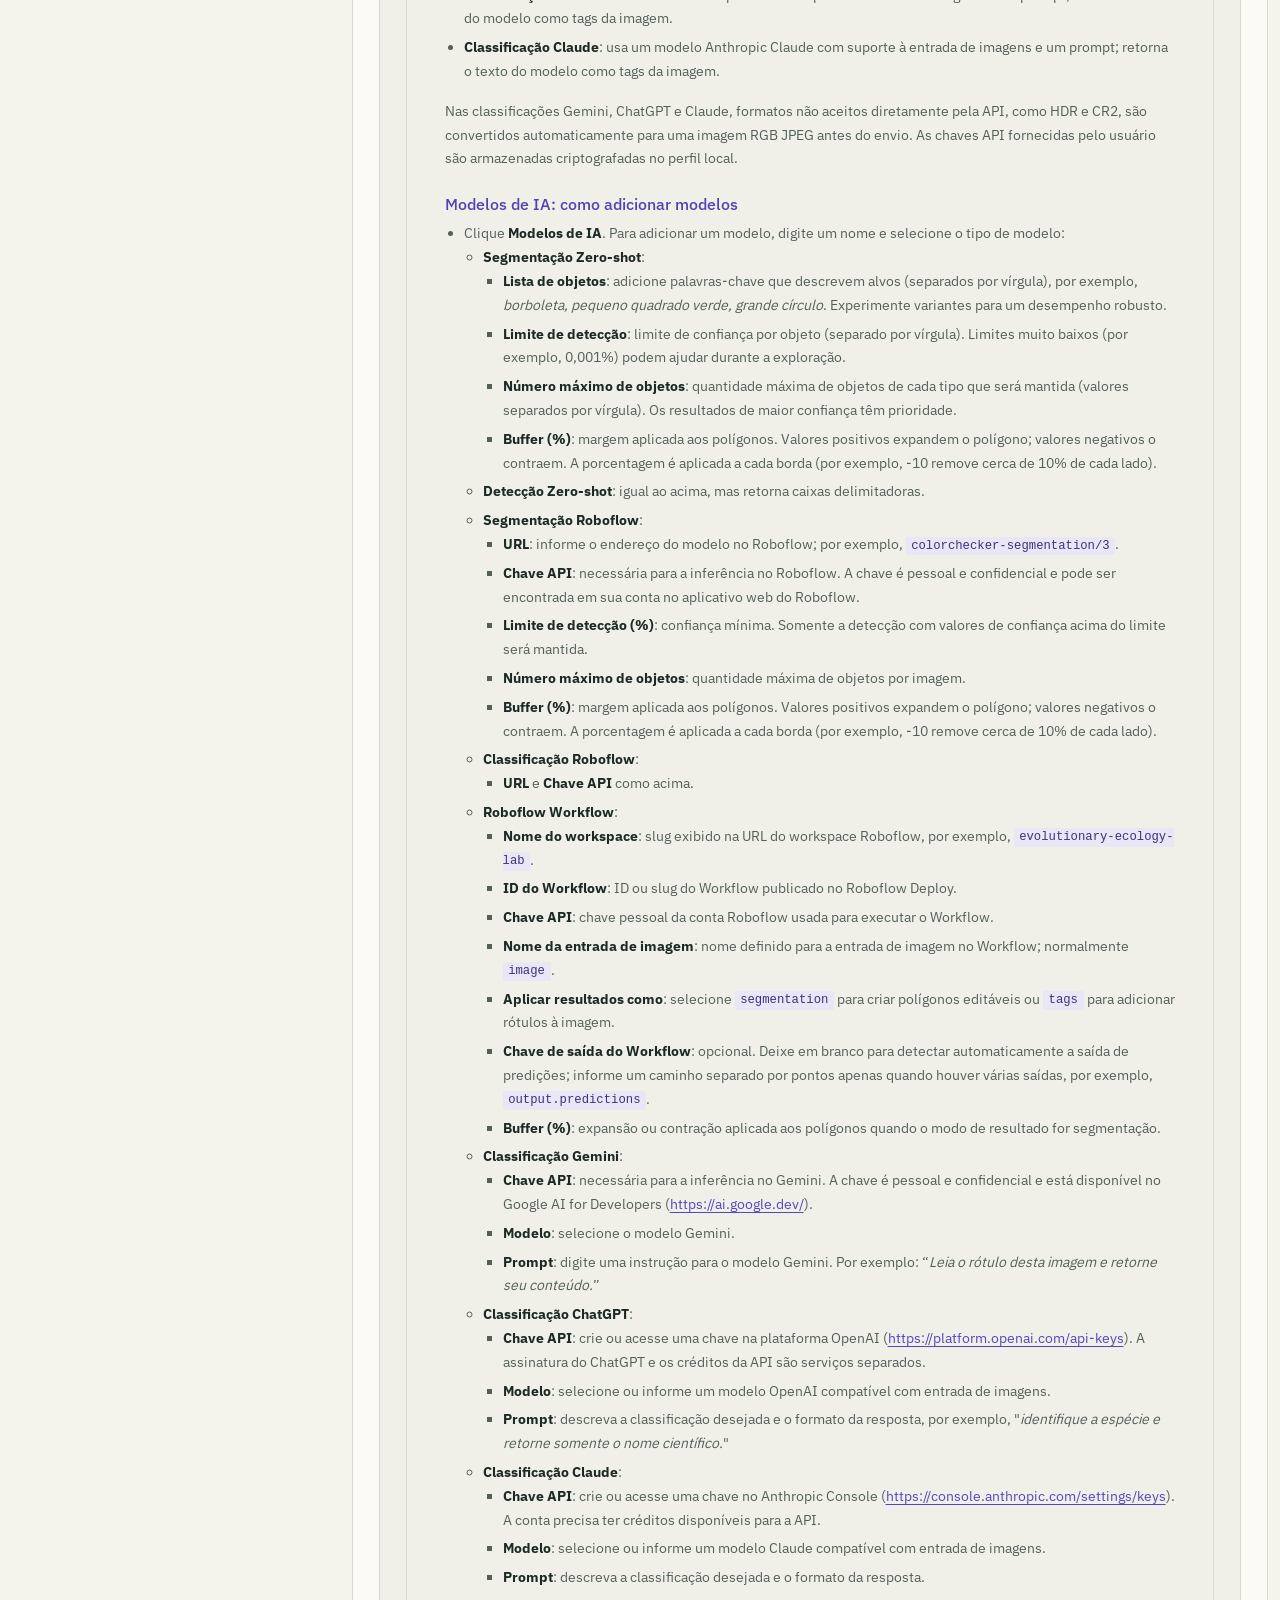
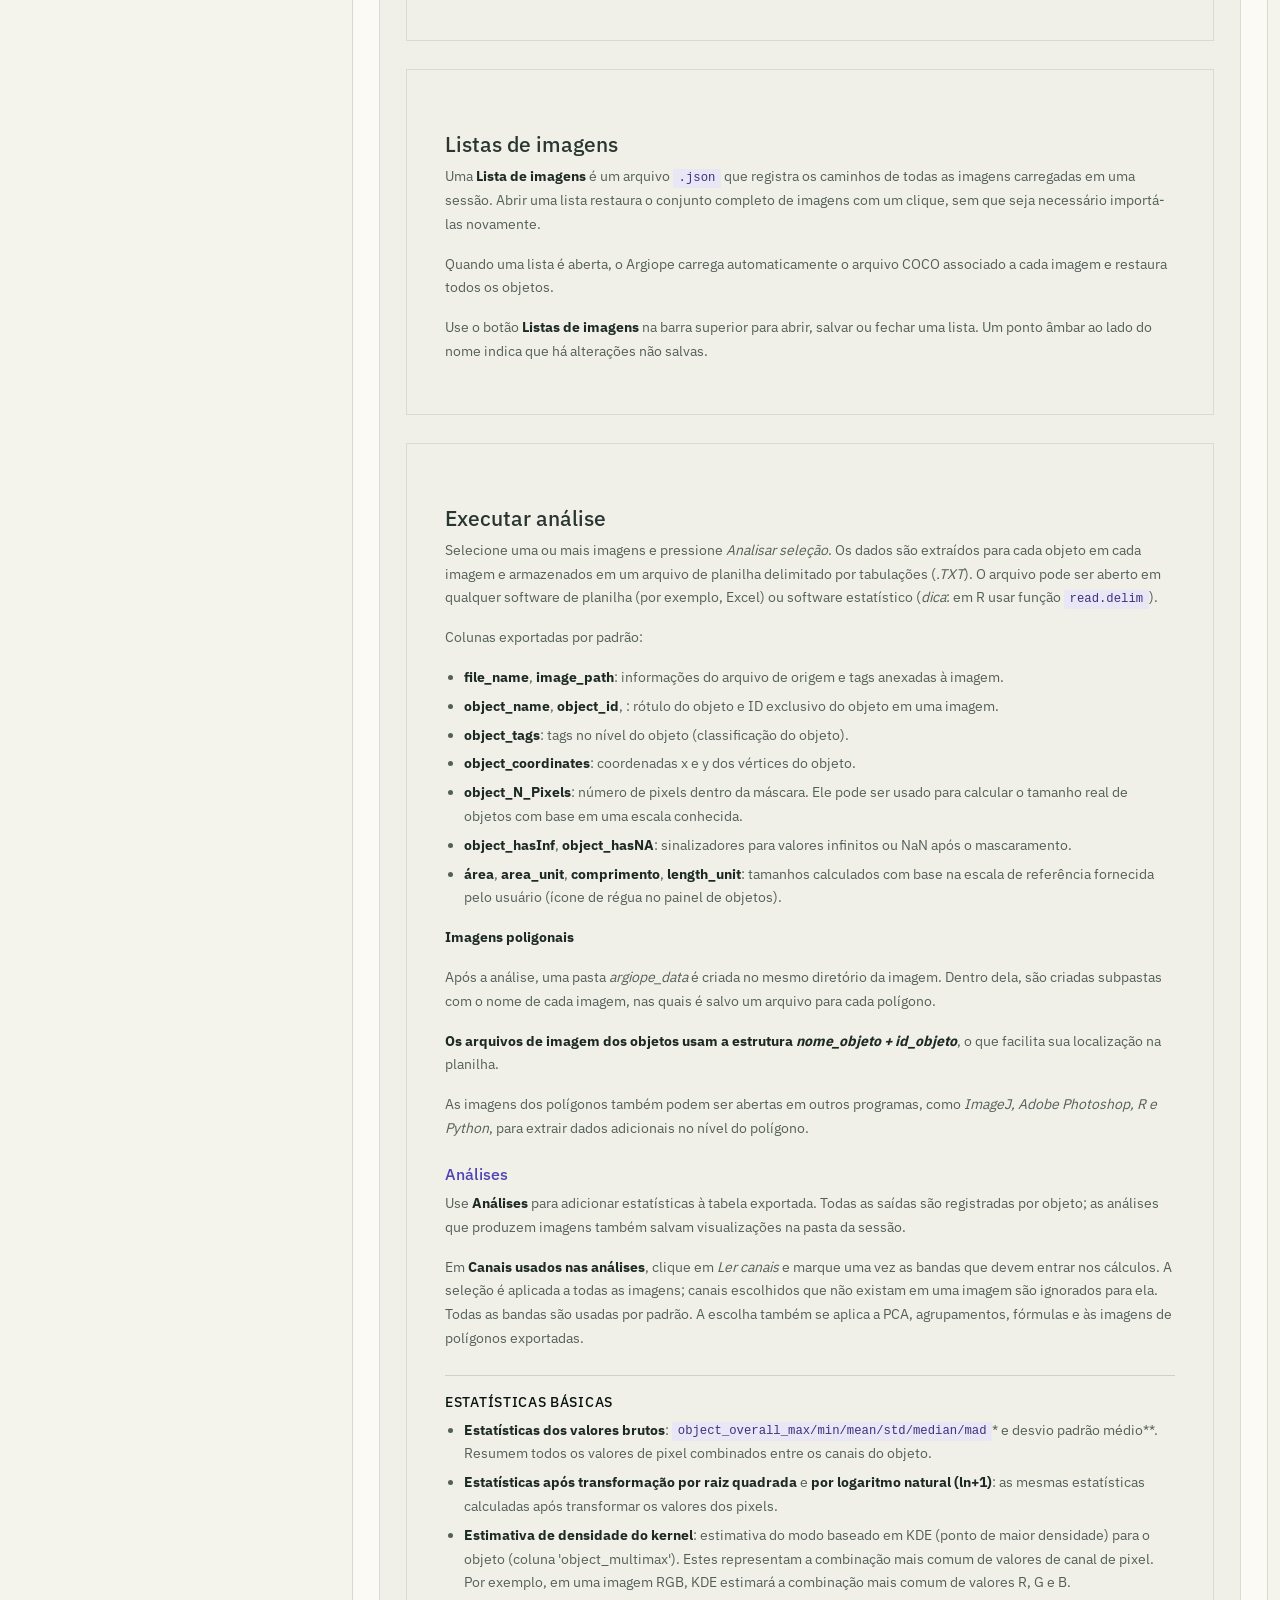
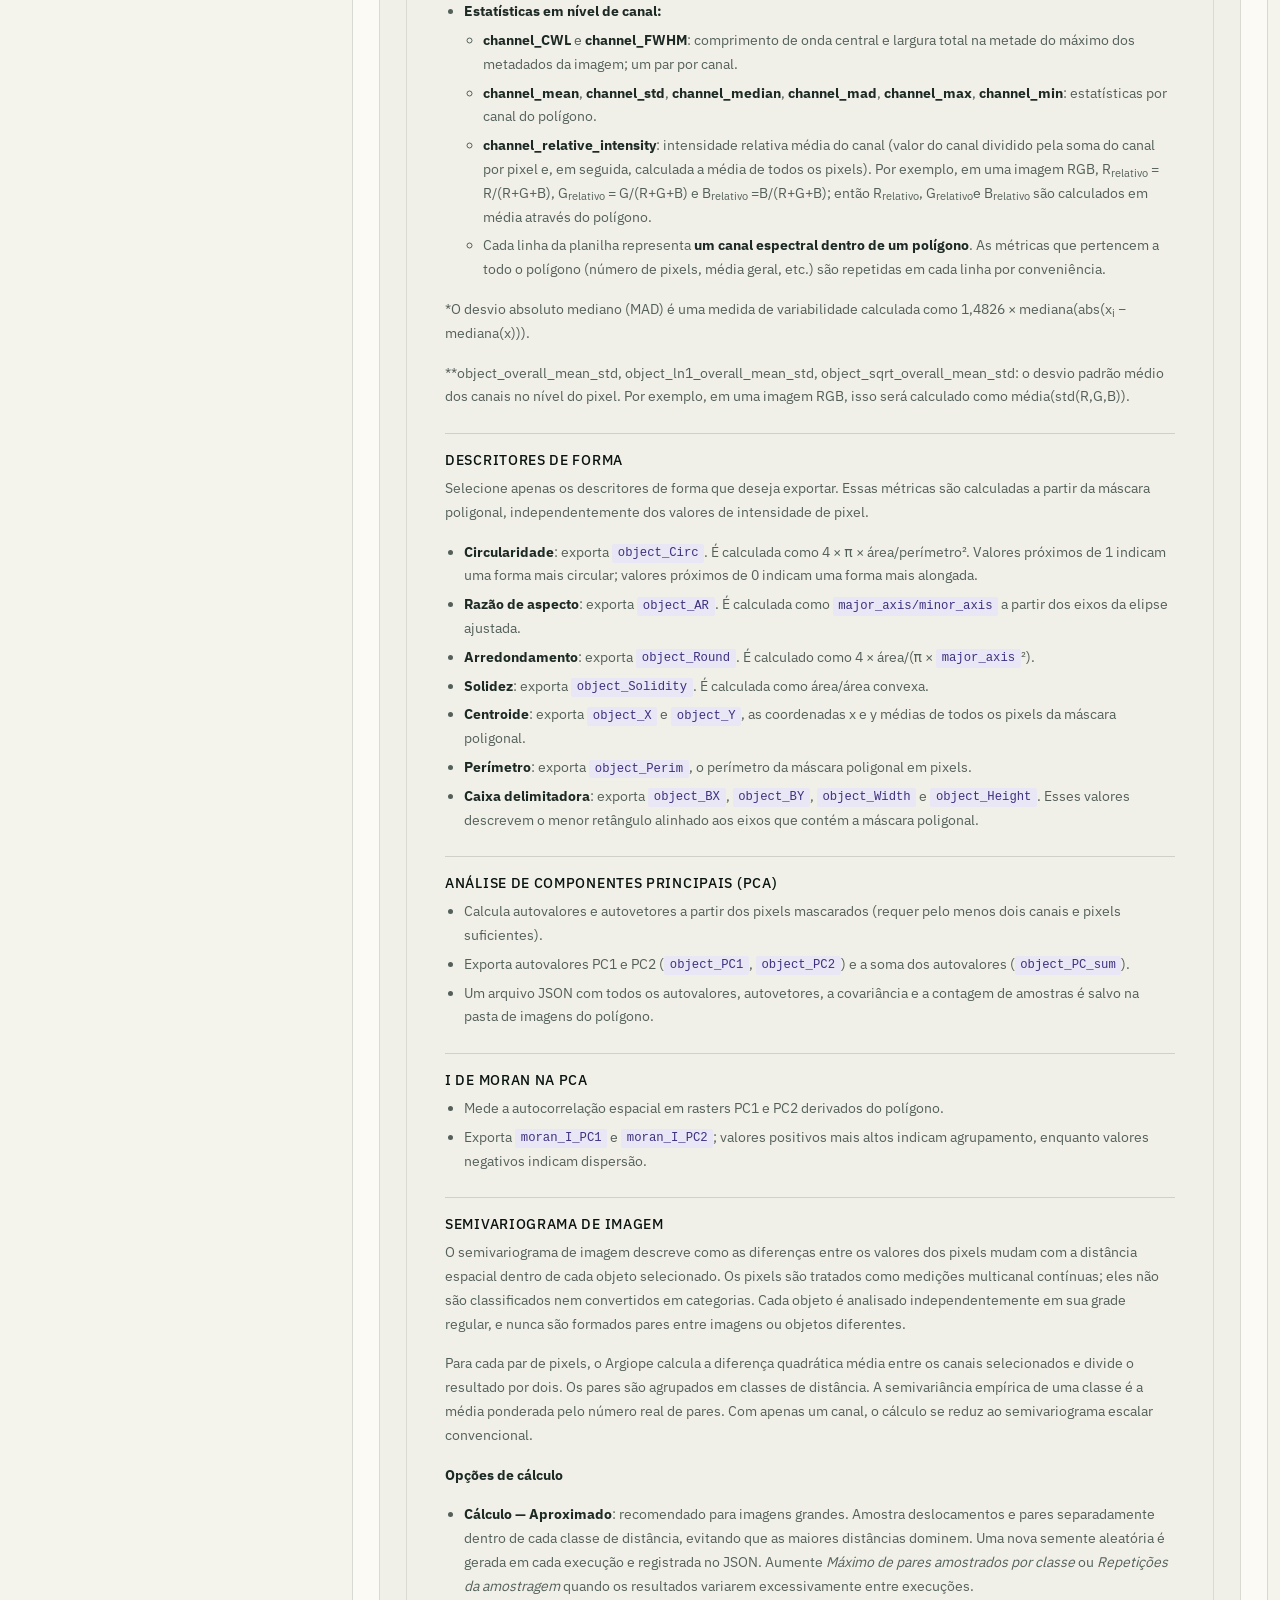
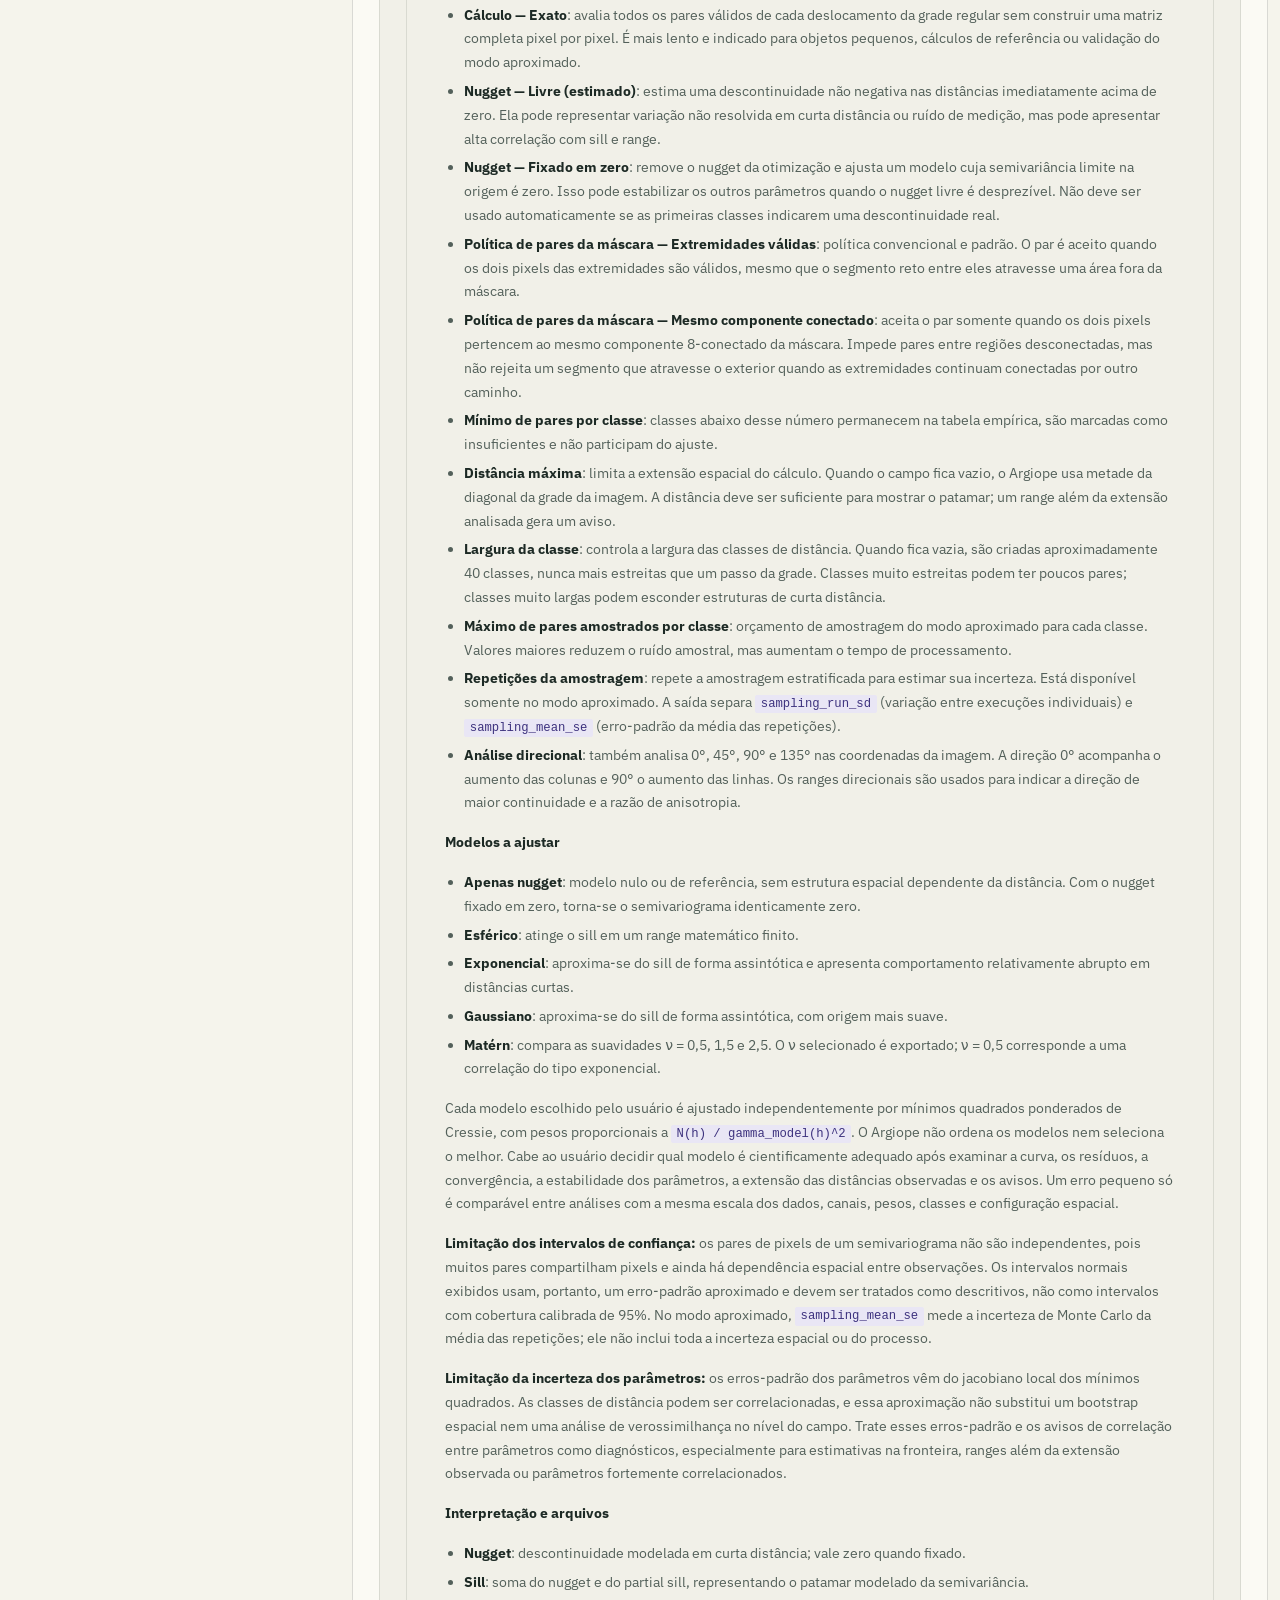
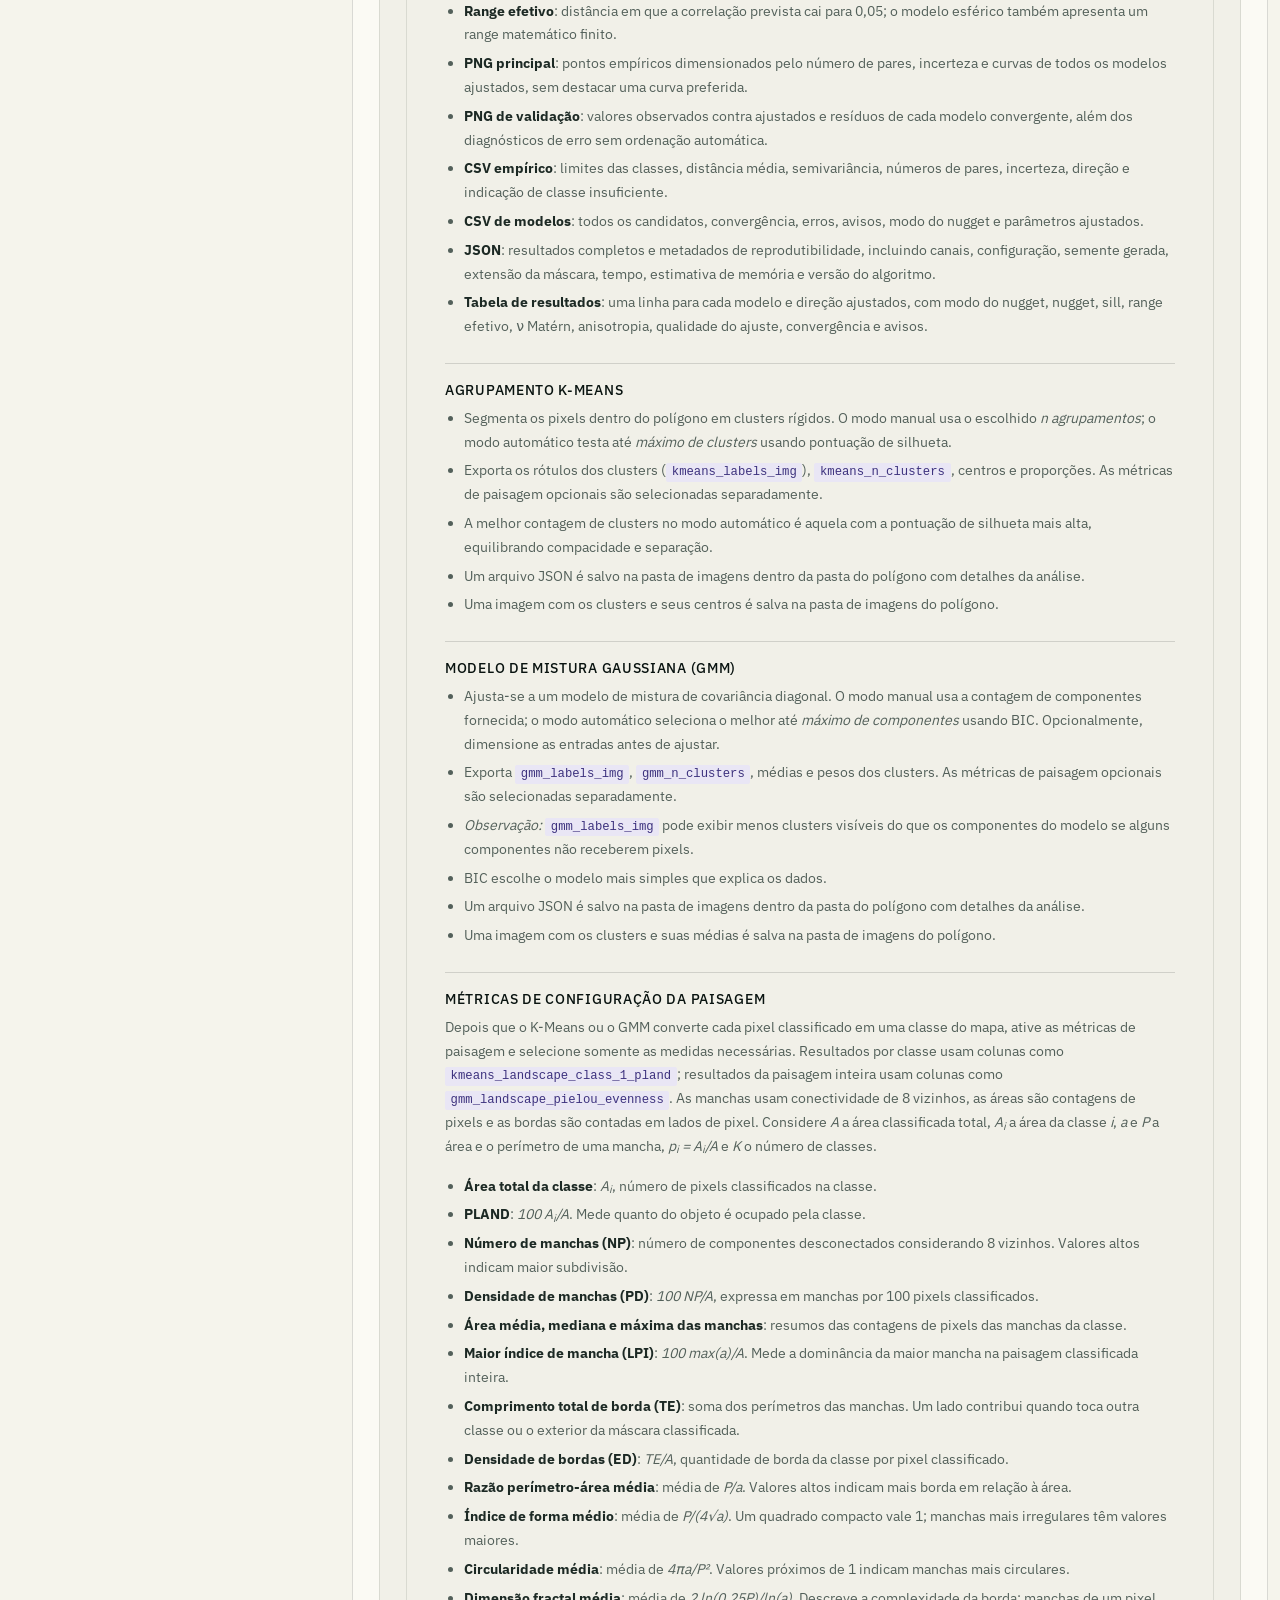
==== commit 48e0a6c0: "Add files via upload" ====
--- a/ajuda.html
+++ b/ajuda.html
@@ -230,8 +230,10 @@
 <li><a href="#analysis-shape-descriptors">Descritores de forma</a></li>
 <li><a href="#analysis-pca">Análise de Componentes Principais (PCA)</a></li>
 <li><a href="#analysis-moran">I de Moran na PCA</a></li>
+<li><a href="#analysis-semivariogram">Semivariograma de imagem</a></li>
 <li><a href="#analysis-kmeans">Agrupamento K-Means</a></li>
 <li><a href="#analysis-gmm">Modelo de mistura gaussiana (GMM)</a></li>
+<li><a href="#analysis-landscape-metrics">Métricas de configuração da paisagem</a></li>
 <li><a href="#analysis-formulas">Fórmulas definidas pelo usuário</a></li>
 </ol>
 </li>
@@ -462,8 +464,13 @@
 <li><strong>Seletor de objetos</strong>: ativa o modo de seleção de polígonos existentes.</li>
 <li><strong>Ferramenta SAM</strong>: usa o modelo Segment Anything para segmentação automática.
                 <ul>
-<li>Coloque dois pontos dentro do objeto de interesse; Argiope irá detectá-lo e segmentá-lo. Um polígono é gerado e adicionado à lista de Objetos.</li>
-</ul>
+<li>Selecione a ferramenta SAM e clique com o botão esquerdo dentro do objeto para adicionar um ponto positivo. Os pontos positivos aparecem como marcadores verdes com o sinal <strong>+</strong>. É necessário adicionar pelo menos um ponto positivo.</li>
+<li>Adicione mais pontos positivos para incluir áreas que ficaram de fora. A prévia da segmentação é atualizada automaticamente após cada alteração.</li>
+<li>Clique com o botão direito nas áreas que não pertencem ao objeto para adicionar pontos negativos, exibidos como marcadores vermelhos com o sinal <strong>−</strong>. Eles ajudam a remover áreas indesejadas da prévia.</li>
+<li>Pressione <code>Backspace</code> para remover o ponto adicionado mais recentemente. Continue adicionando ou removendo pontos até que a prévia corresponda ao objeto.</li>
+<li>Pressione <code>Enter</code> ou clique no botão <strong>✓</strong> para salvar a prévia atual como um polígono. Se o SAM ainda estiver processando, o Argiope aguardará a prévia mais recente antes de salvar. A ferramenta permanece ativa para que você possa iniciar outro objeto.</li>
+<li>Pressione <code>Esc</code> ou clique no botão <strong>×</strong> para cancelar a sessão atual do SAM sem salvar a prévia.</li>
+                </ul>
 </li>
 <li><strong>Desenhar polígono</strong>: delimita manualmente uma região de interesse.</li>
 <li><strong>Desenhar linha</strong>: traça manualmente uma linha de referência.</li>
@@ -586,6 +593,7 @@
 <section class="mt-2" id="analysis-additional">
 <h5>Análises</h5>
 <p>Use <strong>Análises</strong> para adicionar estatísticas à tabela exportada. Todas as saídas são registradas por objeto; as análises que produzem imagens também salvam visualizações na pasta da sessão.</p>
+<p>Em <strong>Canais usados nas análises</strong>, clique em <em>Ler canais</em> e marque uma vez as bandas que devem entrar nos cálculos. A seleção é aplicada a todas as imagens; canais escolhidos que não existam em uma imagem são ignorados para ela. Todas as bandas são usadas por padrão. A escolha também se aplica a PCA, agrupamentos, fórmulas e às imagens de polígonos exportadas.</p>
 <h6 class="mt-3" id="analysis-basic-statistics">Estatísticas básicas</h6>
 <ul>
 <li><strong>Estatísticas dos valores brutos</strong>: <code>object_overall_max/min/mean/std/median/mad</code>* e desvio padrão médio**. Resumem todos os valores de pixel combinados entre os canais do objeto.</li>
@@ -625,11 +633,51 @@
 <li>Mede a autocorrelação espacial em rasters PC1 e PC2 derivados do polígono.</li>
 <li>Exporta <code>moran_I_PC1</code> e <code>moran_I_PC2</code>; valores positivos mais altos indicam agrupamento, enquanto valores negativos indicam dispersão.</li>
 </ul>
+<h6 class="mt-3" id="analysis-semivariogram">Semivariograma de imagem</h6>
+<p>O semivariograma de imagem descreve como as diferenças entre os valores dos pixels mudam com a distância espacial dentro de cada objeto selecionado. Os pixels são tratados como medições multicanal contínuas; eles não são classificados nem convertidos em categorias. Cada objeto é analisado independentemente em sua grade regular, e nunca são formados pares entre imagens ou objetos diferentes.</p>
+<p>Para cada par de pixels, o Argiope calcula a diferença quadrática média entre os canais selecionados e divide o resultado por dois. Os pares são agrupados em classes de distância. A semivariância empírica de uma classe é a média ponderada pelo número real de pares. Com apenas um canal, o cálculo se reduz ao semivariograma escalar convencional.</p>
+<p><strong>Opções de cálculo</strong></p>
+<ul>
+<li><strong>Cálculo — Aproximado</strong>: recomendado para imagens grandes. Amostra deslocamentos e pares separadamente dentro de cada classe de distância, evitando que as maiores distâncias dominem. Uma nova semente aleatória é gerada em cada execução e registrada no JSON. Aumente <em>Máximo de pares amostrados por classe</em> ou <em>Repetições da amostragem</em> quando os resultados variarem excessivamente entre execuções.</li>
+<li><strong>Cálculo — Exato</strong>: avalia todos os pares válidos de cada deslocamento da grade regular sem construir uma matriz completa pixel por pixel. É mais lento e indicado para objetos pequenos, cálculos de referência ou validação do modo aproximado.</li>
+<li><strong>Nugget — Livre (estimado)</strong>: estima uma descontinuidade não negativa nas distâncias imediatamente acima de zero. Ela pode representar variação não resolvida em curta distância ou ruído de medição, mas pode apresentar alta correlação com sill e range.</li>
+<li><strong>Nugget — Fixado em zero</strong>: remove o nugget da otimização e ajusta um modelo cuja semivariância limite na origem é zero. Isso pode estabilizar os outros parâmetros quando o nugget livre é desprezível. Não deve ser usado automaticamente se as primeiras classes indicarem uma descontinuidade real.</li>
+<li><strong>Política de pares da máscara — Extremidades válidas</strong>: política convencional e padrão. O par é aceito quando os dois pixels das extremidades são válidos, mesmo que o segmento reto entre eles atravesse uma área fora da máscara.</li>
+<li><strong>Política de pares da máscara — Mesmo componente conectado</strong>: aceita o par somente quando os dois pixels pertencem ao mesmo componente 8-conectado da máscara. Impede pares entre regiões desconectadas, mas não rejeita um segmento que atravesse o exterior quando as extremidades continuam conectadas por outro caminho.</li>
+<li><strong>Mínimo de pares por classe</strong>: classes abaixo desse número permanecem na tabela empírica, são marcadas como insuficientes e não participam do ajuste.</li>
+<li><strong>Distância máxima</strong>: limita a extensão espacial do cálculo. Quando o campo fica vazio, o Argiope usa metade da diagonal da grade da imagem. A distância deve ser suficiente para mostrar o patamar; um range além da extensão analisada gera um aviso.</li>
+<li><strong>Largura da classe</strong>: controla a largura das classes de distância. Quando fica vazia, são criadas aproximadamente 40 classes, nunca mais estreitas que um passo da grade. Classes muito estreitas podem ter poucos pares; classes muito largas podem esconder estruturas de curta distância.</li>
+<li><strong>Máximo de pares amostrados por classe</strong>: orçamento de amostragem do modo aproximado para cada classe. Valores maiores reduzem o ruído amostral, mas aumentam o tempo de processamento.</li>
+<li><strong>Repetições da amostragem</strong>: repete a amostragem estratificada para estimar sua incerteza. Está disponível somente no modo aproximado. A saída separa <code>sampling_run_sd</code> (variação entre execuções individuais) e <code>sampling_mean_se</code> (erro-padrão da média das repetições).</li>
+<li><strong>Análise direcional</strong>: também analisa 0°, 45°, 90° e 135° nas coordenadas da imagem. A direção 0° acompanha o aumento das colunas e 90° o aumento das linhas. Os ranges direcionais são usados para indicar a direção de maior continuidade e a razão de anisotropia.</li>
+</ul>
+<p><strong>Modelos a ajustar</strong></p>
+<ul>
+<li><strong>Apenas nugget</strong>: modelo nulo ou de referência, sem estrutura espacial dependente da distância. Com o nugget fixado em zero, torna-se o semivariograma identicamente zero.</li>
+<li><strong>Esférico</strong>: atinge o sill em um range matemático finito.</li>
+<li><strong>Exponencial</strong>: aproxima-se do sill de forma assintótica e apresenta comportamento relativamente abrupto em distâncias curtas.</li>
+<li><strong>Gaussiano</strong>: aproxima-se do sill de forma assintótica, com origem mais suave.</li>
+<li><strong>Matérn</strong>: compara as suavidades ν = 0,5, 1,5 e 2,5. O ν selecionado é exportado; ν = 0,5 corresponde a uma correlação do tipo exponencial.</li>
+</ul>
+<p>Cada modelo escolhido pelo usuário é ajustado independentemente por mínimos quadrados ponderados de Cressie, com pesos proporcionais a <code>N(h) / gamma_model(h)^2</code>. O Argiope não ordena os modelos nem seleciona o melhor. Cabe ao usuário decidir qual modelo é cientificamente adequado após examinar a curva, os resíduos, a convergência, a estabilidade dos parâmetros, a extensão das distâncias observadas e os avisos. Um erro pequeno só é comparável entre análises com a mesma escala dos dados, canais, pesos, classes e configuração espacial.</p>
+<p><strong>Limitação dos intervalos de confiança:</strong> os pares de pixels de um semivariograma não são independentes, pois muitos pares compartilham pixels e ainda há dependência espacial entre observações. Os intervalos normais exibidos usam, portanto, um erro-padrão aproximado e devem ser tratados como descritivos, não como intervalos com cobertura calibrada de 95%. No modo aproximado, <code>sampling_mean_se</code> mede a incerteza de Monte Carlo da média das repetições; ele não inclui toda a incerteza espacial ou do processo.</p>
+<p><strong>Limitação da incerteza dos parâmetros:</strong> os erros-padrão dos parâmetros vêm do jacobiano local dos mínimos quadrados. As classes de distância podem ser correlacionadas, e essa aproximação não substitui um bootstrap espacial nem uma análise de verossimilhança no nível do campo. Trate esses erros-padrão e os avisos de correlação entre parâmetros como diagnósticos, especialmente para estimativas na fronteira, ranges além da extensão observada ou parâmetros fortemente correlacionados.</p>
+<p><strong>Interpretação e arquivos</strong></p>
+<ul>
+<li><strong>Nugget</strong>: descontinuidade modelada em curta distância; vale zero quando fixado.</li>
+<li><strong>Sill</strong>: soma do nugget e do partial sill, representando o patamar modelado da semivariância.</li>
+<li><strong>Range efetivo</strong>: distância em que a correlação prevista cai para 0,05; o modelo esférico também apresenta um range matemático finito.</li>
+<li><strong>PNG principal</strong>: pontos empíricos dimensionados pelo número de pares, incerteza e curvas de todos os modelos ajustados, sem destacar uma curva preferida.</li>
+<li><strong>PNG de validação</strong>: valores observados contra ajustados e resíduos de cada modelo convergente, além dos diagnósticos de erro sem ordenação automática.</li>
+<li><strong>CSV empírico</strong>: limites das classes, distância média, semivariância, números de pares, incerteza, direção e indicação de classe insuficiente.</li>
+<li><strong>CSV de modelos</strong>: todos os candidatos, convergência, erros, avisos, modo do nugget e parâmetros ajustados.</li>
+<li><strong>JSON</strong>: resultados completos e metadados de reprodutibilidade, incluindo canais, configuração, semente gerada, extensão da máscara, tempo, estimativa de memória e versão do algoritmo.</li>
+<li><strong>Tabela de resultados</strong>: uma linha para cada modelo e direção ajustados, com modo do nugget, nugget, sill, range efetivo, ν Matérn, anisotropia, qualidade do ajuste, convergência e avisos.</li>
+</ul>
 <h6 class="mt-3" id="analysis-kmeans">Agrupamento K-Means</h6>
 <ul>
 <li>Segmenta os pixels dentro do polígono em clusters rígidos. O modo manual usa o escolhido <em>n agrupamentos</em>; o modo automático testa até <em>máximo de clusters</em> usando pontuação de silhueta.</li>
-<li>Exporta os rótulos dos clusters (<code>kmeans_labels_img</code>), <code>kmeans_n_clusters</code>, centros, proporções e <code>kmeans_patch_diversity_relative</code> (diversidade de cores).
-              A diversidade de cores é calculada como (1/soma(proporção de cluster^2))/número de clusters.</li>
+<li>Exporta os rótulos dos clusters (<code>kmeans_labels_img</code>), <code>kmeans_n_clusters</code>, centros e proporções. As métricas de paisagem opcionais são selecionadas separadamente.</li>
 <li>A melhor contagem de clusters no modo automático é aquela com a pontuação de silhueta mais alta, equilibrando compacidade e separação.</li>
 <li>Um arquivo JSON é salvo na pasta de imagens dentro da pasta do polígono com detalhes da análise.</li>
 <li>Uma imagem com os clusters e seus centros é salva na pasta de imagens do polígono.</li>
@@ -637,12 +685,34 @@
 <h6 class="mt-3" id="analysis-gmm">Modelo de mistura gaussiana (GMM)</h6>
 <ul>
 <li>Ajusta-se a um modelo de mistura de covariância diagonal. O modo manual usa a contagem de componentes fornecida; o modo automático seleciona o melhor até <em>máximo de componentes</em> usando BIC. Opcionalmente, dimensione as entradas antes de ajustar.</li>
-<li>Exporta <code>gmm_labels_img</code>, <code>gmm_n_clusters</code>, médias e pesos dos clusters e <code>gmm_patch_diversity_relative</code>.
-              A diversidade de cores é calculada como (1/soma(proporção de cluster^2))/número de clusters.</li>
+<li>Exporta <code>gmm_labels_img</code>, <code>gmm_n_clusters</code>, médias e pesos dos clusters. As métricas de paisagem opcionais são selecionadas separadamente.</li>
 <li><em>Observação:</em> <code>gmm_labels_img</code> pode exibir menos clusters visíveis do que os componentes do modelo se alguns componentes não receberem pixels.</li>
 <li>BIC escolhe o modelo mais simples que explica os dados.</li>
 <li>Um arquivo JSON é salvo na pasta de imagens dentro da pasta do polígono com detalhes da análise.</li>
 <li>Uma imagem com os clusters e suas médias é salva na pasta de imagens do polígono.</li>
+</ul>
+<h6 class="mt-3" id="analysis-landscape-metrics">Métricas de configuração da paisagem</h6>
+<p>Depois que o K-Means ou o GMM converte cada pixel classificado em uma classe do mapa, ative as métricas de paisagem e selecione somente as medidas necessárias. Resultados por classe usam colunas como <code>kmeans_landscape_class_1_pland</code>; resultados da paisagem inteira usam colunas como <code>gmm_landscape_pielou_evenness</code>. As manchas usam conectividade de 8 vizinhos, as áreas são contagens de pixels e as bordas são contadas em lados de pixel. Considere <em>A</em> a área classificada total, <em>A<sub>i</sub></em> a área da classe <em>i</em>, <em>a</em> e <em>P</em> a área e o perímetro de uma mancha, <em>p<sub>i</sub> = A<sub>i</sub>/A</em> e <em>K</em> o número de classes.</p>
+<ul>
+<li><strong>Área total da classe</strong>: <em>A<sub>i</sub></em>, número de pixels classificados na classe.</li>
+<li><strong>PLAND</strong>: <em>100 A<sub>i</sub>/A</em>. Mede quanto do objeto é ocupado pela classe.</li>
+<li><strong>Número de manchas (NP)</strong>: número de componentes desconectados considerando 8 vizinhos. Valores altos indicam maior subdivisão.</li>
+<li><strong>Densidade de manchas (PD)</strong>: <em>100 NP/A</em>, expressa em manchas por 100 pixels classificados.</li>
+<li><strong>Área média, mediana e máxima das manchas</strong>: resumos das contagens de pixels das manchas da classe.</li>
+<li><strong>Maior índice de mancha (LPI)</strong>: <em>100 max(a)/A</em>. Mede a dominância da maior mancha na paisagem classificada inteira.</li>
+<li><strong>Comprimento total de borda (TE)</strong>: soma dos perímetros das manchas. Um lado contribui quando toca outra classe ou o exterior da máscara classificada.</li>
+<li><strong>Densidade de bordas (ED)</strong>: <em>TE/A</em>, quantidade de borda da classe por pixel classificado.</li>
+<li><strong>Razão perímetro-área média</strong>: média de <em>P/a</em>. Valores altos indicam mais borda em relação à área.</li>
+<li><strong>Índice de forma médio</strong>: média de <em>P/(4√a)</em>. Um quadrado compacto vale 1; manchas mais irregulares têm valores maiores.</li>
+<li><strong>Circularidade média</strong>: média de <em>4πa/P²</em>. Valores próximos de 1 indicam manchas mais circulares.</li>
+<li><strong>Dimensão fractal média</strong>: média de <em>2 ln(0,25P)/ln(a)</em>. Descreve a complexidade da borda; manchas de um pixel são excluídas porque a expressão logarítmica é indefinida.</li>
+<li><strong>Distância média ao vizinho mais próximo</strong>: média da menor distância euclidiana até outra mancha da mesma classe, medida entre os centros dos pixels de borda mais próximos. É indefinida quando existe apenas uma mancha.</li>
+<li><strong>Índice de proximidade médio</strong>: para cada mancha, soma <em>a<sub>j</sub>/d<sub>ij</sub>²</em> sobre todas as outras manchas da mesma classe, usando distâncias entre centros de pixels de borda, e calcula a média. A área de busca é toda a paisagem classificada; vale 0 quando não existe outra mancha da mesma classe.</li>
+<li><strong>Índice de agregação</strong>: <em>100 g<sub>ii</sub>/max(g<sub>ii</sub>)</em>, em que <em>g<sub>ii</sub></em> é o número de lados cardinais compartilhados entre pixels da classe e o denominador é o máximo possível para a área da classe. Valores altos indicam agregação.</li>
+<li><strong>Índice de contiguidade</strong>: média da contiguidade FRAGSTATS calculada por mancha. Uma matriz 3×3 atribui peso 2 aos vizinhos cardinais, 1 aos diagonais e 1 ao pixel focal; o valor de cada mancha é <em>((Σc/a)−1)/12</em>. Vale 0 para uma mancha de um pixel.</li>
+<li><strong>Clumpiness</strong>: considere <em>G<sub>i</sub></em> as adjacências cardinais iguais e direcionadas divididas por todas as superfícies cardinais dos pixels da classe, inclusive as voltadas ao fundo ou ao limite da paisagem. CLUMPY é <em>(G<sub>i</sub>−p<sub>i</sub>)/(1−p<sub>i</sub>)</em> quando <em>G<sub>i</sub>≥p<sub>i</sub></em> ou <em>p<sub>i</sub>≥0,5</em>; caso contrário, é <em>(G<sub>i</sub>−p<sub>i</sub>)/p<sub>i</sub></em>. É indefinido quando uma classe ocupa toda a paisagem.</li>
+<li><strong>Diversidade relativa de manchas</strong>: <em>(1/Σp<sub>i</sub>²)/K</em>, exportada como <code>kmeans_patch_diversity_relative</code> ou <code>gmm_patch_diversity_relative</code>. Aproxima-se de 1 quando as classes têm proporções iguais e de <em>1/K</em> quando uma classe domina.</li>
+<li><strong>Equitabilidade de Pielou</strong>: <em>J = H′/ln(K)</em>, em que <em>H′ = −Σp<sub>i</sub>ln(p<sub>i</sub>)</em>. Valores próximos de 1 indicam proporções iguais; é indefinida quando existe somente uma classe.</li>
 </ul>
 <h6 class="mt-3" id="analysis-formulas">Fórmulas definidas pelo usuário</h6>
 <ul>
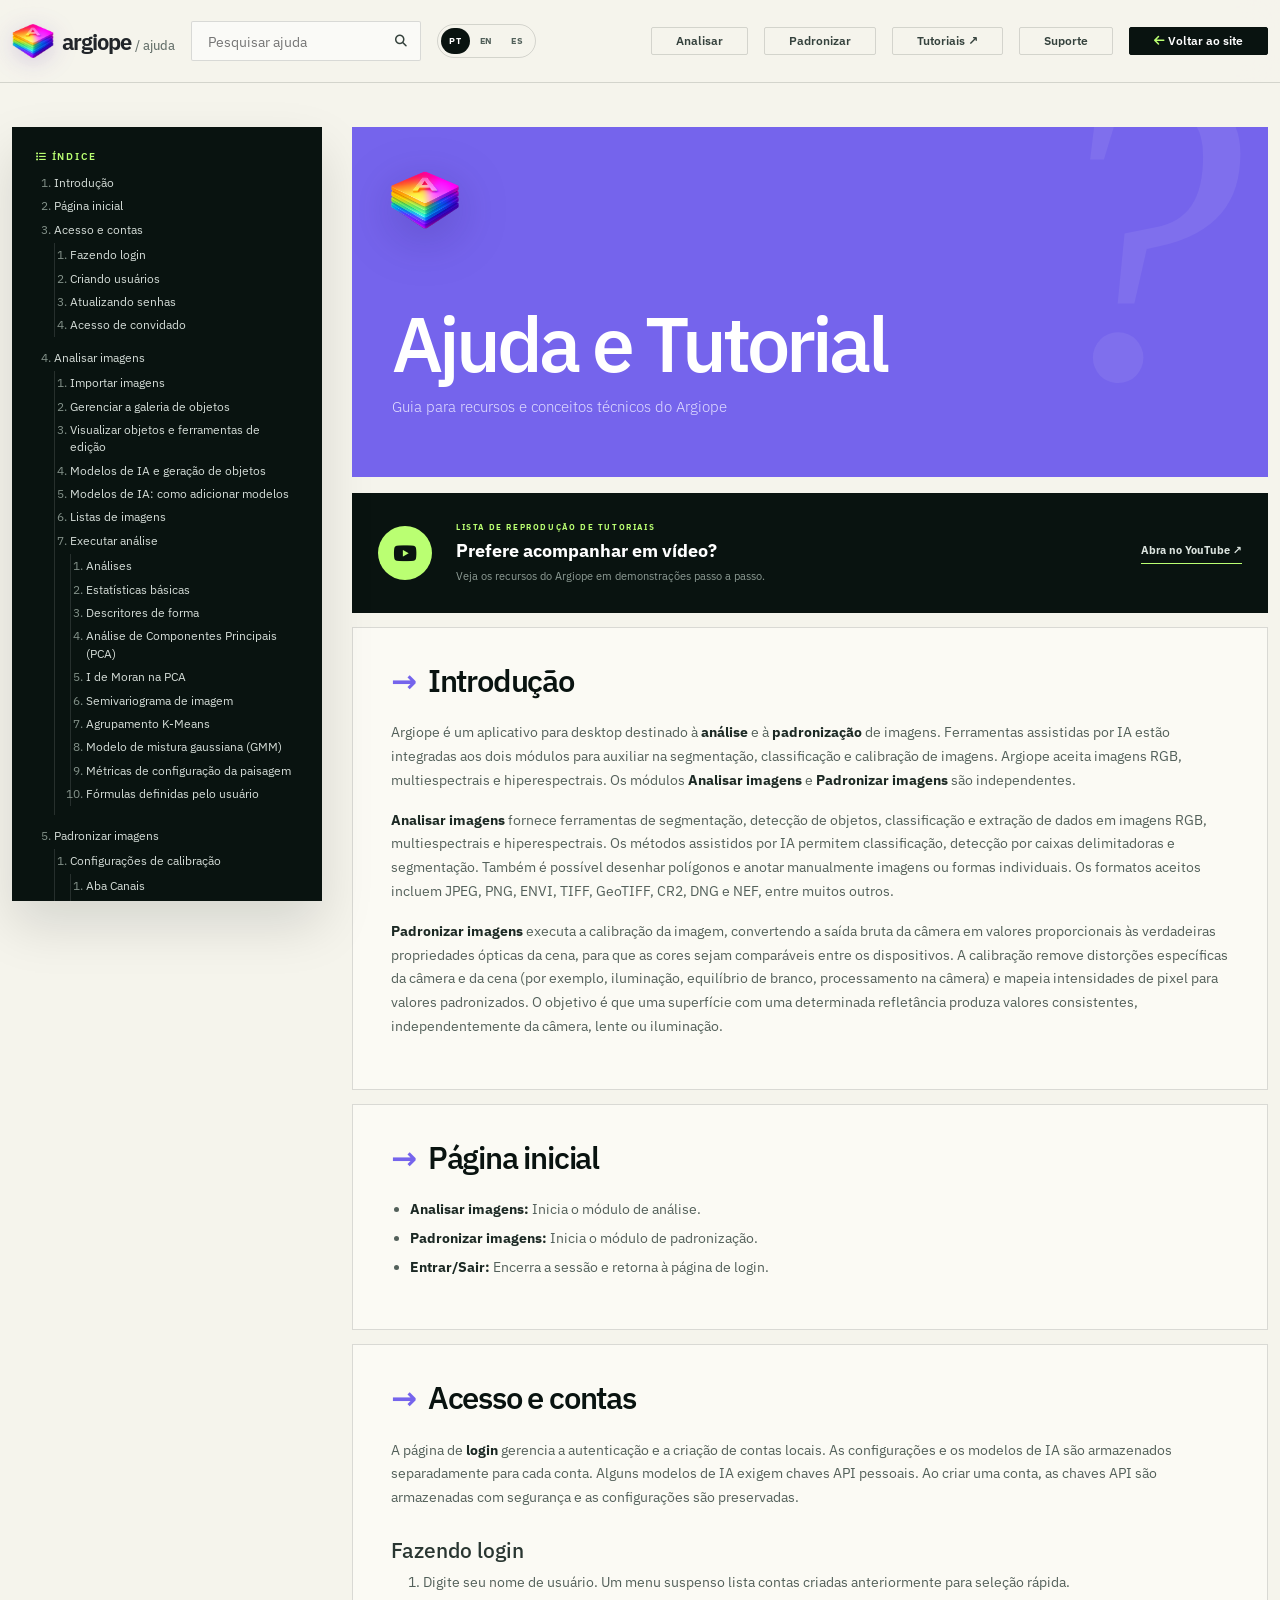
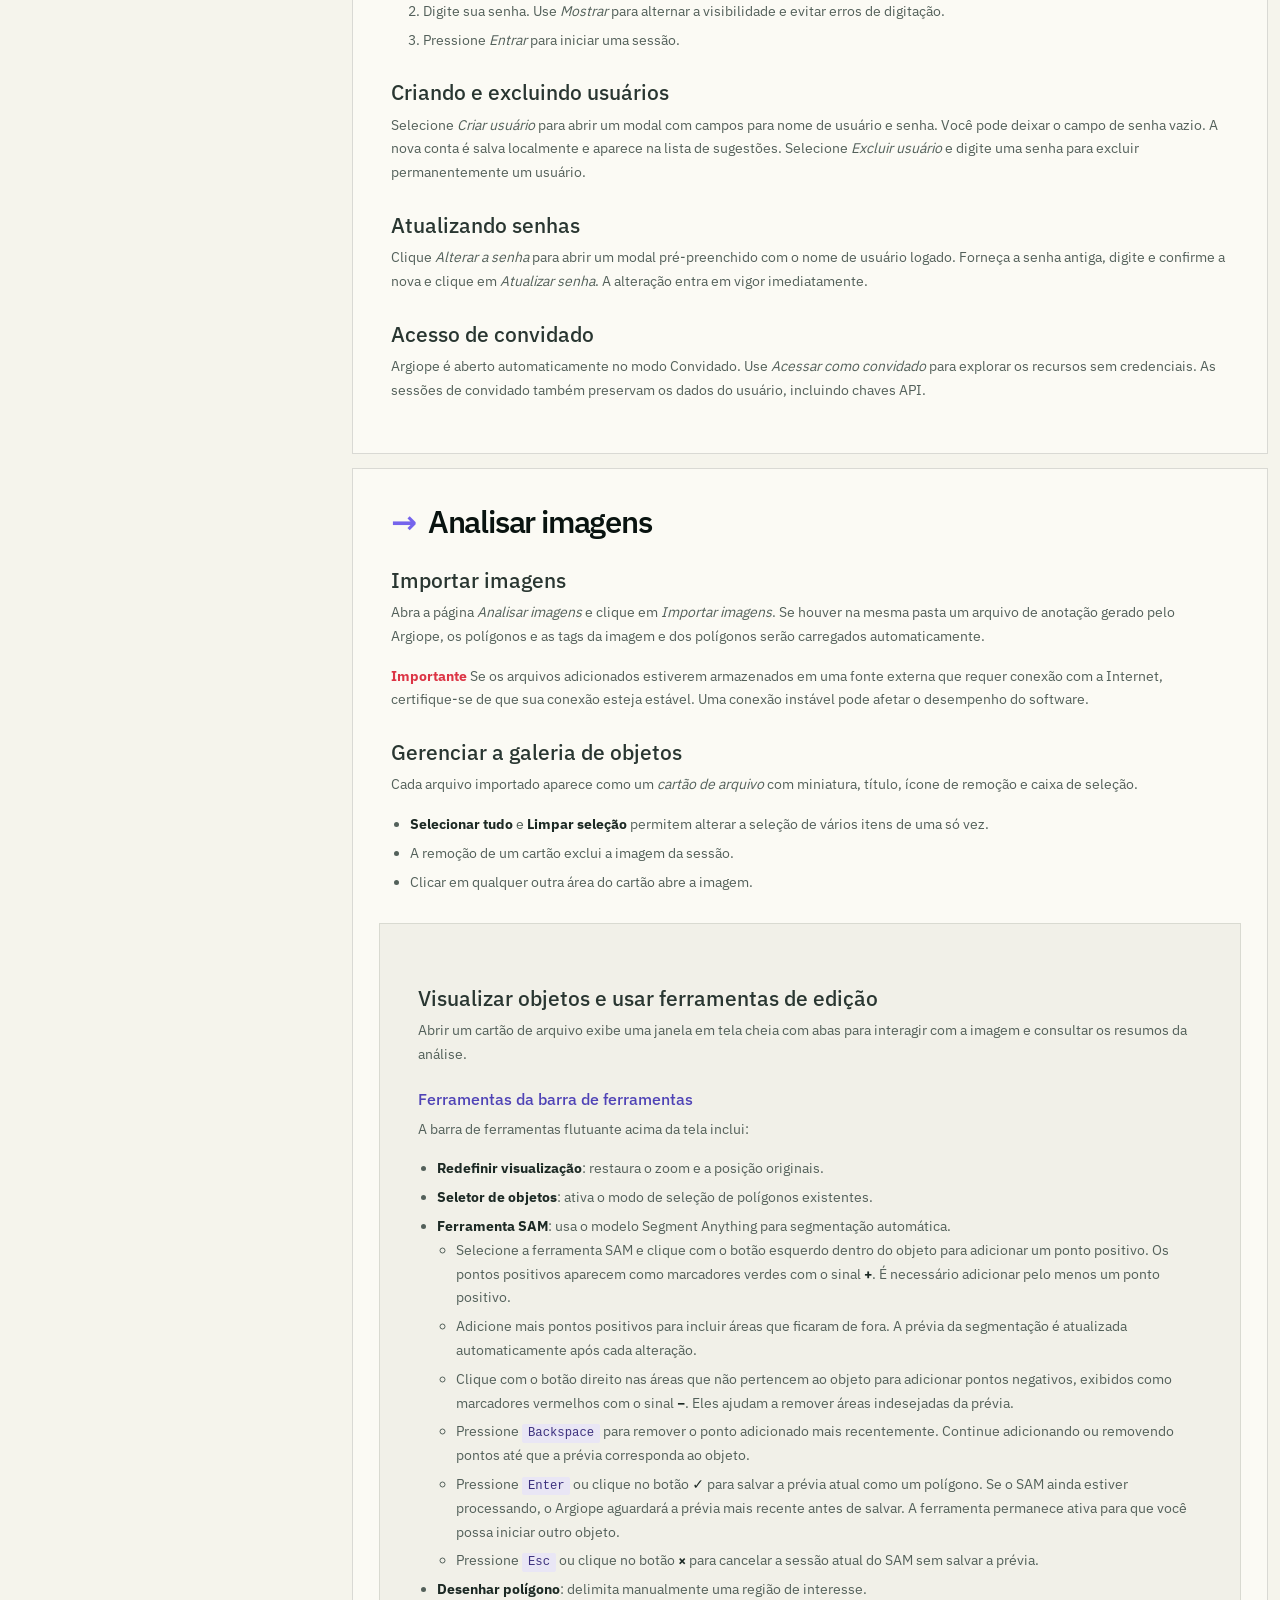
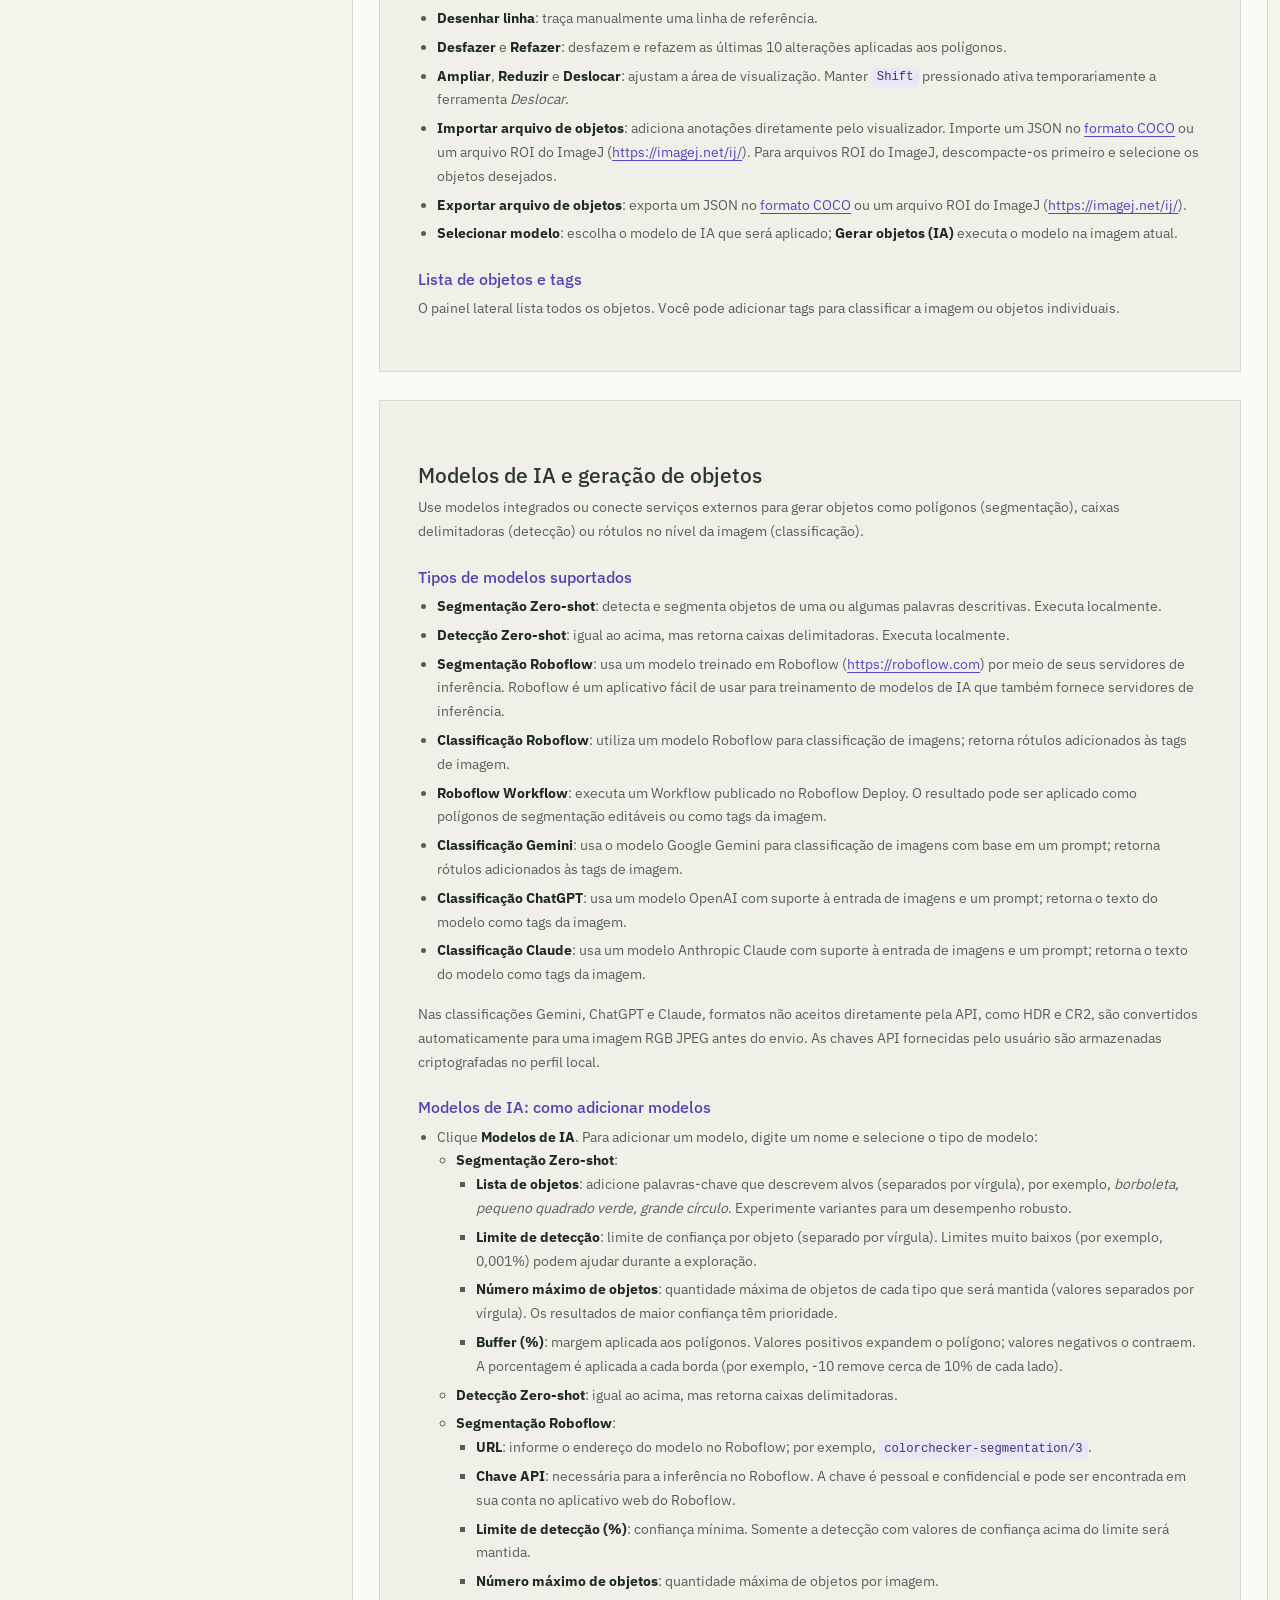
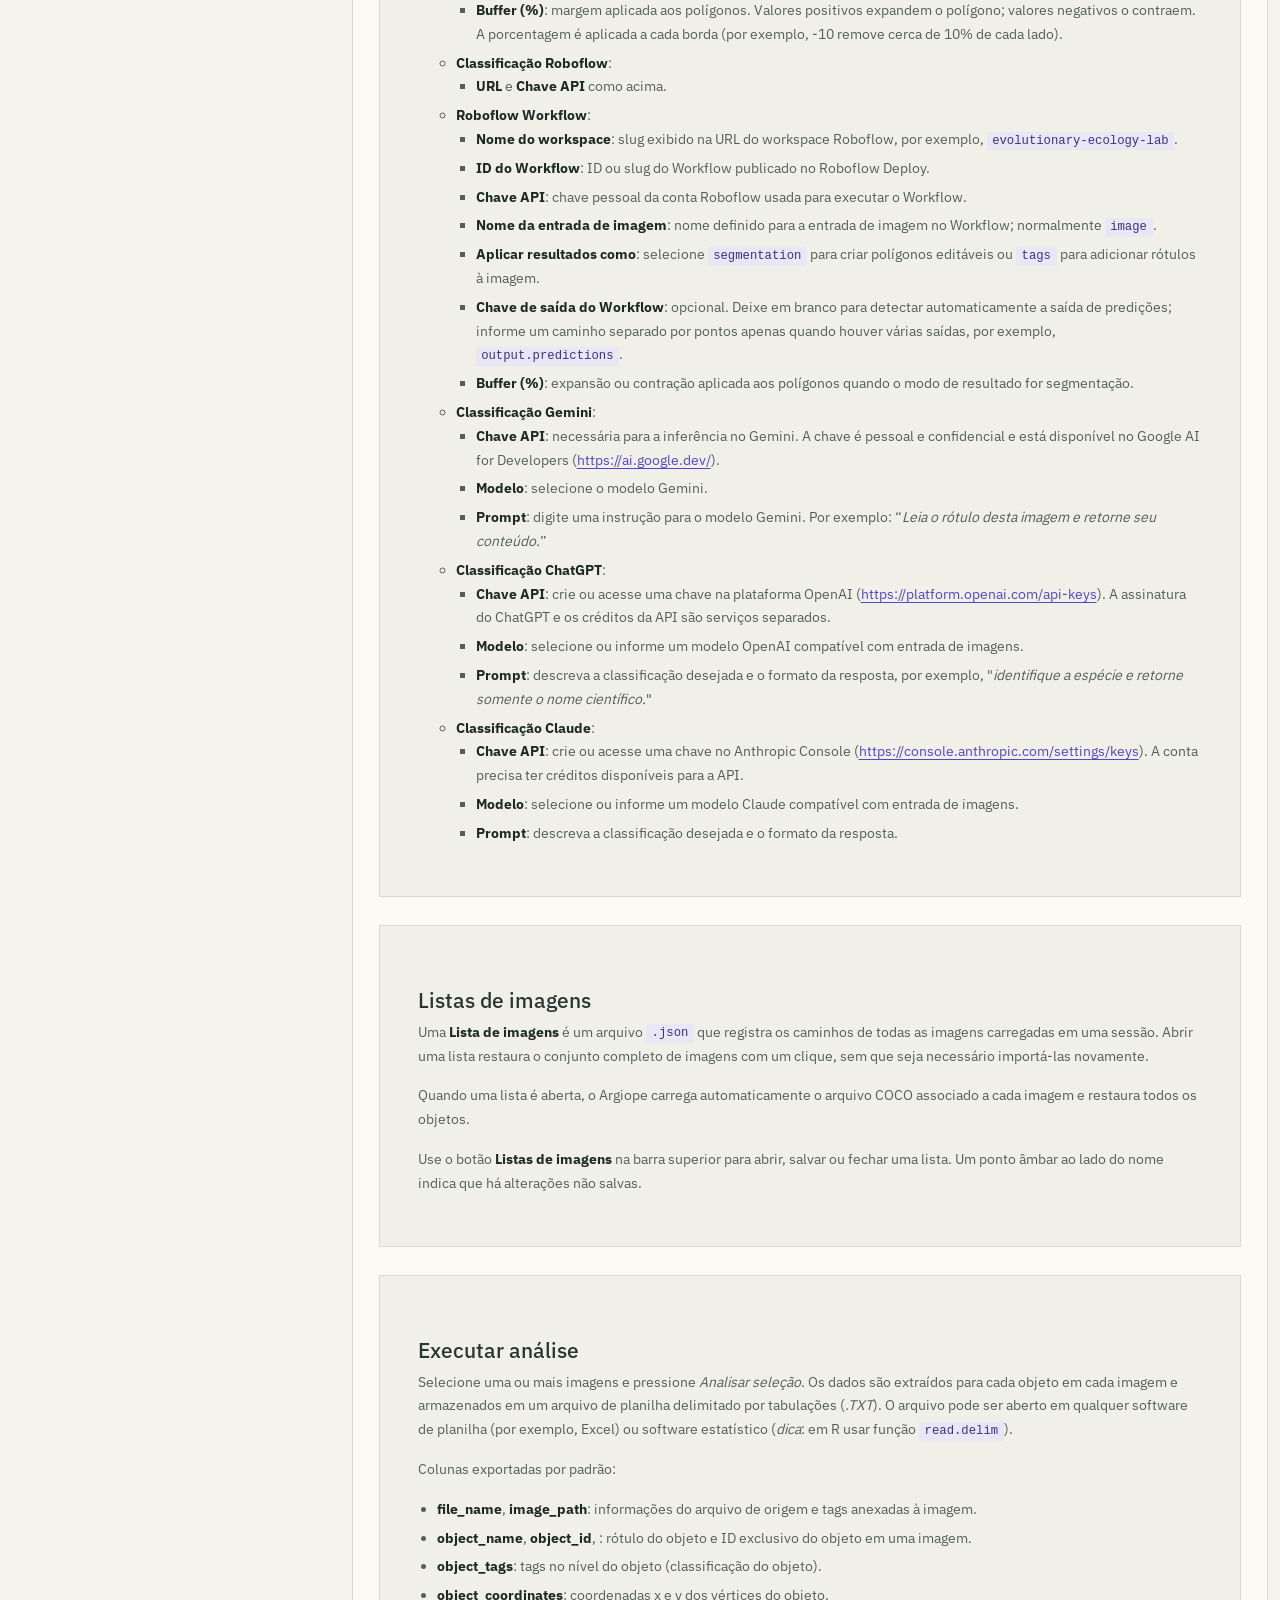
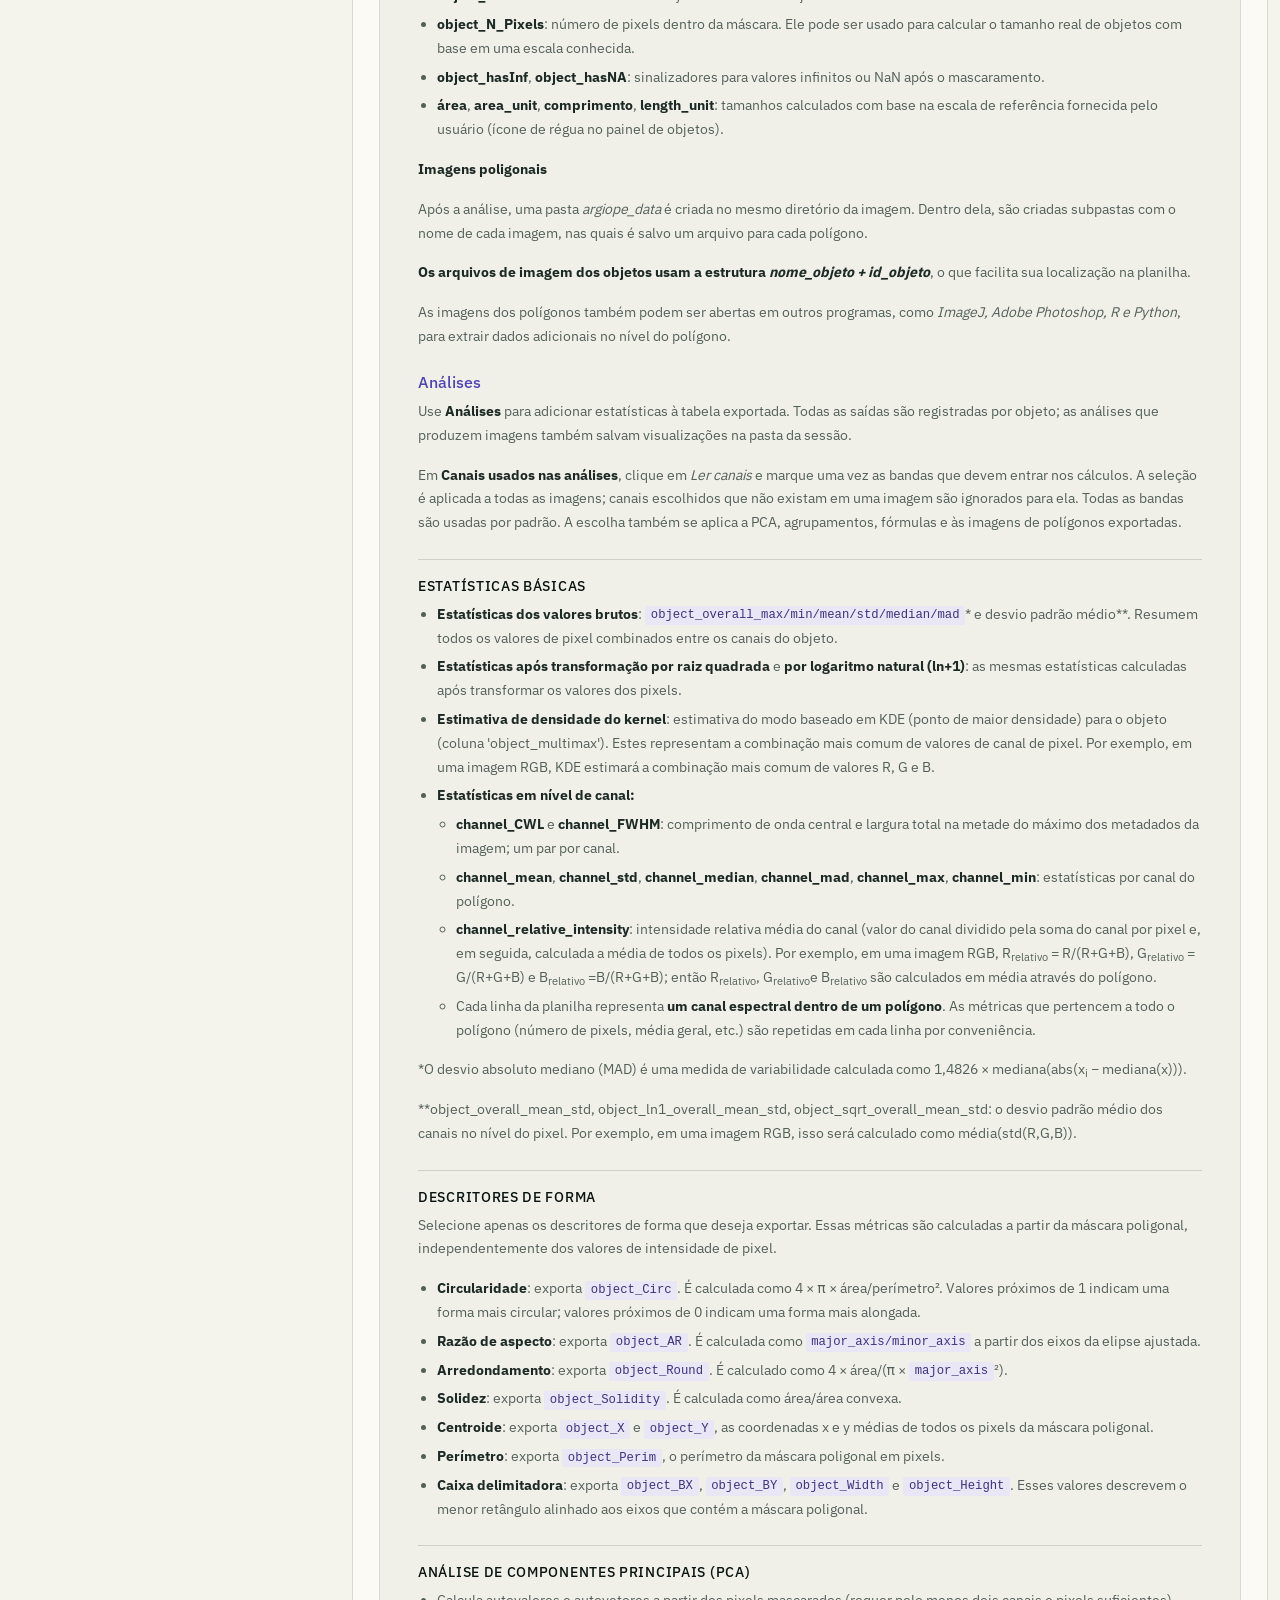
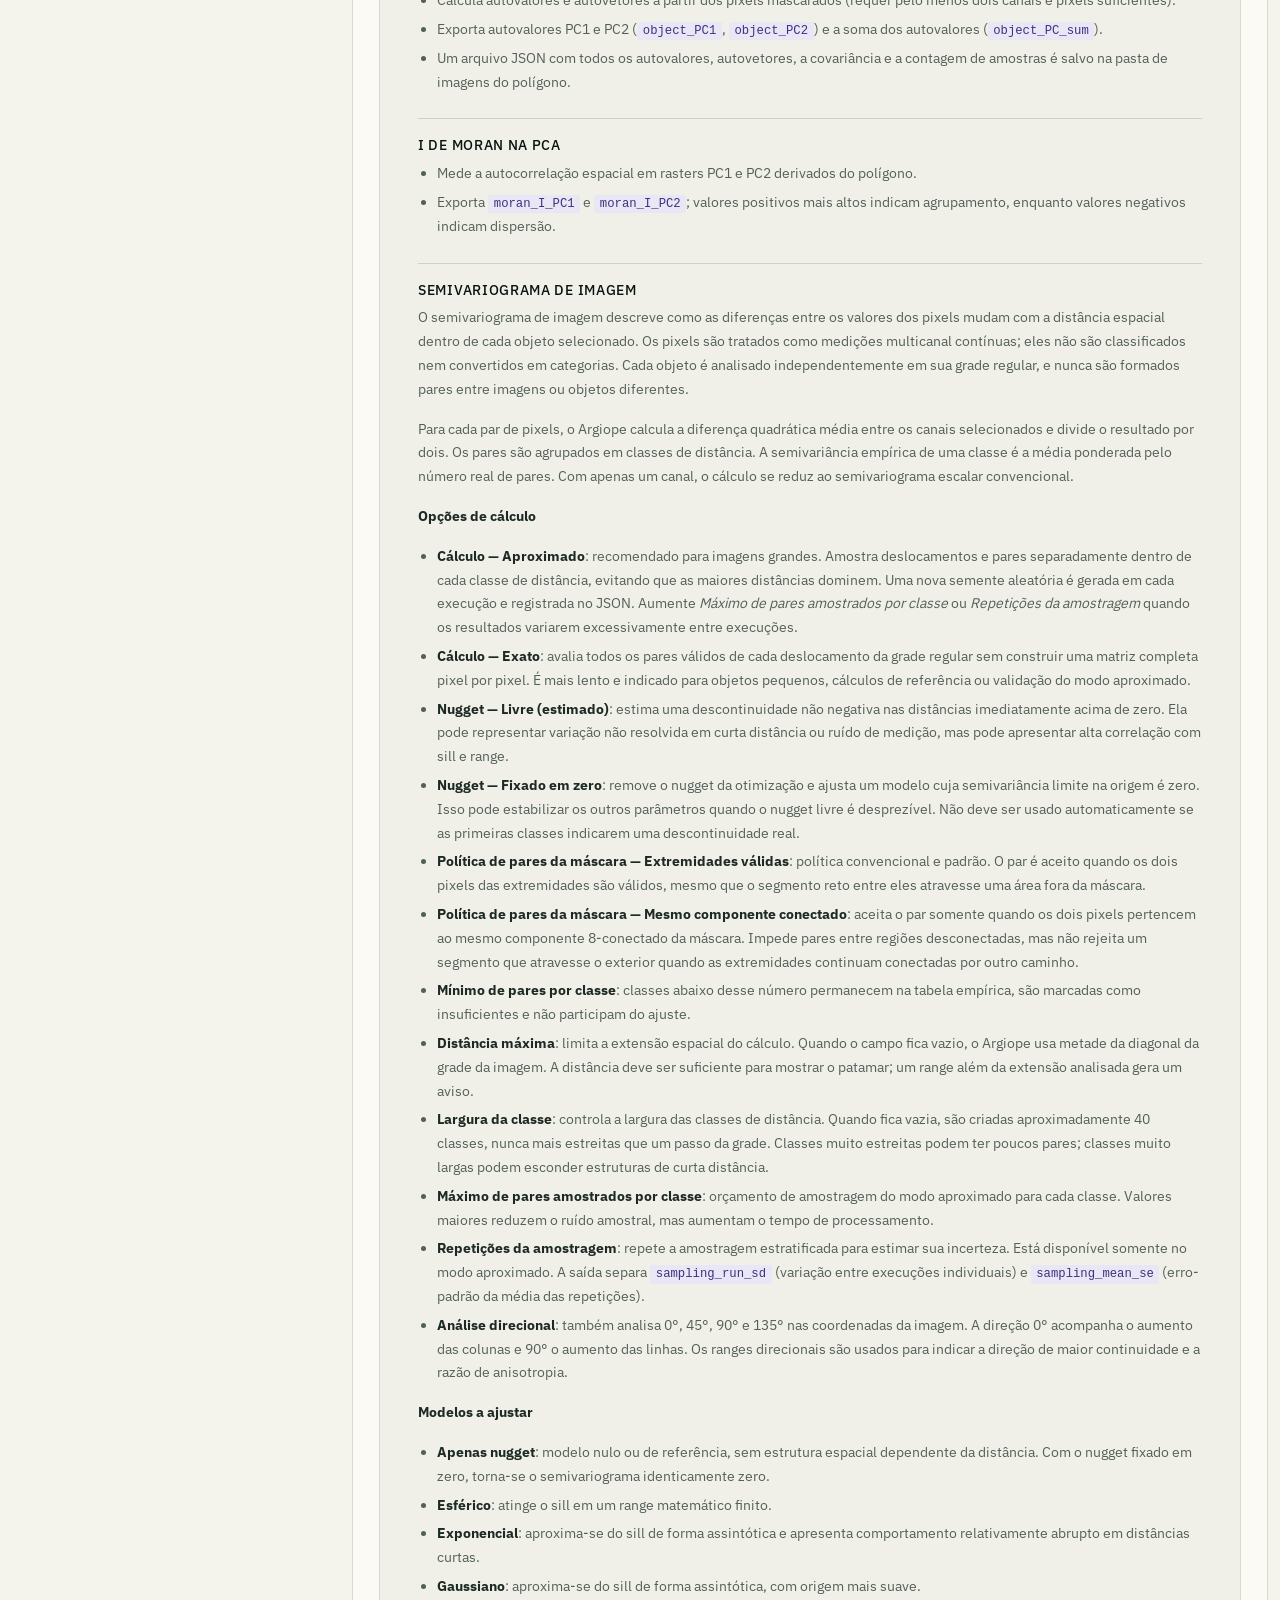
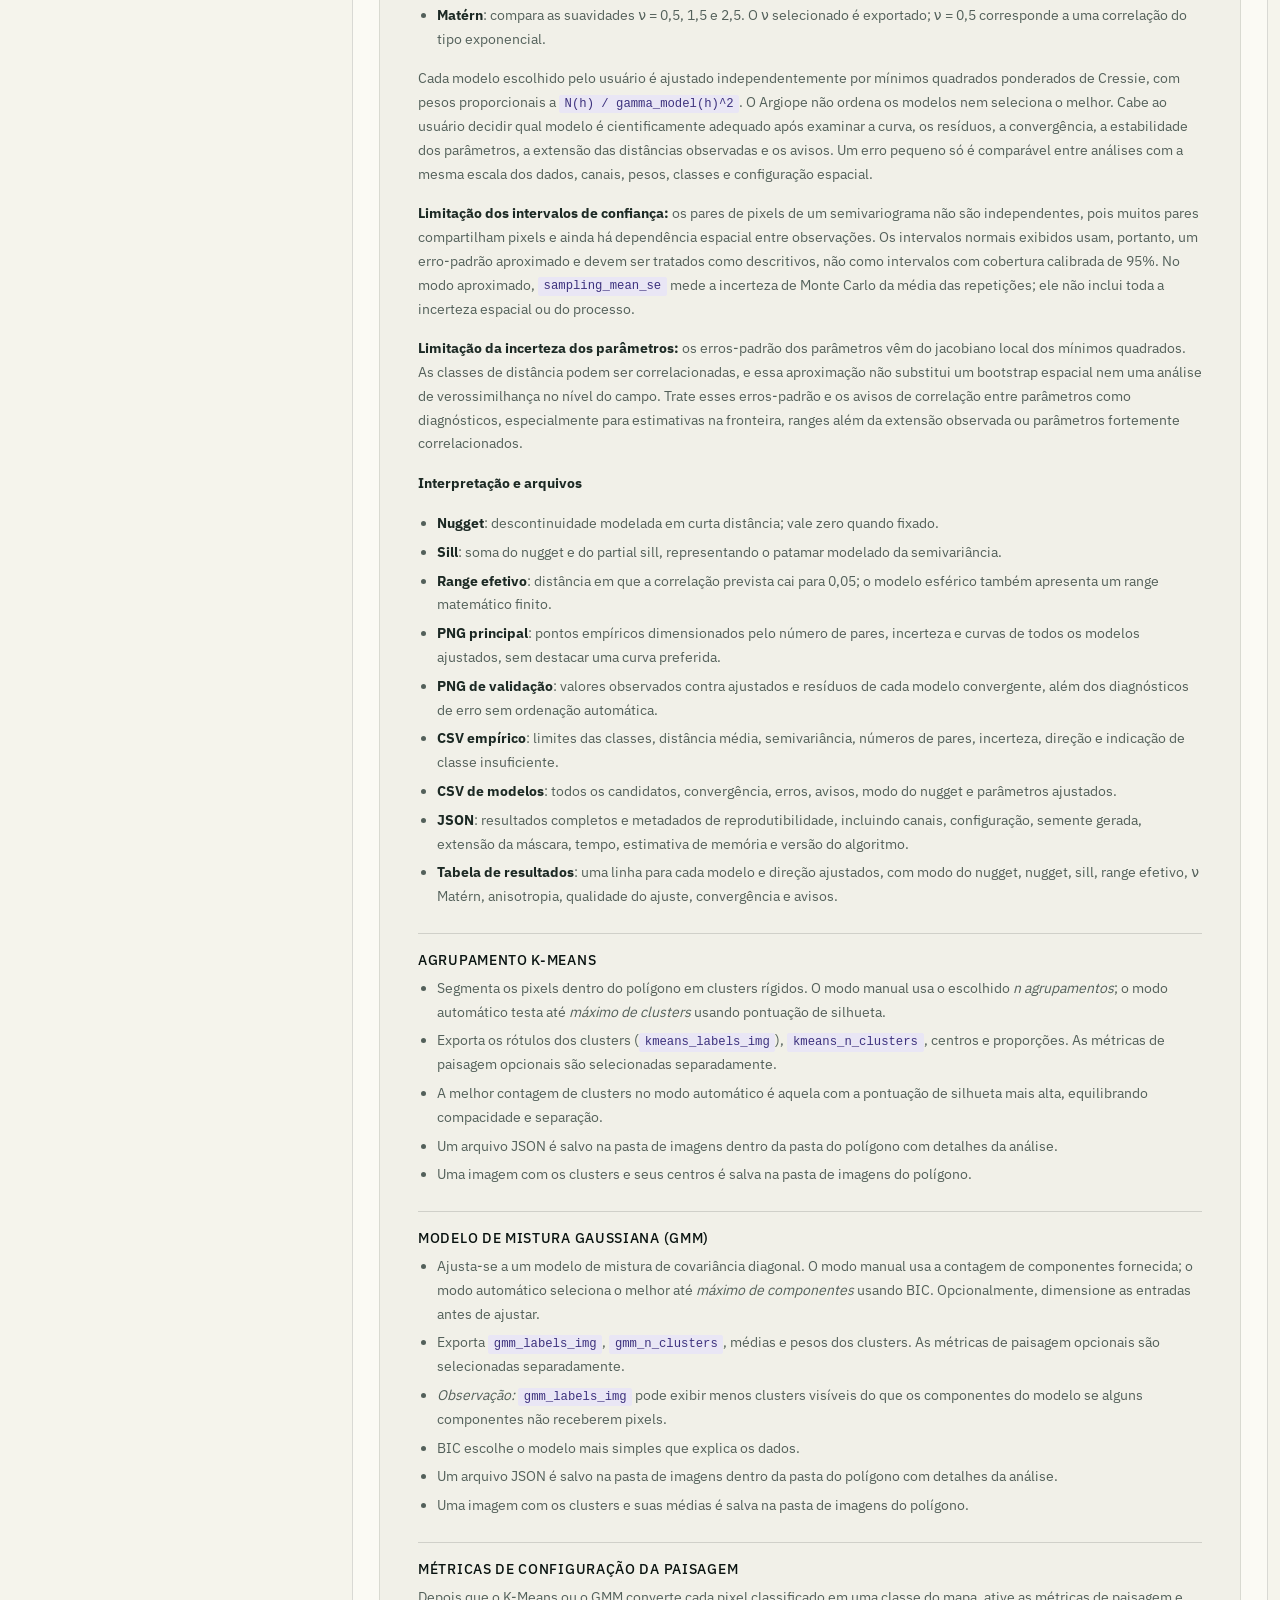
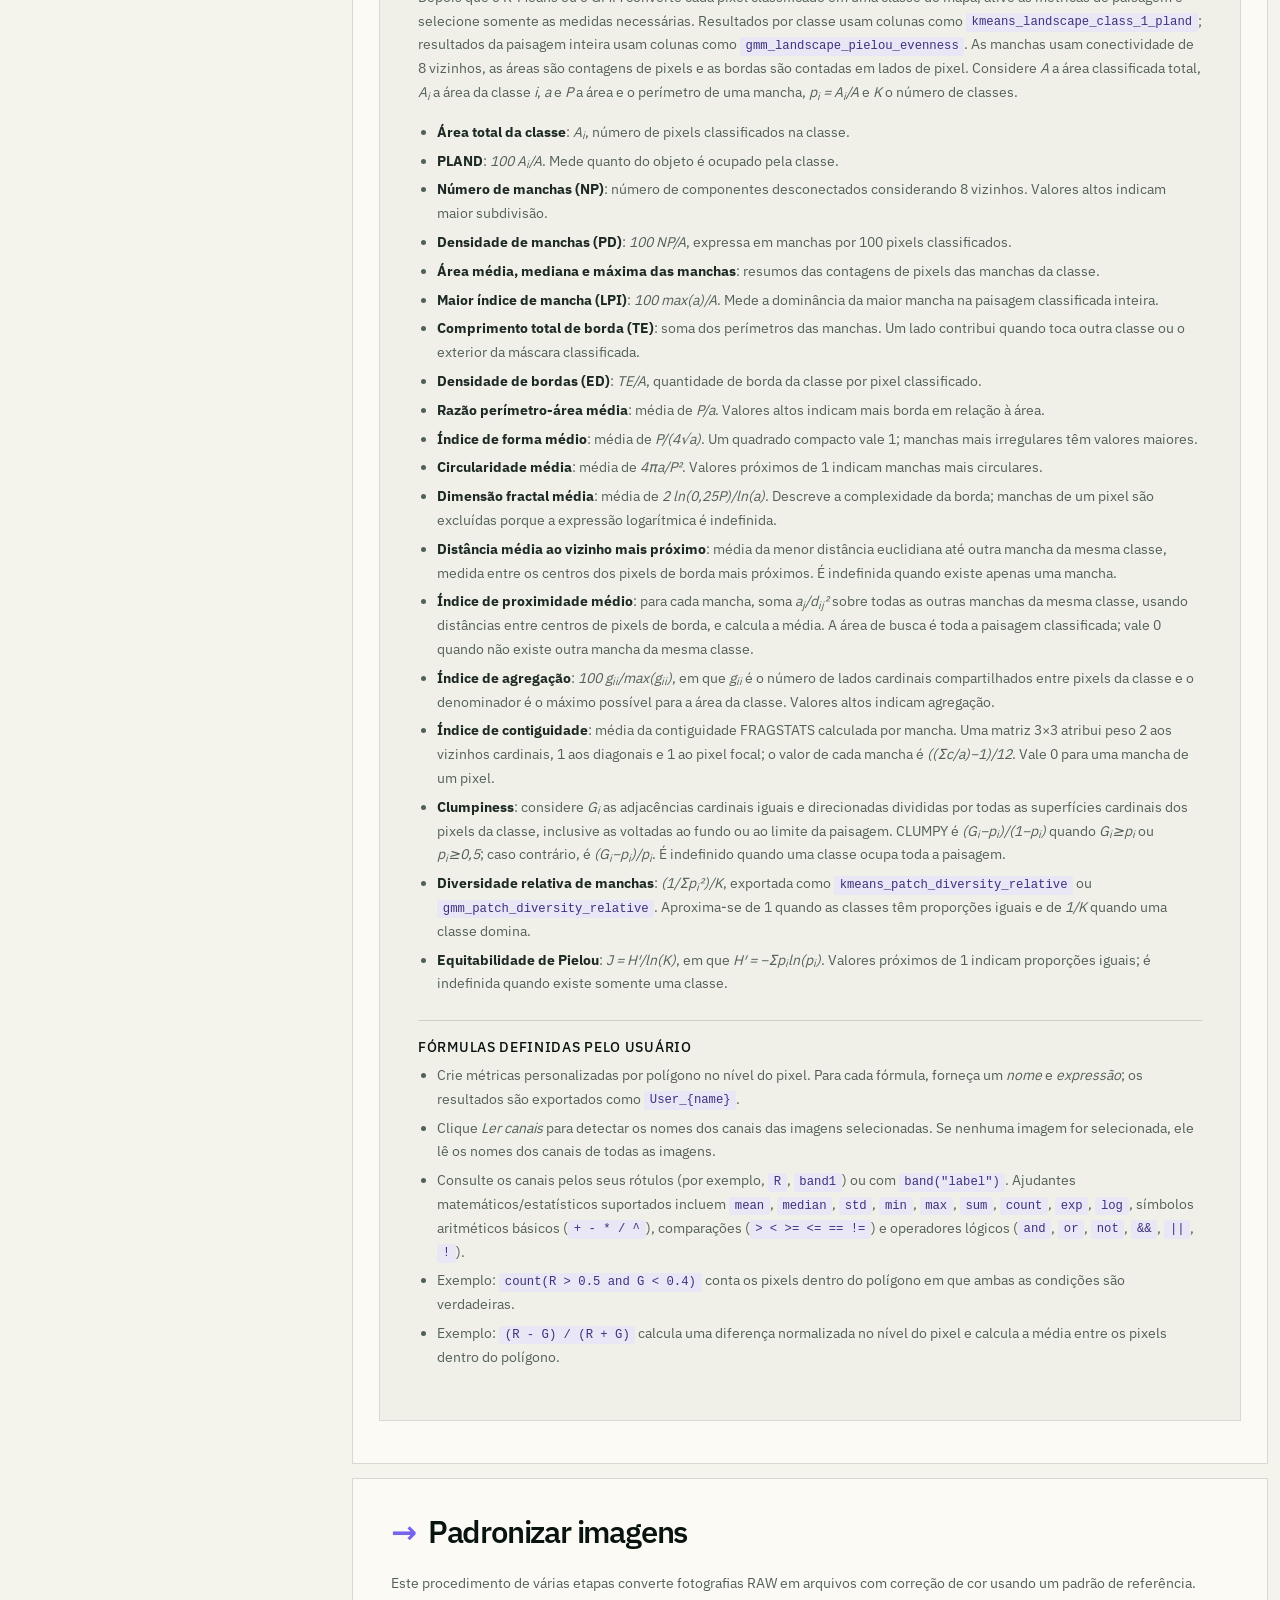
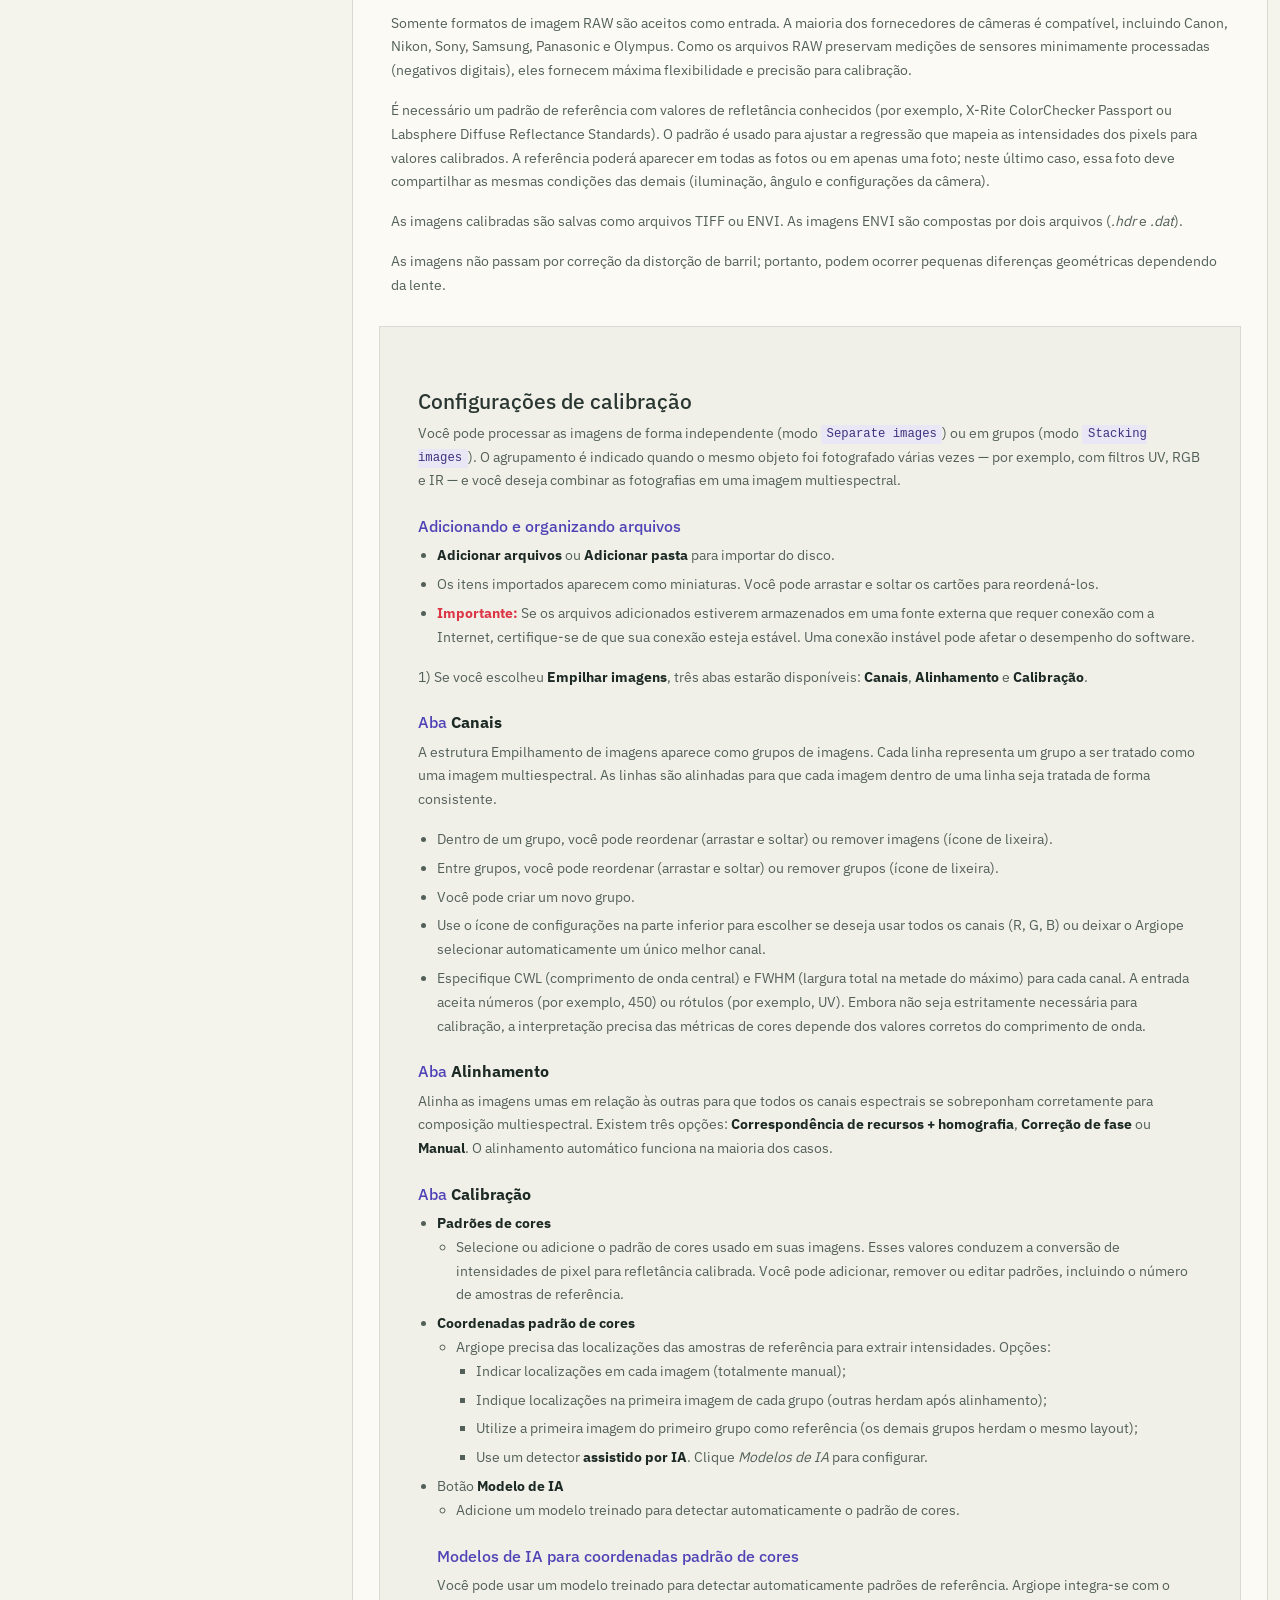
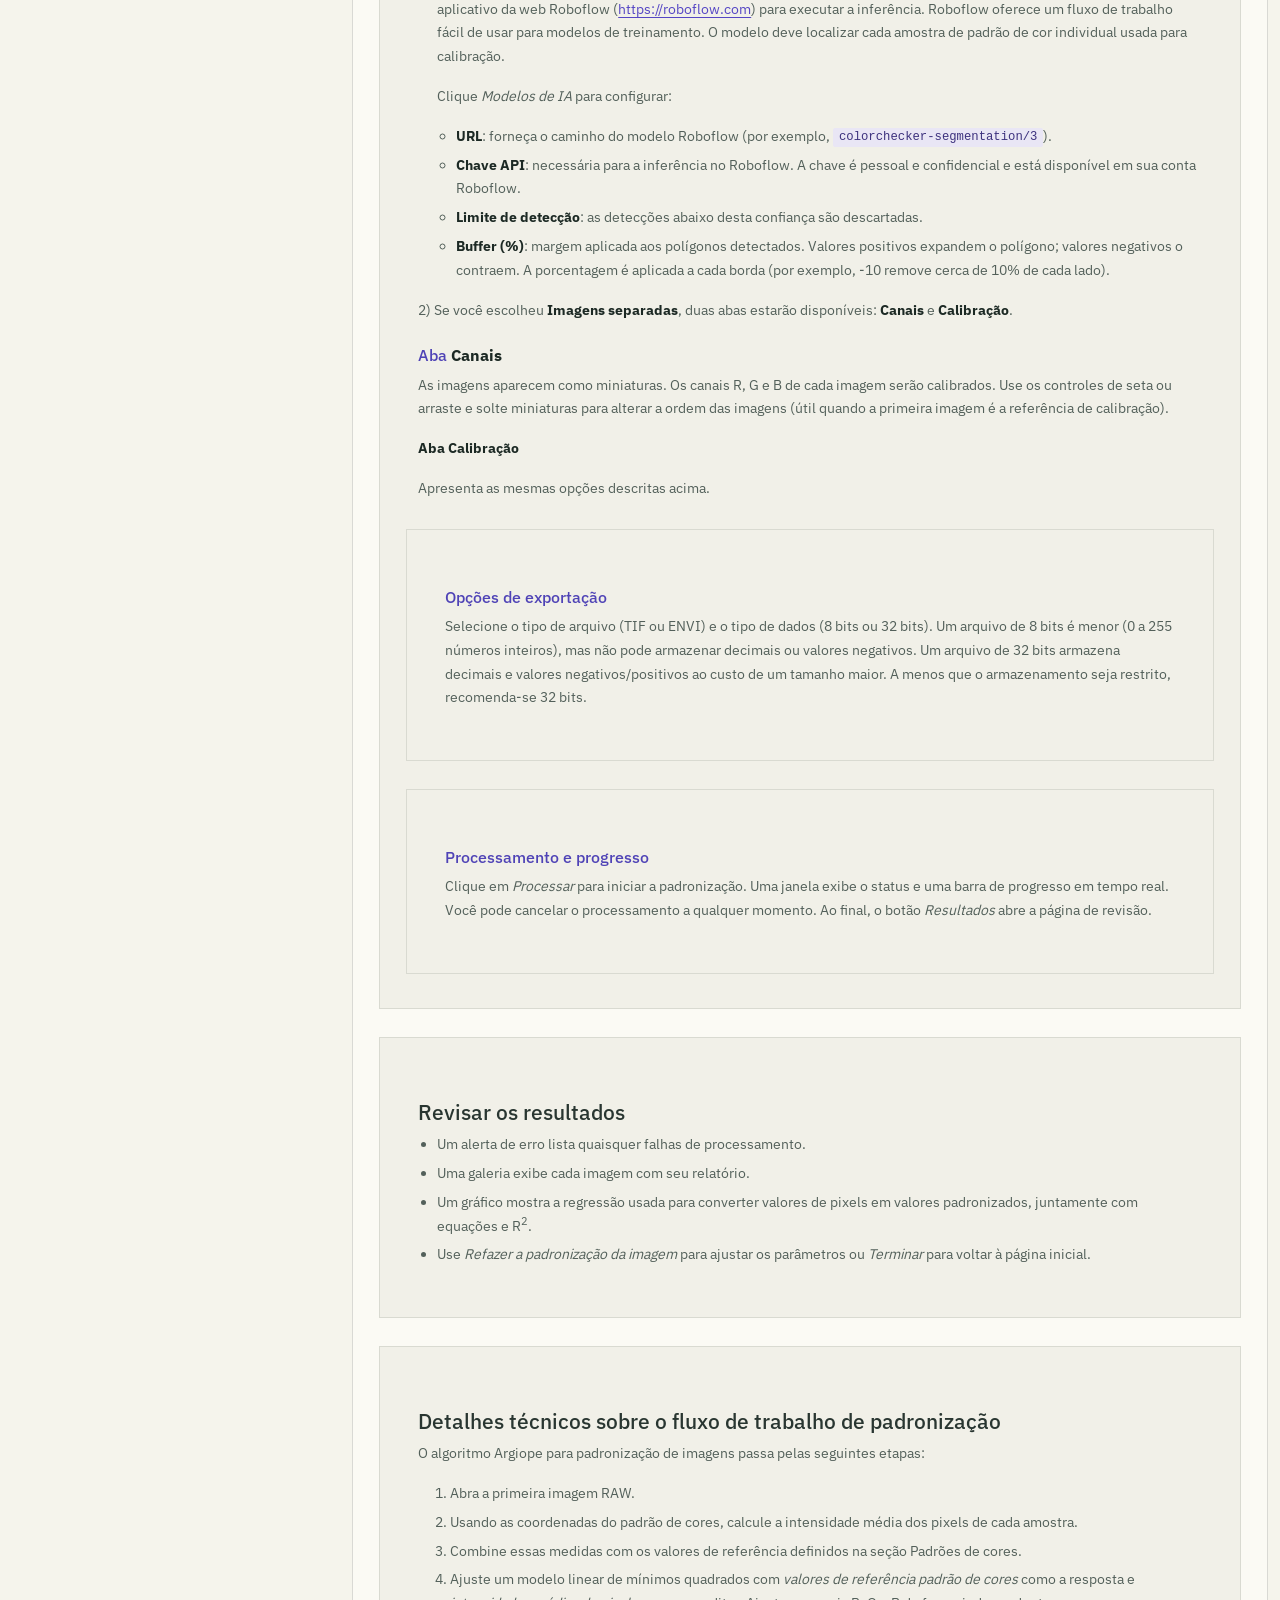
==== commit de0f4df8: "Add files via upload" ====
--- a/ajuda.html
+++ b/ajuda.html
@@ -307,133 +307,6 @@
 <p>Argiope é aberto automaticamente no modo Convidado. Use <em>Acessar como convidado</em> para explorar os recursos sem credenciais. As sessões de convidado também preservam os dados do usuário, incluindo chaves API.</p>
 </section>
 </section>
-<section class="section-card" id="standardize">
-<h3>Padronizar imagens</h3>
-<p>Este procedimento de várias etapas converte fotografias RAW em arquivos com correção de cor usando um padrão de referência.</p>
-<p>Somente formatos de imagem RAW são aceitos como entrada. A maioria dos fornecedores de câmeras é compatível, incluindo Canon, Nikon, Sony, Samsung, Panasonic e Olympus. Como os arquivos RAW preservam medições de sensores minimamente processadas (negativos digitais), eles fornecem máxima flexibilidade e precisão para calibração.</p>
-<p>É necessário um padrão de referência com valores de refletância conhecidos (por exemplo, X-Rite ColorChecker Passport ou Labsphere Diffuse Reflectance Standards). O padrão é usado para ajustar a regressão que mapeia as intensidades dos pixels para valores calibrados. A referência poderá aparecer em todas as fotos ou em apenas uma foto; neste último caso, essa foto deve compartilhar as mesmas condições das demais (iluminação, ângulo e configurações da câmera).</p>
-<p>As imagens calibradas são salvas como arquivos TIFF ou ENVI. As imagens ENVI são compostas por dois arquivos (<em>.hdr</em> e <em>.dat</em>).</p>
-<p>As imagens não passam por correção da distorção de barril; portanto, podem ocorrer pequenas diferenças geométricas dependendo da lente.</p>
-<section class="section-card" id="calibration">
-<h4>Configurações de calibração</h4>
-<p>Você pode processar as imagens de forma independente (modo <code>Separate images</code>) ou em grupos (modo <code>Stacking images</code>). O agrupamento é indicado quando o mesmo objeto foi fotografado várias vezes — por exemplo, com filtros UV, RGB e IR — e você deseja combinar as fotografias em uma imagem multiespectral.</p>
-<section class="mt-2" id="fm-add">
-<h5>Adicionando e organizando arquivos</h5>
-<ul>
-<li><strong>Adicionar arquivos</strong> ou <strong>Adicionar pasta</strong> para importar do disco.
-              </li><li>Os itens importados aparecem como miniaturas. Você pode arrastar e soltar os cartões para reordená-los.</li>
-<li>
-<strong class="text-danger">Importante:</strong>
-                Se os arquivos adicionados estiverem armazenados em uma fonte externa que requer conexão com a Internet, certifique-se de que sua conexão esteja estável. Uma conexão instável pode afetar o desempenho do software.
-              </li>
-</ul>
-</section>
-<section class="mt-2" id="cal-channels">
-<p>1) Se você escolheu <strong>Empilhar imagens</strong>, três abas estarão disponíveis: <strong>Canais</strong>, <strong>Alinhamento</strong> e <strong>Calibração</strong>.</p>
-<h5>Aba <strong>Canais</strong></h5>
-<p>A estrutura Empilhamento de imagens aparece como grupos de imagens. Cada linha representa um grupo a ser tratado como uma imagem multiespectral. As linhas são alinhadas para que cada imagem dentro de uma linha seja tratada de forma consistente.</p>
-<ul>
-<li>Dentro de um grupo, você pode reordenar (arrastar e soltar) ou remover imagens (ícone de lixeira).</li>
-<li>Entre grupos, você pode reordenar (arrastar e soltar) ou remover grupos (ícone de lixeira).</li>
-<li>Você pode criar um novo grupo.</li>
-<li>Use o ícone de configurações na parte inferior para escolher se deseja usar todos os canais (R, G, B) ou deixar o Argiope selecionar automaticamente um único melhor canal.</li>
-<li>Especifique CWL (comprimento de onda central) e FWHM (largura total na metade do máximo) para cada canal. A entrada aceita números (por exemplo, 450) ou rótulos (por exemplo, UV). Embora não seja estritamente necessária para calibração, a interpretação precisa das métricas de cores depende dos valores corretos do comprimento de onda.</li>
-</ul>
-</section>
-<section class="mt-2" id="cal-alignment">
-<h5>Aba <strong>Alinhamento</strong></h5>
-<p>Alinha as imagens umas em relação às outras para que todos os canais espectrais se sobreponham corretamente para composição multiespectral. Existem três opções: 
-              <strong>Correspondência de recursos + homografia</strong>, <strong>Correção de fase</strong> ou <strong>Manual</strong>. O alinhamento automático funciona na maioria dos casos.
-            </p>
-<section class="mt-2" id="cal-calibration">
-<h5>Aba <strong>Calibração</strong></h5>
-<ul>
-<li><strong>Padrões de cores</strong>
-<ul>
-<li>Selecione ou adicione o padrão de cores usado em suas imagens. Esses valores conduzem a conversão de intensidades de pixel para refletância calibrada. Você pode adicionar, remover ou editar padrões, incluindo o número de amostras de referência.</li>
-</ul>
-</li>
-<li><strong>Coordenadas padrão de cores</strong>
-<ul>
-<li>Argiope precisa das localizações das amostras de referência para extrair intensidades. Opções:
-                    <ul>
-<li>Indicar localizações em cada imagem (totalmente manual);</li>
-<li>Indique localizações na primeira imagem de cada grupo (outras herdam após alinhamento);</li>
-<li>Utilize a primeira imagem do primeiro grupo como referência (os demais grupos herdam o mesmo layout);</li>
-<li>Use um detector <strong>assistido por IA</strong>. Clique <em>Modelos de IA</em> para configurar.</li>
-</ul>
-</li>
-</ul>
-</li>
-<li>Botão <strong>Modelo de IA</strong>
-                <ul>
-<li>Adicione um modelo treinado para detectar automaticamente o padrão de cores.</li>
-</ul>
-</li>
-<section class="mt-2" id="cal-ai">
-<h5>Modelos de IA para coordenadas padrão de cores</h5>
-<p>Você pode usar um modelo treinado para detectar automaticamente padrões de referência. Argiope integra-se com o aplicativo da web Roboflow (<a href="https://roboflow.com">https://roboflow.com</a>) para executar a inferência.
-            Roboflow oferece um fluxo de trabalho fácil de usar para modelos de treinamento. O modelo deve localizar cada amostra de padrão de cor individual usada para calibração.</p>
-<p>Clique <em>Modelos de IA</em> para configurar:</p>
-<ul>
-<li><strong>URL</strong>: forneça o caminho do modelo Roboflow (por exemplo, <code>colorchecker-segmentation/3</code>).</li>
-<li><strong>Chave API</strong>: necessária para a inferência no Roboflow. A chave é pessoal e confidencial e está disponível em sua conta Roboflow.</li>
-<li><strong>Limite de detecção</strong>: as detecções abaixo desta confiança são descartadas.</li>
-<li><strong>Buffer (%)</strong>: margem aplicada aos polígonos detectados. Valores positivos expandem o polígono; valores negativos o contraem. A porcentagem é aplicada a cada borda (por exemplo, -10 remove cerca de 10% de cada lado).</li>
-</ul>
-</section>
-</ul>
-<p>2) Se você escolheu <strong>Imagens separadas</strong>, duas abas estarão disponíveis: <strong>Canais</strong> e <strong>Calibração</strong>.</p>
-<h5>Aba <strong>Canais</strong></h5>
-<p>As imagens aparecem como miniaturas. Os canais R, G e B de cada imagem serão calibrados. Use os controles de seta ou arraste e solte miniaturas para alterar a ordem das imagens (útil quando a primeira imagem é a referência de calibração).</p>
-<p><strong>Aba Calibração</strong></p>
-<p>Apresenta as mesmas opções descritas acima.</p>
-</section>
-<section class="section-card" id="cal-export">
-<h5>Opções de exportação</h5>
-<p>Selecione o tipo de arquivo (TIF ou ENVI) e o tipo de dados (8 bits ou 32 bits). Um arquivo de 8 bits é menor (0 a 255 números inteiros), mas não pode armazenar decimais ou valores negativos. Um arquivo de 32 bits armazena decimais e valores negativos/positivos ao custo de um tamanho maior. A menos que o armazenamento seja restrito, recomenda-se 32 bits.</p>
-</section>
-<section class="section-card" id="cal-progress">
-<h5>Processamento e progresso</h5>
-<p>Clique em <em>Processar</em> para iniciar a padronização. Uma janela exibe o status e uma barra de progresso em tempo real. Você pode cancelar o processamento a qualquer momento. Ao final, o botão <em>Resultados</em> abre a página de revisão.</p>
-</section>
-</section>
-</section>
-<section class="section-card" id="review">
-<h4>Revisar os resultados</h4>
-<ul>
-<li>Um alerta de erro lista quaisquer falhas de processamento.</li>
-<li>Uma galeria exibe cada imagem com seu relatório.</li>
-<li>Um gráfico mostra a regressão usada para converter valores de pixels em valores padronizados, juntamente com equações e R<sup>2</sup>.</li>
-<li>Use <em>Refazer a padronização da imagem</em> para ajustar os parâmetros ou <em>Terminar</em> para voltar à página inicial.</li>
-</ul>
-</section>
-<section class="section-card" id="cal-workflow">
-<h4>Detalhes técnicos sobre o fluxo de trabalho de padronização</h4>
-<p>O algoritmo Argiope para padronização de imagens passa pelas seguintes etapas:</p>
-<ol>
-<li>Abra a primeira imagem RAW.</li>
-<li>Usando as coordenadas do padrão de cores, calcule a intensidade média dos pixels de cada amostra.</li>
-<li>Combine essas medidas com os valores de referência definidos na seção Padrões de cores.</li>
-<li>Ajuste um modelo linear de mínimos quadrados com <i>valores de referência padrão de cores</i> como a resposta e <i>intensidades médias de pixels</i> como o preditor. Ajuste os canais R, G e B de forma independente.</li>
-<li>Aplique cada modelo para converter cada pixel da intensidade original em valor calibrado.</li>
-<li>Se <i>Melhor canal</i> estiver selecionado, escolha o canal de acordo com:
-            <ol>
-<li>Modelo R<sup>2</sup> &gt; 0.97;</li>
-<li>Maior valor medido, intensidade não saturada (uma amostra é não saturada se sua intensidade máxima medida &lt; 65.535);</li>
-<li>Se nem (1) nem (2) forem atendidos, selecione o canal com o R mais alto<sup>2</sup>.</li>
-</ol>
-</li>
-<li>Se estiver gerando uma imagem multiespectral a partir de um grupo, repita as etapas para cada imagem desse grupo.
-            <ol>
-<li>Se selecionado, aplique o alinhamento registrando a imagem atual na primeira imagem (antes do cálculo da intensidade).</li>
-</ol>
-</li>
-<li>Se a primeira imagem/grupo for definida como referência, aplique o(s) modelo(s) às imagens restantes; caso contrário, repita as etapas para cada imagem/grupo.</li>
-<li>Armazene os coeficientes gerados e as estatísticas de ajuste como metadados para posterior revisão e reprodutibilidade.</li>
-</ol>
-<p>*As imagens RAW são processadas conforme fornecidas pela câmera. A correção de distorção da lente não é aplicada, portanto podem ocorrer pequenas diferenças geométricas dependendo da lente.</p>
-</section>
 <section class="section-card" id="analyze">
 <h3>Analisar imagens</h3>
 <section class="mt-2" id="analysis-import">
@@ -728,6 +601,133 @@
 </section>
 </section>
 <section class="mt-2" id="analysis-results"></section>
+</section>
+<section class="section-card" id="standardize">
+<h3>Padronizar imagens</h3>
+<p>Este procedimento de várias etapas converte fotografias RAW em arquivos com correção de cor usando um padrão de referência.</p>
+<p>Somente formatos de imagem RAW são aceitos como entrada. A maioria dos fornecedores de câmeras é compatível, incluindo Canon, Nikon, Sony, Samsung, Panasonic e Olympus. Como os arquivos RAW preservam medições de sensores minimamente processadas (negativos digitais), eles fornecem máxima flexibilidade e precisão para calibração.</p>
+<p>É necessário um padrão de referência com valores de refletância conhecidos (por exemplo, X-Rite ColorChecker Passport ou Labsphere Diffuse Reflectance Standards). O padrão é usado para ajustar a regressão que mapeia as intensidades dos pixels para valores calibrados. A referência poderá aparecer em todas as fotos ou em apenas uma foto; neste último caso, essa foto deve compartilhar as mesmas condições das demais (iluminação, ângulo e configurações da câmera).</p>
+<p>As imagens calibradas são salvas como arquivos TIFF ou ENVI. As imagens ENVI são compostas por dois arquivos (<em>.hdr</em> e <em>.dat</em>).</p>
+<p>As imagens não passam por correção da distorção de barril; portanto, podem ocorrer pequenas diferenças geométricas dependendo da lente.</p>
+<section class="section-card" id="calibration">
+<h4>Configurações de calibração</h4>
+<p>Você pode processar as imagens de forma independente (modo <code>Separate images</code>) ou em grupos (modo <code>Stacking images</code>). O agrupamento é indicado quando o mesmo objeto foi fotografado várias vezes — por exemplo, com filtros UV, RGB e IR — e você deseja combinar as fotografias em uma imagem multiespectral.</p>
+<section class="mt-2" id="fm-add">
+<h5>Adicionando e organizando arquivos</h5>
+<ul>
+<li><strong>Adicionar arquivos</strong> ou <strong>Adicionar pasta</strong> para importar do disco.
+              </li><li>Os itens importados aparecem como miniaturas. Você pode arrastar e soltar os cartões para reordená-los.</li>
+<li>
+<strong class="text-danger">Importante:</strong>
+                Se os arquivos adicionados estiverem armazenados em uma fonte externa que requer conexão com a Internet, certifique-se de que sua conexão esteja estável. Uma conexão instável pode afetar o desempenho do software.
+              </li>
+</ul>
+</section>
+<section class="mt-2" id="cal-channels">
+<p>1) Se você escolheu <strong>Empilhar imagens</strong>, três abas estarão disponíveis: <strong>Canais</strong>, <strong>Alinhamento</strong> e <strong>Calibração</strong>.</p>
+<h5>Aba <strong>Canais</strong></h5>
+<p>A estrutura Empilhamento de imagens aparece como grupos de imagens. Cada linha representa um grupo a ser tratado como uma imagem multiespectral. As linhas são alinhadas para que cada imagem dentro de uma linha seja tratada de forma consistente.</p>
+<ul>
+<li>Dentro de um grupo, você pode reordenar (arrastar e soltar) ou remover imagens (ícone de lixeira).</li>
+<li>Entre grupos, você pode reordenar (arrastar e soltar) ou remover grupos (ícone de lixeira).</li>
+<li>Você pode criar um novo grupo.</li>
+<li>Use o ícone de configurações na parte inferior para escolher se deseja usar todos os canais (R, G, B) ou deixar o Argiope selecionar automaticamente um único melhor canal.</li>
+<li>Especifique CWL (comprimento de onda central) e FWHM (largura total na metade do máximo) para cada canal. A entrada aceita números (por exemplo, 450) ou rótulos (por exemplo, UV). Embora não seja estritamente necessária para calibração, a interpretação precisa das métricas de cores depende dos valores corretos do comprimento de onda.</li>
+</ul>
+</section>
+<section class="mt-2" id="cal-alignment">
+<h5>Aba <strong>Alinhamento</strong></h5>
+<p>Alinha as imagens umas em relação às outras para que todos os canais espectrais se sobreponham corretamente para composição multiespectral. Existem três opções:
+              <strong>Correspondência de recursos + homografia</strong>, <strong>Correção de fase</strong> ou <strong>Manual</strong>. O alinhamento automático funciona na maioria dos casos.
+            </p>
+<section class="mt-2" id="cal-calibration">
+<h5>Aba <strong>Calibração</strong></h5>
+<ul>
+<li><strong>Padrões de cores</strong>
+<ul>
+<li>Selecione ou adicione o padrão de cores usado em suas imagens. Esses valores conduzem a conversão de intensidades de pixel para refletância calibrada. Você pode adicionar, remover ou editar padrões, incluindo o número de amostras de referência.</li>
+</ul>
+</li>
+<li><strong>Coordenadas padrão de cores</strong>
+<ul>
+<li>Argiope precisa das localizações das amostras de referência para extrair intensidades. Opções:
+                    <ul>
+<li>Indicar localizações em cada imagem (totalmente manual);</li>
+<li>Indique localizações na primeira imagem de cada grupo (outras herdam após alinhamento);</li>
+<li>Utilize a primeira imagem do primeiro grupo como referência (os demais grupos herdam o mesmo layout);</li>
+<li>Use um detector <strong>assistido por IA</strong>. Clique <em>Modelos de IA</em> para configurar.</li>
+</ul>
+</li>
+</ul>
+</li>
+<li>Botão <strong>Modelo de IA</strong>
+                <ul>
+<li>Adicione um modelo treinado para detectar automaticamente o padrão de cores.</li>
+</ul>
+</li>
+<section class="mt-2" id="cal-ai">
+<h5>Modelos de IA para coordenadas padrão de cores</h5>
+<p>Você pode usar um modelo treinado para detectar automaticamente padrões de referência. Argiope integra-se com o aplicativo da web Roboflow (<a href="https://roboflow.com">https://roboflow.com</a>) para executar a inferência.
+            Roboflow oferece um fluxo de trabalho fácil de usar para modelos de treinamento. O modelo deve localizar cada amostra de padrão de cor individual usada para calibração.</p>
+<p>Clique <em>Modelos de IA</em> para configurar:</p>
+<ul>
+<li><strong>URL</strong>: forneça o caminho do modelo Roboflow (por exemplo, <code>colorchecker-segmentation/3</code>).</li>
+<li><strong>Chave API</strong>: necessária para a inferência no Roboflow. A chave é pessoal e confidencial e está disponível em sua conta Roboflow.</li>
+<li><strong>Limite de detecção</strong>: as detecções abaixo desta confiança são descartadas.</li>
+<li><strong>Buffer (%)</strong>: margem aplicada aos polígonos detectados. Valores positivos expandem o polígono; valores negativos o contraem. A porcentagem é aplicada a cada borda (por exemplo, -10 remove cerca de 10% de cada lado).</li>
+</ul>
+</section>
+</ul>
+<p>2) Se você escolheu <strong>Imagens separadas</strong>, duas abas estarão disponíveis: <strong>Canais</strong> e <strong>Calibração</strong>.</p>
+<h5>Aba <strong>Canais</strong></h5>
+<p>As imagens aparecem como miniaturas. Os canais R, G e B de cada imagem serão calibrados. Use os controles de seta ou arraste e solte miniaturas para alterar a ordem das imagens (útil quando a primeira imagem é a referência de calibração).</p>
+<p><strong>Aba Calibração</strong></p>
+<p>Apresenta as mesmas opções descritas acima.</p>
+</section>
+<section class="section-card" id="cal-export">
+<h5>Opções de exportação</h5>
+<p>Selecione o tipo de arquivo (TIF ou ENVI) e o tipo de dados (8 bits ou 32 bits). Um arquivo de 8 bits é menor (0 a 255 números inteiros), mas não pode armazenar decimais ou valores negativos. Um arquivo de 32 bits armazena decimais e valores negativos/positivos ao custo de um tamanho maior. A menos que o armazenamento seja restrito, recomenda-se 32 bits.</p>
+</section>
+<section class="section-card" id="cal-progress">
+<h5>Processamento e progresso</h5>
+<p>Clique em <em>Processar</em> para iniciar a padronização. Uma janela exibe o status e uma barra de progresso em tempo real. Você pode cancelar o processamento a qualquer momento. Ao final, o botão <em>Resultados</em> abre a página de revisão.</p>
+</section>
+</section>
+</section>
+<section class="section-card" id="review">
+<h4>Revisar os resultados</h4>
+<ul>
+<li>Um alerta de erro lista quaisquer falhas de processamento.</li>
+<li>Uma galeria exibe cada imagem com seu relatório.</li>
+<li>Um gráfico mostra a regressão usada para converter valores de pixels em valores padronizados, juntamente com equações e R<sup>2</sup>.</li>
+<li>Use <em>Refazer a padronização da imagem</em> para ajustar os parâmetros ou <em>Terminar</em> para voltar à página inicial.</li>
+</ul>
+</section>
+<section class="section-card" id="cal-workflow">
+<h4>Detalhes técnicos sobre o fluxo de trabalho de padronização</h4>
+<p>O algoritmo Argiope para padronização de imagens passa pelas seguintes etapas:</p>
+<ol>
+<li>Abra a primeira imagem RAW.</li>
+<li>Usando as coordenadas do padrão de cores, calcule a intensidade média dos pixels de cada amostra.</li>
+<li>Combine essas medidas com os valores de referência definidos na seção Padrões de cores.</li>
+<li>Ajuste um modelo linear de mínimos quadrados com <i>valores de referência padrão de cores</i> como a resposta e <i>intensidades médias de pixels</i> como o preditor. Ajuste os canais R, G e B de forma independente.</li>
+<li>Aplique cada modelo para converter cada pixel da intensidade original em valor calibrado.</li>
+<li>Se <i>Melhor canal</i> estiver selecionado, escolha o canal de acordo com:
+            <ol>
+<li>Modelo R<sup>2</sup> &gt; 0.97;</li>
+<li>Maior valor medido, intensidade não saturada (uma amostra é não saturada se sua intensidade máxima medida &lt; 65.535);</li>
+<li>Se nem (1) nem (2) forem atendidos, selecione o canal com o R mais alto<sup>2</sup>.</li>
+</ol>
+</li>
+<li>Se estiver gerando uma imagem multiespectral a partir de um grupo, repita as etapas para cada imagem desse grupo.
+            <ol>
+<li>Se selecionado, aplique o alinhamento registrando a imagem atual na primeira imagem (antes do cálculo da intensidade).</li>
+</ol>
+</li>
+<li>Se a primeira imagem/grupo for definida como referência, aplique o(s) modelo(s) às imagens restantes; caso contrário, repita as etapas para cada imagem/grupo.</li>
+<li>Armazene os coeficientes gerados e as estatísticas de ajuste como metadados para posterior revisão e reprodutibilidade.</li>
+</ol>
+<p>*As imagens RAW são processadas conforme fornecidas pela câmera. A correção de distorção da lente não é aplicada, portanto podem ocorrer pequenas diferenças geométricas dependendo da lente.</p>
 </section>
 <section class="section-card" id="limitations">
 <h3>Limitações conhecidas</h3>
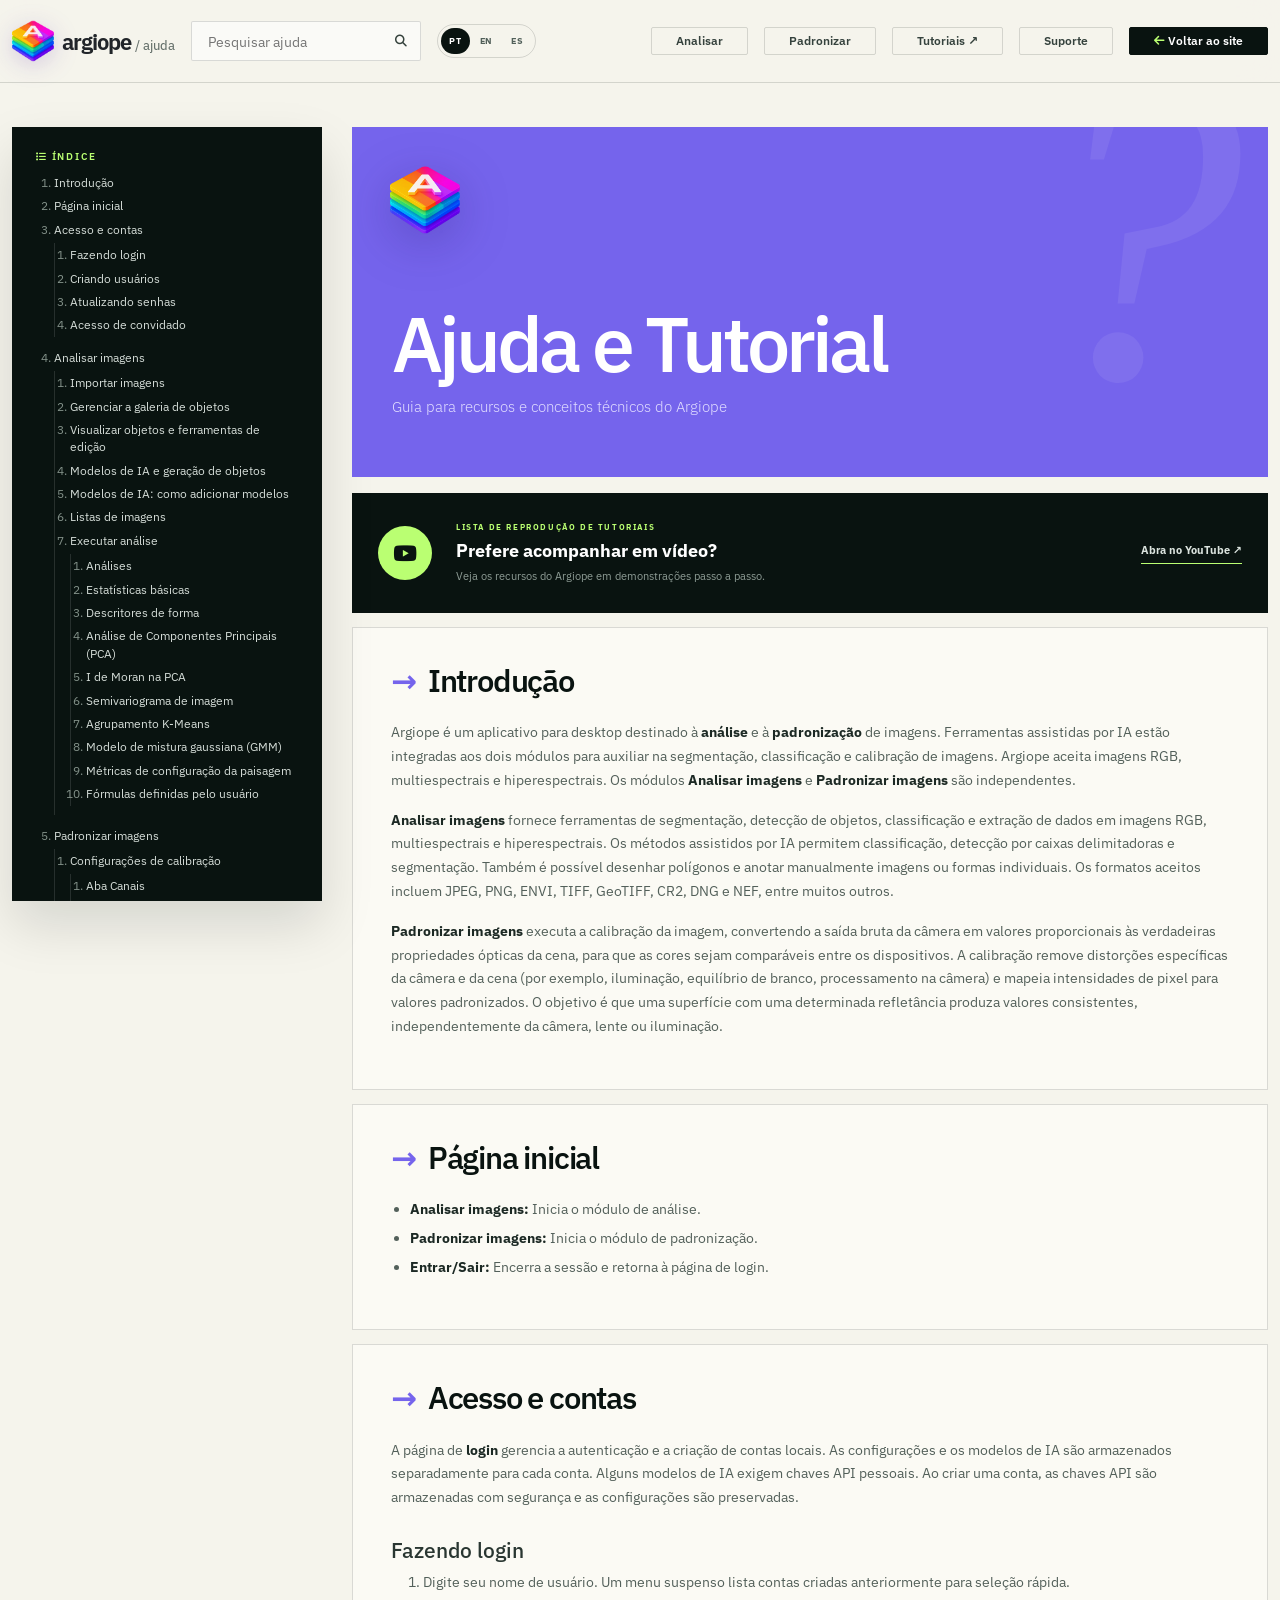
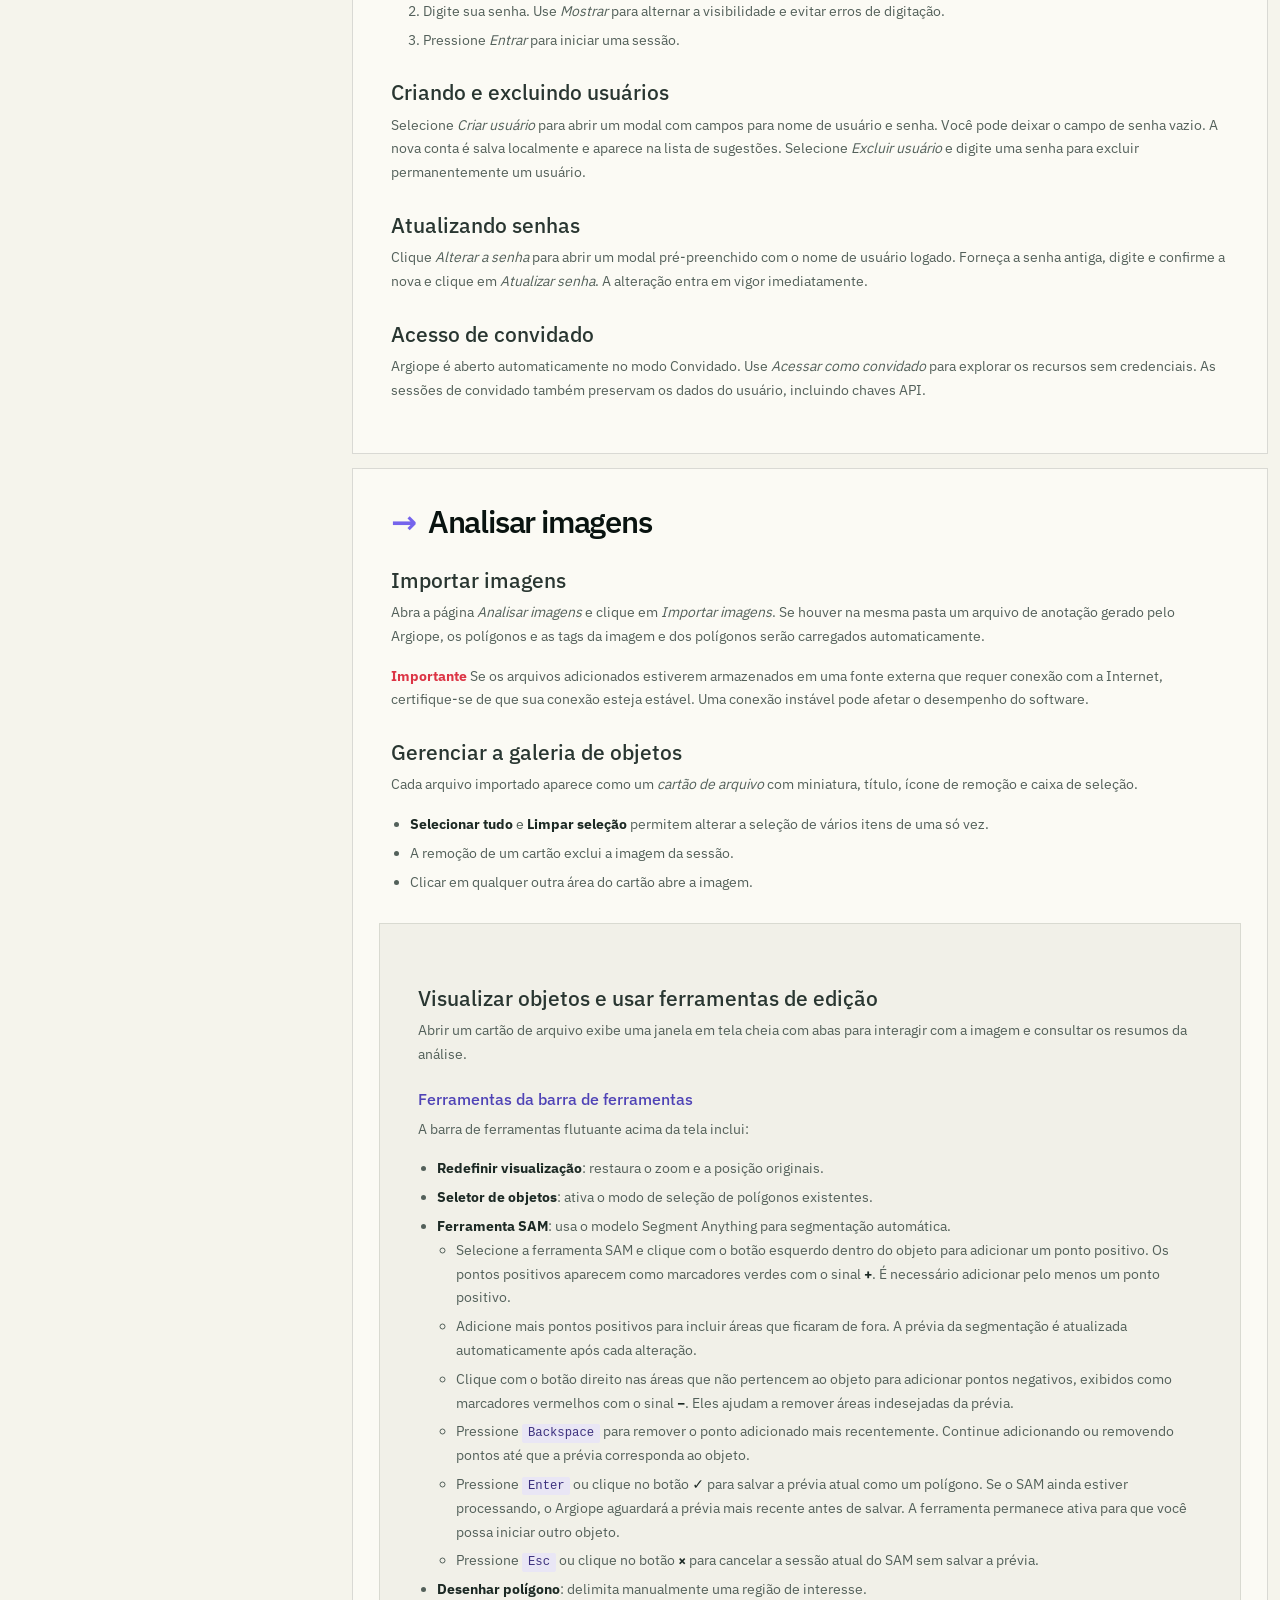
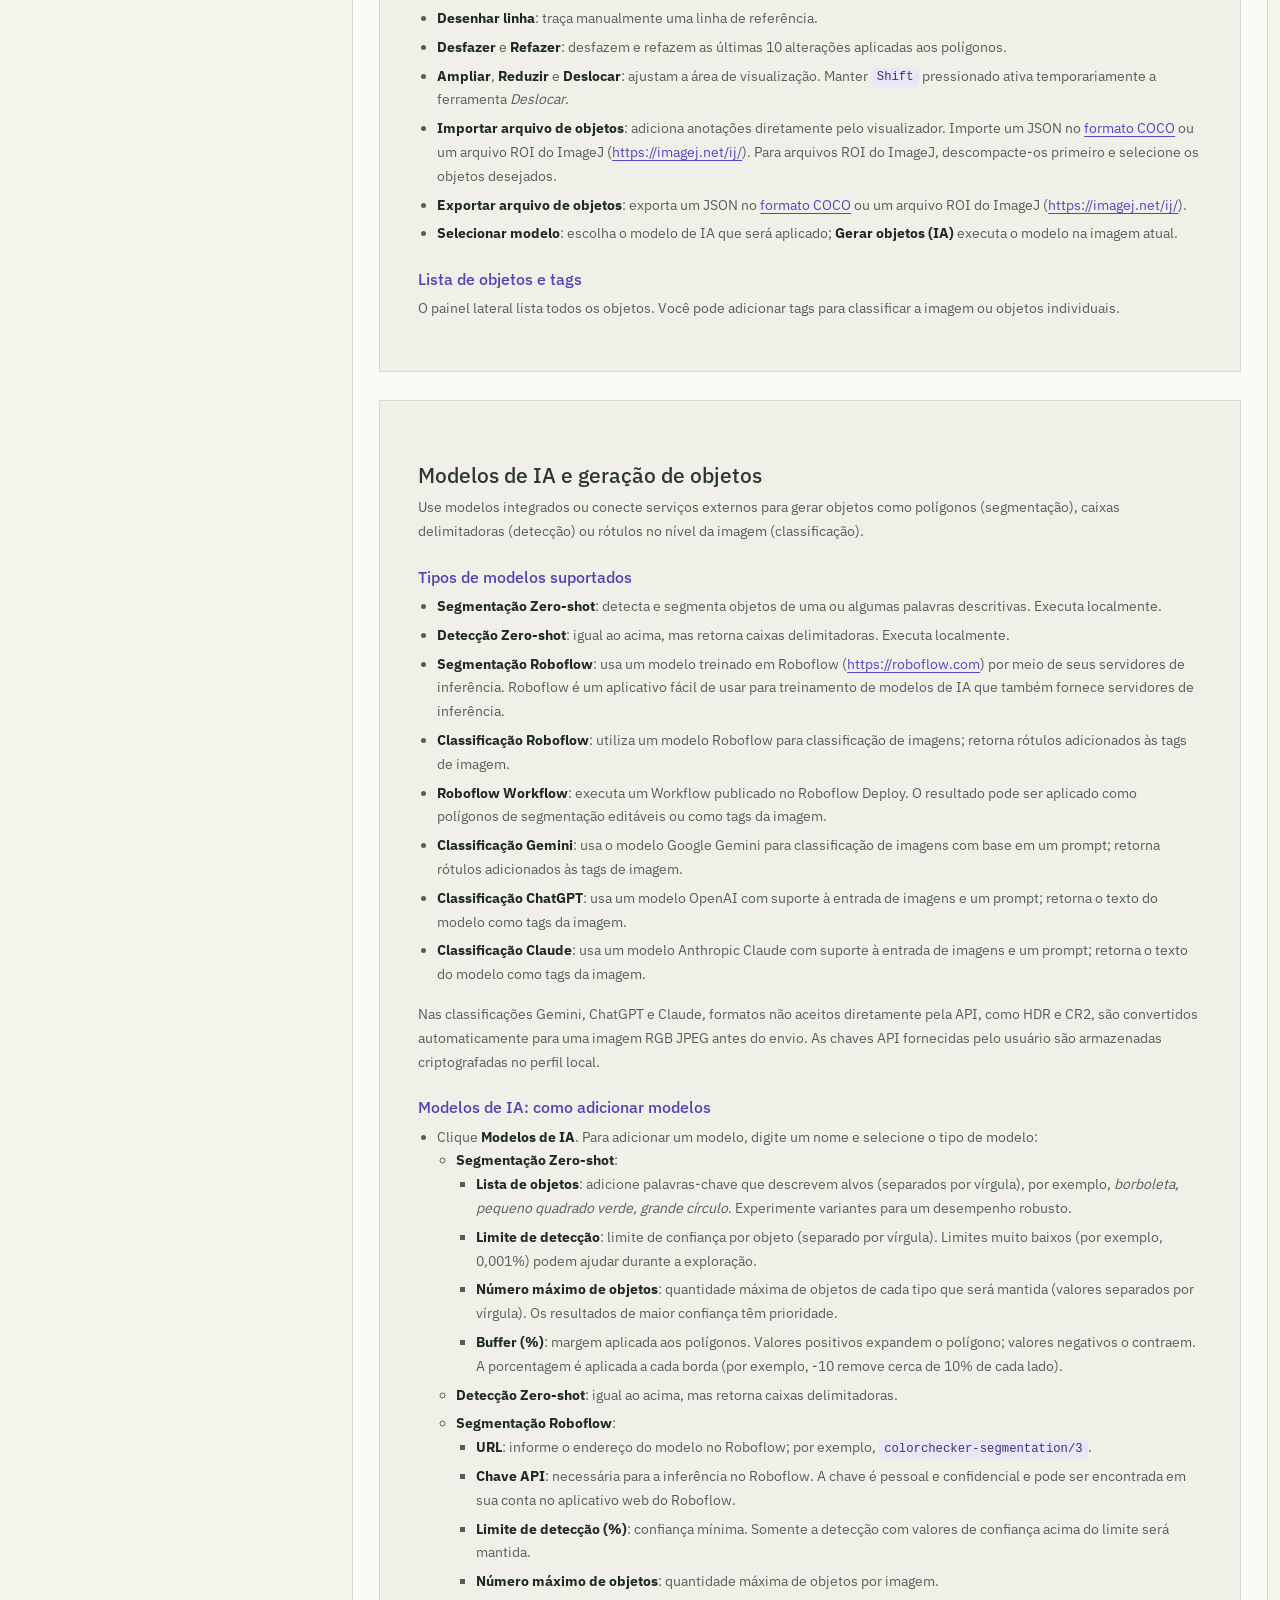
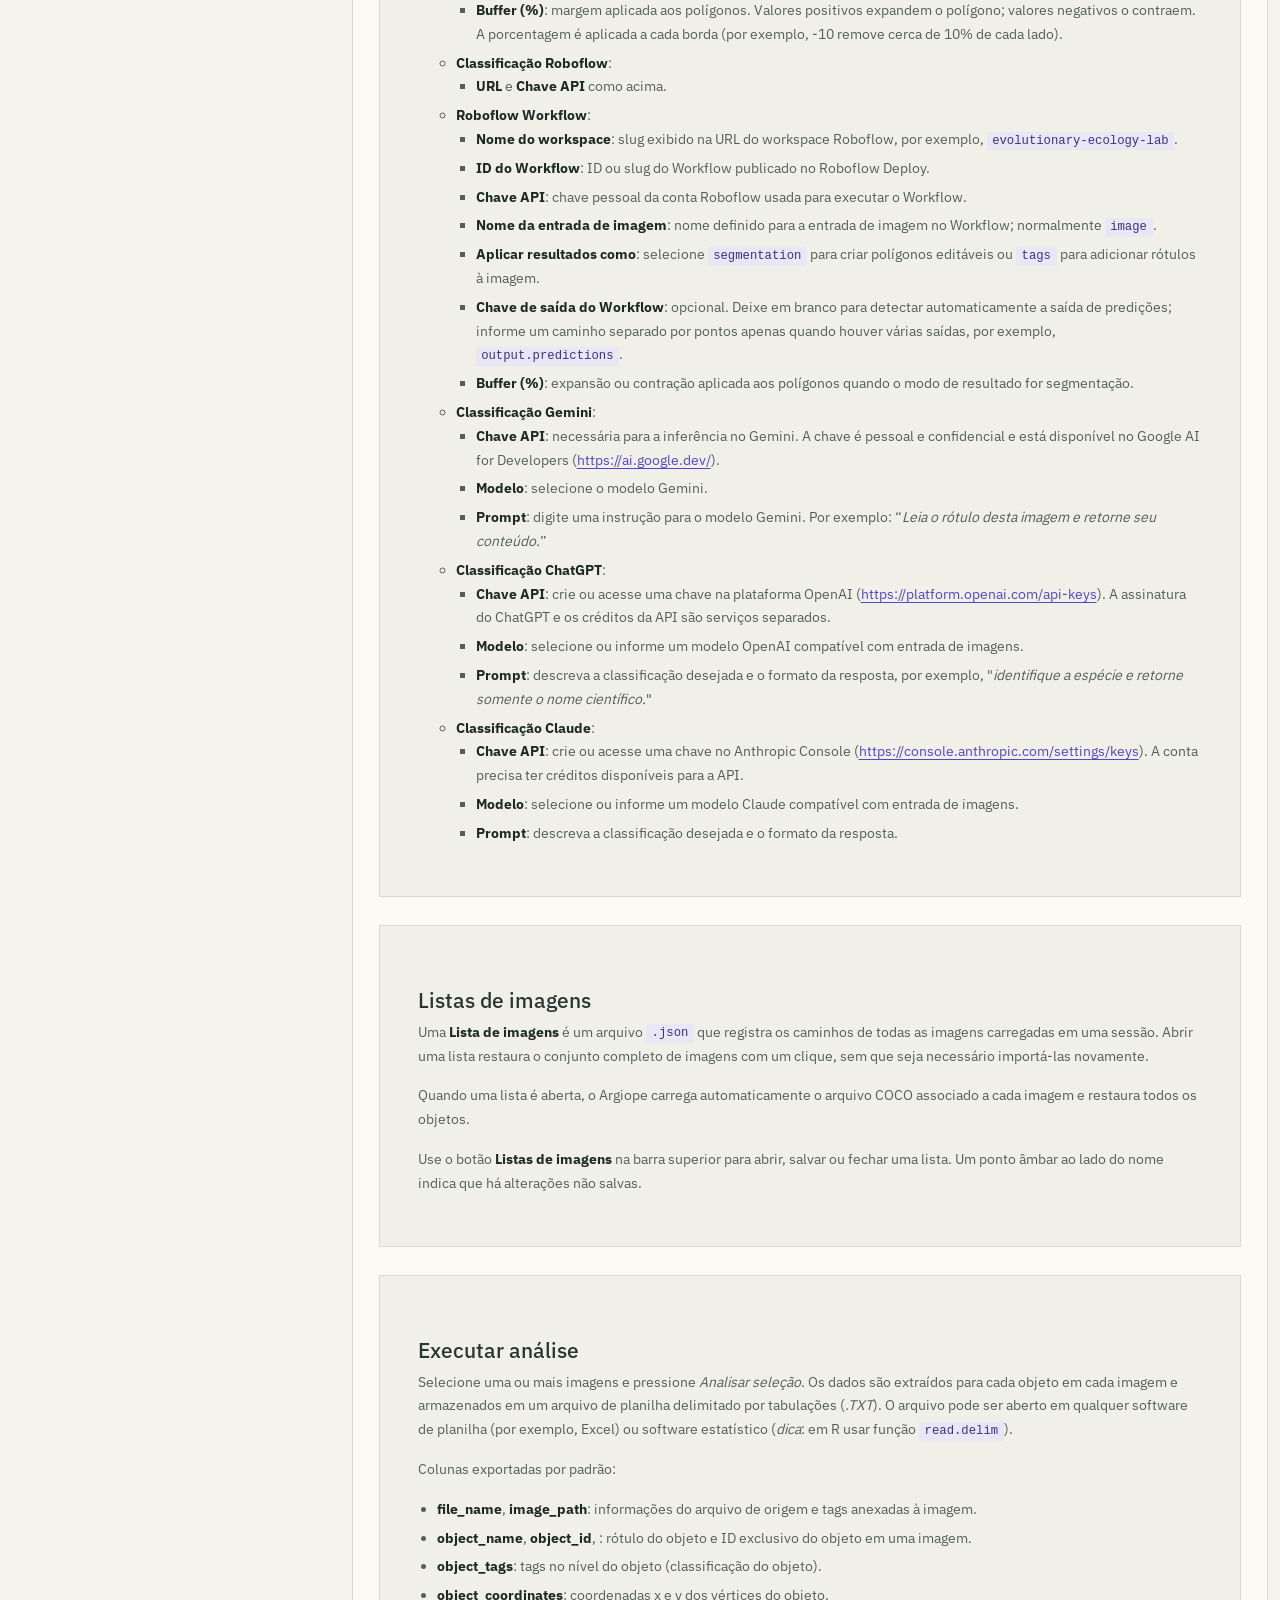
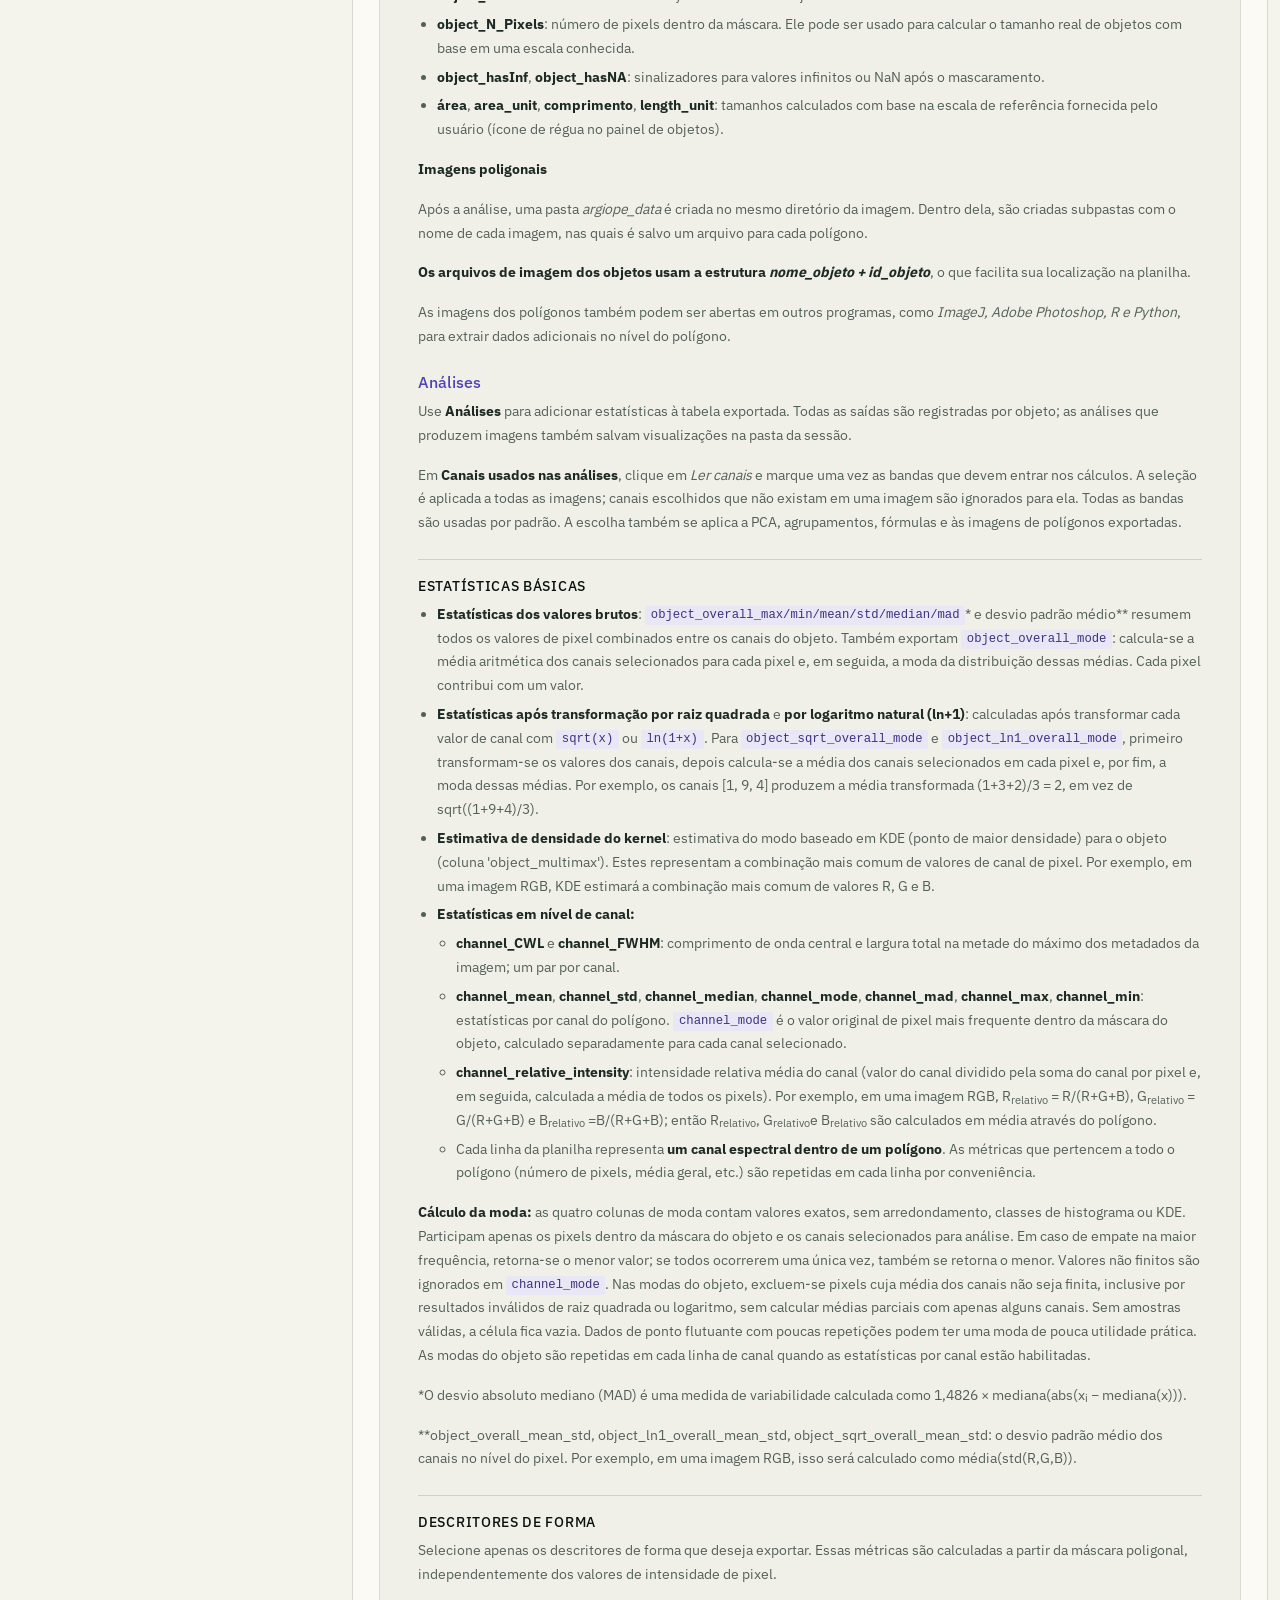
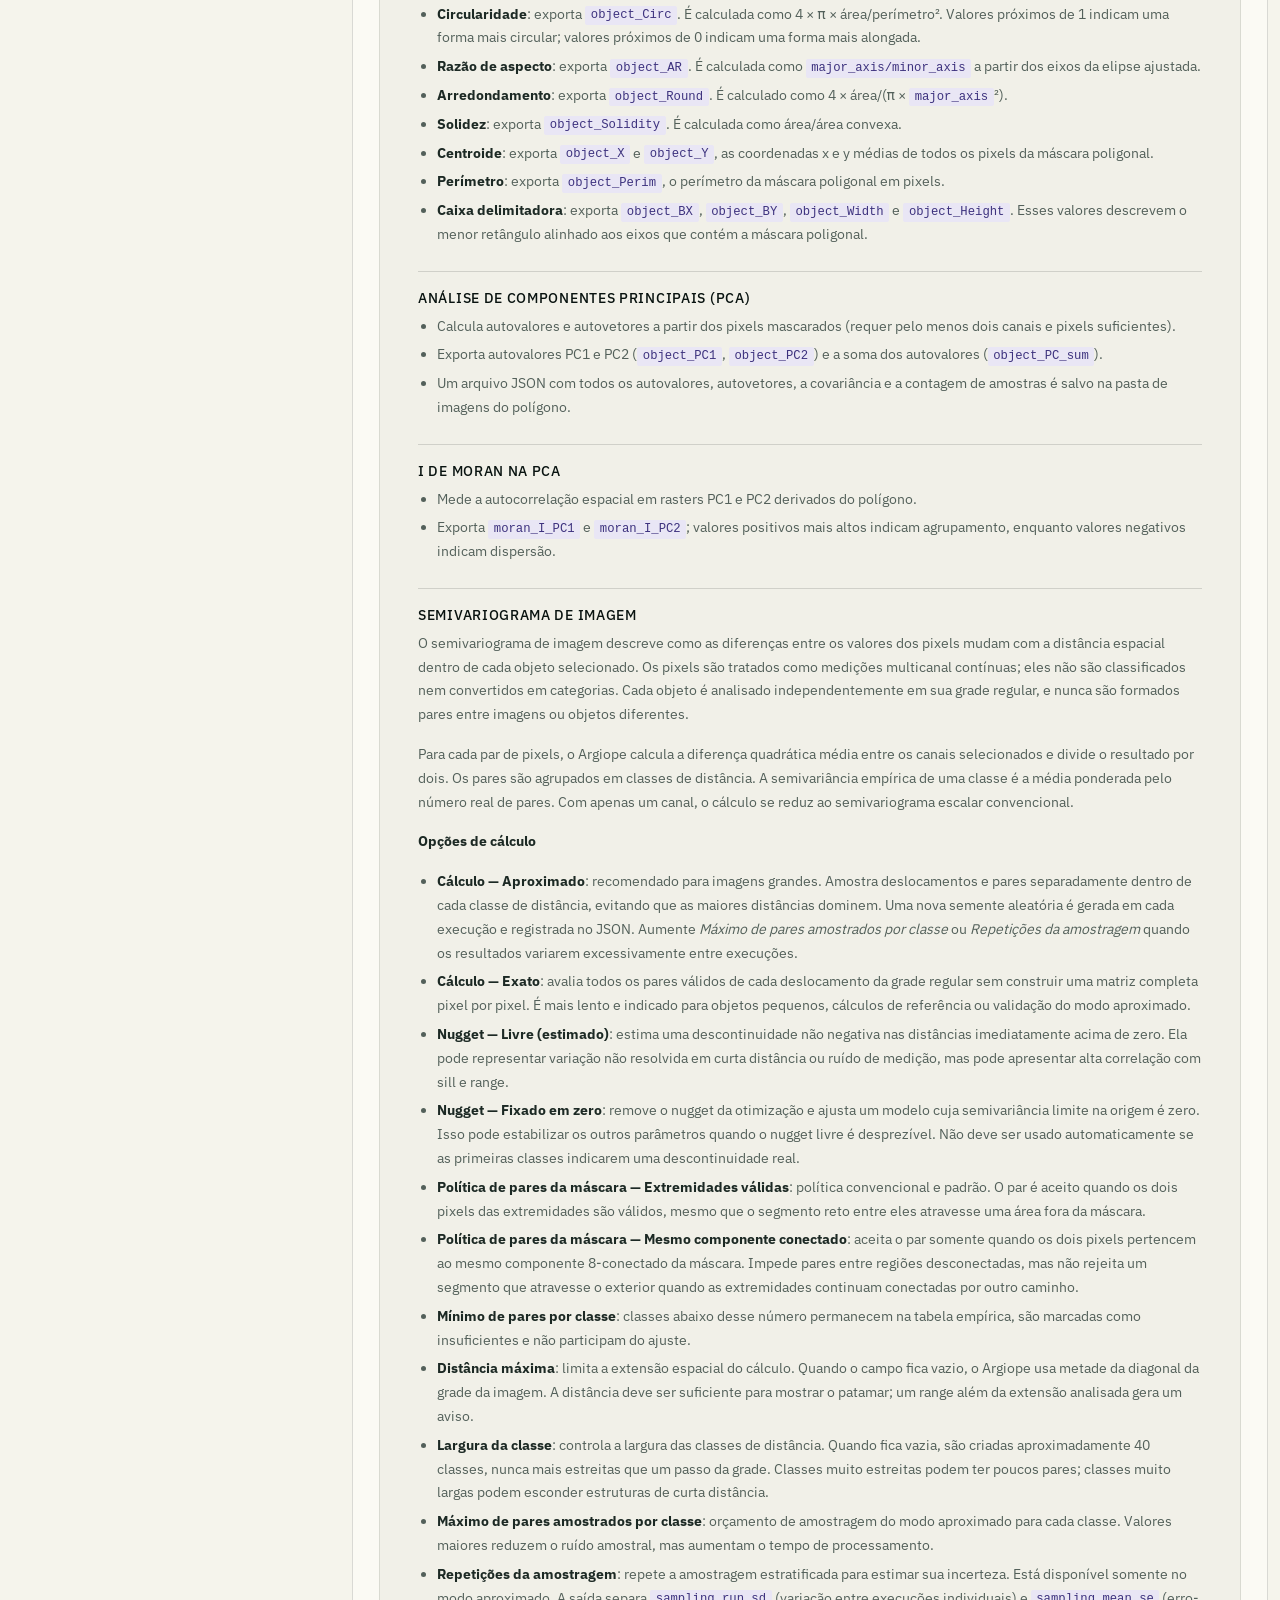
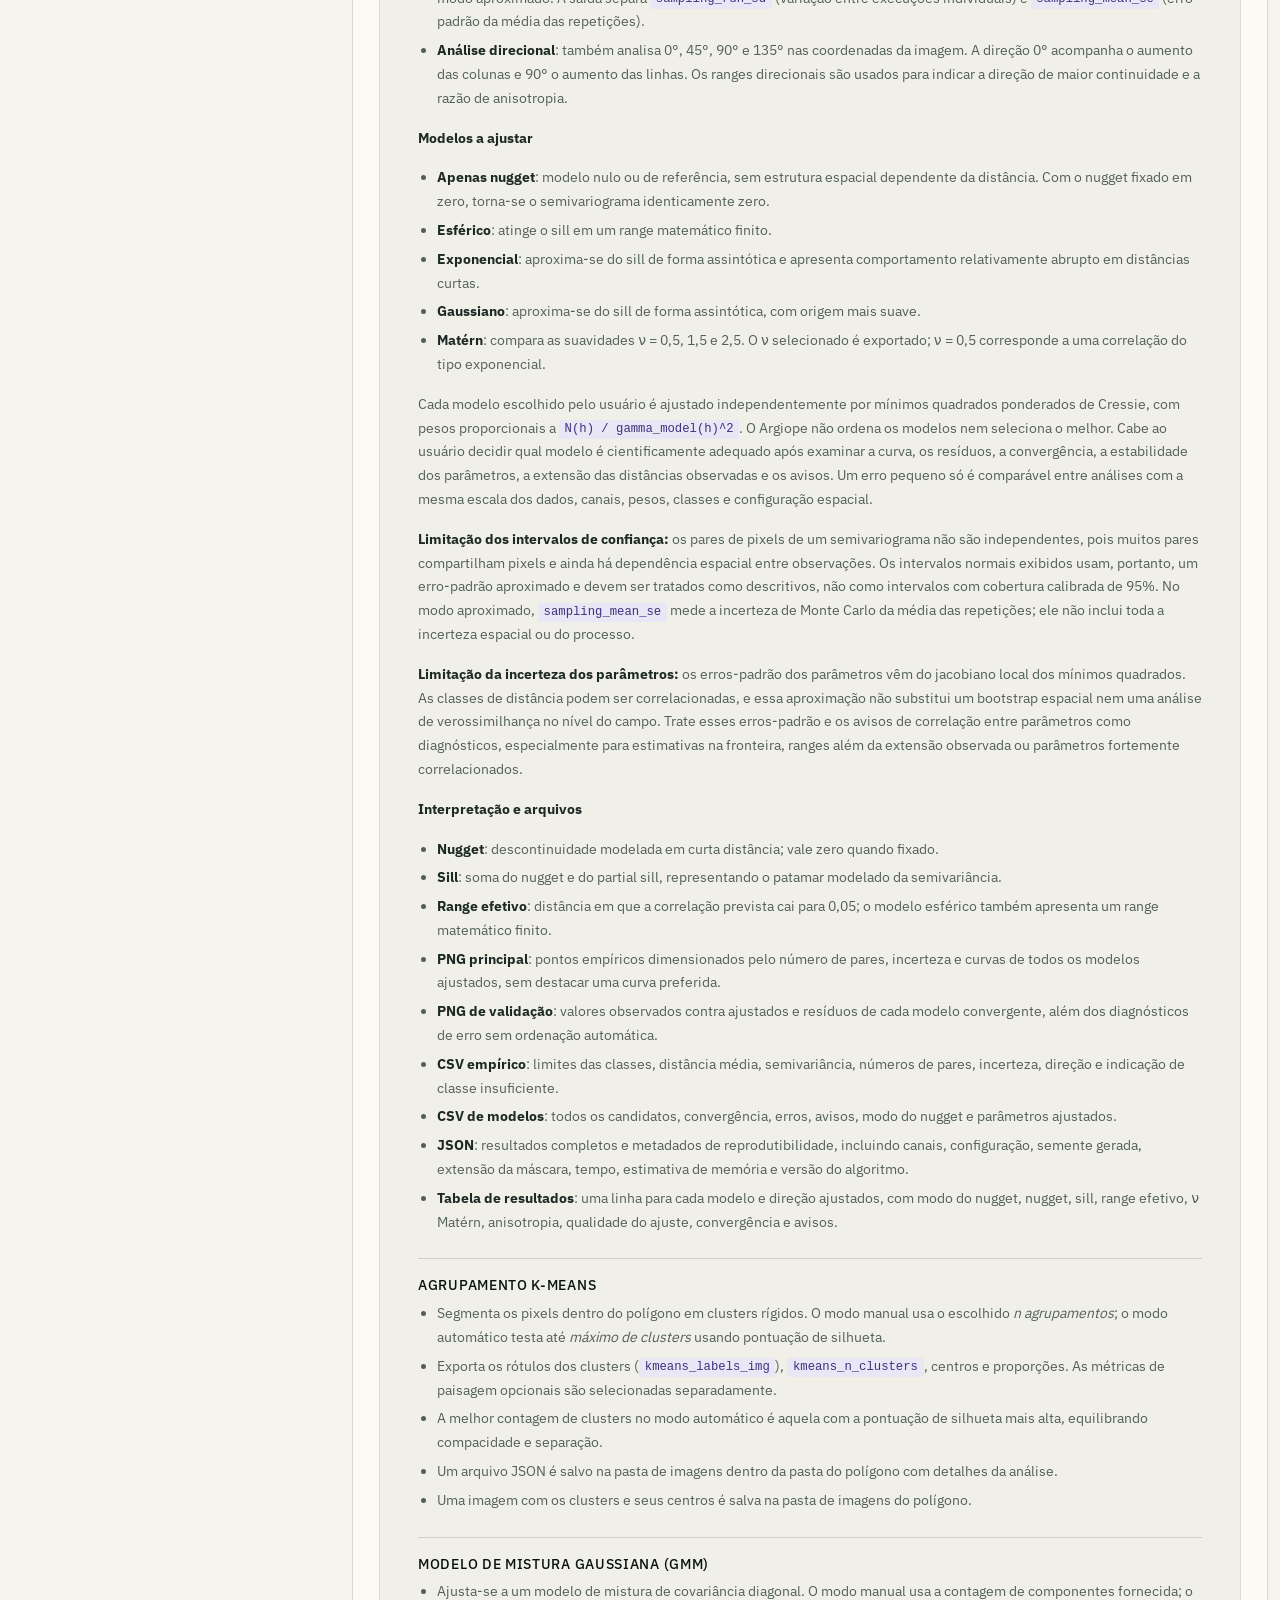
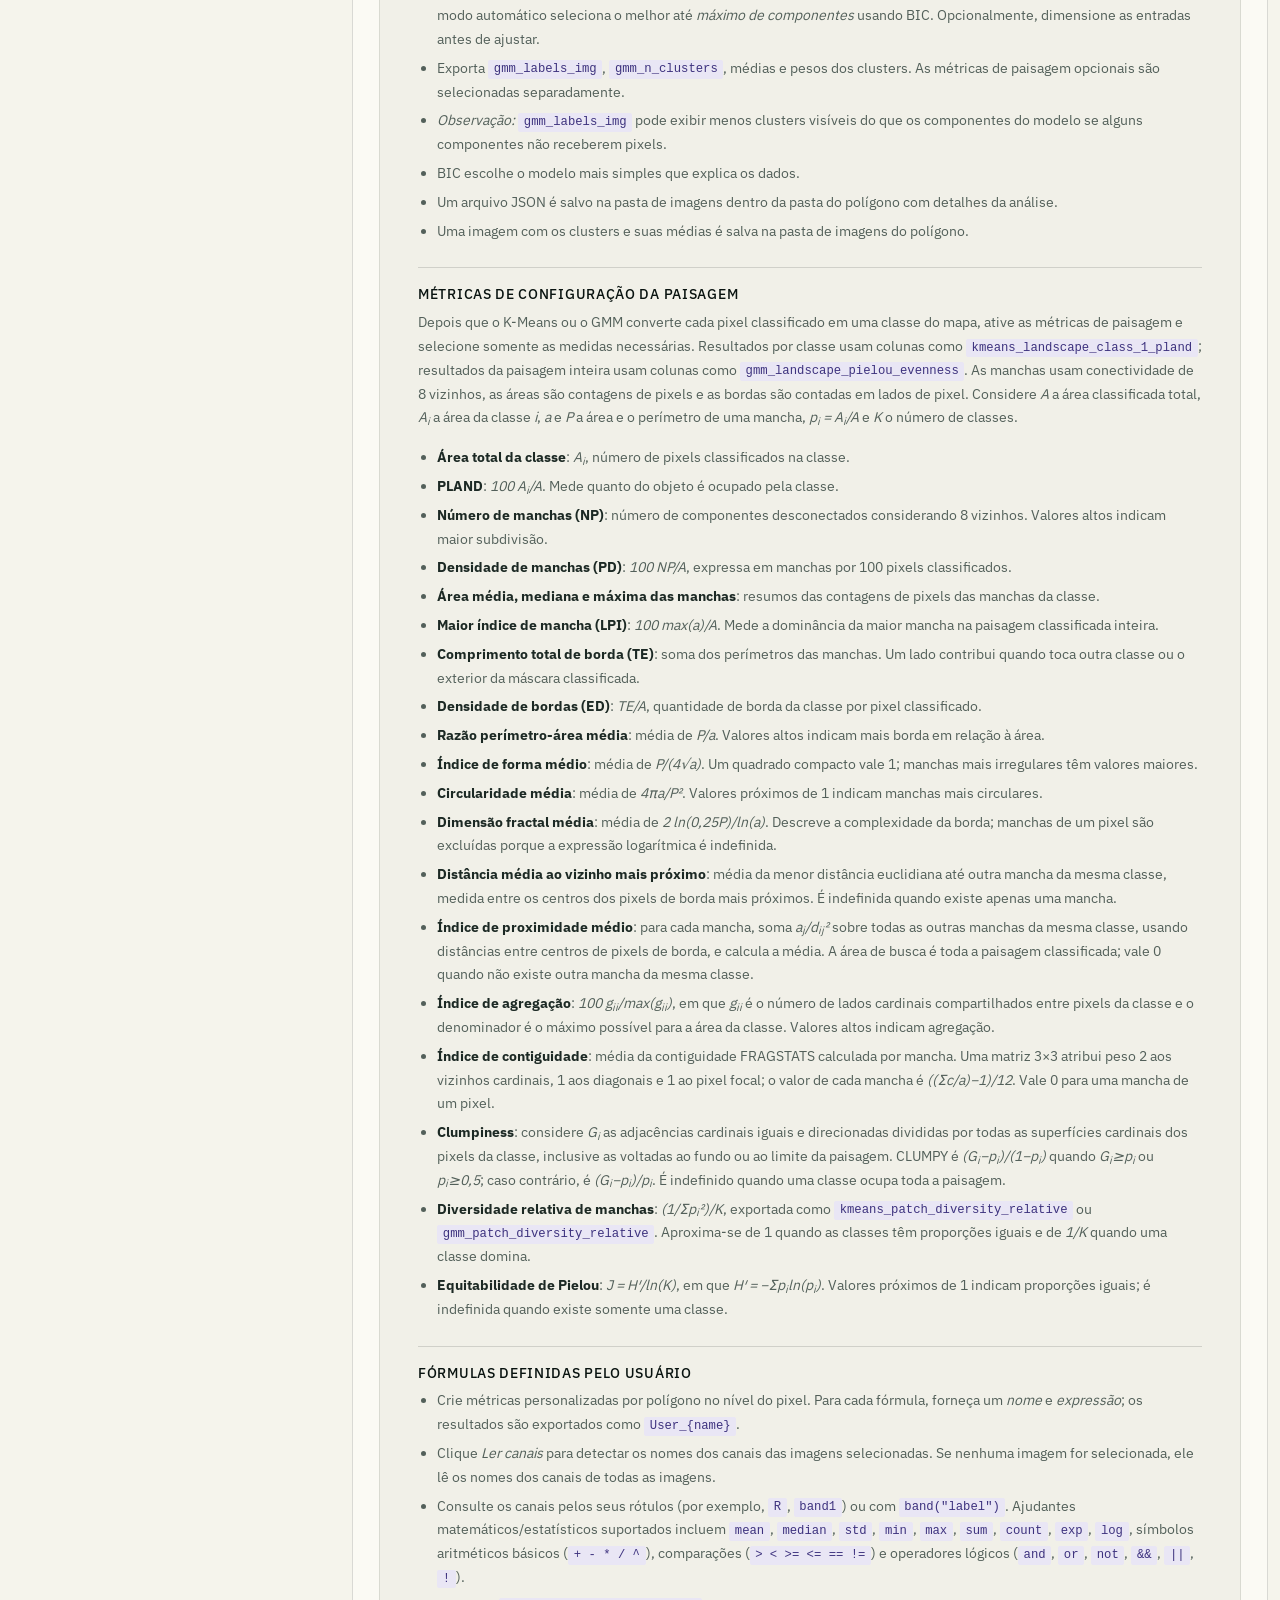
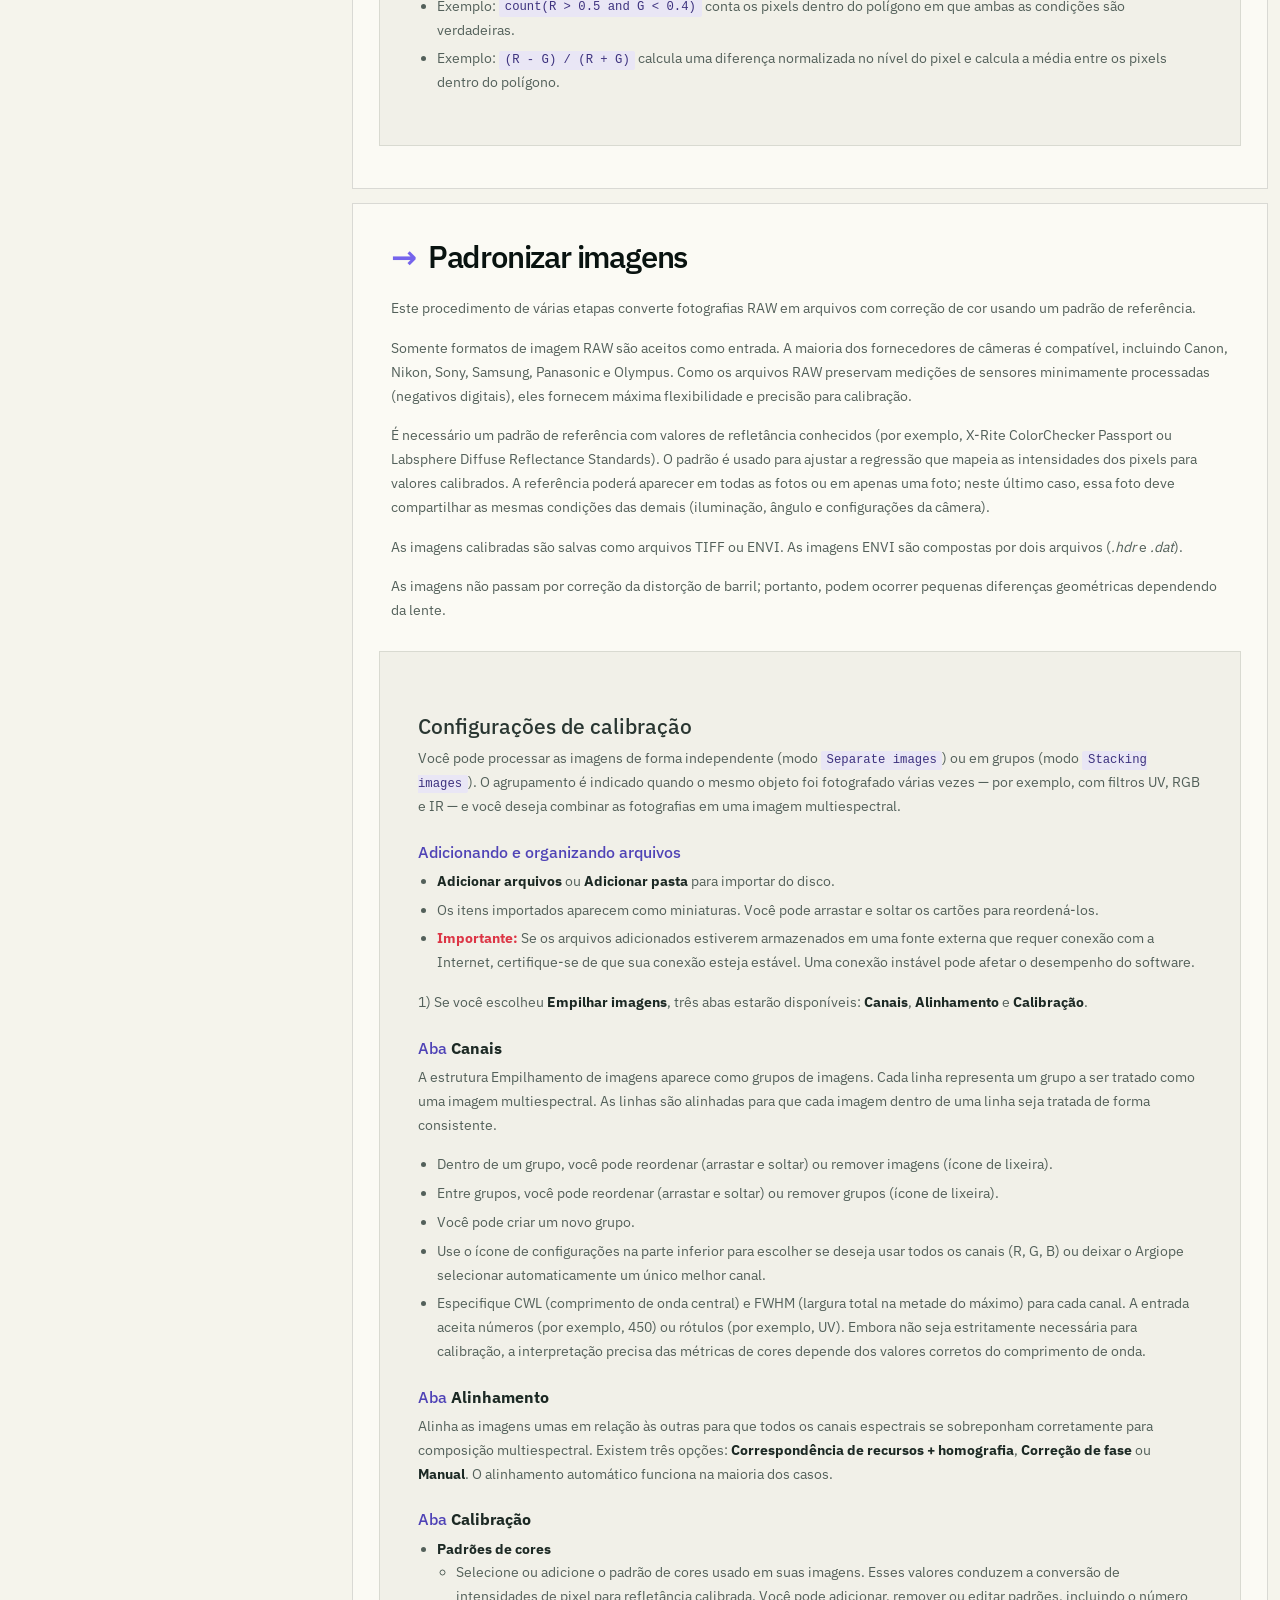
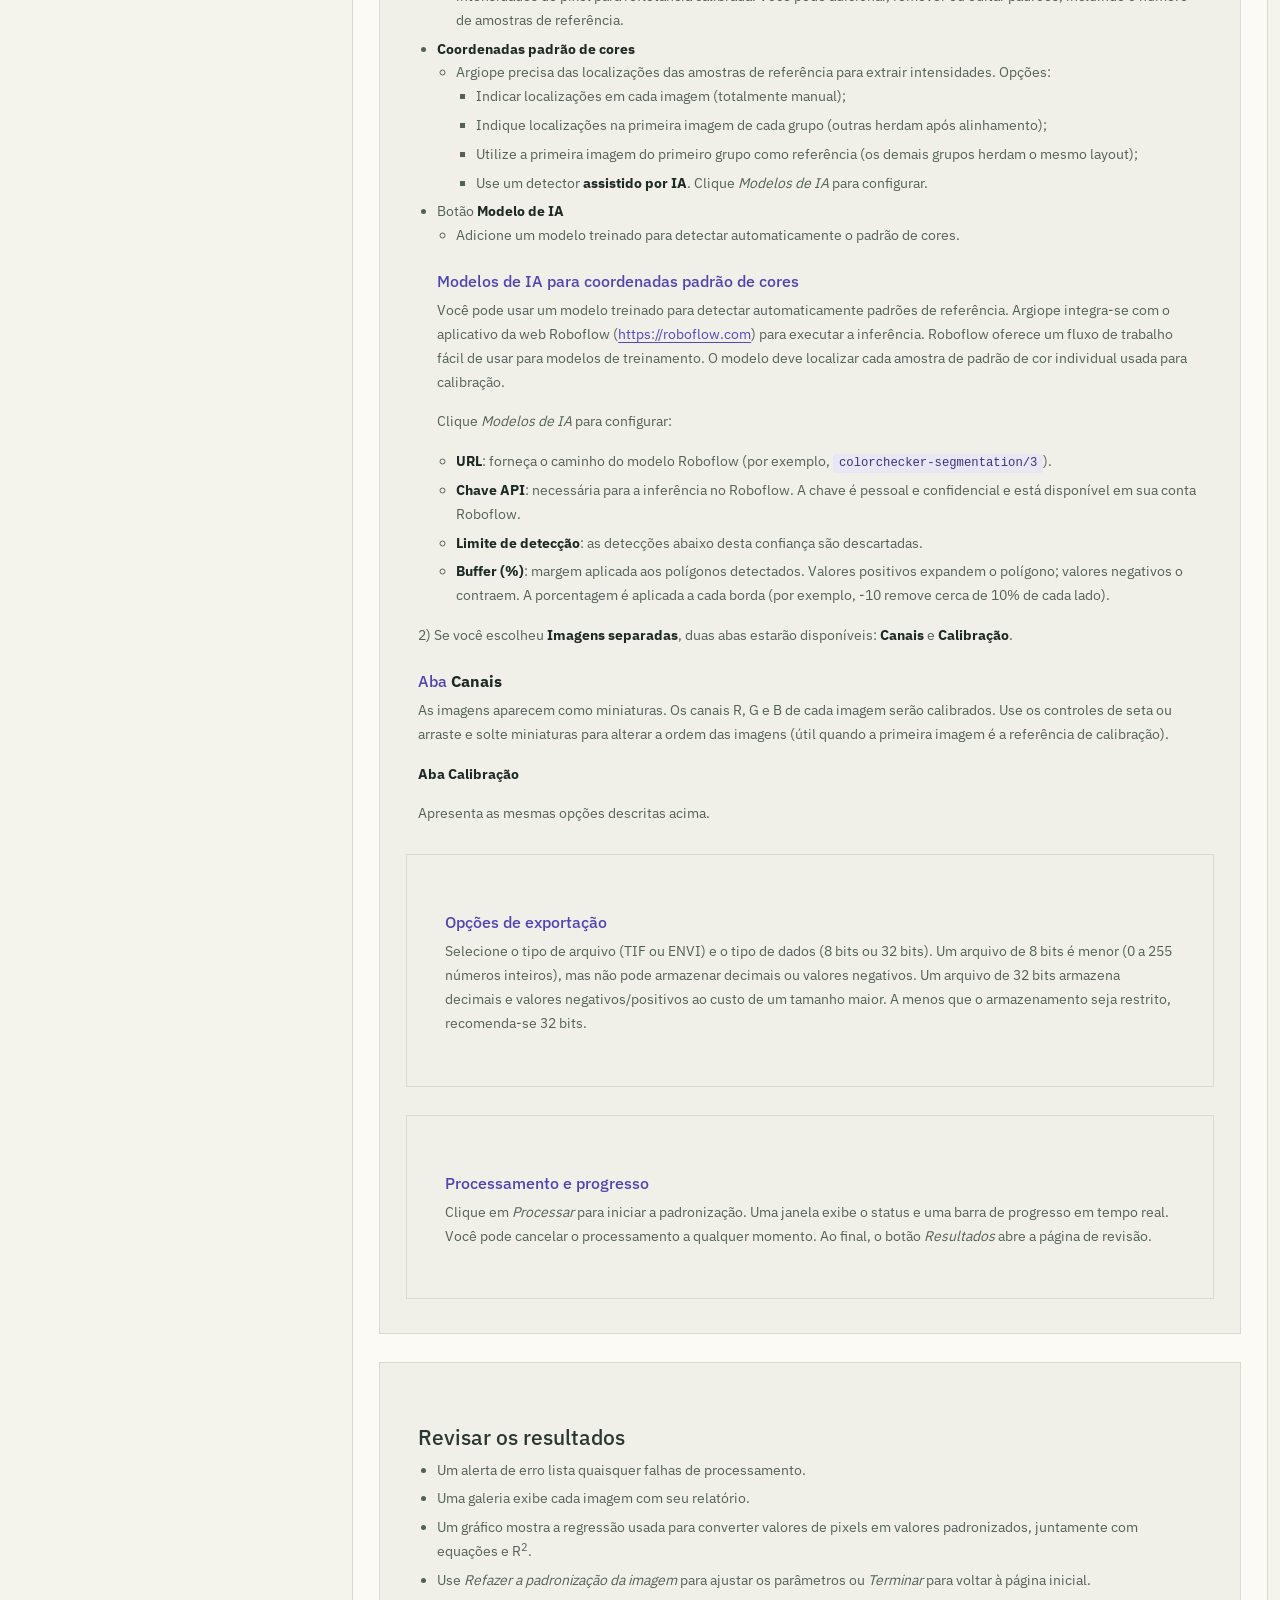
==== commit 10799649: "Add files via upload" ====
--- a/ajuda.html
+++ b/ajuda.html
@@ -5,6 +5,7 @@
 <meta content="width=device-width, initial-scale=1" name="viewport"/>
 <meta content="script-src 'unsafe-inline' 'self';" http-equiv="Content-Security-Policy"/>
 <title>Argiope | Ajuda e Tutorial</title>
+<link rel="icon" type="image/png" href="assets/argiope-logo.png?v=b9d632a010e6">
 <link href="ajuda.html" hreflang="pt-BR" rel="alternate"/>
 <link href="help-en.html" hreflang="en" rel="alternate"/>
 <link href="ayuda.html" hreflang="es" rel="alternate"/>
@@ -160,7 +161,7 @@
 </div>
 <div class="d-flex align-items-center gap-3">
 <a class="brand d-flex align-items-center gap-2 text-decoration-none" href="index-pt.html">
-<img alt="Logotipo Argiope" height="32" src="assets/argiope-logo.png" width="32"/>
+<img alt="Logotipo Argiope" height="32" src="assets/argiope-logo.png?v=b9d632a010e6" width="32"/>
 <strong class="text-body">argiope <span>/ ajuda</span></strong>
 </a>
 <form aria-label="Pesquisar página de ajuda" class="help-search" id="helpSearchForm" role="search">
@@ -263,7 +264,7 @@
 <div id="helpContent">
 <!-- Hero -->
 <header class="hero section-card" id="top">
-<img alt="Logotipo Argiope" height="120" src="assets/argiope-logo.png" width="120"/>
+<img alt="Logotipo Argiope" height="120" src="assets/argiope-logo.png?v=b9d632a010e6" width="120"/>
 <h1>Ajuda e Tutorial</h1>
 <p class="lead">Guia para recursos e conceitos técnicos do Argiope</p>
 </header>
@@ -469,18 +470,19 @@
 <p>Em <strong>Canais usados nas análises</strong>, clique em <em>Ler canais</em> e marque uma vez as bandas que devem entrar nos cálculos. A seleção é aplicada a todas as imagens; canais escolhidos que não existam em uma imagem são ignorados para ela. Todas as bandas são usadas por padrão. A escolha também se aplica a PCA, agrupamentos, fórmulas e às imagens de polígonos exportadas.</p>
 <h6 class="mt-3" id="analysis-basic-statistics">Estatísticas básicas</h6>
 <ul>
-<li><strong>Estatísticas dos valores brutos</strong>: <code>object_overall_max/min/mean/std/median/mad</code>* e desvio padrão médio**. Resumem todos os valores de pixel combinados entre os canais do objeto.</li>
-<li><strong>Estatísticas após transformação por raiz quadrada</strong> e <strong>por logaritmo natural (ln+1)</strong>: as mesmas estatísticas calculadas após transformar os valores dos pixels.</li>
+<li><strong>Estatísticas dos valores brutos</strong>: <code>object_overall_max/min/mean/std/median/mad</code>* e desvio padrão médio** resumem todos os valores de pixel combinados entre os canais do objeto. Também exportam <code>object_overall_mode</code>: calcula-se a média aritmética dos canais selecionados para cada pixel e, em seguida, a moda da distribuição dessas médias. Cada pixel contribui com um valor.</li>
+<li><strong>Estatísticas após transformação por raiz quadrada</strong> e <strong>por logaritmo natural (ln+1)</strong>: calculadas após transformar cada valor de canal com <code>sqrt(x)</code> ou <code>ln(1+x)</code>. Para <code>object_sqrt_overall_mode</code> e <code>object_ln1_overall_mode</code>, primeiro transformam-se os valores dos canais, depois calcula-se a média dos canais selecionados em cada pixel e, por fim, a moda dessas médias. Por exemplo, os canais [1, 9, 4] produzem a média transformada (1+3+2)/3 = 2, em vez de sqrt((1+9+4)/3).</li>
 <li><strong>Estimativa de densidade do kernel</strong>: estimativa do modo baseado em KDE (ponto de maior densidade) para o objeto (coluna 'object_multimax'). Estes representam a combinação mais comum de valores de canal de pixel. Por exemplo, em uma imagem RGB, KDE estimará a combinação mais comum de valores R, G e B.</li>
 <li><strong>Estatísticas em nível de canal:</strong></li>
 <ul>
 <li><strong>channel_CWL</strong> e <strong>channel_FWHM</strong>: comprimento de onda central e largura total na metade do máximo dos metadados da imagem; um par por canal.</li>
-<li><strong>channel_mean</strong>, <strong>channel_std</strong>, <strong>channel_median</strong>, <strong>channel_mad</strong>, <strong>channel_max</strong>, <strong>channel_min</strong>: estatísticas por canal do polígono.</li>
+<li><strong>channel_mean</strong>, <strong>channel_std</strong>, <strong>channel_median</strong>, <strong>channel_mode</strong>, <strong>channel_mad</strong>, <strong>channel_max</strong>, <strong>channel_min</strong>: estatísticas por canal do polígono. <code>channel_mode</code> é o valor original de pixel mais frequente dentro da máscara do objeto, calculado separadamente para cada canal selecionado.</li>
 <li><strong>channel_relative_intensity</strong>: intensidade relativa média do canal (valor do canal dividido pela soma do canal por pixel e, em seguida, calculada a média de todos os pixels). Por exemplo, em uma imagem RGB, R<sub>relativo</sub> = R/(R+G+B), G<sub>relativo</sub> = G/(R+G+B) e B<sub>relativo</sub> =B/(R+G+B); então 
              R<sub>relativo</sub>, G<sub>relativo</sub>e B<sub>relativo</sub> são calculados em média através do polígono.</li>
 <li>Cada linha da planilha representa <strong>um canal espectral dentro de um polígono</strong>. As métricas que pertencem a todo o polígono (número de pixels, média geral, etc.) são repetidas em cada linha por conveniência.</li>
 </ul>
 </ul>
+<p><strong>Cálculo da moda:</strong> as quatro colunas de moda contam valores exatos, sem arredondamento, classes de histograma ou KDE. Participam apenas os pixels dentro da máscara do objeto e os canais selecionados para análise. Em caso de empate na maior frequência, retorna-se o menor valor; se todos ocorrerem uma única vez, também se retorna o menor. Valores não finitos são ignorados em <code>channel_mode</code>. Nas modas do objeto, excluem-se pixels cuja média dos canais não seja finita, inclusive por resultados inválidos de raiz quadrada ou logaritmo, sem calcular médias parciais com apenas alguns canais. Sem amostras válidas, a célula fica vazia. Dados de ponto flutuante com poucas repetições podem ter uma moda de pouca utilidade prática. As modas do objeto são repetidas em cada linha de canal quando as estatísticas por canal estão habilitadas.</p>
 <p>*O desvio absoluto mediano (MAD) é uma medida de variabilidade calculada como 1,4826 × mediana(abs(x<sub>i</sub> − mediana(x))).</p>
 <p>**object_overall_mean_std, object_ln1_overall_mean_std, object_sqrt_overall_mean_std: o desvio padrão médio dos canais no nível do pixel. Por exemplo, em uma imagem RGB, isso será calculado como média(std(R,G,B)).</p>
 <h6 class="mt-3" id="analysis-shape-descriptors">Descritores de forma</h6>
@@ -765,7 +767,7 @@
 <i class="fa-solid fa-arrow-up"></i>
 </button>
 <footer class="help-footer">
-<div><a href="index-pt.html"><img alt="" height="42" src="assets/argiope-logo.png" width="42"/><strong>argiope</strong></a><span>Central de Ajuda · Universidade de Brasília</span></div>
+<div><a href="index-pt.html"><img alt="" height="42" src="assets/argiope-logo.png?v=b9d632a010e6" width="42"/><strong>argiope</strong></a><span>Central de Ajuda · Universidade de Brasília</span></div>
 <a href="https://github.com/argiopeLab/Argiope/issues/" rel="noreferrer" target="_blank">Suporte no GitHub ↗</a>
 </footer>
 <script>
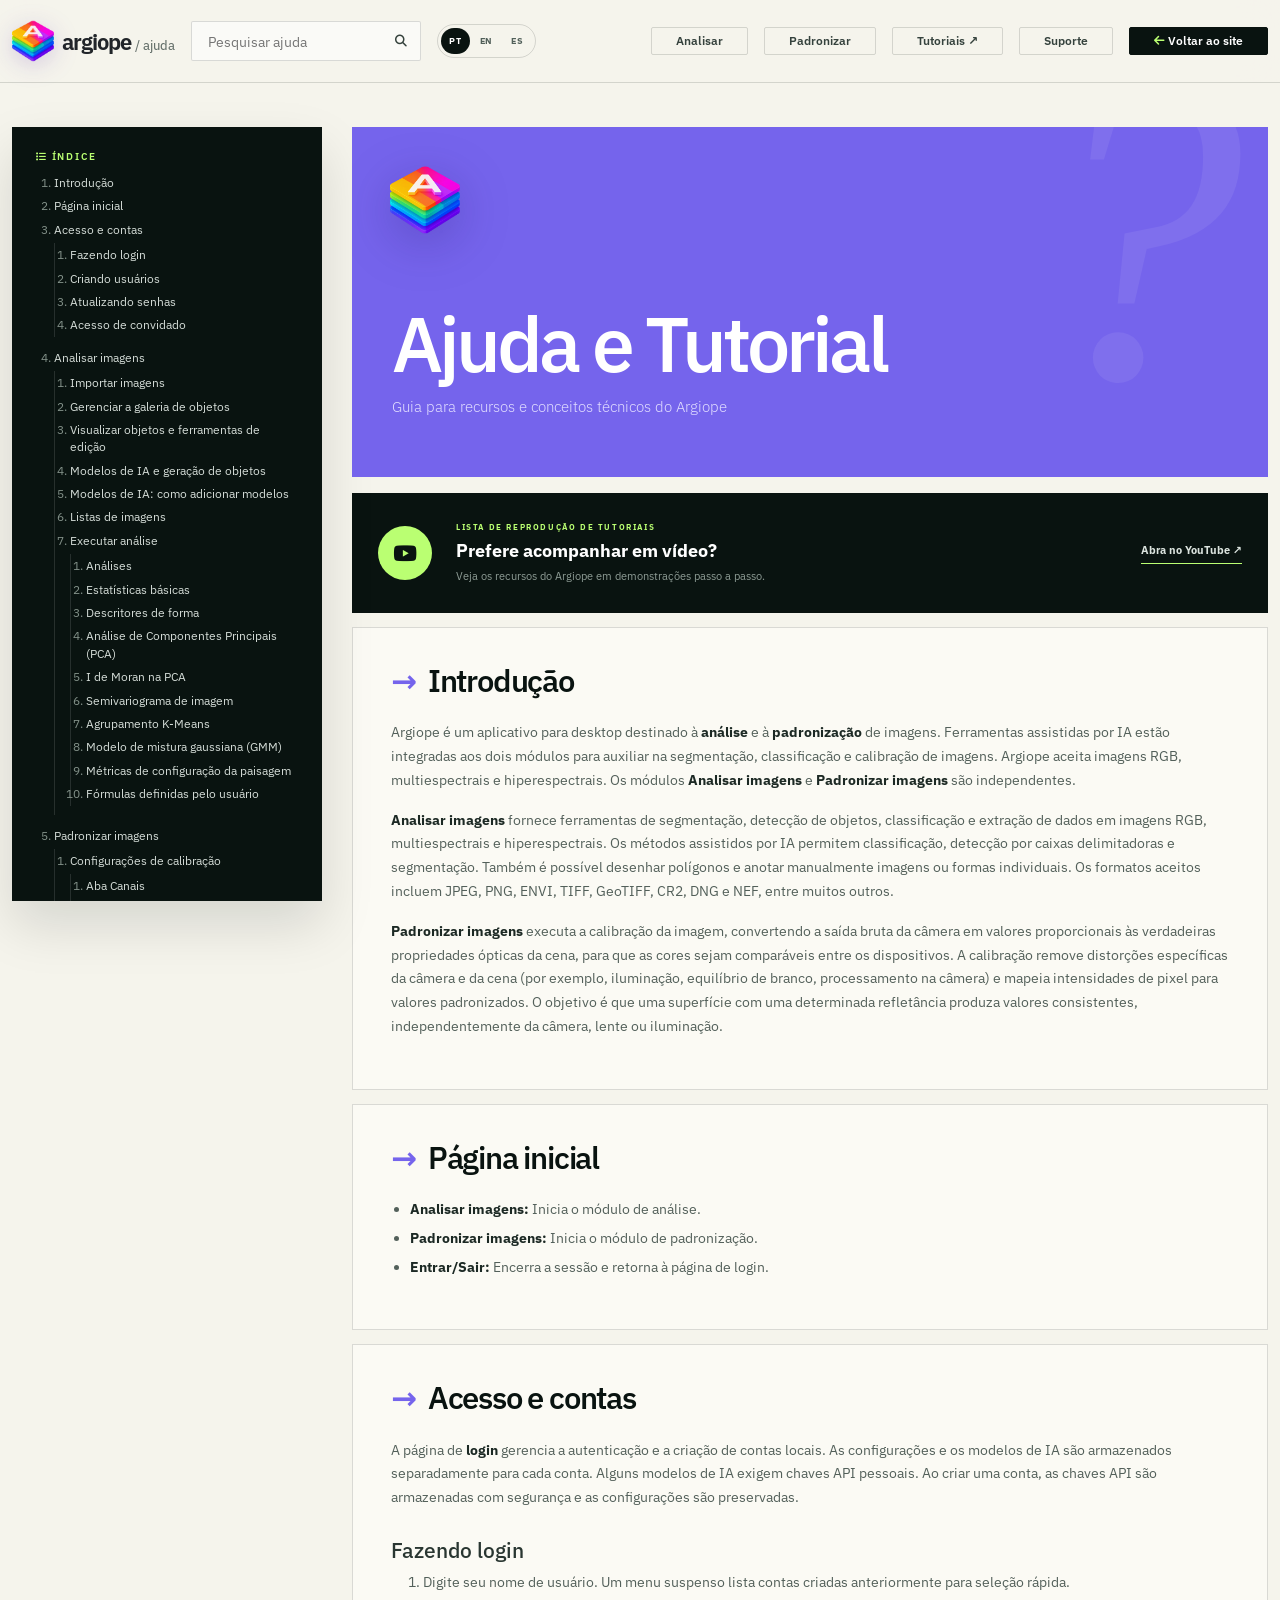
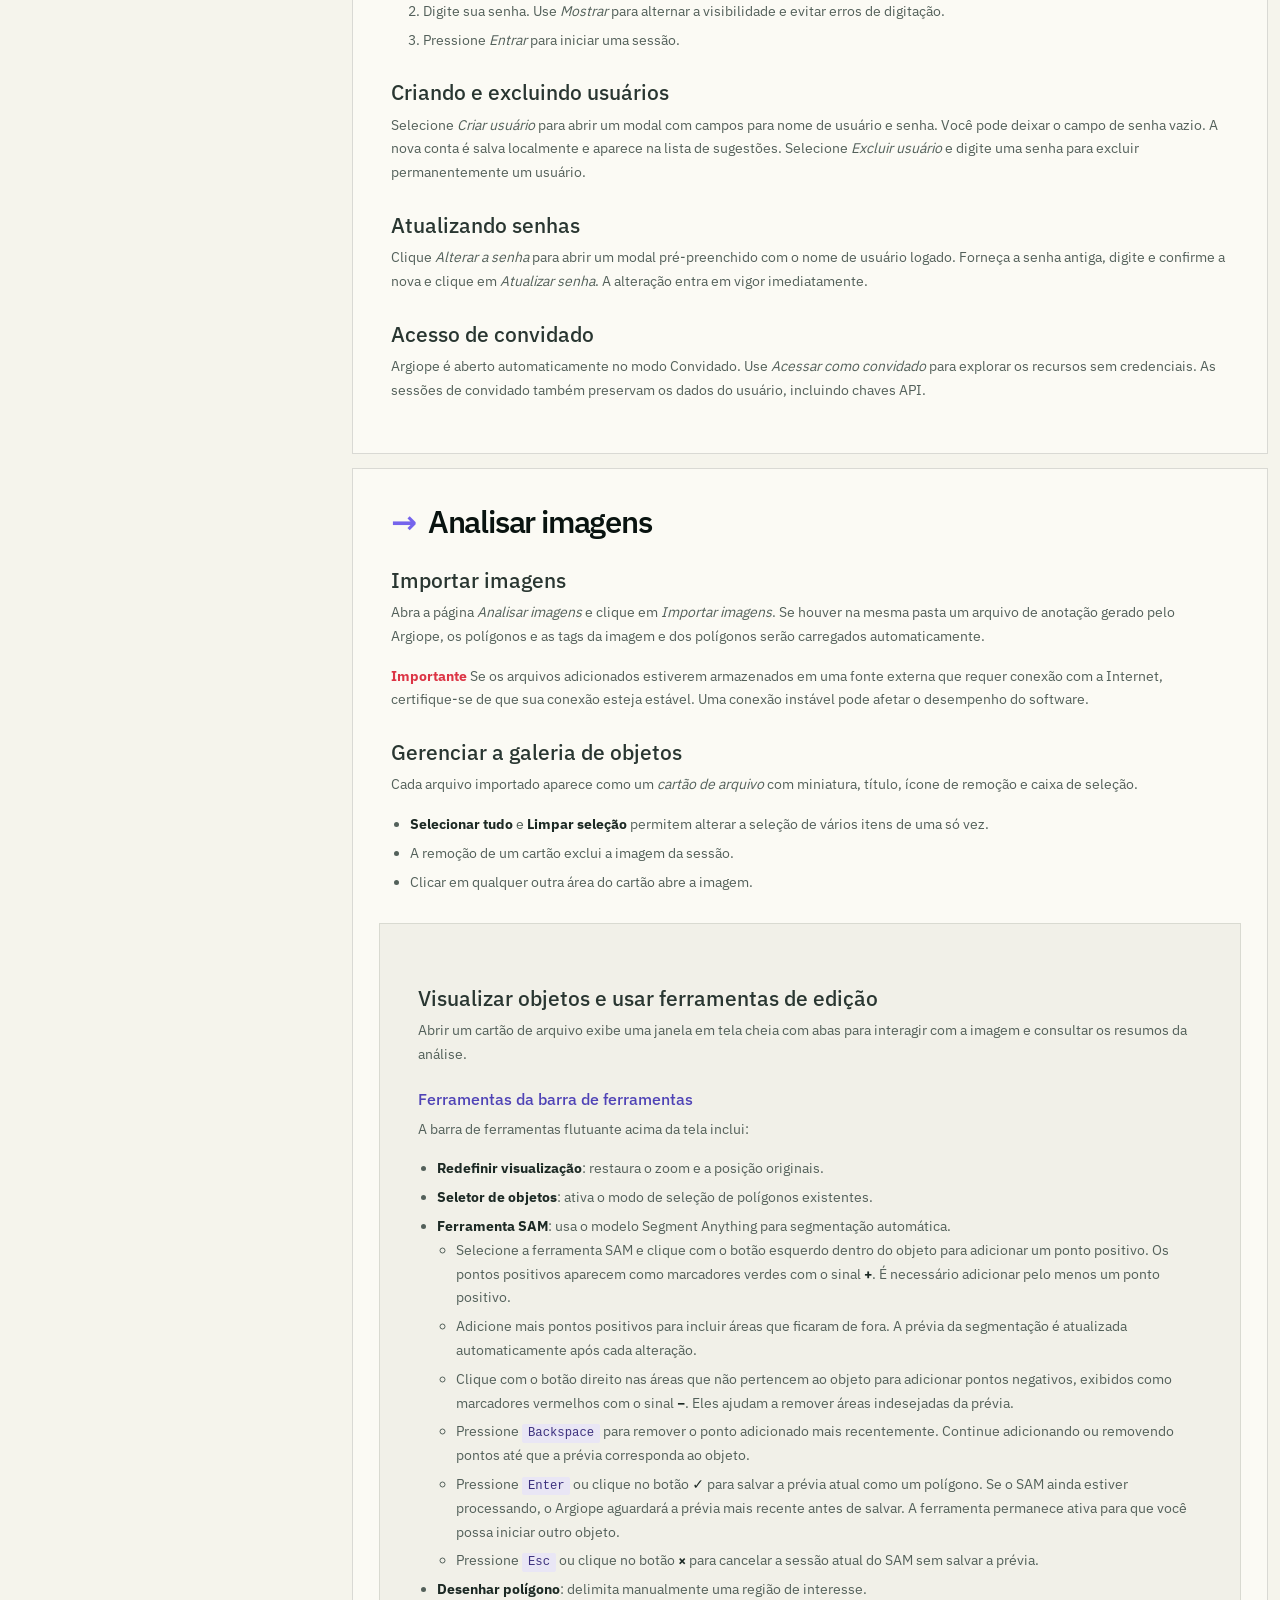
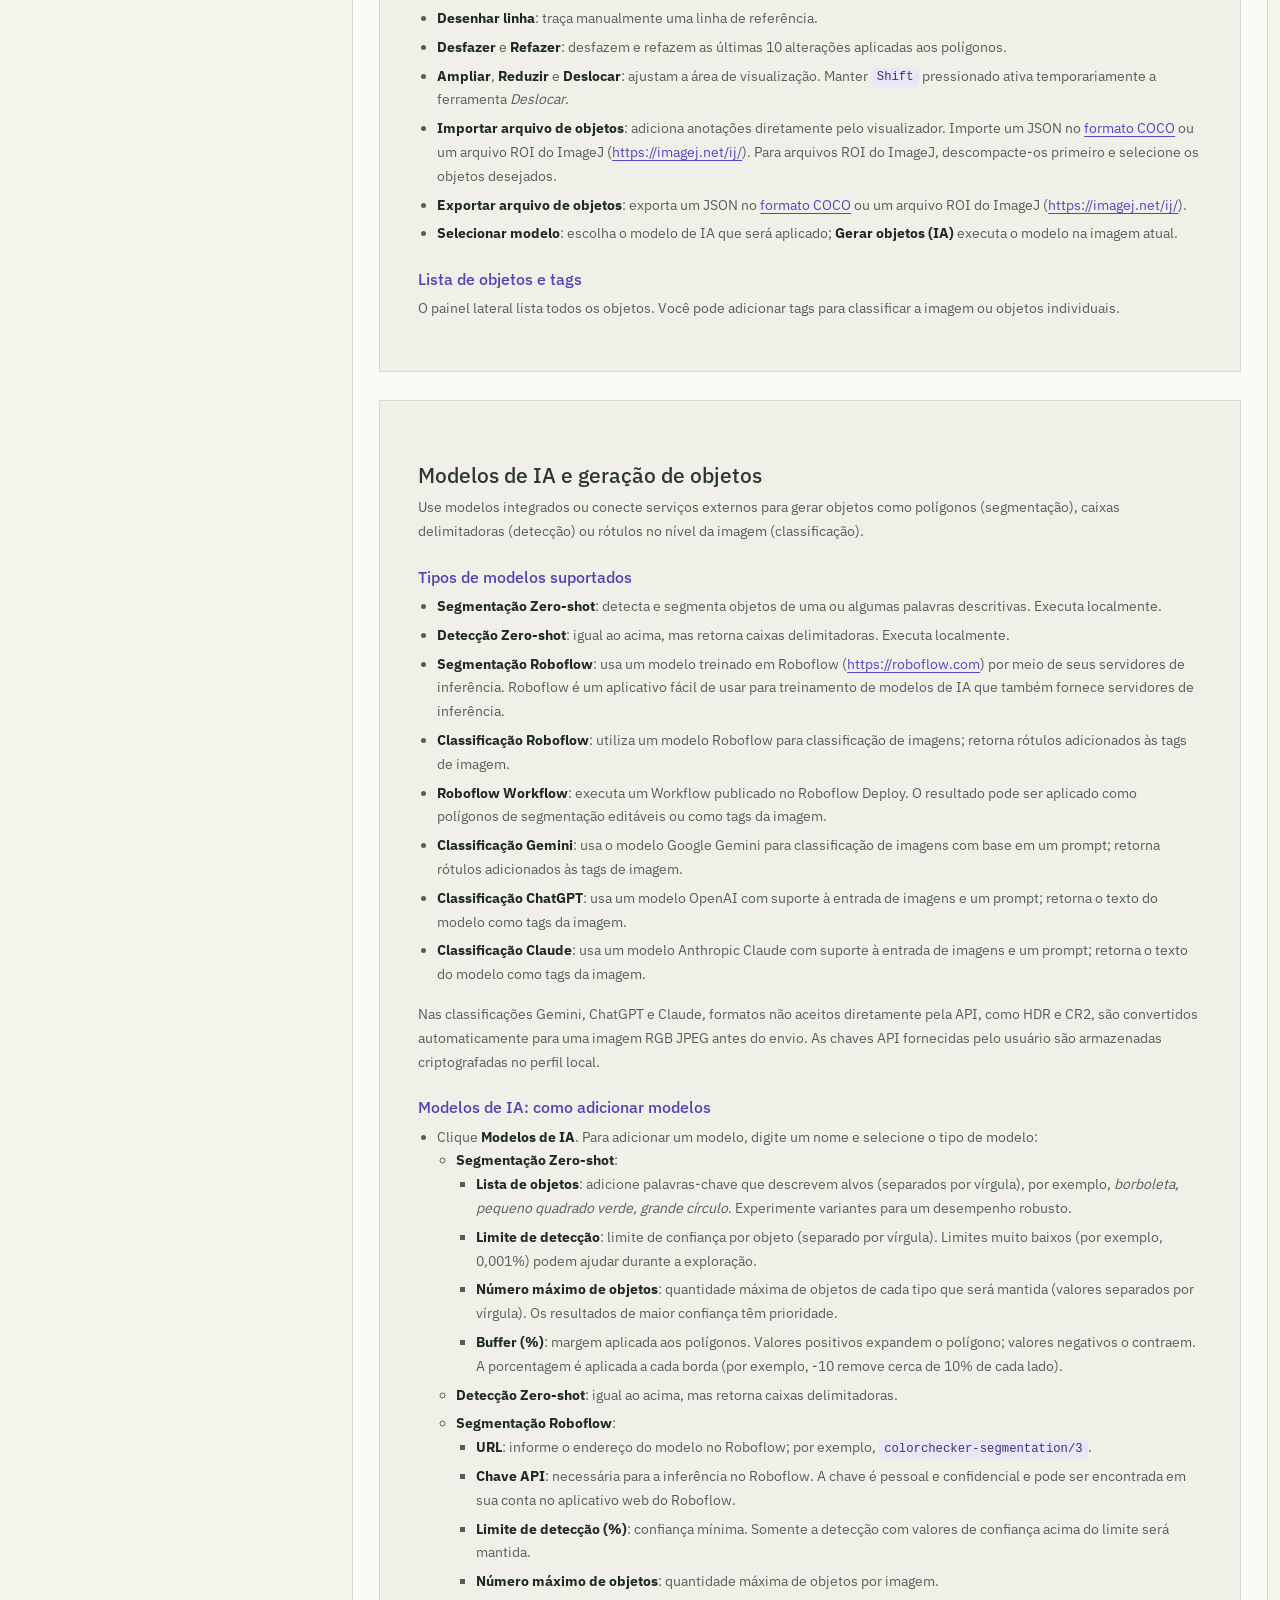
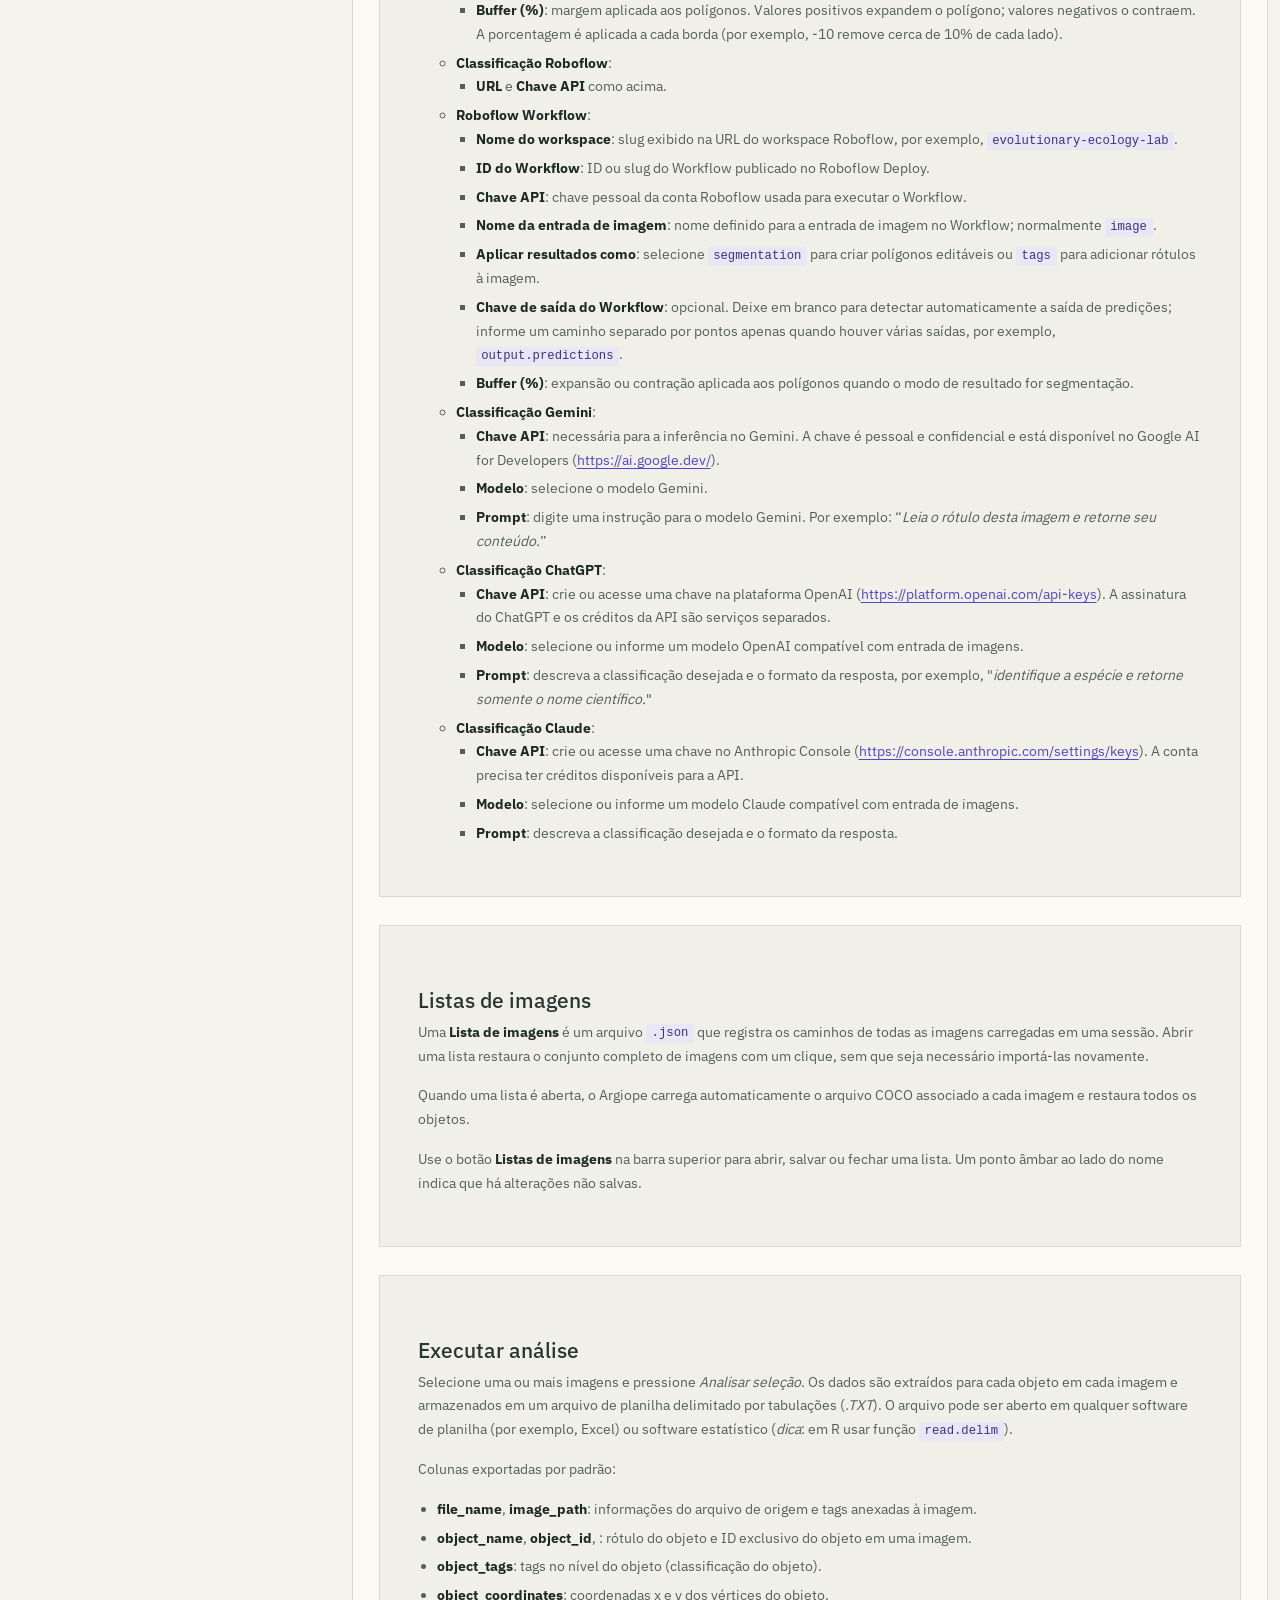
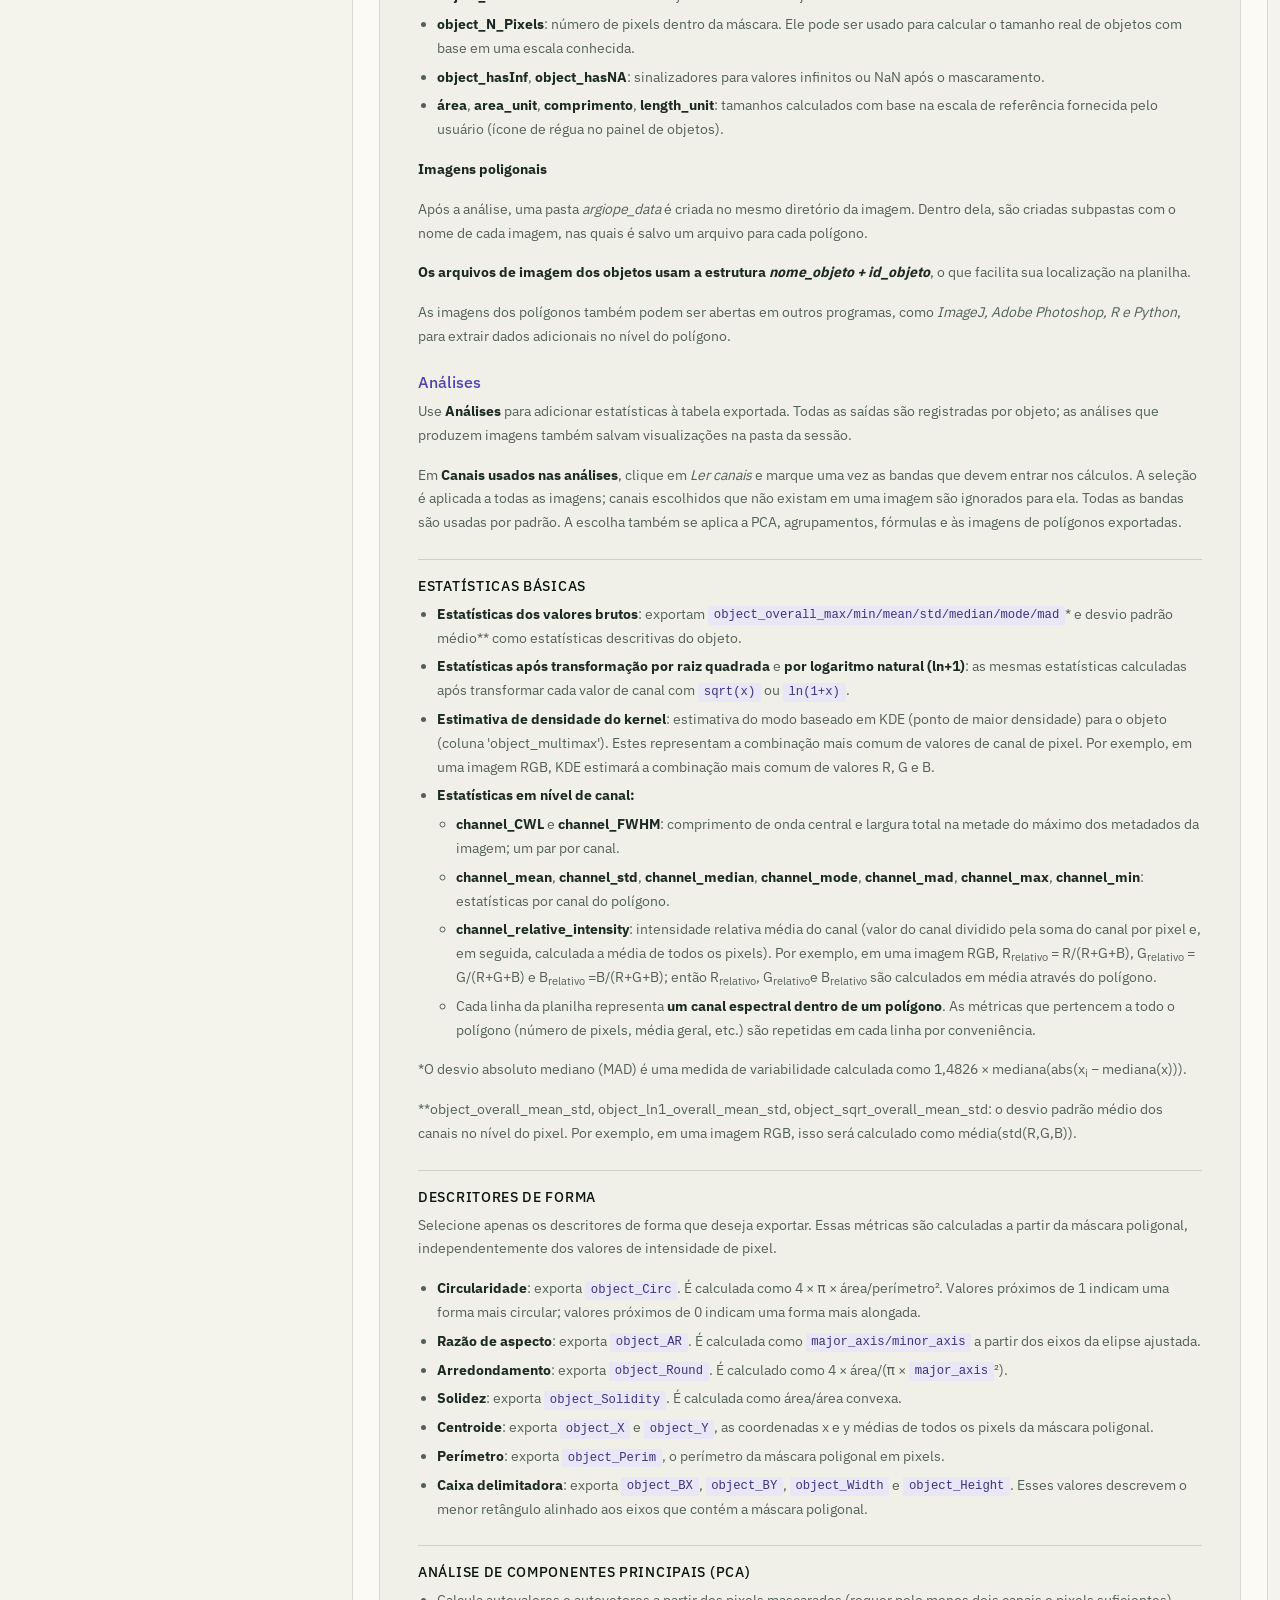
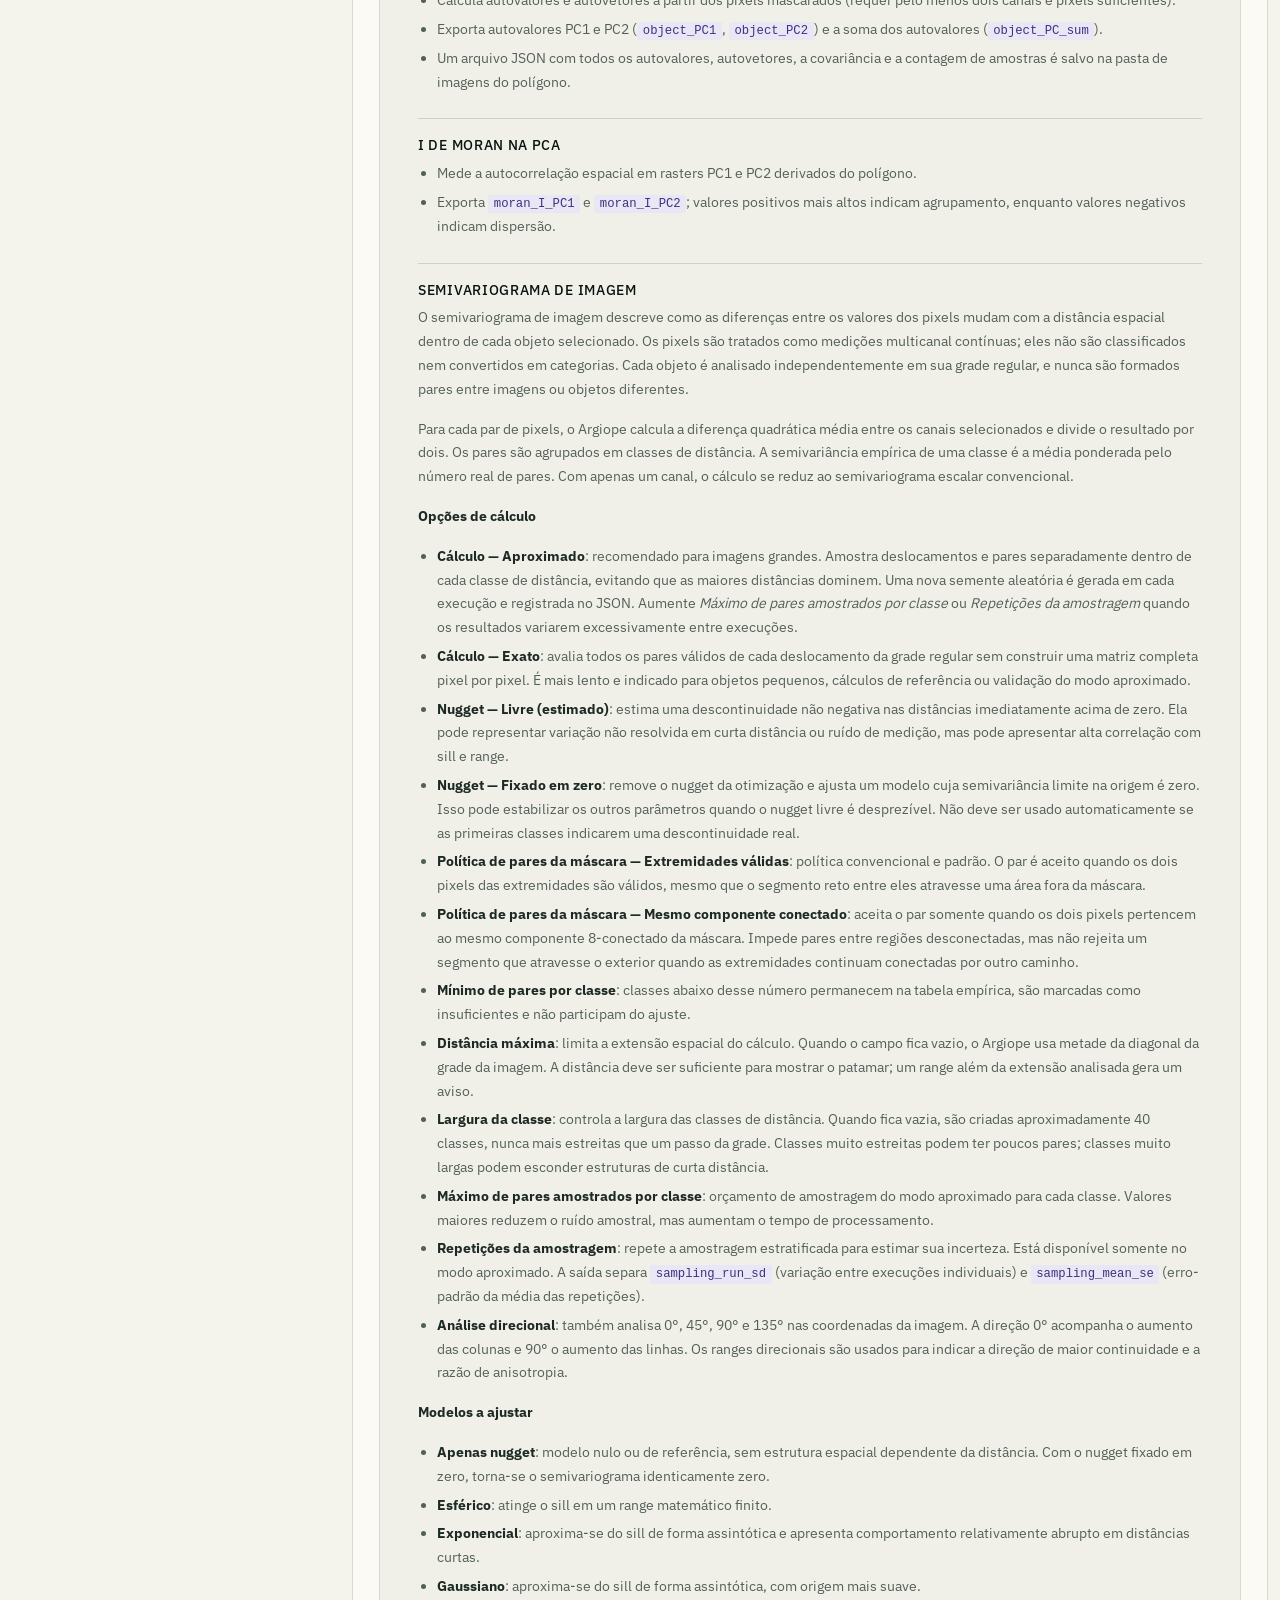
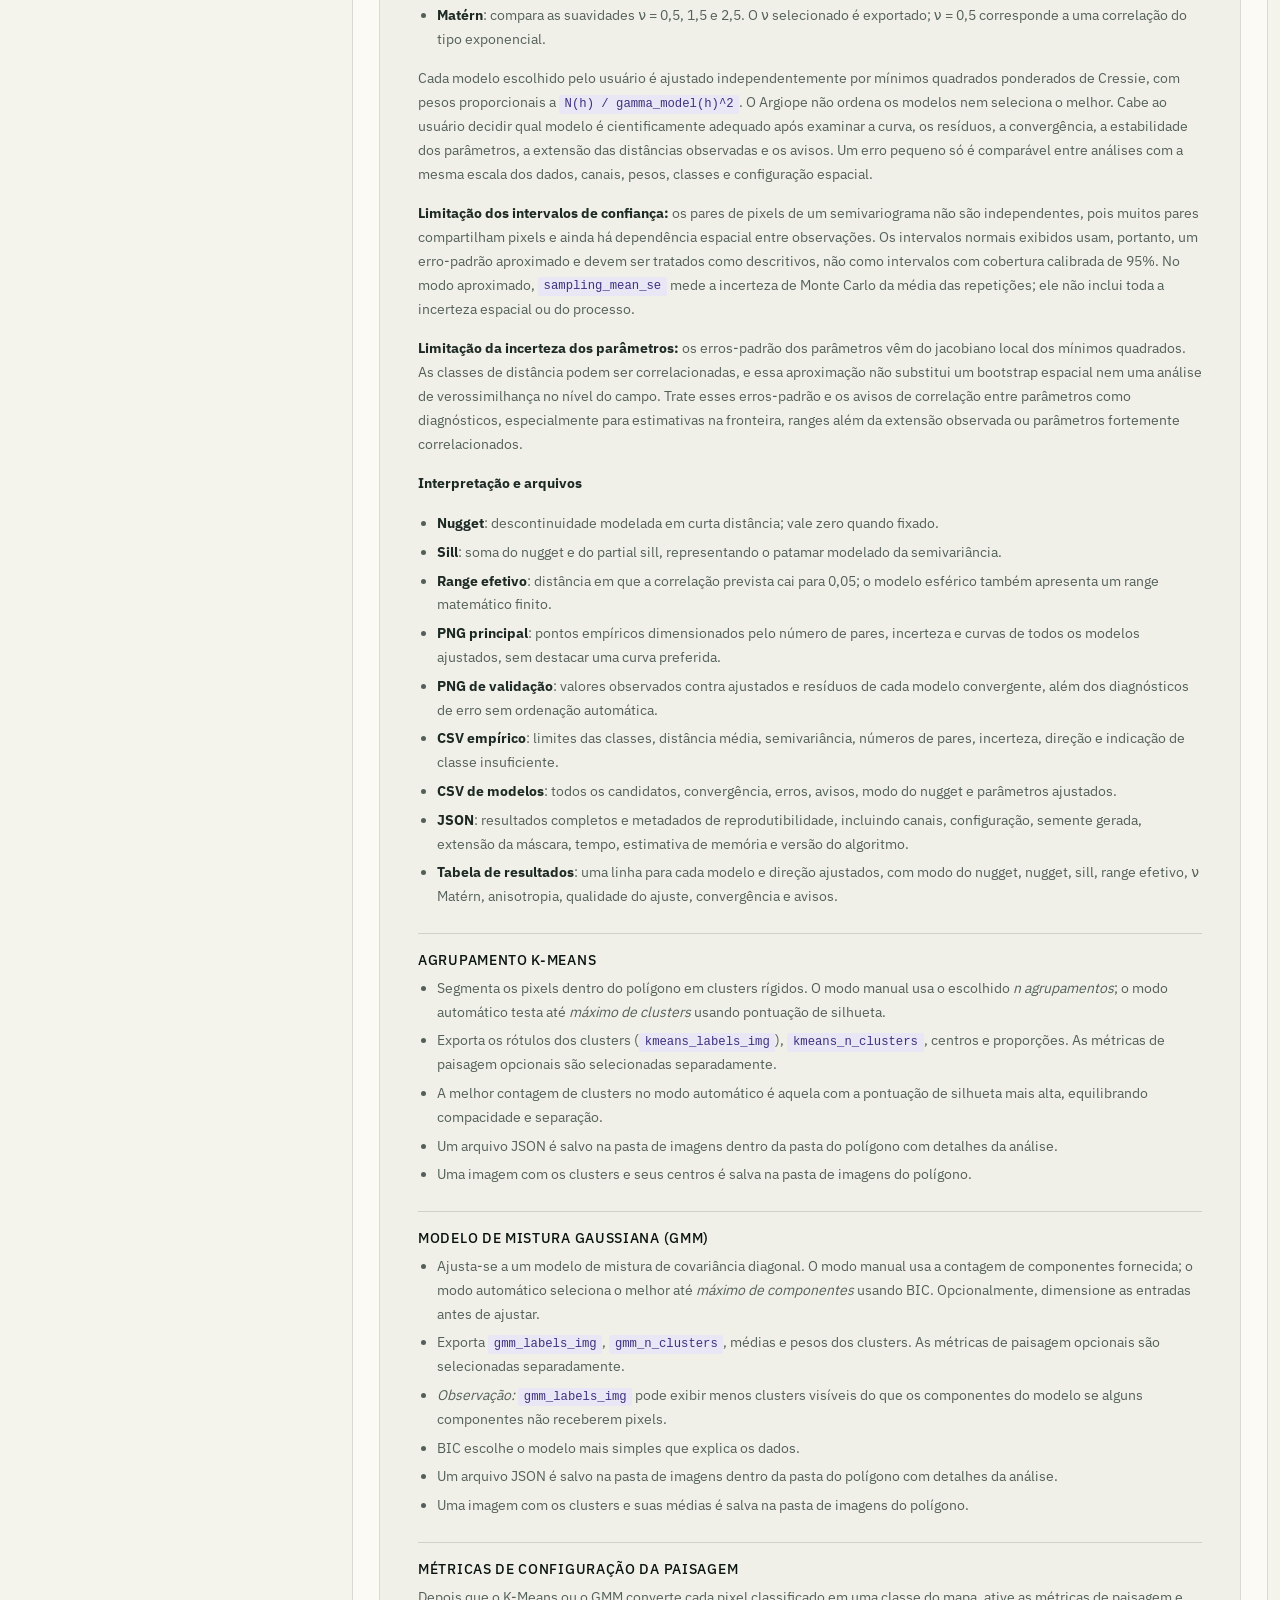
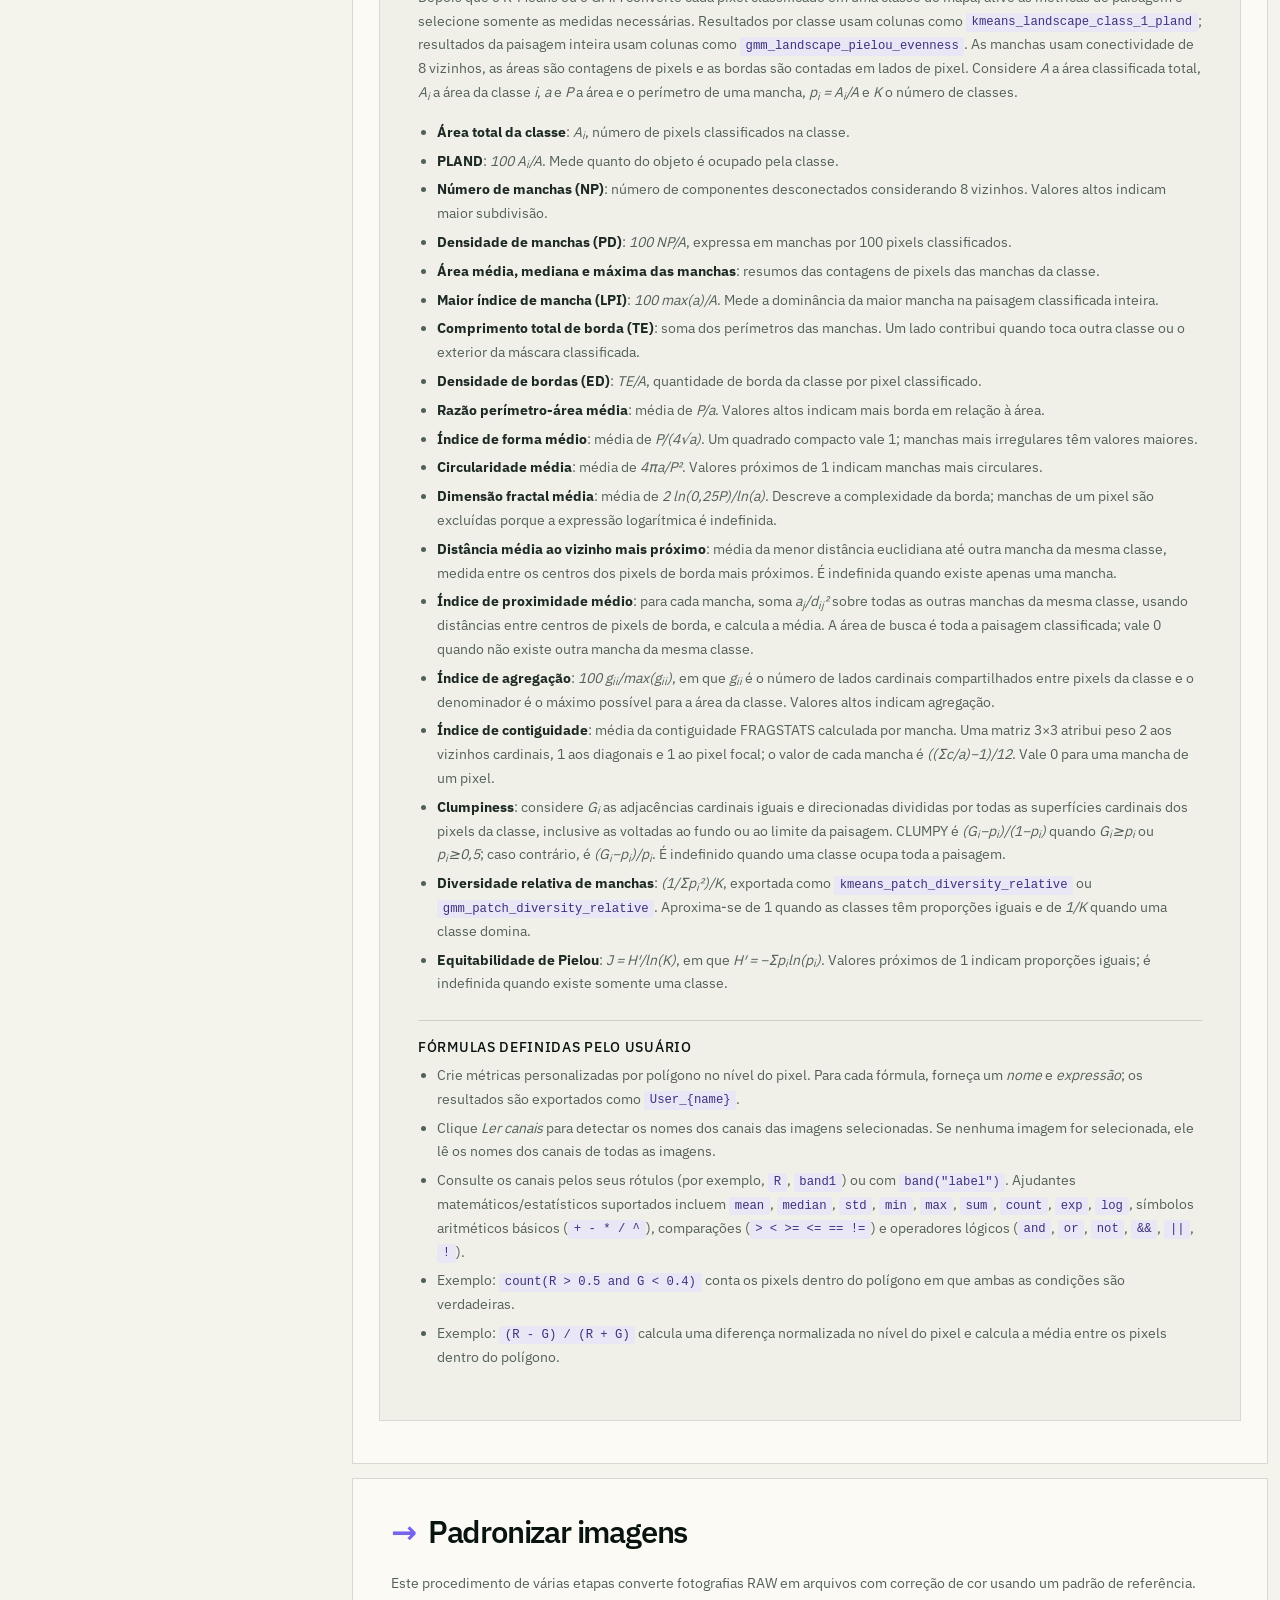
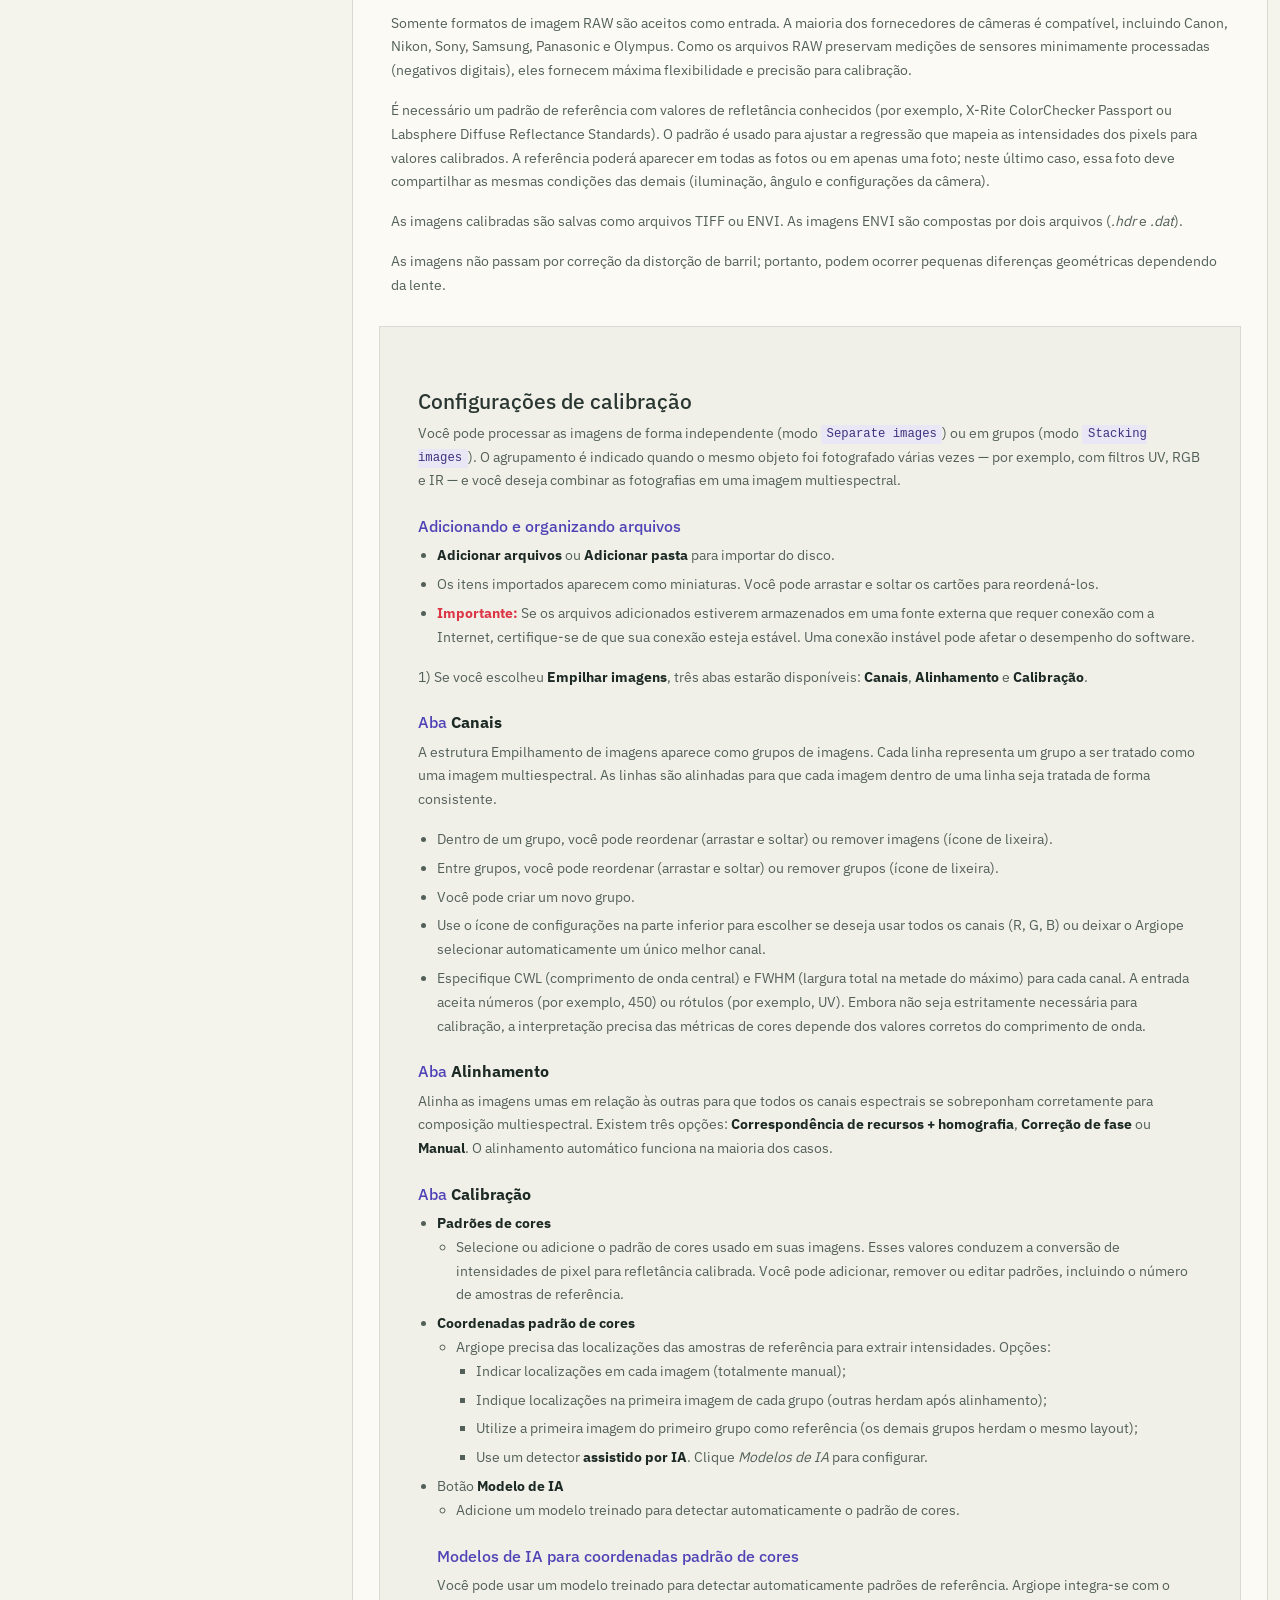
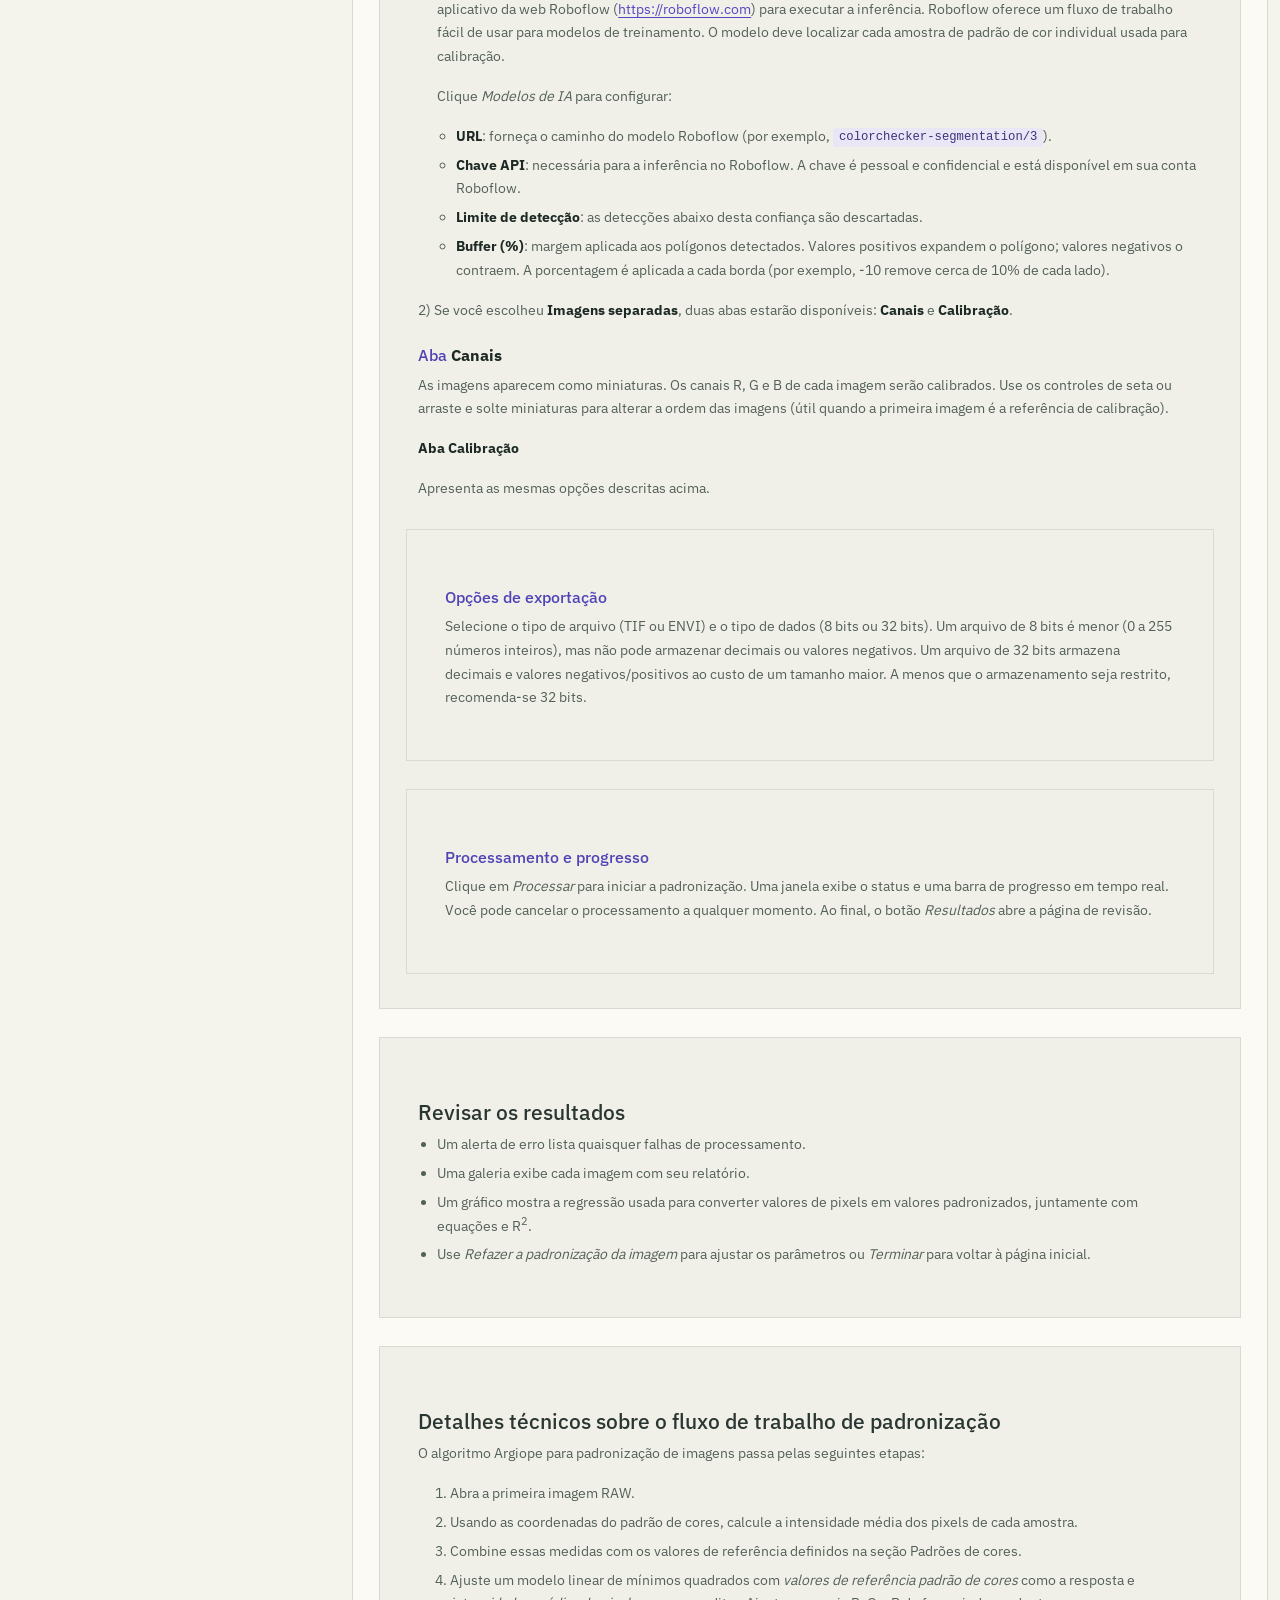
==== commit 15af0f35: "Add files via upload" ====
--- a/ajuda.html
+++ b/ajuda.html
@@ -470,19 +470,18 @@
 <p>Em <strong>Canais usados nas análises</strong>, clique em <em>Ler canais</em> e marque uma vez as bandas que devem entrar nos cálculos. A seleção é aplicada a todas as imagens; canais escolhidos que não existam em uma imagem são ignorados para ela. Todas as bandas são usadas por padrão. A escolha também se aplica a PCA, agrupamentos, fórmulas e às imagens de polígonos exportadas.</p>
 <h6 class="mt-3" id="analysis-basic-statistics">Estatísticas básicas</h6>
 <ul>
-<li><strong>Estatísticas dos valores brutos</strong>: <code>object_overall_max/min/mean/std/median/mad</code>* e desvio padrão médio** resumem todos os valores de pixel combinados entre os canais do objeto. Também exportam <code>object_overall_mode</code>: calcula-se a média aritmética dos canais selecionados para cada pixel e, em seguida, a moda da distribuição dessas médias. Cada pixel contribui com um valor.</li>
-<li><strong>Estatísticas após transformação por raiz quadrada</strong> e <strong>por logaritmo natural (ln+1)</strong>: calculadas após transformar cada valor de canal com <code>sqrt(x)</code> ou <code>ln(1+x)</code>. Para <code>object_sqrt_overall_mode</code> e <code>object_ln1_overall_mode</code>, primeiro transformam-se os valores dos canais, depois calcula-se a média dos canais selecionados em cada pixel e, por fim, a moda dessas médias. Por exemplo, os canais [1, 9, 4] produzem a média transformada (1+3+2)/3 = 2, em vez de sqrt((1+9+4)/3).</li>
+<li><strong>Estatísticas dos valores brutos</strong>: exportam <code>object_overall_max/min/mean/std/median/mode/mad</code>* e desvio padrão médio** como estatísticas descritivas do objeto.</li>
+<li><strong>Estatísticas após transformação por raiz quadrada</strong> e <strong>por logaritmo natural (ln+1)</strong>: as mesmas estatísticas calculadas após transformar cada valor de canal com <code>sqrt(x)</code> ou <code>ln(1+x)</code>.</li>
 <li><strong>Estimativa de densidade do kernel</strong>: estimativa do modo baseado em KDE (ponto de maior densidade) para o objeto (coluna 'object_multimax'). Estes representam a combinação mais comum de valores de canal de pixel. Por exemplo, em uma imagem RGB, KDE estimará a combinação mais comum de valores R, G e B.</li>
 <li><strong>Estatísticas em nível de canal:</strong></li>
 <ul>
 <li><strong>channel_CWL</strong> e <strong>channel_FWHM</strong>: comprimento de onda central e largura total na metade do máximo dos metadados da imagem; um par por canal.</li>
-<li><strong>channel_mean</strong>, <strong>channel_std</strong>, <strong>channel_median</strong>, <strong>channel_mode</strong>, <strong>channel_mad</strong>, <strong>channel_max</strong>, <strong>channel_min</strong>: estatísticas por canal do polígono. <code>channel_mode</code> é o valor original de pixel mais frequente dentro da máscara do objeto, calculado separadamente para cada canal selecionado.</li>
+<li><strong>channel_mean</strong>, <strong>channel_std</strong>, <strong>channel_median</strong>, <strong>channel_mode</strong>, <strong>channel_mad</strong>, <strong>channel_max</strong>, <strong>channel_min</strong>: estatísticas por canal do polígono.</li>
 <li><strong>channel_relative_intensity</strong>: intensidade relativa média do canal (valor do canal dividido pela soma do canal por pixel e, em seguida, calculada a média de todos os pixels). Por exemplo, em uma imagem RGB, R<sub>relativo</sub> = R/(R+G+B), G<sub>relativo</sub> = G/(R+G+B) e B<sub>relativo</sub> =B/(R+G+B); então 
              R<sub>relativo</sub>, G<sub>relativo</sub>e B<sub>relativo</sub> são calculados em média através do polígono.</li>
 <li>Cada linha da planilha representa <strong>um canal espectral dentro de um polígono</strong>. As métricas que pertencem a todo o polígono (número de pixels, média geral, etc.) são repetidas em cada linha por conveniência.</li>
 </ul>
 </ul>
-<p><strong>Cálculo da moda:</strong> as quatro colunas de moda contam valores exatos, sem arredondamento, classes de histograma ou KDE. Participam apenas os pixels dentro da máscara do objeto e os canais selecionados para análise. Em caso de empate na maior frequência, retorna-se o menor valor; se todos ocorrerem uma única vez, também se retorna o menor. Valores não finitos são ignorados em <code>channel_mode</code>. Nas modas do objeto, excluem-se pixels cuja média dos canais não seja finita, inclusive por resultados inválidos de raiz quadrada ou logaritmo, sem calcular médias parciais com apenas alguns canais. Sem amostras válidas, a célula fica vazia. Dados de ponto flutuante com poucas repetições podem ter uma moda de pouca utilidade prática. As modas do objeto são repetidas em cada linha de canal quando as estatísticas por canal estão habilitadas.</p>
 <p>*O desvio absoluto mediano (MAD) é uma medida de variabilidade calculada como 1,4826 × mediana(abs(x<sub>i</sub> − mediana(x))).</p>
 <p>**object_overall_mean_std, object_ln1_overall_mean_std, object_sqrt_overall_mean_std: o desvio padrão médio dos canais no nível do pixel. Por exemplo, em uma imagem RGB, isso será calculado como média(std(R,G,B)).</p>
 <h6 class="mt-3" id="analysis-shape-descriptors">Descritores de forma</h6>
